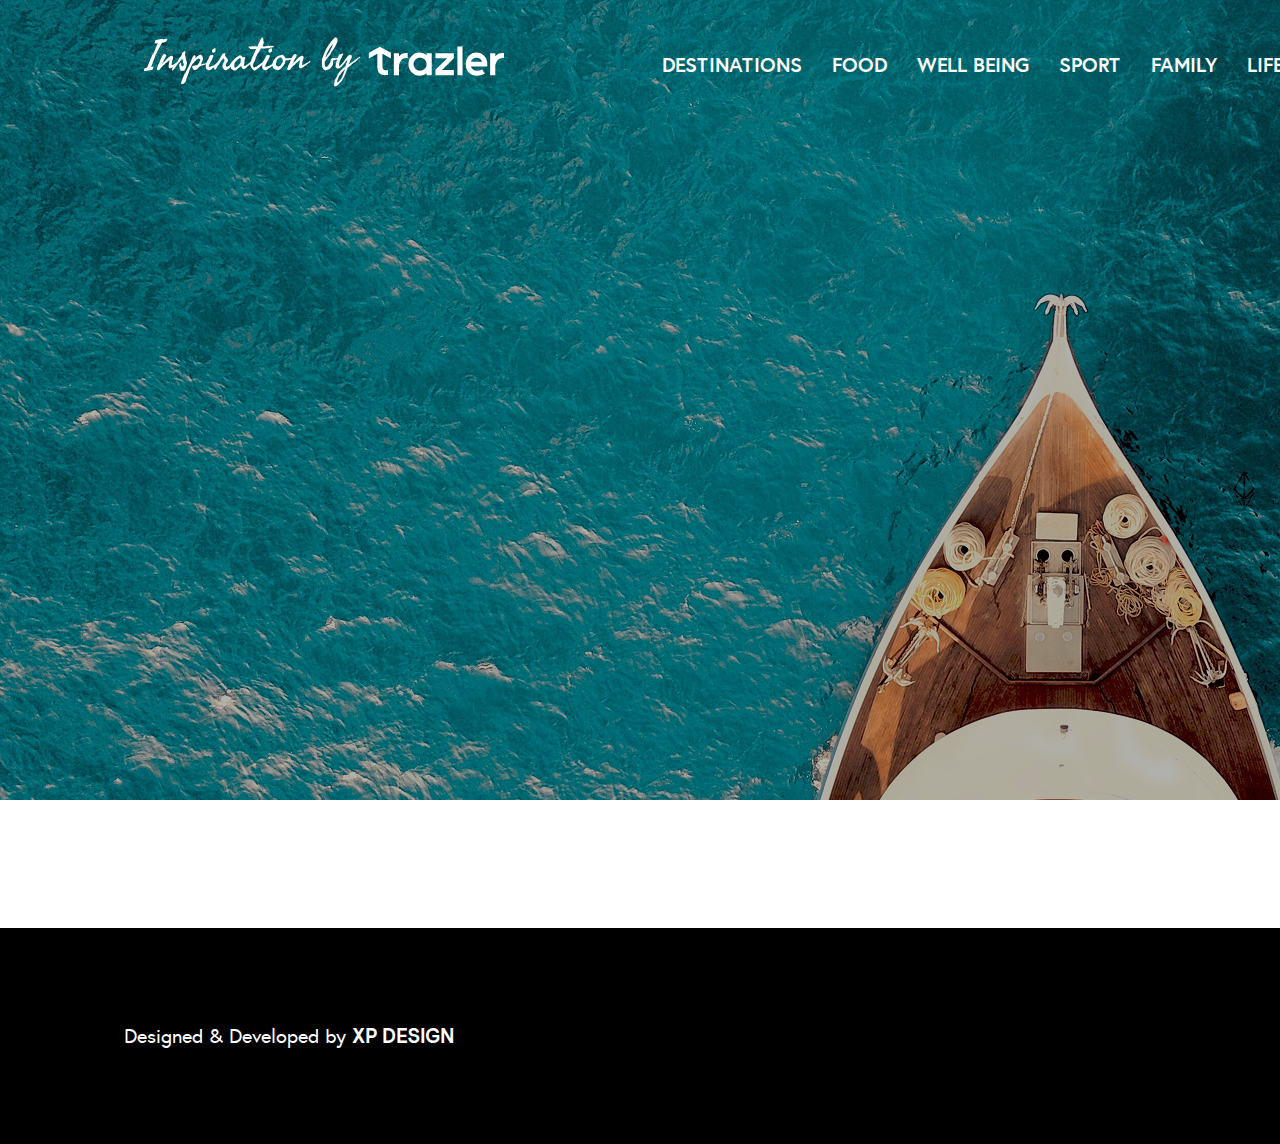
==== blog.html @ 844870b8 "brightness change" ====
<!DOCTYPE html>
<html lang="en">

<head>
    <meta charset="UTF-8">
    <meta name="viewport"
        content="width=device-width, user-scalable=no, initial-scale=1.0, maximum-scale=1.0, minimum-scale=1.0">
    <link rel="stylesheet" href="./styles/stylesblog.css">
    <title>Blog Page</title>
</head>

<body>
    <div class="contentblog">
        <header class="header">
            <img src="./images/BlogBG.jpg" alt="" class="header__bg" loading="lazy" class="header__image">
            <div class="header__menu">
                <div class="header__menu-logo">
                    <svg width="361" height="52" viewBox="0 0 361 52" fill="none" xmlns="http://www.w3.org/2000/svg">
                        <path fill-rule="evenodd" clip-rule="evenodd"
                            d="M319.526 39.1468H314.385V10.5H319.526V39.1468ZM225.953 16.7703L225.858 16.8235V22.4011L234.321 17.6955V30.6344C234.321 33.9823 235.479 36.3251 236.472 37.317C237.045 37.8827 237.719 38.3087 238.483 38.5749C239.342 38.901 239.889 39.0608 240.245 39.0807C240.621 39.1074 240.996 39.1273 241.423 39.1273C242.797 39.1273 243.962 39.0807 244.891 38.9742L245.05 38.9543V34.2553L244.859 34.2686C244.293 34.3019 243.675 34.3152 243.014 34.3152C240.621 34.3152 239.456 33.137 239.456 30.7209V17.7021L247.92 22.4078V16.8235L236.898 10.6402L225.953 16.7703ZM283.604 17.1625V19.126C281.714 17.442 279.252 16.5901 276.286 16.5901C273.353 16.5901 270.788 17.7349 268.656 19.9846C268.345 20.3107 268.065 20.6502 267.797 20.9963C266.245 23.033 265.462 25.4291 265.462 28.1313C265.462 30.8469 266.251 33.2431 267.797 35.2731C268.065 35.6259 268.357 35.972 268.676 36.3048C269.796 37.5028 271.043 38.388 272.404 38.9604C273.614 39.4663 274.905 39.7259 276.28 39.7259C277.883 39.7259 279.334 39.4663 280.639 38.9604C281.733 38.5411 282.72 37.9554 283.591 37.19V38.9604V39.1535H288.733V17.1625H284.527H283.604ZM281.72 32.7976C280.461 34.0221 278.889 34.6411 277.056 34.6411C275.243 34.6411 273.703 34.0221 272.487 32.7976C271.246 31.5928 270.616 30.0353 270.616 28.1584C270.616 26.2615 271.227 24.7372 272.487 23.4926C273.709 22.2879 275.243 21.6755 277.05 21.6755C278.876 21.6755 280.441 22.2879 281.714 23.4926C282.987 24.7306 283.61 26.2548 283.61 28.1584C283.61 30.0686 282.993 31.5861 281.72 32.7976ZM255.985 20.2375C257.645 18.0145 259.994 16.8896 262.972 16.8896C263.538 16.8896 264.047 16.903 264.531 16.9296L264.696 16.9429V22.1345L263.328 21.9614C261.037 21.9614 259.217 22.8932 257.951 24.7236C256.627 26.6271 255.985 28.5308 255.985 30.5408V39.1468H250.843V17.1625H255.985V20.2375ZM333.526 16.5901C330.395 16.5901 327.78 17.7149 325.756 19.9313C323.732 22.1477 322.708 24.9166 322.708 28.1513C322.708 31.5592 323.764 34.3679 325.858 36.5044C327.977 38.6676 330.579 39.7192 333.812 39.7192C336.593 39.7192 339.285 39.0603 341.792 37.7557L341.983 37.6559L339.081 33.3629L338.941 33.4295C337.35 34.2348 335.683 34.6342 333.857 34.6342C330.758 34.6342 328.76 33.2363 327.913 30.4808H344.324V28.6039C344.324 24.8633 343.249 21.8948 341.13 19.7783C339.005 17.6617 336.446 16.5901 333.526 16.5901ZM331.506 22.028C329.775 22.6603 328.528 24.0048 327.962 25.8219H339.066C338.646 24.5107 337.933 23.4923 336.947 22.7802C335.426 21.642 333.339 21.3558 331.506 22.028ZM359.276 16.8831C359.842 16.8831 360.351 16.903 360.835 16.9363L361 16.943V22.1345L359.632 21.9615C357.341 21.9615 355.521 22.8933 354.255 24.7237C352.931 26.6272 352.289 28.5308 352.289 30.5408V39.1402H347.141V17.1559H352.289V20.231C353.95 18.0079 356.298 16.8831 359.276 16.8831ZM292.381 22.2142H304.172L292.438 33.8686L292.381 33.9219V39.1467H310.847V34.0883H299.005L310.847 22.2542V17.1558H292.381V22.2142Z"
                            fill="white" />
                        <g filter="url(#filter0_d_0_124)">
                            <path
                                d="M24.3627 2.67291L24.5695 2.79822C24.4179 3.13239 24.3283 3.38301 24.3007 3.55009C24.2731 3.71717 24.2387 3.85641 24.1973 3.96779C24.1698 4.03741 24.1491 4.10007 24.1353 4.15576C24.1215 4.19753 24.1077 4.23234 24.0939 4.26019C24.0802 4.28803 24.0664 4.32284 24.0526 4.36461C24.0388 4.40638 24.0181 4.45512 23.9906 4.51081C23.9079 4.65004 23.8252 4.71966 23.7425 4.71966C23.6598 4.71966 23.5495 4.78928 23.4117 4.92851C23.329 5.0399 23.2601 5.12344 23.2049 5.17914L22.9982 5.38799C22.9017 5.55507 22.8466 5.68038 22.8328 5.76392C22.819 5.86138 22.7225 5.94493 22.5433 6.01454C22.4331 6.04239 22.3435 6.04935 22.2745 6.03543C22.1781 6.0215 22.1023 6.04239 22.0471 6.09808C21.7439 6.20947 21.4958 6.27909 21.3028 6.30694C21.1099 6.33478 20.9031 6.36263 20.6826 6.39048C20.3656 6.52971 20.145 6.59933 20.021 6.59933C19.9383 6.59933 19.828 6.61325 19.6902 6.6411C19.5799 6.66895 19.4628 6.70375 19.3387 6.74552C19.2147 6.78729 19.0699 6.83603 18.9045 6.89172C18.7529 7.37904 18.5599 7.78282 18.3256 8.10306C18.0775 8.43722 17.8708 8.84101 17.7054 9.3144C17.2092 10.122 16.775 10.8738 16.4029 11.57C16.0307 12.2662 15.693 12.9345 15.3898 13.575C15.2519 13.7142 15.1348 13.8813 15.0383 14.0762C14.9418 14.2712 14.8384 14.48 14.7282 14.7028C14.5628 15.0091 14.4801 15.1623 14.4801 15.1623C14.4387 15.204 14.4112 15.2458 14.3974 15.2876C14.3422 15.399 14.2871 15.5173 14.232 15.6426C14.1769 15.7679 14.1217 15.9002 14.0666 16.0394C13.9012 16.2622 13.784 16.4502 13.7151 16.6033C13.6462 16.7565 13.5842 16.9027 13.529 17.0419C13.4463 17.1812 13.3636 17.3204 13.2809 17.4596C13.1982 17.5989 13.1155 17.752 13.0328 17.9191C12.895 18.2533 12.7641 18.5665 12.64 18.8589C12.5297 19.1513 12.4195 19.4159 12.3092 19.6526C12.1162 20.0981 11.944 20.6203 11.7923 21.219C11.7372 21.386 11.6752 21.6088 11.6063 21.8873C11.5511 22.1101 11.4753 22.305 11.3788 22.4721C11.117 23.1543 10.8482 23.8435 10.5725 24.5397C10.3106 25.2359 10.0419 25.939 9.76619 26.6491C9.49052 27.3592 9.22175 28.0763 8.95987 28.8003C8.69798 29.5104 8.44299 30.2274 8.19489 30.9515C8.63596 30.9515 8.99432 30.8749 9.26999 30.7217C9.54566 30.5686 9.91781 30.492 10.3864 30.492C10.6897 30.9097 10.7172 31.3274 10.4691 31.7451C10.2486 32.0096 10.1246 32.2185 10.097 32.3717C10.0832 32.5109 10.0419 32.6362 9.97294 32.7476C9.82132 32.9286 9.71795 33.0678 9.66281 33.1653C9.62146 33.2488 9.55944 33.3324 9.47674 33.4159C9.24242 33.6387 8.81514 33.7918 8.19489 33.8754C7.85031 33.945 7.59532 34.0216 7.42992 34.1051C7.33343 34.1608 7.22317 34.2026 7.09912 34.2304C6.98885 34.2722 6.87169 34.307 6.74764 34.3349C6.58224 34.3627 6.43063 34.3906 6.29279 34.4184C6.15496 34.4463 6.03091 34.4741 5.92064 34.5019C5.78281 34.5019 5.67944 34.495 5.61052 34.4811C5.51404 34.4671 5.42444 34.488 5.34174 34.5437C4.87311 34.5437 4.48029 34.5716 4.16327 34.6273C3.84625 34.6829 3.53613 34.7526 3.2329 34.8361C2.97101 34.9057 2.75737 34.9753 2.59197 35.045C2.38522 35.1285 2.1578 35.1703 1.9097 35.1703C1.827 35.1703 1.7443 35.1494 1.6616 35.1076C1.5789 35.0658 1.48242 35.045 1.37215 35.045C1.28945 34.9614 1.20675 34.857 1.12405 34.7317C1.04135 34.6064 1 34.4741 1 34.3349C1 34.1956 1.02067 34.0634 1.06202 33.938C1.10337 33.8267 1.11027 33.6944 1.0827 33.5412C1.0827 33.221 1.19986 32.9634 1.43417 32.7685C1.68227 32.5596 1.86835 32.3577 1.9924 32.1628C2.46103 32.0932 2.82629 31.9957 3.08817 31.8704C3.23979 31.8008 3.41208 31.7451 3.60505 31.7033C3.79801 31.6476 4.00476 31.6059 4.2253 31.578C4.41826 31.0072 4.61812 30.4293 4.82487 29.8445C5.0454 29.2598 5.27283 28.668 5.50714 28.0693C5.98956 26.8719 6.44441 25.7023 6.87169 24.5606C6.96818 24.31 7.05777 24.0942 7.14047 23.9132C7.22317 23.7321 7.31276 23.5163 7.40924 23.2657C7.68491 22.5138 7.97436 21.8037 8.27759 21.1354C8.44299 20.9544 8.56704 20.7177 8.64974 20.4253C8.69109 20.3279 8.72555 20.2095 8.75312 20.0703C8.78068 19.931 8.81514 19.8127 8.85649 19.7152C8.93919 19.5342 9.06324 19.3114 9.22864 19.0469L9.64214 18.3786C9.73862 18.2393 9.83511 18.1071 9.93159 17.9818C10.0419 17.8425 10.1452 17.7033 10.2417 17.5641C10.352 17.4248 10.4554 17.2925 10.5518 17.1672C10.6483 17.028 10.7448 16.8888 10.8413 16.7495C10.9378 16.4711 11.0411 16.1996 11.1514 15.935C11.2617 15.6705 11.3719 15.4059 11.4822 15.1414L12.1645 13.575C12.2196 13.213 12.3368 12.8162 12.516 12.3845C12.6951 11.9529 12.8537 11.5839 12.9915 11.2776C13.0742 11.1245 13.15 10.9713 13.2189 10.8181C13.2878 10.6511 13.3499 10.477 13.405 10.296C13.4601 10.115 13.5221 9.94792 13.5911 9.79476C13.6738 9.62768 13.7634 9.46756 13.8598 9.3144C13.8874 9.21694 13.915 9.12644 13.9425 9.0429C13.9839 8.94543 14.0252 8.86189 14.0666 8.79227C14.1079 8.72266 14.1424 8.64608 14.17 8.56254C14.2113 8.46507 14.2458 8.36761 14.2733 8.27014C14.3974 8.06129 14.487 7.87332 14.5421 7.70624C14.5697 7.59486 14.6041 7.49043 14.6455 7.39297C14.6868 7.28158 14.7282 7.17019 14.7695 7.0588C14.7006 7.10057 14.5972 7.13538 14.4594 7.16323L14.1493 7.22588C14.0528 7.25373 13.9563 7.2955 13.8598 7.35119C13.7634 7.40689 13.6393 7.44866 13.4877 7.47651C13.0466 7.54612 12.6607 7.54612 12.3299 7.47651C11.9577 7.40689 11.7234 7.15627 11.6269 6.72464C11.6132 6.50186 11.6614 6.38351 11.7717 6.36959C11.8819 6.35567 11.9715 6.25124 12.0404 6.05631C12.0129 5.41583 12.0956 4.93547 12.2885 4.61524C12.4815 4.295 12.7296 4.10703 13.0328 4.05134C13.1569 3.99564 13.2809 3.96779 13.405 3.96779C13.5153 3.96779 13.6255 3.9121 13.7358 3.80071C13.9701 3.7311 14.2527 3.68236 14.5835 3.65452C14.7351 3.64059 14.8798 3.62667 15.0176 3.61275C15.1692 3.59882 15.3209 3.57794 15.4725 3.55009C15.7757 3.4944 16.0652 3.44566 16.3408 3.40389C16.6165 3.36212 16.8784 3.34124 17.1265 3.34124L17.9535 3.1115C18.2016 3.04188 18.5048 3.021 18.8632 3.04885C19.0561 3.04885 19.2353 3.06973 19.4007 3.1115C19.5661 3.15327 19.7453 3.17416 19.9383 3.17416C20.0348 3.17416 20.1243 3.18112 20.2071 3.19504C20.3035 3.19504 20.4 3.202 20.4965 3.21593C20.7032 3.24377 20.9031 3.22985 21.0961 3.17416C21.2615 3.16023 21.42 3.10454 21.5716 3.00708C21.7232 2.92353 21.8817 2.90961 22.0471 2.9653C22.3228 2.90961 22.6053 2.85392 22.8948 2.79822C23.1842 2.74253 23.4806 2.71468 23.7838 2.71468C24.0871 2.72861 24.2387 2.72164 24.2387 2.6938C24.2387 2.65203 24.28 2.64507 24.3627 2.67291Z"
                                fill="white" />
                            <path
                                d="M18.9872 28.1111C19.2078 27.9718 19.3869 27.7908 19.5248 27.5681C19.5937 27.4567 19.6695 27.3453 19.7522 27.2339C19.8349 27.1225 19.9245 27.0111 20.021 26.8997C20.3793 26.482 20.7653 26.1339 21.1788 25.8555C21.3717 25.5631 21.6129 25.3473 21.9024 25.208C22.1918 25.0549 22.4193 24.8251 22.5847 24.5188C22.626 24.4631 22.6743 24.3796 22.7294 24.2682C22.7845 24.1568 22.8328 24.0733 22.8741 24.0176C23.3979 23.2796 23.963 22.667 24.5695 22.1797C24.6522 22.1101 24.7349 22.0404 24.8176 21.9708C24.9003 21.9012 24.9761 21.8316 25.045 21.762C25.1553 21.6506 25.3413 21.5114 25.6032 21.3443C25.7273 21.2747 25.8513 21.1981 25.9754 21.1145C26.0994 21.0171 26.2166 20.9126 26.3268 20.8013C26.5474 20.5785 26.8024 20.4114 27.0918 20.3C27.271 20.2165 27.4502 20.1538 27.6294 20.112C27.7121 20.0842 27.7948 20.0633 27.8775 20.0494C27.9739 20.0215 28.0704 19.9937 28.1669 19.9659C28.3599 19.9102 28.5322 19.8614 28.6838 19.8197C28.8354 19.7779 29.0077 19.7848 29.2007 19.8405C29.6417 20.0215 29.9725 20.3975 30.1931 20.9683C30.2758 21.1772 30.2275 21.6158 30.0483 22.2841C29.8829 22.9524 29.6831 23.6486 29.4488 24.3726C29.2144 25.0827 29.049 25.6327 28.9526 26.0226C28.8974 26.2314 28.8836 26.3498 28.9112 26.3776C28.9388 26.4055 28.9526 26.4403 28.9526 26.482C28.8974 26.6213 28.8561 26.7466 28.8285 26.858C28.8009 26.9694 28.7734 27.0947 28.7458 27.2339C28.6907 27.4567 28.6493 27.756 28.6218 28.132C28.5942 28.5079 28.608 28.8072 28.6631 29.03C28.9388 29.0161 29.0973 28.9883 29.1386 28.9465C29.1662 28.9186 29.2007 28.9047 29.242 28.9047C29.3523 28.8769 29.4419 28.8699 29.5108 28.8838C29.5797 28.8978 29.6693 28.8908 29.7796 28.8629C30.3447 28.7098 30.8547 28.4035 31.3095 27.944C31.5576 27.8326 31.7919 27.7212 32.0125 27.6098C32.2468 27.4984 32.4673 27.3871 32.6741 27.2757C33.06 26.9972 33.3701 26.7953 33.6044 26.67C33.8388 26.5447 34.1902 26.3706 34.6589 26.1479C34.838 25.939 35.0792 25.765 35.3825 25.6257C35.6581 25.5004 35.9269 25.3264 36.1888 25.1036C36.2715 25.0201 36.3404 24.9435 36.3956 24.8739C36.4783 24.7625 36.561 24.7416 36.6437 24.8112C36.7815 24.9504 36.8711 25.0966 36.9124 25.2498C36.9538 25.403 36.9607 25.5074 36.9331 25.5631C36.7264 25.7719 36.6092 25.939 36.5816 26.0643C36.5541 26.1896 36.5196 26.2732 36.4783 26.3149C36.3404 26.4542 36.1337 26.5795 35.858 26.6909C35.6237 26.7883 35.479 26.8788 35.4238 26.9624C35.3687 27.0459 35.3205 27.1086 35.2791 27.1504C35.1964 27.2339 35.1206 27.2966 35.0517 27.3383C34.9828 27.3801 34.907 27.4427 34.8243 27.5263C34.7691 27.6098 34.6933 27.6586 34.5968 27.6725L34.3281 27.7351C34.1627 27.8744 34.0248 27.9997 33.9146 28.1111C33.8043 28.2225 33.6802 28.3478 33.5424 28.487C33.3357 28.6959 33.1978 28.856 33.1289 28.9674C33.0738 29.0648 32.9222 29.1971 32.6741 29.3642L31.8471 29.8654C31.4611 30.0604 31.0752 30.2971 30.6893 30.5755C30.3033 30.854 29.9174 31.1325 29.5315 31.4109C29.2834 31.5641 29.0008 31.7103 28.6838 31.8495C28.3943 31.9748 28.1256 32.121 27.8775 32.2881C27.7534 32.2881 27.6776 32.2812 27.65 32.2672C27.6087 32.2394 27.5329 32.2603 27.4226 32.3299C27.2848 32.2603 27.1469 32.2533 27.0091 32.309C26.8575 32.3786 26.7197 32.3856 26.5956 32.3299C26.4578 32.2185 26.3406 32.128 26.2441 32.0584C26.1614 31.9888 26.0925 31.94 26.0374 31.9122C25.9547 31.8565 25.8789 31.7869 25.81 31.7033C25.7548 31.5641 25.7342 31.4109 25.7479 31.2439C25.7617 31.0768 25.7273 30.9375 25.6446 30.8261C25.6446 30.2135 25.6652 29.6287 25.7066 29.0718C25.7479 28.5149 25.8375 27.9301 25.9754 27.3174C26.0029 27.1225 26.0719 26.7883 26.1821 26.3149C26.2924 25.8276 26.382 25.3612 26.4509 24.9156C26.5198 24.4701 26.4991 24.2125 26.3889 24.1429C26.0856 24.31 25.7755 24.5606 25.4585 24.8948C25.3069 25.0618 25.1553 25.215 25.0036 25.3542C24.852 25.4935 24.7073 25.6188 24.5695 25.7302L23.9285 26.1896C23.8321 26.2593 23.7287 26.3358 23.6184 26.4194C23.5082 26.489 23.3979 26.5656 23.2876 26.6491C23.0947 26.7883 22.9293 26.9276 22.7914 27.0668C22.6536 27.206 22.502 27.3731 22.3366 27.5681C22.2401 27.6655 22.1436 27.763 22.0471 27.8605C21.9644 27.944 21.8817 28.0345 21.799 28.132C21.6336 28.313 21.4407 28.487 21.2201 28.6541C21.0823 28.7933 20.9789 28.8838 20.91 28.9256C20.8411 28.9674 20.7515 29.0439 20.6412 29.1553L20.2484 29.5522C20.1243 29.6775 19.9658 29.7819 19.7729 29.8654C19.3318 30.4641 18.8356 31.042 18.2843 31.5989C17.7467 32.1558 17.3194 32.7197 17.0024 33.2906C16.6716 33.5691 16.3202 33.8127 15.948 34.0216C15.5759 34.2304 15.1279 34.2513 14.6041 34.0842C14.3285 33.9172 14.1493 33.7779 14.0666 33.6665C13.9839 33.5691 13.8874 33.4855 13.7771 33.4159C13.8047 33.1096 13.8323 32.8172 13.8598 32.5387C13.8874 32.2603 13.9701 31.9679 14.1079 31.6616L14.356 31.2439C14.4939 31.0072 14.5835 30.7287 14.6248 30.4084C14.6662 30.0743 14.7557 29.7819 14.8936 29.5313C15.059 29.2528 15.1624 29.0231 15.2037 28.8421C15.2451 28.675 15.3071 28.5149 15.3898 28.3617C15.4587 28.1946 15.5345 28.0623 15.6172 27.9649C15.6999 27.8674 15.7757 27.7351 15.8446 27.5681C15.9135 27.4149 16.01 27.2548 16.1341 27.0877C16.2581 26.9206 16.3546 26.7605 16.4235 26.6073C16.5889 26.0086 16.8095 25.396 17.0851 24.7694C17.1403 24.5745 17.1954 24.3865 17.2505 24.2055C17.3057 24.0245 17.3746 23.8505 17.4573 23.6834C17.5262 23.5303 17.5951 23.3771 17.664 23.2239C17.7329 23.0708 17.8019 22.9246 17.8708 22.7854C17.9397 22.6322 18.0086 22.486 18.0775 22.3468C18.1464 22.1936 18.2154 22.0404 18.2843 21.8873C18.367 21.7202 18.4428 21.574 18.5117 21.4487C18.5806 21.3234 18.6702 21.1911 18.7805 21.0519C18.8218 20.9823 18.8632 20.9126 18.9045 20.843C18.9459 20.7734 18.9803 20.7038 19.0079 20.6342C19.0355 20.5646 19.0699 20.4949 19.1113 20.4253C19.1526 20.3557 19.194 20.2861 19.2353 20.2165C19.2767 20.1469 19.318 20.0772 19.3594 20.0076C19.4007 19.9241 19.4352 19.8336 19.4628 19.7361C19.5179 19.5551 19.6213 19.3811 19.7729 19.214C19.8694 19.1026 19.9521 18.9982 20.021 18.9007C20.1037 18.7893 20.1726 18.6849 20.2277 18.5874C20.3242 18.4064 20.5034 18.2811 20.7653 18.2115C20.9996 18.3229 21.2408 18.2811 21.4889 18.0862C21.7508 17.8773 21.9644 17.8913 22.1298 18.128C22.5158 18.3786 22.7776 18.5735 22.9155 18.7127C23.0809 18.8659 23.1911 19.0191 23.2463 19.1722C23.3841 19.4228 23.3979 19.6804 23.2876 19.945C23.1774 20.2095 22.9844 20.4392 22.7087 20.6342C22.6122 21.0658 22.4193 21.5114 22.1298 21.9708C21.992 22.1797 21.861 22.3885 21.737 22.5974C21.6129 22.7923 21.4958 22.9872 21.3855 23.1822L21.0547 24.0176C20.8893 24.4074 20.717 24.7973 20.5378 25.1871C20.3587 25.577 20.1588 25.9529 19.9383 26.3149C19.7591 26.6909 19.6213 26.9345 19.5248 27.0459C19.4421 27.1573 19.3663 27.2687 19.2974 27.3801C19.2422 27.4776 19.1388 27.7212 18.9872 28.1111Z"
                                fill="white" />
                            <path
                                d="M37.8842 26.8997L38.1323 27.1086C38.2012 27.22 38.1805 27.3731 38.0702 27.5681C38.0151 27.6655 37.9669 27.756 37.9255 27.8396C37.8979 27.9231 37.8704 27.9997 37.8428 28.0693C37.8566 28.125 37.8704 28.1807 37.8842 28.2364C37.8979 28.2782 37.9117 28.313 37.9255 28.3408C37.9531 28.4244 37.9393 28.5149 37.8842 28.6123C38.0771 28.7655 38.2012 28.9256 38.2563 29.0927C38.3252 29.3155 38.4217 29.5034 38.5458 29.6566C38.7112 29.8376 38.8559 29.9768 38.9799 30.0743C39.1315 30.1717 39.2763 30.2971 39.4141 30.4502C39.5657 30.3667 39.676 30.3249 39.7449 30.3249C39.8414 30.3249 39.9516 30.2971 40.0757 30.2414C40.31 29.935 40.503 29.5452 40.6546 29.0718C40.6822 28.9604 40.7097 28.8351 40.7373 28.6959C40.7649 28.5566 40.7786 28.4313 40.7786 28.3199C40.7649 27.9579 40.6546 27.582 40.4478 27.1921C40.2411 26.7883 40.0895 26.4124 39.993 26.0643C39.8827 25.8276 39.8483 25.577 39.8896 25.3125C39.931 25.0201 39.9241 24.7694 39.8689 24.5606C39.8552 24.4214 39.8138 24.31 39.7449 24.2264C39.7173 24.1847 39.6898 24.1429 39.6622 24.1011C39.6346 24.0454 39.6071 23.9897 39.5795 23.934C39.5244 23.6973 39.5037 23.4467 39.5175 23.1822C39.545 22.9037 39.483 22.667 39.3314 22.4721C39.166 22.6392 38.9041 22.9594 38.5458 23.4328C38.1874 23.8923 37.829 24.3517 37.4707 24.8112C37.1261 25.2707 36.878 25.577 36.7264 25.7302C36.6574 25.8276 36.5816 25.9251 36.4989 26.0226C36.43 26.1061 36.3542 26.1827 36.2715 26.2523C36.1888 26.3219 36.1061 26.4055 36.0234 26.5029C35.9545 26.5865 35.8856 26.677 35.8167 26.7744C35.3756 27.3314 35.0448 27.7421 34.8243 28.0066C34.6175 28.2712 34.4108 28.5427 34.204 28.8212C33.9973 29.0996 33.6665 29.5452 33.2116 30.1578C33.06 30.3806 32.805 30.7426 32.4466 31.2439C32.0745 31.7451 31.723 32.2324 31.3922 32.7058C31.0476 33.1653 30.8409 33.4716 30.772 33.6248C30.6066 33.9032 30.3929 34.1469 30.131 34.3557C29.8692 34.5646 29.559 34.669 29.2007 34.669C29.2007 34.6551 29.1731 34.5437 29.118 34.3349C29.0628 34.1399 29.0146 33.9311 28.9732 33.7083C28.9181 33.4995 28.8836 33.3881 28.8699 33.3741C28.9526 33.2071 29.0146 33.04 29.0559 32.8729C29.0973 32.7197 29.2144 32.5666 29.4074 32.4134C29.4625 32.2324 29.6211 31.9331 29.8829 31.5154C30.1448 31.0837 30.4481 30.6243 30.7926 30.1369C31.1372 29.6357 31.4611 29.1762 31.7644 28.7585C32.0538 28.3408 32.2468 28.0554 32.3433 27.9022C32.5224 27.7212 32.7843 27.4079 33.1289 26.9624C33.4597 26.5168 33.7905 26.0713 34.1213 25.6257C34.4659 25.1663 34.714 24.8391 34.8656 24.6441C34.9897 24.2682 35.2446 23.8018 35.6306 23.2448C36.0303 22.674 36.4507 22.0961 36.8918 21.5114C37.3466 20.9126 37.7188 20.3975 38.0082 19.9659C38.146 19.7431 38.2632 19.5481 38.3597 19.3811C38.4562 19.214 38.5595 19.033 38.6698 18.8381C38.7801 18.7267 38.8766 18.6014 38.9593 18.4621C39.0144 18.2533 38.9868 18.0931 38.8766 17.9818C38.7801 17.8704 38.7387 17.7242 38.7525 17.5432C39.0006 17.0698 39.2418 16.7704 39.4761 16.6451C39.7242 16.5059 39.9654 16.2761 40.1997 15.9559C40.3652 15.8445 40.4961 15.761 40.5926 15.7053C40.7304 15.6357 40.8614 15.5382 40.9854 15.4129C41.1784 15.218 41.4609 15.1692 41.8331 15.2667C42.219 15.3502 42.4464 15.4686 42.5153 15.6217C42.5291 15.7053 42.5291 15.8167 42.5153 15.9559C42.5016 16.0255 42.4878 16.0951 42.474 16.1647C42.4602 16.2344 42.4464 16.304 42.4326 16.3736C42.4051 16.4989 42.3775 16.6173 42.3499 16.7286C42.3224 16.84 42.2948 16.9514 42.2672 17.0628C42.2397 17.1603 42.2121 17.2717 42.1845 17.397C42.157 17.5084 42.1294 17.6267 42.1018 17.752C42.0467 18.0583 41.9985 18.3507 41.9571 18.6292C41.9158 18.9077 42.0054 19.1722 42.2259 19.4228C42.1983 19.5621 42.2052 19.7292 42.2466 19.9241C42.2879 20.119 42.3362 20.3 42.3913 20.4671C42.4464 21.3582 42.6049 22.2423 42.8668 23.1195C43.1287 23.9967 43.4113 24.7973 43.7145 25.5213C43.7145 25.6605 43.7352 25.7998 43.7765 25.939C43.8179 26.0782 43.8661 26.2175 43.9212 26.3567C44.0039 27.2478 43.9212 28.132 43.6731 29.0091C43.5491 29.4408 43.425 29.8724 43.301 30.304C43.1907 30.7356 43.0805 31.1603 42.9702 31.578C42.8048 31.8565 42.667 32.1767 42.5567 32.5387C42.4602 32.859 42.3224 33.1235 42.1432 33.3324C42.0054 33.5551 41.8813 33.8058 41.771 34.0842C41.6608 34.3627 41.4402 34.5855 41.1094 34.7526C40.9303 34.8083 40.7442 34.8083 40.5512 34.7526C40.372 34.6969 40.1998 34.6969 40.0344 34.7526C39.9103 34.7665 39.7863 34.8013 39.6622 34.857C39.5657 34.8988 39.4555 34.9196 39.3314 34.9196C38.973 34.9893 38.6767 34.9545 38.4424 34.8152C38.2356 34.7038 37.9531 34.6133 37.5947 34.5437C37.5947 34.4602 37.5534 34.3975 37.4707 34.3557C37.388 34.314 37.319 34.2652 37.2639 34.2095C37.1674 33.7918 37.0572 33.4716 36.9331 33.2488C36.8366 33.0539 36.7539 32.8451 36.685 32.6223C36.6023 32.302 36.561 32.0027 36.561 31.7242C36.561 31.4179 36.492 31.1185 36.3542 30.8261C36.2439 30.5755 36.1957 30.4224 36.2095 30.3667C36.2233 30.311 36.2302 30.2274 36.2302 30.1161C36.2302 29.754 36.2095 29.3572 36.1681 28.9256C36.1268 28.48 36.2991 28.125 36.685 27.8605C36.8366 27.7491 36.94 27.6029 36.9951 27.4219C37.0503 27.2687 37.1674 27.1086 37.3466 26.9415C37.4017 26.8858 37.4913 26.858 37.6154 26.858C37.7119 26.858 37.8015 26.8719 37.8842 26.8997Z"
                                fill="white" />
                            <path
                                d="M57.8562 28.4035C58.3248 28.2642 58.7934 28.1389 59.2621 28.0275C59.7307 27.9161 60.2131 27.8326 60.7093 27.7769C61.1504 27.7491 61.6052 27.6655 62.0739 27.5263L62.6528 27.3383C62.7493 27.3105 62.8389 27.2826 62.9216 27.2548C63.018 27.213 63.1076 27.1782 63.1903 27.1504C63.3833 27.0947 63.5694 27.0459 63.7485 27.0042C63.9277 26.9624 64.0862 26.9276 64.2241 26.8997C64.4446 27.0668 64.548 27.1573 64.5342 27.1712C64.5204 27.1852 64.5411 27.22 64.5962 27.2757L64.2654 27.8605C64.1552 27.944 64.0242 27.9997 63.8726 28.0275C63.7348 28.0415 63.59 28.0832 63.4384 28.1528C63.3006 28.2364 63.2179 28.2921 63.1903 28.3199C63.1214 28.3895 63.0663 28.4313 63.0249 28.4452C62.9009 28.4731 62.8113 28.4661 62.7561 28.4244C62.6734 28.3687 62.6114 28.3339 62.5701 28.3199C61.8947 28.7655 61.1366 29.0718 60.2958 29.2389C59.4137 29.406 58.6005 29.6148 57.8562 29.8654C57.5805 30.0047 57.3048 30.1509 57.0292 30.304C56.7535 30.4572 56.4641 30.6312 56.1608 30.8261C55.9403 31.2717 55.6302 31.7033 55.2305 32.121C54.8307 32.5387 54.4241 32.9007 54.0106 33.2071C53.9004 33.2906 53.8108 33.3533 53.7419 33.395C53.6867 33.4229 53.6385 33.4507 53.5971 33.4786C53.5696 33.5064 53.542 33.5273 53.5144 33.5412C53.418 33.583 53.3146 33.6178 53.2043 33.6456C53.094 33.6874 52.9838 33.7222 52.8735 33.7501C52.7632 33.7779 52.653 33.8058 52.5427 33.8336C52.4324 33.8615 52.3291 33.8893 52.2326 33.9172C52.0672 34.0842 51.9294 34.1678 51.8191 34.1678C51.6399 34.1956 51.4745 34.1678 51.3229 34.0842C51.1437 33.9868 50.9645 33.9311 50.7853 33.9172C50.6475 33.6665 50.5648 33.4925 50.5372 33.395C50.5097 33.3254 50.4545 33.2767 50.3718 33.2488C50.3029 32.9704 50.1444 32.7058 49.8963 32.4552C49.662 32.2185 49.4759 31.9539 49.3381 31.6616C49.283 31.5502 49.2347 31.4318 49.1934 31.3065C49.152 31.1812 49.1313 31.0628 49.1313 30.9515C49.1589 30.6451 49.283 30.3806 49.5035 30.1578C49.724 29.935 49.9446 29.754 50.1651 29.6148C50.3305 29.8654 50.4752 29.9629 50.5993 29.9072C50.7233 29.8515 50.8267 29.7958 50.9094 29.7401C51.0059 29.6983 51.123 29.6635 51.2609 29.6357L51.5296 29.573C51.9431 29.4756 52.3842 29.392 52.8528 29.3224C53.1561 29.2946 53.3904 29.3015 53.5558 29.3433C53.7625 29.3851 53.9831 29.3781 54.2174 29.3224C54.3552 29.0718 54.5275 28.8351 54.7343 28.6123C54.941 28.3895 55.1409 28.1807 55.3338 27.9858C55.4717 27.6516 55.6509 27.2896 55.8714 26.8997C56.0919 26.5099 56.3125 26.1339 56.533 25.7719L56.9051 25.0201C56.9603 24.9644 57.0085 24.9087 57.0499 24.853C57.0912 24.7973 57.1394 24.7138 57.1946 24.6024C57.2497 24.3796 57.2704 24.1638 57.2566 23.9549C57.2428 23.7461 57.2221 23.5163 57.1946 23.2657C56.9327 23.1126 56.6708 22.9037 56.4089 22.6392C56.2435 22.7088 56.085 22.7088 55.9334 22.6392C55.7818 22.5695 55.6233 22.5695 55.4579 22.6392C55.3752 22.6531 55.2925 22.6948 55.2098 22.7645C55.1684 22.7923 55.1202 22.8202 55.0651 22.848C55.0237 22.8759 54.9755 22.9037 54.9203 22.9315C54.6722 23.0708 54.4035 23.1961 54.114 23.3075C53.8246 23.4049 53.5971 23.572 53.4317 23.8087C53.2801 23.9619 53.1423 24.1081 53.0182 24.2473C52.8942 24.3726 52.7839 24.491 52.6874 24.6024C52.591 24.7138 52.4876 24.8321 52.3773 24.9574C52.2808 25.0688 52.1775 25.1871 52.0672 25.3125C51.9294 25.4238 51.8122 25.5213 51.7157 25.6049C51.633 25.6745 51.5779 25.7371 51.5503 25.7928C51.509 25.8624 51.4469 25.939 51.3642 26.0226C51.2815 26.1061 51.1988 26.1896 51.1161 26.2732C51.0334 26.3428 50.9507 26.4124 50.868 26.482C50.7026 26.6213 50.551 26.7744 50.4132 26.9415C50.3305 27.0529 50.2547 27.1295 50.1858 27.1712C50.1168 27.213 50.041 27.2896 49.9583 27.401C49.7929 27.582 49.6482 27.7908 49.5242 28.0275C49.4139 28.2364 49.283 28.4592 49.1313 28.6959L48.3043 30.0325C48.1527 30.4641 47.9873 30.8958 47.8081 31.3274C47.6427 31.7451 47.4636 32.1558 47.2706 32.5596C47.0776 32.9634 46.8916 33.3811 46.7124 33.8127C46.547 34.2444 46.3885 34.6829 46.2368 35.1285C46.1817 35.4209 46.1404 35.581 46.1128 35.6089C46.0852 35.6367 46.0714 35.6715 46.0714 35.7133C46.0439 35.8247 46.0232 35.9291 46.0094 36.0266C45.9819 36.124 45.9543 36.2215 45.9267 36.319C45.8854 36.5 45.8233 36.674 45.7406 36.8411C45.6855 37.0639 45.6028 37.2936 45.4925 37.5303C45.3823 37.767 45.272 37.9967 45.1617 38.2195C44.9826 38.6651 44.8172 39.0897 44.6655 39.4935C44.5001 39.953 44.3347 40.3916 44.1693 40.8093C44.1004 40.9624 44.0384 41.1156 43.9833 41.2687C43.9281 41.4219 43.873 41.5751 43.8179 41.7282L43.5077 42.6472C43.4388 42.8003 43.3906 42.9674 43.363 43.1484C43.3492 43.232 43.3355 43.3155 43.3217 43.399C43.3079 43.4826 43.2872 43.5661 43.2596 43.6497C43.1769 43.9421 43.0736 44.2623 42.9495 44.6104C42.8117 44.9724 42.7359 45.2926 42.7221 45.5711C42.3224 45.961 42.0467 46.2951 41.8951 46.5736C41.5919 46.8799 41.2748 47.1514 40.944 47.3881C40.6133 47.6248 40.2411 47.8267 39.8276 47.9938C39.5657 47.9938 39.228 47.9659 38.8145 47.9102C38.3872 47.8685 38.1736 47.6875 38.1736 47.3672C38.146 47.1166 38.1529 46.7964 38.1943 46.4065C38.2356 46.0166 38.3252 45.6825 38.4631 45.404C38.5733 45.0977 38.6905 44.8053 38.8145 44.5268C38.9386 44.2484 39.0557 44.0117 39.166 43.8167C39.3314 43.0927 39.5382 42.4801 39.7863 41.9788C39.8552 41.8257 39.9241 41.6795 39.993 41.5403C40.0619 41.401 40.1308 41.2618 40.1997 41.1225C40.3514 40.8302 40.4754 40.5447 40.5719 40.2663C40.6408 40.0713 40.6822 39.8625 40.6959 39.6397C40.7097 39.4169 40.7924 39.222 40.944 39.0549C41.137 38.5815 41.3782 38.136 41.6677 37.7183C41.9571 37.3006 42.2535 36.8829 42.5567 36.4652C42.7083 36.2285 42.8324 35.9987 42.9288 35.7759C43.0391 35.5392 43.1632 35.3095 43.301 35.0867C43.5491 34.6551 43.7558 34.2095 43.9212 33.7501C44.0866 33.2767 44.321 32.8451 44.6242 32.4552C44.6931 32.302 44.762 32.1558 44.8309 32.0166C44.8999 31.8774 44.9688 31.7381 45.0377 31.5989L45.4512 30.7844C45.4925 30.6869 45.5408 30.5407 45.5959 30.3458C45.6511 30.1509 45.6993 30.0047 45.7406 29.9072C45.8233 29.7819 45.906 29.6566 45.9887 29.5313C46.0577 29.392 46.1266 29.2528 46.1955 29.1136C46.4436 28.5566 46.6986 28.0066 46.9605 27.4636C47.2223 26.9206 47.5187 26.3846 47.8495 25.8555C47.8633 25.5631 47.9391 25.2846 48.0769 25.0201C48.1458 24.8948 48.2079 24.7625 48.263 24.6232C48.3181 24.484 48.3733 24.3378 48.4284 24.1847C48.5111 23.948 48.5731 23.7113 48.6145 23.4746C48.6696 23.1822 48.7178 22.9455 48.7592 22.7645C48.8419 22.5138 48.9384 22.3189 49.0486 22.1797C49.2003 21.9848 49.3243 21.7759 49.4208 21.5531C49.4484 21.5114 49.4759 21.4696 49.5035 21.4278C49.5311 21.386 49.5586 21.3373 49.5862 21.2816C49.6138 21.2259 49.6413 21.1772 49.6689 21.1354C49.6965 21.0937 49.724 21.0519 49.7516 21.0101C49.8343 20.843 49.8963 20.6968 49.9377 20.5715C49.9652 20.4741 50.041 20.3418 50.1651 20.1747C50.4959 19.7848 50.7095 19.569 50.806 19.5273C50.8749 19.4994 50.9438 19.4646 51.0128 19.4228C51.0817 19.3671 51.1575 19.3114 51.2402 19.2558C51.7915 19.2279 52.1361 19.3602 52.2739 19.6526C52.4118 19.945 52.5358 20.2443 52.6461 20.5506C52.591 20.7734 52.5358 20.9962 52.4807 21.219C52.4255 21.4417 52.3704 21.7063 52.3153 22.0126C52.4256 21.9151 52.5358 21.8177 52.6461 21.7202C52.7701 21.6088 52.9011 21.4974 53.0389 21.386C53.3146 21.1493 53.5558 20.9266 53.7625 20.7177C53.9969 20.5785 54.2243 20.4323 54.4448 20.2791C54.6791 20.126 54.9066 19.9728 55.1271 19.8197C55.5681 19.4994 56.0643 19.2279 56.6157 19.0051C56.7535 18.9494 56.8982 18.8937 57.0499 18.8381C57.2015 18.7824 57.3462 18.7545 57.484 18.7545C57.6081 18.7545 57.7252 18.7893 57.8355 18.8589C57.9733 18.9425 58.1043 18.9912 58.2283 19.0051C58.3799 19.1583 58.5385 19.2906 58.7039 19.402C58.8555 19.4994 59.014 19.6456 59.1794 19.8405C59.2896 19.9798 59.3723 20.1469 59.4275 20.3418C59.455 20.4392 59.4826 20.5367 59.5102 20.6342C59.5377 20.7316 59.5653 20.8291 59.5929 20.9266C59.6204 21.024 59.648 21.1215 59.6756 21.219C59.7169 21.3164 59.7652 21.4139 59.8203 21.5114C59.9168 21.6924 59.9788 21.8734 60.0064 22.0544C60.0064 22.1379 59.9926 22.2771 59.965 22.4721C59.9375 22.667 59.9237 22.8062 59.9237 22.8898C59.9237 23.0012 59.9306 23.0847 59.9444 23.1404C59.9581 23.1961 59.965 23.3075 59.965 23.4746C59.9512 23.7391 59.841 24.0872 59.6342 24.5188L59.138 25.5631C59.0829 25.6745 59.0278 25.7859 58.9726 25.8972C58.9313 25.9947 58.8899 26.0922 58.8486 26.1896L58.5591 26.8162C58.4213 27.1225 58.2972 27.401 58.187 27.6516C58.0767 27.9022 57.9664 28.1528 57.8562 28.4035Z"
                                fill="white" />
                            <path
                                d="M72.0392 12.3219L72.4527 12.4472C72.5078 12.5168 72.5354 12.6003 72.5354 12.6978C72.5354 12.7674 72.5768 12.837 72.6595 12.9067C72.6043 13.1573 72.5561 13.4149 72.5147 13.6794C72.4734 13.944 72.4527 14.2015 72.4527 14.4522C72.4527 14.5496 72.4872 14.6471 72.5561 14.7446C72.625 14.842 72.6595 14.9256 72.6595 14.9952C72.5216 15.3154 72.4183 15.5103 72.3493 15.58C72.2804 15.6496 72.246 15.7192 72.246 15.7888C72.1081 15.8445 72.0048 15.928 71.9358 16.0394C71.8669 16.1508 71.7498 16.2065 71.5844 16.2065C71.5292 16.2901 71.4672 16.3527 71.3983 16.3945C71.3156 16.4502 71.2673 16.5268 71.2536 16.6242C70.7987 16.8191 70.3025 16.8052 69.765 16.5824C69.6133 16.3179 69.4204 16.1369 69.1861 16.0394C68.8277 15.5103 68.8139 14.8838 69.1447 14.1598C69.1998 14.0205 69.2619 13.8743 69.3308 13.7212C69.3997 13.568 69.4617 13.4636 69.5169 13.4079C69.8063 13.199 70.0268 13.0598 70.1785 12.9902C70.2336 12.9623 70.2887 12.9345 70.3439 12.9067C70.4128 12.8649 70.4748 12.8231 70.5299 12.7813C70.6264 12.7117 70.7711 12.6421 70.9641 12.5725C71.0468 12.5446 71.1226 12.5307 71.1915 12.5307C71.3018 12.5307 71.4052 12.5029 71.5017 12.4472C71.5568 12.4333 71.605 12.4193 71.6464 12.4054C71.7015 12.3915 71.7498 12.3776 71.7911 12.3636C71.9014 12.3358 71.9841 12.3219 72.0392 12.3219ZM65.8367 30.8261L66.0435 30.9097C66.2916 30.7983 66.5948 30.7565 66.9532 30.7844C67.3253 30.8122 67.6148 30.7565 67.8215 30.6173C67.9594 30.5059 68.0558 30.4224 68.111 30.3667C68.1937 30.2831 68.2901 30.2553 68.4004 30.2831C68.8415 30.1161 69.2136 29.949 69.5169 29.7819C69.8339 29.6148 70.1647 29.4895 70.5093 29.406C70.7298 29.3224 70.9228 29.1971 71.0882 29.03C71.6533 28.849 72.1288 28.5914 72.5147 28.2573C72.9145 27.9231 73.3486 27.5681 73.8173 27.1921C74.2032 26.9694 74.5271 26.7744 74.789 26.6073C75.0509 26.4403 75.3334 26.2314 75.6367 25.9808C75.7056 25.8276 75.7814 25.7232 75.8641 25.6675C75.933 25.6257 76.0088 25.5352 76.0915 25.396C76.5877 25.396 76.8634 25.5909 76.9185 25.9808C76.7807 26.2871 76.5946 26.5377 76.3603 26.7327C76.1122 26.9415 75.8985 27.1643 75.7194 27.401C75.4988 27.5402 75.3196 27.6655 75.1818 27.7769C75.044 27.8883 74.9061 28.0554 74.7683 28.2782C74.7545 28.2782 74.6718 28.3408 74.5202 28.4661C74.3824 28.5914 74.2997 28.6541 74.2721 28.6541C74.0516 28.9186 73.8862 29.0788 73.7759 29.1344C73.6656 29.1901 73.4727 29.3363 73.197 29.573C73.0178 29.8794 72.7697 30.13 72.4527 30.3249C71.86 30.8958 71.2329 31.3761 70.5713 31.766C70.2267 31.9609 69.9028 32.1628 69.5996 32.3717C69.2963 32.5666 69.0069 32.7615 68.7312 32.9564C68.5934 33.04 68.4969 33.1166 68.4418 33.1862C68.3866 33.2558 68.2902 33.3463 68.1523 33.4577C68.0145 33.5691 67.8008 33.6805 67.5114 33.7918C67.2219 33.9032 66.9669 34.0007 66.7464 34.0842C66.5672 34.1956 66.4156 34.2792 66.2916 34.3349C65.6713 34.3627 65.2027 34.2652 64.8857 34.0425C64.5273 33.8475 64.2516 33.6944 64.0587 33.583C63.8657 33.4716 63.7003 33.2906 63.5625 33.04C63.2455 32.8868 63.0594 32.6292 63.0042 32.2672C62.9767 32.0723 62.9422 31.8843 62.9009 31.7033C62.8595 31.5223 62.8182 31.3413 62.7768 31.1603C62.7493 31.0211 62.7217 30.861 62.6941 30.68C62.6666 30.4989 62.6666 30.311 62.6941 30.1161C62.763 29.7958 62.8044 29.4686 62.8182 29.1344C62.832 28.8281 62.9009 28.5288 63.0249 28.2364C63.149 27.9579 63.2248 27.6516 63.2523 27.3174C63.2799 26.9833 63.3557 26.677 63.4798 26.3985C63.659 26.12 63.7348 25.9669 63.7072 25.939C63.6934 25.9251 63.7003 25.8833 63.7279 25.8137L63.9139 25.5631C63.9553 25.5074 64.0173 25.4099 64.1 25.2707L64.3481 24.6441C64.4722 24.4074 64.5962 24.2125 64.7203 24.0593C64.8443 23.8923 64.9546 23.6556 65.0511 23.3493C65.12 23.1543 65.1958 23.0012 65.2785 22.8898C65.3336 22.8202 65.3819 22.7505 65.4232 22.6809C65.4783 22.5974 65.5335 22.5138 65.5886 22.4303C65.6575 22.2911 65.7264 22.117 65.7954 21.9082C65.8229 21.8107 65.8505 21.7202 65.8781 21.6367C65.9194 21.5392 65.9608 21.4417 66.0021 21.3443C66.0848 21.1215 66.1882 20.8987 66.3122 20.6759C66.4363 20.4532 66.5672 20.2304 66.7051 20.0076C66.8153 19.7848 66.9118 19.6178 66.9945 19.5064C67.0772 19.395 67.2426 19.3254 67.4907 19.2975C67.6148 19.2697 67.7388 19.2766 67.8629 19.3184C68.0145 19.3602 68.1523 19.3532 68.2764 19.2975C68.6347 19.1304 68.8828 19.0469 69.0207 19.0469C69.1585 19.0469 69.255 19.0051 69.3101 18.9216C69.5996 18.9355 69.8201 19.033 69.9717 19.214C70.1233 19.3811 70.2887 19.5481 70.4679 19.7152C70.3025 20.5228 70.1164 21.1424 69.9097 21.574C69.7029 22.0056 69.4755 22.4581 69.2274 22.9315C69.0896 23.1543 68.9518 23.4049 68.8139 23.6834C68.6761 23.9619 68.552 24.2125 68.4418 24.4353C68.3039 24.7416 68.1592 25.0131 68.0076 25.2498C67.8284 25.5283 67.6975 25.7998 67.6148 26.0643L67.4287 26.4611C67.346 26.6282 67.284 26.7605 67.2426 26.858C67.215 26.9554 67.1806 27.0529 67.1392 27.1504C67.1117 27.2339 67.0703 27.3105 67.0152 27.3801C66.9601 27.4497 66.9118 27.5263 66.8705 27.6098C66.8291 27.6794 66.7878 27.7491 66.7464 27.8187C66.6637 27.9858 66.581 28.1528 66.4983 28.3199C66.4156 28.487 66.3467 28.668 66.2916 28.8629C66.1537 29.1693 66.071 29.3711 66.0435 29.4686C66.0297 29.4965 66.0159 29.5313 66.0021 29.573C65.9883 29.6009 65.9746 29.6287 65.9608 29.6566C65.9056 29.9629 65.8229 30.2135 65.7127 30.4084C65.6024 30.6034 65.6438 30.7426 65.8367 30.8261Z"
                                fill="white" />
                            <path
                                d="M85.9741 29.949C86.0844 29.7958 86.1671 29.6914 86.2222 29.6357C86.2912 29.5661 86.3739 29.5034 86.4703 29.4477C86.8149 28.7098 87.2629 28.125 87.8142 27.6934C88.3793 27.2617 88.9789 26.7744 89.6129 26.2314C89.7508 26.2314 89.8679 26.1827 89.9644 26.0852C90.0609 25.9877 90.1781 25.9112 90.3159 25.8555C90.4813 25.7023 90.6398 25.577 90.7914 25.4795C90.9155 25.396 91.0188 25.2846 91.1015 25.1454C91.4185 24.9922 91.7149 24.7834 91.9906 24.5188C92.28 24.2543 92.5626 24.0176 92.8382 23.8087C93.0588 23.753 93.2931 23.7809 93.5412 23.8923C93.6515 24.115 93.6928 24.3517 93.6652 24.6024C93.6377 24.853 93.4998 24.9922 93.2517 25.0201C93.169 25.1036 93.0794 25.1871 92.983 25.2707C92.8865 25.3542 92.7693 25.4099 92.6315 25.4378C92.3558 25.4935 92.1766 25.6049 92.0939 25.7719C92.0801 26.0365 92.0457 26.1966 91.9906 26.2523C91.9354 26.308 91.901 26.3567 91.8872 26.3985C91.584 26.9137 91.2463 27.3592 90.8741 27.7351C90.502 28.0972 90.1505 28.5427 89.8197 29.0718C89.6681 29.1693 89.544 29.3224 89.4475 29.5313C88.9513 29.8097 88.5861 30.0256 88.3518 30.1787C88.1175 30.3319 87.9038 30.5198 87.7108 30.7426C87.5454 30.8401 87.4627 30.9236 87.4627 30.9932C87.4627 31.0489 87.4352 31.1046 87.38 31.1603C87.1044 31.397 86.9459 31.5711 86.9045 31.6824C86.8632 31.7938 86.8011 31.8843 86.7184 31.9539C86.5806 32.0514 86.4566 32.1489 86.3463 32.2463C86.2498 32.3299 86.1671 32.4065 86.0982 32.4761C85.9328 32.6432 85.7536 32.7615 85.5606 32.8311C85.3263 33.0261 84.9817 33.2558 84.5269 33.5203C84.072 33.7988 83.6034 34.0077 83.121 34.1469C82.6386 34.3001 82.2389 34.307 81.9218 34.1678L81.6324 33.938C81.5773 33.8963 81.4808 33.8336 81.3429 33.7501C81.1638 33.5273 80.9639 33.3393 80.7434 33.1862C80.5504 33.0469 80.3643 32.8451 80.1852 32.5805C79.9784 32.2881 79.8475 31.9888 79.7923 31.6824C79.7372 31.3622 79.6338 31.0489 79.4822 30.7426C79.4133 30.0186 79.4684 29.4199 79.6476 28.9465C79.7992 28.4731 79.9646 28.0345 80.1438 27.6307C80.323 27.213 80.5228 26.8301 80.7434 26.482C81.1707 25.8137 81.467 25.0201 81.6324 24.1011C81.3292 23.7948 81.1569 23.5094 81.1155 23.2448C81.1017 23.1056 81.0742 22.9455 81.0328 22.7645C80.9915 22.5835 80.9432 22.3746 80.8881 22.1379C80.1714 22.6113 79.5098 23.21 78.9033 23.934C78.2968 24.6581 77.7593 25.396 77.2906 26.1479L76.7945 27.0668C76.6566 27.3314 76.4912 27.582 76.2983 27.8187C76.1604 27.9579 76.0915 28.0484 76.0915 28.0902C76.0915 28.132 76.0639 28.1807 76.0088 28.2364C75.8985 28.3756 75.8089 28.494 75.74 28.5914C75.6711 28.6889 75.6229 28.7655 75.5953 28.8212C75.5677 28.8769 75.5402 28.9326 75.5126 28.9883C75.485 29.03 75.4575 29.0718 75.4299 29.1136C75.3472 29.225 75.2783 29.3085 75.2232 29.3642C75.168 29.4199 75.0991 29.5034 75.0164 29.6148C74.6305 30.1717 74.279 30.6939 73.962 31.1812L72.9903 32.664C72.8386 32.9007 72.7146 33.1374 72.6181 33.3741C72.5216 33.6248 72.3838 33.8475 72.2046 34.0425C71.9289 34.0703 71.7704 34.0285 71.7291 33.9172C71.6877 33.8058 71.6946 33.7083 71.7498 33.6248C71.419 33.402 71.2329 32.9704 71.1915 32.3299C71.1502 31.6894 71.2122 31.1742 71.3776 30.7844C71.2949 30.5338 71.2673 30.3945 71.2949 30.3667C71.3225 30.3388 71.3363 30.2971 71.3363 30.2414C71.6946 29.7401 72.0599 29.2389 72.432 28.7376C72.8042 28.2364 73.197 27.763 73.6105 27.3174C73.6794 27.22 73.7483 27.1225 73.8173 27.025C73.8862 26.9276 73.9482 26.8301 74.0033 26.7327C74.1412 26.5238 74.2859 26.3428 74.4375 26.1896C74.6718 25.7859 74.9544 25.3682 75.2852 24.9365C75.616 24.5188 75.8848 24.0872 76.0915 23.6416C76.2431 23.4885 76.3465 23.3353 76.4016 23.1822C76.4705 23.0151 76.5877 22.8759 76.7531 22.7645C76.8496 22.5974 76.9323 22.4373 77.0012 22.2841C77.0839 22.117 77.1528 21.9569 77.208 21.8037C77.2907 21.5392 77.4423 21.2747 77.6628 21.0101C77.7179 20.8152 77.7868 20.662 77.8696 20.5506C77.9523 20.4392 78.0625 20.3139 78.2004 20.1747C78.2141 20.0494 78.2899 19.931 78.4278 19.8197C78.5656 19.7083 78.669 19.5899 78.7379 19.4646C78.8068 19.2697 78.8757 19.1444 78.9446 19.0887C79.0274 19.0191 79.0687 18.9216 79.0687 18.7963C79.2065 18.657 79.3444 18.5108 79.4822 18.3577C79.62 18.2045 79.7441 18.0166 79.8544 17.7938C80.2403 17.571 80.5091 17.4596 80.6607 17.4596C80.8123 17.4596 80.9295 17.39 81.0122 17.2508C81.1224 17.2508 81.2396 17.2508 81.3636 17.2508C81.5014 17.2508 81.6462 17.2438 81.7978 17.2299C82.1148 17.202 82.2802 17.3065 82.294 17.5432C82.3078 17.5989 82.3078 17.6685 82.294 17.752C82.2802 17.7938 82.2664 17.8356 82.2526 17.8773C82.2389 17.9191 82.2251 17.9609 82.2113 18.0026C82.2251 18.2533 82.2251 18.3855 82.2113 18.3995C82.1837 18.4273 82.17 18.4482 82.17 18.4621C82.1424 18.5735 82.1355 18.671 82.1493 18.7545C82.1631 18.8241 82.17 18.9494 82.17 19.1304C82.1562 19.2418 82.1424 19.3393 82.1286 19.4228C82.1148 19.5064 82.101 19.583 82.0872 19.6526C82.0597 19.7918 82.1148 19.9519 82.2526 20.1329C82.3216 20.2304 82.4043 20.307 82.5007 20.3627C82.5972 20.4184 82.6937 20.5089 82.7902 20.6342C82.8591 20.7038 82.9074 20.7873 82.9349 20.8848C82.9625 20.9823 83.0107 21.0658 83.0796 21.1354C83.1348 21.205 83.2175 21.2747 83.3277 21.3443C83.438 21.4139 83.5207 21.5114 83.5758 21.6367C83.7275 21.7481 83.7757 21.8177 83.7206 21.8455C83.6792 21.8734 83.7412 21.9291 83.9066 22.0126C84.2237 22.4164 84.458 22.848 84.6096 23.3075C84.7888 23.6556 84.9404 23.934 85.0644 24.1429C85.2023 24.3657 85.2023 24.5884 85.0644 24.8112C84.9817 24.8948 84.8853 25.0618 84.775 25.3125C84.6509 25.4378 84.5407 25.577 84.4442 25.7302C84.3891 25.8276 84.3477 25.9321 84.3201 26.0434C84.3064 26.1409 84.265 26.2314 84.1961 26.3149C83.948 26.7187 83.693 27.0807 83.4311 27.401C83.1692 27.7212 82.9418 28.0693 82.7488 28.4452C82.7626 29.2389 82.9142 29.8237 83.2037 30.1996C83.5345 30.5895 83.7412 30.7844 83.8239 30.7844C84.0031 30.8122 84.1961 30.7565 84.4028 30.6173L84.9404 30.2831C84.9955 30.2553 85.0438 30.2274 85.0851 30.1996C85.1403 30.1717 85.1885 30.1439 85.2298 30.1161C85.3125 30.0604 85.409 30.0186 85.5193 29.9907C85.8087 29.8933 85.9466 29.8585 85.9328 29.8863C85.919 29.9281 85.9328 29.949 85.9741 29.949Z"
                                fill="white" />
                            <path
                                d="M102.225 21.6367L102.183 21.9708C102.211 22.0683 102.183 22.2354 102.101 22.4721C101.963 22.6392 101.88 22.8202 101.853 23.0151C101.797 23.1265 101.749 23.2239 101.708 23.3075C101.666 23.391 101.632 23.5024 101.604 23.6416C101.549 23.8087 101.529 24.0037 101.542 24.2264C101.556 24.3378 101.556 24.4492 101.542 24.5606C101.542 24.6581 101.536 24.7555 101.522 24.853C101.467 25.1593 101.425 25.4587 101.398 25.751C101.37 26.0434 101.343 26.3428 101.315 26.6491C101.315 26.9554 101.287 27.3035 101.232 27.6934C101.177 28.0832 101.122 28.4313 101.067 28.7376C101.191 28.9604 101.26 29.1693 101.274 29.3642C101.287 29.573 101.384 29.754 101.563 29.9072C102.114 29.8237 102.555 29.6914 102.886 29.5104C103.217 29.3294 103.534 29.0718 103.837 28.7376C104.058 28.6402 104.23 28.5427 104.354 28.4452C104.464 28.3478 104.623 28.2364 104.83 28.1111L105.161 27.7769C105.491 27.5959 105.677 27.4845 105.719 27.4427C105.746 27.4149 105.781 27.3871 105.822 27.3592C105.877 27.3314 105.932 27.3035 105.988 27.2757C106.456 26.9694 106.815 26.6491 107.063 26.3149C107.269 26.1479 107.442 25.9738 107.579 25.7928C107.69 25.6397 107.903 25.4935 108.22 25.3542C108.4 25.1315 108.599 24.9435 108.82 24.7903C109.041 24.6372 109.24 24.4492 109.42 24.2264C109.571 24.2264 109.681 24.2543 109.75 24.31C109.792 24.3378 109.833 24.3657 109.874 24.3935C109.93 24.4214 109.985 24.4492 110.04 24.4771C110.123 24.6998 110.136 24.9296 110.081 25.1663C110.026 25.403 109.93 25.6188 109.792 25.8137C109.654 25.9947 109.585 26.1061 109.585 26.1479C109.585 26.1757 109.571 26.2036 109.544 26.2314C109.461 26.3289 109.358 26.4333 109.233 26.5447C109.109 26.6421 109.006 26.7466 108.923 26.858C108.786 27.1086 108.675 27.2339 108.593 27.2339C108.51 27.2339 108.441 27.2617 108.386 27.3174C108.138 27.4706 107.965 27.582 107.869 27.6516C107.759 27.7491 107.6 27.8605 107.393 27.9858C107.104 28.1389 106.925 28.2503 106.856 28.3199C106.787 28.3895 106.732 28.4313 106.69 28.4452C106.36 28.8212 106.036 29.1344 105.719 29.3851C105.429 29.6078 105.119 29.9211 104.788 30.3249C104.678 30.4084 104.568 30.492 104.458 30.5755C104.347 30.6591 104.251 30.7705 104.168 30.9097C103.92 31.0768 103.72 31.2439 103.569 31.4109C103.417 31.578 103.245 31.7729 103.052 31.9957C102.886 32.0793 102.707 32.1976 102.514 32.3508C102.28 32.5318 102.073 32.664 101.894 32.7476C101.825 32.7894 101.708 32.852 101.542 32.9356C101.405 33.0052 101.274 33.04 101.15 33.04C100.833 33.0957 100.529 33.0678 100.24 32.9564C99.978 32.859 99.7161 32.7754 99.4542 32.7058C99.344 32.5387 99.2061 32.3995 99.0407 32.2881C98.7926 31.9818 98.6134 31.6198 98.5032 31.2021C98.3929 30.7844 98.2826 30.3388 98.1724 29.8654C97.9243 30.0325 97.7175 30.2135 97.5521 30.4084C97.3867 30.6173 97.1386 30.7983 96.8078 30.9515C96.5322 31.216 96.2496 31.4806 95.9602 31.7451C95.6707 31.9957 95.3675 32.2394 95.0505 32.4761C94.7472 32.7128 94.4371 32.9634 94.1201 33.2279C93.8031 33.4786 93.4861 33.7362 93.169 34.0007C92.9485 34.2235 92.7969 34.307 92.7142 34.2513C92.4661 34.5576 92.025 34.6551 91.391 34.5437C91.1704 34.4323 90.9223 34.3349 90.6467 34.2513C90.4537 34.1956 90.2332 34.1121 89.9851 34.0007C89.5164 33.9172 89.1236 33.7083 88.8066 33.3741C88.4896 33.04 88.2208 32.6501 88.0003 32.2046C87.9176 31.9679 87.8556 31.759 87.8142 31.578C87.8004 31.4806 87.7798 31.3761 87.7522 31.2647C87.7246 31.1534 87.6971 31.035 87.6695 30.9097C87.6557 30.673 87.6144 30.485 87.5454 30.3458C87.4903 30.1926 87.4903 30.0464 87.5454 29.9072C87.4903 29.8376 87.4765 29.7471 87.5041 29.6357C87.5317 29.4965 87.5454 29.392 87.5454 29.3224C87.5179 28.9326 87.5523 28.5149 87.6488 28.0693C87.7453 27.6238 87.8762 27.22 88.0416 26.858C88.1243 26.7187 88.2346 26.5795 88.3724 26.4403C88.4414 26.3567 88.4827 26.2732 88.4965 26.1896C88.5103 26.12 88.5516 26.0504 88.6205 25.9808C88.6895 25.8972 88.7722 25.8137 88.8686 25.7302C89.0065 25.6188 89.103 25.5352 89.1581 25.4795C89.227 25.3821 89.2959 25.2916 89.3648 25.208C89.4475 25.1106 89.5371 25.027 89.6336 24.9574C89.7301 24.8878 89.8197 24.8112 89.9024 24.7277C89.9851 24.6441 90.0678 24.5606 90.1505 24.4771C90.247 24.3796 90.3228 24.2821 90.3779 24.1847C90.4468 24.0733 90.5502 23.9897 90.688 23.934C90.7983 23.7391 90.9224 23.579 91.0602 23.4537C91.198 23.3284 91.3496 23.1961 91.515 23.0569C91.9837 22.486 92.5626 21.9987 93.2517 21.5949C93.9547 21.1911 94.5749 20.7456 95.1125 20.2582C95.3055 20.1747 95.4708 20.0772 95.6087 19.9659C95.7465 19.8545 95.8843 19.7431 96.0222 19.6317C96.3668 19.3254 96.7389 19.2279 97.1386 19.3393L98.2137 19.6317C98.4894 19.8823 98.7582 20.1329 99.0201 20.3836C99.2819 20.6342 99.5094 20.9126 99.7023 21.219C99.7988 21.205 99.9022 21.1981 100.012 21.1981C100.123 21.1842 100.24 21.1842 100.364 21.1981C100.612 21.2259 100.874 21.205 101.15 21.1354C101.232 21.1354 101.315 21.1145 101.398 21.0728C101.48 21.031 101.549 21.0101 101.604 21.0101C102.018 21.1493 102.225 21.3582 102.225 21.6367ZM96.7665 22.2632C96.0222 22.6252 95.3468 23.0499 94.7403 23.5372C94.1339 24.0245 93.555 24.5467 93.0036 25.1036C92.9347 25.1732 92.8589 25.2428 92.7762 25.3125C92.7073 25.3682 92.6384 25.4308 92.5695 25.5004C92.5005 25.5561 92.4316 25.6188 92.3627 25.6884C92.2938 25.758 92.2318 25.8276 92.1766 25.8972C92.0664 26.0365 91.963 26.2036 91.8665 26.3985C91.77 26.5934 91.6804 26.7744 91.5977 26.9415C91.5702 26.9972 91.5426 27.0529 91.515 27.1086C91.4875 27.1504 91.4599 27.1852 91.4323 27.213C91.4048 27.2409 91.3772 27.2757 91.3496 27.3174C91.3221 27.3592 91.2945 27.401 91.2669 27.4427C91.2118 27.582 91.1911 27.7212 91.2049 27.8605C91.2187 27.9579 91.2256 28.1111 91.2256 28.3199V28.7376C91.2256 28.8212 91.2394 28.9604 91.2669 29.1553C91.3496 29.4617 91.391 29.768 91.391 30.0743C91.391 30.2971 91.4117 30.5686 91.453 30.8888C91.4944 31.209 91.5977 31.4249 91.7631 31.5362C91.9423 31.6476 92.1146 31.6755 92.28 31.6198C92.473 31.5502 92.6315 31.5084 92.7555 31.4945C93.7204 30.7426 94.6301 29.9559 95.4846 29.1344C96.3392 28.313 97.0973 27.3871 97.7589 26.3567C97.7038 25.6745 97.6969 24.9713 97.7382 24.2473C97.7796 23.5651 97.7175 22.9315 97.5521 22.3468C97.4419 22.2771 97.3109 22.2563 97.1593 22.2841C97.049 22.298 96.9181 22.2911 96.7665 22.2632Z"
                                fill="white" />
                            <path
                                d="M119.344 10.1916C119.95 10.289 120.474 10.3517 120.915 10.3795C121.37 10.4074 121.866 10.3726 122.403 10.2751L124.037 10.0454C124.478 9.98969 125.008 9.92704 125.629 9.85742C125.794 9.84349 125.966 9.84349 126.146 9.85742C126.242 9.87134 126.332 9.88526 126.414 9.89919C126.497 9.89919 126.58 9.89919 126.662 9.89919C127.021 9.89919 127.372 9.88527 127.717 9.85742C128.061 9.82957 128.385 9.80172 128.689 9.77388C128.744 9.75995 128.792 9.74603 128.833 9.73211C128.888 9.71818 128.937 9.70426 128.978 9.69034C129.061 9.66249 129.143 9.66249 129.226 9.69034C129.35 9.69034 129.474 9.69034 129.598 9.69034C129.722 9.69034 129.846 9.68337 129.97 9.66945C130.219 9.65553 130.439 9.74603 130.632 9.94096C130.715 10.2194 130.742 10.3726 130.715 10.4004C130.673 10.4422 130.646 10.484 130.632 10.5257C130.605 10.8878 130.556 11.0688 130.487 11.0688C130.418 11.0688 130.384 11.0966 130.384 11.1523C130.163 11.208 129.977 11.2567 129.826 11.2985C129.674 11.3403 129.557 11.4308 129.474 11.57C129.006 11.6675 128.571 11.6884 128.172 11.6327C127.772 11.563 127.365 11.6257 126.952 11.8206C126.745 11.9181 126.545 12.0225 126.352 12.1339C126.159 12.2592 125.904 12.2662 125.587 12.1548C125.312 12.1548 124.995 12.1687 124.636 12.1966C124.278 12.2244 123.933 12.2523 123.603 12.2801C123.134 12.3219 122.603 12.3706 122.011 12.4263C121.432 12.4681 120.984 12.4959 120.667 12.5098C120.364 12.5238 119.929 12.5446 119.364 12.5725C118.799 12.6003 118.296 12.6143 117.855 12.6143C117.634 12.7953 117.49 13.032 117.421 13.3244C117.352 13.6028 117.207 13.8256 116.987 13.9927C116.739 14.5496 116.559 14.9047 116.449 15.0578C116.325 15.2249 116.229 15.4407 116.16 15.7053C115.774 16.2065 115.422 16.7286 115.105 17.2717C114.816 17.7729 114.45 18.2811 114.009 18.7963C113.954 19.1026 113.851 19.3741 113.699 19.6108C113.561 19.8336 113.458 20.1469 113.389 20.5506C113.1 20.9405 112.879 21.4 112.728 21.9291C112.659 22.1797 112.576 22.4373 112.479 22.7018C112.397 22.9664 112.3 23.2379 112.19 23.5163C112.135 23.7391 112.073 23.9549 112.004 24.1638C111.935 24.3726 111.859 24.5884 111.777 24.8112C111.68 25.0618 111.549 25.3194 111.384 25.584C111.315 25.6954 111.239 25.8207 111.156 25.9599C111.087 26.0852 111.018 26.2175 110.95 26.3567C110.894 26.4124 110.867 26.489 110.867 26.5865C110.867 26.6561 110.853 26.7327 110.825 26.8162C110.784 26.9137 110.743 27.0111 110.701 27.1086C110.66 27.1921 110.619 27.2687 110.577 27.3383C110.522 27.4358 110.453 27.582 110.371 27.7769C110.329 27.8744 110.295 28.0206 110.267 28.2155C110.24 28.4104 110.205 28.5566 110.164 28.6541C110.15 28.6959 110.136 28.7376 110.123 28.7794C110.109 28.8212 110.095 28.856 110.081 28.8838C110.067 28.9117 110.054 28.9465 110.04 28.9883C110.026 29.03 110.012 29.0718 109.998 29.1136C109.916 29.5034 109.916 29.768 109.998 29.9072C110.081 30.0464 110.15 30.1857 110.205 30.3249C110.233 30.4084 110.26 30.485 110.288 30.5546C110.315 30.6243 110.343 30.6939 110.371 30.7635C110.44 30.8888 110.481 31.0211 110.495 31.1603C110.564 31.1882 110.632 31.216 110.701 31.2439C110.77 31.2717 110.832 31.2995 110.887 31.3274C110.998 31.3831 111.129 31.4109 111.28 31.4109C111.459 31.4388 111.639 31.3622 111.818 31.1812C112.011 30.9863 112.176 30.8818 112.314 30.8679C112.479 30.8122 112.666 30.7844 112.872 30.7844C113.051 30.7844 113.21 30.7426 113.348 30.6591C113.431 30.5894 113.506 30.5198 113.575 30.4502C113.644 30.3806 113.706 30.311 113.761 30.2414C113.844 30.1161 113.996 30.0186 114.216 29.949C114.657 29.8376 114.892 29.7471 114.919 29.6775C114.933 29.6218 115.029 29.5173 115.209 29.3642C115.305 29.2946 115.395 29.225 115.477 29.1553C115.574 29.0857 115.657 29.0231 115.725 28.9674C115.836 28.8699 116.022 28.7376 116.284 28.5705C116.559 28.4313 116.718 28.3478 116.759 28.3199C116.801 28.2921 116.918 28.1946 117.111 28.0275C117.248 27.9579 117.373 27.8883 117.483 27.8187C117.607 27.7351 117.717 27.6516 117.814 27.5681C117.965 27.4288 118.186 27.2757 118.475 27.1086C118.806 26.9694 118.985 26.8858 119.013 26.858C119.054 26.8162 119.082 26.7675 119.095 26.7118C119.109 26.6561 119.261 26.5377 119.55 26.3567C119.647 26.1479 119.771 25.9669 119.922 25.8137C119.991 25.7441 120.067 25.6675 120.15 25.584C120.233 25.4865 120.322 25.3821 120.419 25.2707C120.598 25.0618 120.77 24.8948 120.936 24.7694C121.128 24.6163 121.287 24.4771 121.411 24.3517C121.466 24.31 121.535 24.2473 121.618 24.1638C121.701 24.0802 121.797 24.0315 121.907 24.0176C121.99 23.948 122.059 23.8853 122.114 23.8296C122.183 23.7739 122.245 23.7182 122.3 23.6625C122.355 23.6068 122.417 23.5442 122.486 23.4746C122.569 23.4049 122.665 23.3214 122.776 23.2239L122.982 23.0151C123.079 22.9176 123.148 22.8619 123.189 22.848C123.313 22.848 123.403 22.8898 123.458 22.9733C123.527 23.0569 123.616 23.0986 123.727 23.0986C123.713 23.2796 123.699 23.4258 123.685 23.5372C123.685 23.6486 123.685 23.7321 123.685 23.7878C123.685 23.8992 123.658 24.0037 123.603 24.1011C123.437 24.3657 123.251 24.5049 123.044 24.5188C122.838 24.5467 122.679 24.6998 122.569 24.9783C122.486 24.9226 122.383 24.9087 122.259 24.9365C122.135 24.9644 122.045 25.0061 121.99 25.0618C122.045 25.1593 122.073 25.2568 122.073 25.3542C122.073 25.4099 122.086 25.5074 122.114 25.6466C121.604 26.1618 121.273 26.5656 121.122 26.858C120.777 27.22 120.598 27.4219 120.584 27.4636L120.543 27.5263L120.212 27.8605C119.826 28.1668 119.537 28.4592 119.344 28.7376C119.164 29.0022 118.875 29.2528 118.475 29.4895C118.172 29.7123 117.965 29.8794 117.855 29.9907C117.8 30.0464 117.731 30.1161 117.648 30.1996C117.566 30.2692 117.469 30.3528 117.359 30.4502C117.29 30.5198 117.186 30.6382 117.049 30.8053C116.911 30.9723 116.794 31.0907 116.697 31.1603C116.518 31.2995 116.332 31.4249 116.139 31.5362C115.987 31.6198 115.829 31.759 115.663 31.9539C115.264 32.135 114.967 32.3577 114.774 32.6223C114.595 32.859 114.326 33.0957 113.968 33.3324C113.72 33.4995 113.382 33.7083 112.955 33.9589C112.528 34.2095 112.162 34.3906 111.859 34.5019C111.818 34.5159 111.777 34.5298 111.735 34.5437C111.694 34.5576 111.659 34.5716 111.632 34.5855C111.604 34.5994 111.57 34.6133 111.528 34.6273C111.487 34.6412 111.446 34.6551 111.404 34.669C111.184 34.5298 110.97 34.3906 110.763 34.2513C110.557 34.1121 110.384 33.9172 110.247 33.6665C109.985 33.4716 109.785 33.3324 109.647 33.2488C109.482 33.1514 109.337 33.04 109.213 32.9147C109.075 32.678 108.93 32.4413 108.779 32.2046C108.627 31.9679 108.462 31.7312 108.282 31.4945C107.924 31.0072 107.655 30.4781 107.476 29.9072C107.435 29.8376 107.4 29.7192 107.373 29.5522L107.311 29.1553C107.283 29.0439 107.256 28.9395 107.228 28.8421C107.2 28.7446 107.173 28.6541 107.145 28.5705C107.09 28.4313 107.076 28.2225 107.104 27.944C107.104 27.7491 107.132 27.5681 107.187 27.401C107.214 27.3035 107.242 27.206 107.269 27.1086C107.297 26.9972 107.325 26.8858 107.352 26.7744C107.407 26.5934 107.469 26.4194 107.538 26.2523C107.607 26.0713 107.676 25.8972 107.745 25.7302C107.91 25.3542 108.027 24.9922 108.096 24.6441C108.262 24.0593 108.441 23.5024 108.634 22.9733C108.675 22.8759 108.71 22.7436 108.737 22.5765C108.751 22.4512 108.827 22.3607 108.965 22.305C109.075 21.7481 109.254 21.212 109.502 20.6968C109.75 20.1817 109.998 19.6874 110.247 19.214C110.398 18.9216 110.543 18.6292 110.681 18.3368C110.819 18.0305 110.956 17.7242 111.094 17.4179C111.232 17.1115 111.37 16.8122 111.508 16.5198C111.646 16.2135 111.79 15.9141 111.942 15.6217C111.956 15.3154 112.066 15.0369 112.273 14.7863C112.286 14.5079 112.397 14.2085 112.604 13.8883C112.81 13.568 112.948 13.2687 113.017 12.9902C112.714 12.9067 112.376 12.8997 112.004 12.9693C111.632 13.0389 111.308 13.1016 111.032 13.1573C110.536 13.1712 110.012 13.1712 109.461 13.1573C109.364 13.1434 109.268 13.1294 109.171 13.1155C109.089 13.0877 108.999 13.0668 108.903 13.0529C108.724 13.0111 108.551 12.9902 108.386 12.9902C108.138 13.0041 107.952 12.9832 107.828 12.9275C107.69 12.8579 107.559 12.851 107.435 12.9067C107.049 12.5725 106.656 12.2801 106.256 12.0295C105.843 11.7789 105.574 11.4586 105.45 11.0688C105.45 10.9852 105.491 10.9156 105.574 10.8599C105.684 10.7764 105.753 10.7207 105.781 10.6928C106.015 10.6232 106.263 10.6023 106.525 10.6302C106.787 10.6441 107.007 10.5954 107.187 10.484C107.586 10.5397 107.993 10.5118 108.406 10.4004C108.779 10.289 109.171 10.2473 109.585 10.2751C109.64 10.2751 109.723 10.289 109.833 10.3169C109.943 10.3447 110.026 10.3587 110.081 10.3587C110.219 10.3726 110.336 10.3726 110.433 10.3587C110.488 10.3447 110.543 10.3308 110.598 10.3169C110.653 10.303 110.715 10.289 110.784 10.2751C110.95 10.2473 111.129 10.2473 111.322 10.2751C111.515 10.303 111.708 10.303 111.901 10.2751C112.3 10.2473 112.734 10.2821 113.203 10.3795C113.713 10.477 114.161 10.4561 114.547 10.3169C114.616 10.122 114.685 9.92704 114.754 9.73211C114.836 9.52326 114.926 9.32136 115.022 9.12644C115.215 8.72266 115.36 8.32584 115.457 7.93598C115.567 7.7689 115.677 7.58093 115.787 7.37208C115.898 7.16323 115.98 6.96134 116.036 6.76641L116.428 6.09808C116.484 6.01454 116.539 5.931 116.594 5.84746C116.649 5.76392 116.711 5.68038 116.78 5.59684C116.973 5.19306 117.118 4.81016 117.214 4.44815C117.269 4.25323 117.324 4.0583 117.379 3.86337C117.448 3.65452 117.524 3.4387 117.607 3.21593C117.786 3.021 117.965 2.80519 118.144 2.56849C118.324 2.33179 118.503 2.0742 118.682 1.79573C118.889 1.82358 119.047 1.76789 119.157 1.62865C119.282 1.48942 119.468 1.50334 119.716 1.67042C119.716 1.75396 119.75 1.83054 119.819 1.90016C119.888 1.96978 119.895 2.0742 119.84 2.21344C120.115 2.49191 120.295 2.74253 120.377 2.9653C120.432 3.18808 120.412 3.44566 120.315 3.73806C120.219 4.03045 120.239 4.30196 120.377 4.55258C120.432 4.67789 120.446 4.81016 120.419 4.9494C120.391 5.10256 120.405 5.22091 120.46 5.30445C120.529 5.4576 120.605 5.59684 120.687 5.72215C120.784 5.86138 120.832 6.04239 120.832 6.26516C120.832 6.34871 120.811 6.45313 120.77 6.57844C120.729 6.70375 120.681 6.83603 120.625 6.97526C120.529 7.39297 120.446 7.68536 120.377 7.85244C120.35 7.93598 120.322 8.02648 120.295 8.12395C120.267 8.20749 120.239 8.29799 120.212 8.39545C120.019 8.63215 119.922 8.77835 119.922 8.83404C119.922 8.87581 119.909 8.93847 119.881 9.02201C119.84 9.10555 119.798 9.20302 119.757 9.3144C119.716 9.41187 119.667 9.51629 119.612 9.62768C119.557 9.73907 119.509 9.84349 119.468 9.94096C119.426 10.0384 119.385 10.122 119.344 10.1916Z"
                                fill="white" />
                            <path
                                d="M128.441 12.3219L128.854 12.4472C128.909 12.5168 128.937 12.6003 128.937 12.6978C128.937 12.7674 128.978 12.837 129.061 12.9067C129.006 13.1573 128.957 13.4149 128.916 13.6794C128.875 13.944 128.854 14.2015 128.854 14.4522C128.854 14.5496 128.888 14.6471 128.957 14.7446C129.026 14.842 129.061 14.9256 129.061 14.9952C128.923 15.3154 128.82 15.5103 128.751 15.58C128.682 15.6496 128.647 15.7192 128.647 15.7888C128.509 15.8445 128.406 15.928 128.337 16.0394C128.268 16.1508 128.151 16.2065 127.986 16.2065C127.931 16.2901 127.869 16.3527 127.8 16.3945C127.717 16.4502 127.669 16.5268 127.655 16.6242C127.2 16.8191 126.704 16.8052 126.166 16.5824C126.015 16.3179 125.822 16.1369 125.587 16.0394C125.229 15.5103 125.215 14.8838 125.546 14.1598C125.601 14.0205 125.663 13.8743 125.732 13.7212C125.801 13.568 125.863 13.4636 125.918 13.4079C126.208 13.199 126.428 13.0598 126.58 12.9902C126.635 12.9623 126.69 12.9345 126.745 12.9067C126.814 12.8649 126.876 12.8231 126.931 12.7813C127.028 12.7117 127.172 12.6421 127.365 12.5725C127.448 12.5446 127.524 12.5307 127.593 12.5307C127.703 12.5307 127.807 12.5029 127.903 12.4472C127.958 12.4333 128.006 12.4193 128.048 12.4054C128.103 12.3915 128.151 12.3776 128.192 12.3636C128.303 12.3358 128.385 12.3219 128.441 12.3219ZM122.238 30.8261L122.445 30.9097C122.693 30.7983 122.996 30.7565 123.354 30.7844C123.727 30.8122 124.016 30.7565 124.223 30.6173C124.361 30.5059 124.457 30.4224 124.512 30.3667C124.595 30.2831 124.691 30.2553 124.802 30.2831C125.243 30.1161 125.615 29.949 125.918 29.7819C126.235 29.6148 126.566 29.4895 126.911 29.406C127.131 29.3224 127.324 29.1971 127.489 29.03C128.055 28.849 128.53 28.5914 128.916 28.2573C129.316 27.9231 129.75 27.5681 130.219 27.1921C130.605 26.9694 130.928 26.7744 131.19 26.6073C131.452 26.4403 131.735 26.2314 132.038 25.9808C132.107 25.8276 132.183 25.7232 132.265 25.6675C132.334 25.6257 132.41 25.5352 132.493 25.396C132.989 25.396 133.265 25.5909 133.32 25.9808C133.182 26.2871 132.996 26.5377 132.762 26.7327C132.514 26.9415 132.3 27.1643 132.121 27.401C131.9 27.5402 131.721 27.6655 131.583 27.7769C131.445 27.8883 131.307 28.0554 131.17 28.2782C131.156 28.2782 131.073 28.3408 130.922 28.4661C130.784 28.5914 130.701 28.6541 130.673 28.6541C130.453 28.9186 130.287 29.0788 130.177 29.1344C130.067 29.1901 129.874 29.3363 129.598 29.573C129.419 29.8794 129.171 30.13 128.854 30.3249C128.261 30.8958 127.634 31.3761 126.973 31.766C126.628 31.9609 126.304 32.1628 126.001 32.3717C125.698 32.5666 125.408 32.7615 125.133 32.9564C124.995 33.04 124.898 33.1166 124.843 33.1862C124.788 33.2558 124.691 33.3463 124.554 33.4577C124.416 33.5691 124.202 33.6805 123.913 33.7918C123.623 33.9032 123.368 34.0007 123.148 34.0842C122.969 34.1956 122.817 34.2792 122.693 34.3349C122.073 34.3627 121.604 34.2652 121.287 34.0425C120.929 33.8475 120.653 33.6944 120.46 33.583C120.267 33.4716 120.102 33.2906 119.964 33.04C119.647 32.8868 119.461 32.6292 119.406 32.2672C119.378 32.0723 119.344 31.8843 119.302 31.7033C119.261 31.5223 119.22 31.3413 119.178 31.1603C119.151 31.0211 119.123 30.861 119.095 30.68C119.068 30.4989 119.068 30.311 119.095 30.1161C119.164 29.7958 119.206 29.4686 119.219 29.1344C119.233 28.8281 119.302 28.5288 119.426 28.2364C119.55 27.9579 119.626 27.6516 119.654 27.3174C119.681 26.9833 119.757 26.677 119.881 26.3985C120.06 26.12 120.136 25.9669 120.109 25.939C120.095 25.9251 120.102 25.8833 120.129 25.8137L120.315 25.5631C120.357 25.5074 120.419 25.4099 120.501 25.2707L120.749 24.6441C120.873 24.4074 120.998 24.2125 121.122 24.0593C121.246 23.8923 121.356 23.6556 121.452 23.3493C121.521 23.1543 121.597 23.0012 121.68 22.8898C121.735 22.8202 121.783 22.7505 121.825 22.6809C121.88 22.5974 121.935 22.5138 121.99 22.4303C122.059 22.2911 122.128 22.117 122.197 21.9082C122.224 21.8107 122.252 21.7202 122.279 21.6367C122.321 21.5392 122.362 21.4417 122.403 21.3443C122.486 21.1215 122.59 20.8987 122.714 20.6759C122.838 20.4532 122.969 20.2304 123.106 20.0076C123.217 19.7848 123.313 19.6178 123.396 19.5064C123.479 19.395 123.644 19.3254 123.892 19.2975C124.016 19.2697 124.14 19.2766 124.264 19.3184C124.416 19.3602 124.554 19.3532 124.678 19.2975C125.036 19.1304 125.284 19.0469 125.422 19.0469C125.56 19.0469 125.656 19.0051 125.711 18.9216C126.001 18.9355 126.221 19.033 126.373 19.214C126.525 19.3811 126.69 19.5481 126.869 19.7152C126.704 20.5228 126.518 21.1424 126.311 21.574C126.104 22.0056 125.877 22.4581 125.629 22.9315C125.491 23.1543 125.353 23.4049 125.215 23.6834C125.077 23.9619 124.953 24.2125 124.843 24.4353C124.705 24.7416 124.561 25.0131 124.409 25.2498C124.23 25.5283 124.099 25.7998 124.016 26.0643L123.83 26.4611C123.747 26.6282 123.685 26.7605 123.644 26.858C123.616 26.9554 123.582 27.0529 123.541 27.1504C123.513 27.2339 123.472 27.3105 123.417 27.3801C123.361 27.4497 123.313 27.5263 123.272 27.6098C123.23 27.6794 123.189 27.7491 123.148 27.8187C123.065 27.9858 122.982 28.1528 122.9 28.3199C122.817 28.487 122.748 28.668 122.693 28.8629C122.555 29.1693 122.472 29.3711 122.445 29.4686C122.431 29.4965 122.417 29.5313 122.403 29.573C122.39 29.6009 122.376 29.6287 122.362 29.6566C122.307 29.9629 122.224 30.2135 122.114 30.4084C122.004 30.6034 122.045 30.7426 122.238 30.8261Z"
                                fill="white" />
                            <path
                                d="M150.894 21.1772C151.031 21.1911 151.121 21.2468 151.162 21.3443C151.204 21.4278 151.279 21.4696 151.39 21.4696C151.445 21.7341 151.39 21.9221 151.224 22.0335C151.059 22.1309 151.004 22.2911 151.059 22.5138C150.811 22.6809 150.508 22.7854 150.149 22.8271C149.777 22.8689 149.501 23.0151 149.322 23.2657C148.84 23.5024 148.337 23.6486 147.813 23.7043C147.551 23.7321 147.275 23.7739 146.986 23.8296C146.71 23.8714 146.428 23.9201 146.138 23.9758C145.835 24.1847 145.649 24.296 145.58 24.31C145.484 24.3239 145.38 24.3657 145.27 24.4353C144.981 24.3239 144.691 24.2682 144.402 24.2682C144.112 24.2682 143.809 24.2264 143.492 24.1429C143.34 24.1986 143.182 24.2264 143.016 24.2264C142.851 24.2264 142.692 24.2543 142.541 24.31C142.431 24.5606 142.375 24.8112 142.375 25.0618C142.375 25.3264 142.334 25.577 142.251 25.8137L142.003 26.3149L141.941 26.7118C141.914 26.8788 141.879 27.0111 141.838 27.1086C141.783 27.1921 141.721 27.2896 141.652 27.401C141.583 27.5124 141.548 27.6377 141.548 27.7769C141.356 28.0275 141.218 28.2851 141.135 28.5497C141.052 28.856 140.901 29.0996 140.68 29.2806C140.597 29.573 140.466 29.7958 140.287 29.949C140.108 30.1161 139.936 30.311 139.77 30.5338C139.467 30.9515 139.198 31.3135 138.964 31.6198C138.73 31.9261 138.42 32.1906 138.034 32.4134C137.896 32.6362 137.73 32.7894 137.538 32.8729C137.4 33.0121 137.289 33.1514 137.207 33.2906L136.38 33.7918C136.049 34.0007 135.732 34.1399 135.429 34.2095C134.96 34.3209 134.505 34.307 134.064 34.1678C133.623 34.0285 133.21 33.8336 132.824 33.583C132.562 33.6108 132.362 33.5621 132.224 33.4368C132.086 33.3254 131.9 33.2349 131.666 33.1653C131.363 32.8868 131.032 32.6362 130.673 32.4134C130.301 32.1767 130.039 31.8704 129.888 31.4945L129.702 30.5755C129.647 30.2971 129.585 30.0186 129.516 29.7401C129.461 29.5034 129.454 29.2389 129.495 28.9465C129.536 28.6959 129.543 28.4174 129.516 28.1111C129.516 27.9579 129.516 27.8187 129.516 27.6934C129.516 27.5541 129.509 27.4358 129.495 27.3383C129.481 27.1295 129.543 26.8719 129.681 26.5656C129.764 26.3846 129.833 26.2175 129.888 26.0643C129.943 25.9112 129.984 25.7789 130.012 25.6675C130.039 25.5561 130.067 25.4517 130.095 25.3542C130.122 25.2428 130.15 25.1454 130.177 25.0618C130.219 24.9922 130.26 24.9226 130.301 24.853C130.343 24.7694 130.384 24.6859 130.425 24.6024C130.467 24.5188 130.508 24.4422 130.549 24.3726C130.605 24.2891 130.66 24.2125 130.715 24.1429C130.88 23.8923 131.073 23.6416 131.294 23.391C131.514 23.1404 131.735 22.9037 131.955 22.6809C132.107 22.4721 132.259 22.2911 132.41 22.1379C132.658 21.8873 132.893 21.6784 133.113 21.5114C133.334 21.3443 133.582 21.1215 133.857 20.843C133.913 20.7595 133.981 20.6899 134.064 20.6342L134.312 20.4671C134.588 20.3 134.843 20.1608 135.077 20.0494C135.312 19.938 135.58 19.8127 135.884 19.6735C136.145 19.5481 136.359 19.4716 136.524 19.4437C136.635 19.4159 136.745 19.395 136.855 19.3811C136.979 19.3532 137.11 19.3254 137.248 19.2975H137.744C137.896 19.2975 138.034 19.2697 138.158 19.214C138.075 18.9912 138.172 18.838 138.447 18.7545C138.723 18.671 138.93 18.6431 139.067 18.671C139.343 18.671 139.564 18.7336 139.729 18.8589C139.894 18.9842 140.046 19.1304 140.184 19.2975C140.46 19.4925 140.763 19.7848 141.094 20.1747C141.163 20.2443 141.231 20.2861 141.3 20.3C141.369 20.3139 141.438 20.3557 141.507 20.4253C141.617 20.5924 141.693 20.7456 141.735 20.8848C141.776 21.0519 141.865 21.205 142.003 21.3443C142.086 21.4 142.169 21.4696 142.251 21.5531C142.334 21.6367 142.389 21.7481 142.417 21.8873C142.706 21.9987 142.968 22.0822 143.202 22.1379C143.327 22.1936 143.471 22.2075 143.637 22.1797C143.788 22.1518 143.961 22.1518 144.154 22.1797C144.278 22.1936 144.402 22.2284 144.526 22.2841C144.636 22.3259 144.76 22.3468 144.898 22.3468C145.105 22.3328 145.332 22.2771 145.58 22.1797C145.814 22.0961 146.083 22.0822 146.386 22.1379C146.8 22.2354 147.234 22.1936 147.689 22.0126C148.144 21.8177 148.606 21.6924 149.074 21.6367C149.212 21.6367 149.308 21.6297 149.364 21.6158C149.419 21.6019 149.515 21.5949 149.653 21.5949C149.791 21.4835 149.97 21.4 150.191 21.3443C150.411 21.2886 150.645 21.2329 150.894 21.1772ZM139.067 22.4303C138.792 22.1797 138.633 22.0196 138.592 21.9499C138.537 21.8664 138.489 21.8177 138.447 21.8037C138.323 21.6784 138.185 21.6088 138.034 21.5949C137.951 21.581 137.868 21.567 137.786 21.5531C137.717 21.5392 137.648 21.5253 137.579 21.5114C137.138 21.4278 136.773 21.4765 136.483 21.6576C136.345 21.755 136.201 21.8455 136.049 21.9291C135.911 22.0126 135.773 22.0961 135.635 22.1797C135.194 22.4581 134.808 22.8062 134.478 23.2239C134.395 23.3632 134.305 23.5163 134.209 23.6834C134.112 23.8505 134.037 24.0315 133.981 24.2264C133.871 24.4492 133.775 24.6511 133.692 24.8321C133.609 25.0131 133.54 25.2289 133.485 25.4795C133.347 25.7441 133.265 25.9738 133.237 26.1688C133.223 26.2662 133.21 26.3567 133.196 26.4403C133.182 26.5099 133.168 26.5795 133.154 26.6491C133.141 26.7883 133.12 26.9345 133.092 27.0877C133.065 27.2269 133.037 27.3731 133.01 27.5263C132.941 27.8744 132.906 28.1389 132.906 28.3199C132.934 28.4035 132.975 28.5149 133.03 28.6541C133.086 28.7933 133.141 28.8908 133.196 28.9465C133.251 29.0857 133.313 29.2389 133.382 29.406C133.451 29.573 133.513 29.6984 133.568 29.7819C133.72 29.9768 133.899 30.1021 134.105 30.1578C134.216 30.1857 134.333 30.2205 134.457 30.2622C134.581 30.2901 134.712 30.3249 134.85 30.3667C135.153 30.5338 135.36 30.6034 135.47 30.5755C135.608 30.5477 135.691 30.5338 135.718 30.5338C136.09 30.4641 136.407 30.311 136.669 30.0743C136.903 29.8515 137.179 29.6566 137.496 29.4895C137.606 29.3224 137.717 29.1484 137.827 28.9674C137.951 28.7864 138.082 28.6054 138.22 28.4244C138.358 28.2294 138.482 28.0415 138.592 27.8605C138.716 27.6655 138.833 27.4706 138.943 27.2757C139.012 27.1921 139.081 27.0668 139.15 26.8997C139.178 26.8301 139.205 26.7675 139.233 26.7118C139.26 26.6421 139.288 26.5795 139.316 26.5238C139.509 26.2871 139.598 26.1618 139.584 26.1479C139.571 26.1339 139.577 26.0922 139.605 26.0226C139.784 25.6049 139.867 25.2846 139.853 25.0618C139.839 24.8391 139.839 24.6163 139.853 24.3935C139.784 24.2404 139.722 24.0802 139.667 23.9132C139.612 23.7461 139.557 23.572 139.502 23.391C139.391 23.0151 139.247 22.6948 139.067 22.4303Z"
                                fill="white" />
                            <path
                                d="M149.405 28.1111C149.626 27.9718 149.805 27.7908 149.943 27.5681C150.011 27.4567 150.087 27.3453 150.17 27.2339C150.253 27.1225 150.342 27.0111 150.439 26.8997C150.797 26.482 151.183 26.1339 151.597 25.8555C151.789 25.5631 152.031 25.3473 152.32 25.208C152.61 25.0549 152.837 24.8251 153.002 24.5188C153.044 24.4631 153.092 24.3796 153.147 24.2682C153.202 24.1568 153.251 24.0733 153.292 24.0176C153.816 23.2796 154.381 22.667 154.987 22.1797C155.07 22.1101 155.153 22.0404 155.235 21.9708C155.318 21.9012 155.394 21.8316 155.463 21.762C155.573 21.6506 155.759 21.5114 156.021 21.3443C156.145 21.2747 156.269 21.1981 156.393 21.1145C156.517 21.0171 156.634 20.9126 156.745 20.8013C156.965 20.5785 157.22 20.4114 157.51 20.3C157.689 20.2165 157.868 20.1538 158.047 20.112C158.13 20.0842 158.213 20.0633 158.295 20.0494C158.392 20.0215 158.488 19.9937 158.585 19.9659C158.778 19.9102 158.95 19.8614 159.102 19.8197C159.253 19.7779 159.425 19.7848 159.618 19.8405C160.059 20.0215 160.39 20.3975 160.611 20.9683C160.694 21.1772 160.645 21.6158 160.466 22.2841C160.301 22.9524 160.101 23.6486 159.867 24.3726C159.632 25.0827 159.467 25.6327 159.37 26.0226C159.315 26.2314 159.301 26.3498 159.329 26.3776C159.357 26.4055 159.37 26.4403 159.37 26.482C159.315 26.6213 159.274 26.7466 159.246 26.858C159.219 26.9694 159.191 27.0947 159.164 27.2339C159.108 27.4567 159.067 27.756 159.04 28.132C159.012 28.5079 159.026 28.8072 159.081 29.03C159.357 29.0161 159.515 28.9883 159.556 28.9465C159.584 28.9186 159.618 28.9047 159.66 28.9047C159.77 28.8769 159.86 28.8699 159.929 28.8838C159.997 28.8978 160.087 28.8908 160.197 28.8629C160.762 28.7098 161.272 28.4035 161.727 27.944C161.975 27.8326 162.21 27.7212 162.43 27.6098C162.665 27.4984 162.885 27.3871 163.092 27.2757C163.478 26.9972 163.788 26.7953 164.022 26.67C164.256 26.5447 164.608 26.3706 165.077 26.1479C165.256 25.939 165.497 25.765 165.8 25.6257C166.076 25.5004 166.345 25.3264 166.607 25.1036C166.689 25.0201 166.758 24.9435 166.813 24.8739C166.896 24.7625 166.979 24.7416 167.061 24.8112C167.199 24.9504 167.289 25.0966 167.33 25.2498C167.372 25.403 167.378 25.5074 167.351 25.5631C167.144 25.7719 167.027 25.939 166.999 26.0643C166.972 26.1896 166.937 26.2732 166.896 26.3149C166.758 26.4542 166.551 26.5795 166.276 26.6909C166.041 26.7883 165.897 26.8788 165.842 26.9624C165.786 27.0459 165.738 27.1086 165.697 27.1504C165.614 27.2339 165.538 27.2966 165.469 27.3383C165.4 27.3801 165.325 27.4427 165.242 27.5263C165.187 27.6098 165.111 27.6586 165.015 27.6725L164.746 27.7351C164.58 27.8744 164.443 27.9997 164.332 28.1111C164.222 28.2225 164.098 28.3478 163.96 28.487C163.753 28.6959 163.616 28.856 163.547 28.9674C163.492 29.0648 163.34 29.1971 163.092 29.3642L162.265 29.8654C161.879 30.0604 161.493 30.2971 161.107 30.5755C160.721 30.854 160.335 31.1325 159.949 31.4109C159.701 31.5641 159.419 31.7103 159.102 31.8495C158.812 31.9748 158.543 32.121 158.295 32.2881C158.171 32.2881 158.095 32.2812 158.068 32.2672C158.026 32.2394 157.951 32.2603 157.84 32.3299C157.703 32.2603 157.565 32.2533 157.427 32.309C157.275 32.3786 157.137 32.3856 157.013 32.3299C156.876 32.2185 156.758 32.128 156.662 32.0584C156.579 31.9888 156.51 31.94 156.455 31.9122C156.372 31.8565 156.297 31.7869 156.228 31.7033C156.173 31.5641 156.152 31.4109 156.166 31.2439C156.179 31.0768 156.145 30.9375 156.062 30.8261C156.062 30.2135 156.083 29.6287 156.124 29.0718C156.166 28.5149 156.255 27.9301 156.393 27.3174C156.421 27.1225 156.49 26.7883 156.6 26.3149C156.71 25.8276 156.8 25.3612 156.869 24.9156C156.938 24.4701 156.917 24.2125 156.807 24.1429C156.503 24.31 156.193 24.5606 155.876 24.8948C155.725 25.0618 155.573 25.215 155.421 25.3542C155.27 25.4935 155.125 25.6188 154.987 25.7302L154.346 26.1896C154.25 26.2593 154.146 26.3358 154.036 26.4194C153.926 26.489 153.816 26.5656 153.705 26.6491C153.512 26.7883 153.347 26.9276 153.209 27.0668C153.071 27.206 152.92 27.3731 152.754 27.5681C152.658 27.6655 152.561 27.763 152.465 27.8605C152.382 27.944 152.299 28.0345 152.217 28.132C152.051 28.313 151.858 28.487 151.638 28.6541C151.5 28.7933 151.397 28.8838 151.328 28.9256C151.259 28.9674 151.169 29.0439 151.059 29.1553L150.666 29.5522C150.542 29.6775 150.384 29.7819 150.191 29.8654C149.75 30.4641 149.253 31.042 148.702 31.5989C148.164 32.1558 147.737 32.7197 147.42 33.2906C147.089 33.5691 146.738 33.8127 146.366 34.0216C145.994 34.2304 145.546 34.2513 145.022 34.0842C144.746 33.9172 144.567 33.7779 144.484 33.6665C144.402 33.5691 144.305 33.4855 144.195 33.4159C144.222 33.1096 144.25 32.8172 144.278 32.5387C144.305 32.2603 144.388 31.9679 144.526 31.6616L144.774 31.2439C144.912 31.0072 145.001 30.7287 145.043 30.4084C145.084 30.0743 145.173 29.7819 145.311 29.5313C145.477 29.2528 145.58 29.0231 145.621 28.8421C145.663 28.675 145.725 28.5149 145.808 28.3617C145.876 28.1946 145.952 28.0623 146.035 27.9649C146.118 27.8674 146.193 27.7351 146.262 27.5681C146.331 27.4149 146.428 27.2548 146.552 27.0877C146.676 26.9206 146.772 26.7605 146.841 26.6073C147.007 26.0086 147.227 25.396 147.503 24.7694C147.558 24.5745 147.613 24.3865 147.668 24.2055C147.723 24.0245 147.792 23.8505 147.875 23.6834C147.944 23.5303 148.013 23.3771 148.082 23.2239C148.151 23.0708 148.22 22.9246 148.289 22.7854C148.357 22.6322 148.426 22.486 148.495 22.3468C148.564 22.1936 148.633 22.0404 148.702 21.8873C148.785 21.7202 148.861 21.574 148.929 21.4487C148.998 21.3234 149.088 21.1911 149.198 21.0519C149.24 20.9823 149.281 20.9126 149.322 20.843C149.364 20.7734 149.398 20.7038 149.426 20.6342C149.453 20.5646 149.488 20.4949 149.529 20.4253C149.57 20.3557 149.612 20.2861 149.653 20.2165C149.694 20.1469 149.736 20.0772 149.777 20.0076C149.818 19.9241 149.853 19.8336 149.88 19.7361C149.936 19.5551 150.039 19.3811 150.191 19.214C150.287 19.1026 150.37 18.9982 150.439 18.9007C150.521 18.7893 150.59 18.6849 150.645 18.5874C150.742 18.4064 150.921 18.2811 151.183 18.2115C151.417 18.3229 151.659 18.2811 151.907 18.0862C152.169 17.8773 152.382 17.8913 152.548 18.128C152.933 18.3786 153.195 18.5735 153.333 18.7127C153.499 18.8659 153.609 19.0191 153.664 19.1722C153.802 19.4228 153.816 19.6804 153.705 19.945C153.595 20.2095 153.402 20.4392 153.126 20.6342C153.03 21.0658 152.837 21.5114 152.548 21.9708C152.41 22.1797 152.279 22.3885 152.155 22.5974C152.031 22.7923 151.914 22.9872 151.803 23.1822L151.472 24.0176C151.307 24.4074 151.135 24.7973 150.956 25.1871C150.776 25.577 150.577 25.9529 150.356 26.3149C150.177 26.6909 150.039 26.9345 149.943 27.0459C149.86 27.1573 149.784 27.2687 149.715 27.3801C149.66 27.4776 149.557 27.7212 149.405 28.1111Z"
                                fill="white" />
                            <path
                                d="M190.052 24.6859C190.162 25.7162 190.162 26.6282 190.052 27.4219C189.942 28.2155 189.721 29.0161 189.39 29.8237C189.004 30.4363 188.55 30.9932 188.026 31.4945C187.943 31.578 187.86 31.6685 187.778 31.766C187.709 31.8495 187.64 31.94 187.571 32.0375C187.433 32.2185 187.268 32.3856 187.075 32.5387C186.937 32.6501 186.73 32.7685 186.455 32.8938C186.248 32.9912 186.069 33.1374 185.917 33.3324C185.807 33.3602 185.703 33.395 185.607 33.4368C185.51 33.4786 185.407 33.5273 185.297 33.583C185.021 33.6526 184.821 33.7153 184.697 33.771L184.304 33.9589C184.18 34.0146 184.056 34.0285 183.932 34.0007C183.836 33.9729 183.712 33.9729 183.56 34.0007C183.436 34.0146 183.319 34.0703 183.209 34.1678C183.112 34.2513 182.995 34.3209 182.857 34.3766C182.581 34.4602 182.333 34.4463 182.113 34.3349C181.892 34.2235 181.699 34.0703 181.534 33.8754C181.01 33.6805 180.659 33.4438 180.479 33.1653C180.3 32.8868 180.114 32.5944 179.921 32.2881C179.646 32.0096 179.473 31.7242 179.404 31.4318C179.335 31.1394 179.273 30.8122 179.218 30.4502C179.149 30.0186 179.087 29.587 179.032 29.1553C178.977 28.7237 178.929 28.2921 178.887 27.8605C178.86 27.6098 178.86 27.3453 178.887 27.0668C178.915 26.7883 178.915 26.5099 178.887 26.2314C178.86 25.8416 178.839 25.4099 178.825 24.9365C178.812 24.4631 178.846 24.0593 178.929 23.7252C178.998 23.4328 179.067 23.1961 179.136 23.0151C179.204 22.8202 179.273 22.5974 179.342 22.3468C179.453 21.9987 179.535 21.7132 179.59 21.4905C179.646 21.2398 179.728 20.9823 179.839 20.7177C179.866 20.6481 179.894 20.5854 179.921 20.5298C179.949 20.4601 179.976 20.3975 180.004 20.3418C180.031 20.2861 180.059 20.2304 180.087 20.1747C180.114 20.119 180.142 20.0633 180.169 20.0076C180.211 19.9102 180.259 19.7779 180.314 19.6108C180.369 19.4437 180.417 19.3114 180.459 19.214C180.514 18.9912 180.604 18.7684 180.728 18.5457C180.838 18.3368 180.927 18.1001 180.996 17.8356C181.051 17.6406 181.1 17.4736 181.141 17.3343C181.182 17.1951 181.286 17.0558 181.451 16.9166L181.761 16.0812C181.816 15.942 181.872 15.8027 181.927 15.6635C181.982 15.5243 182.044 15.385 182.113 15.2458C182.182 15.1066 182.244 14.9673 182.299 14.8281C182.354 14.6889 182.409 14.5496 182.464 14.4104C182.519 14.2712 182.575 14.1319 182.63 13.9927C182.685 13.8535 182.747 13.7142 182.816 13.575C183.064 13.2269 183.209 13.0111 183.25 12.9275L183.395 12.5725C183.477 12.4611 183.546 12.3636 183.601 12.2801C183.657 12.1966 183.698 12.1269 183.725 12.0712L184.718 10.3795C184.883 10.1011 185.056 9.82261 185.235 9.54414C185.414 9.26567 185.6 8.99416 185.793 8.72962C186.041 8.38153 186.289 8.04041 186.537 7.70624C186.785 7.35816 187.027 7.01007 187.261 6.66198C187.702 6.0215 188.26 5.36014 188.936 4.67789C189.032 4.51081 189.17 4.3298 189.349 4.13488C189.514 3.93995 189.68 3.7311 189.845 3.50832C189.942 3.41086 190.031 3.31339 190.114 3.21593C190.21 3.11846 190.3 3.021 190.383 2.92353C190.534 2.75645 190.714 2.58937 190.92 2.42229C191.099 2.26913 191.251 2.13686 191.375 2.02547C191.513 1.91408 191.616 1.82358 191.685 1.75396C191.837 1.60081 192.064 1.51727 192.368 1.50334C192.919 1.47549 193.374 1.62169 193.732 1.94193C194.09 2.26217 194.352 2.65899 194.518 3.13239C194.463 3.61971 194.476 4.09311 194.559 4.55258C194.642 5.01205 194.614 5.44368 194.476 5.84746C194.228 6.32086 193.987 6.80818 193.753 7.30942C193.518 7.81067 193.291 8.31191 193.071 8.81316C192.85 9.32833 192.602 9.80172 192.326 10.2334C192.202 10.4283 192.078 10.6302 191.954 10.839C191.844 11.0479 191.734 11.2637 191.623 11.4865C191.458 11.7928 191.272 12.0852 191.065 12.3636C190.886 12.6003 190.714 12.9206 190.548 13.3244C190.41 13.4636 190.3 13.6237 190.217 13.8047C190.148 13.9579 190.011 14.118 189.804 14.2851C189.542 14.8699 189.17 15.385 188.687 15.8306L187.736 17.7102C187.585 18.0166 187.419 18.3159 187.24 18.6083C187.075 18.9007 186.896 19.1861 186.703 19.4646C186.565 19.4925 186.455 19.5621 186.372 19.6735C186.289 19.7848 186.206 19.9102 186.124 20.0494C185.903 20.3279 185.683 20.5994 185.462 20.8639C185.242 21.1285 184.993 21.386 184.718 21.6367C184.649 21.8594 184.49 22.0822 184.242 22.305C183.98 22.5556 183.808 22.7505 183.725 22.8898C183.684 22.9455 183.636 23.029 183.581 23.1404C183.526 23.2518 183.477 23.3353 183.436 23.391C183.353 23.5303 183.277 23.6277 183.209 23.6834C183.14 23.7391 183.064 23.8226 182.981 23.934C182.898 24.1568 182.829 24.2891 182.774 24.3309C182.733 24.3587 182.678 24.4074 182.609 24.4771C182.444 24.7277 182.347 24.853 182.32 24.853C182.292 24.853 182.264 24.8669 182.237 24.8948C182.071 25.215 181.961 25.3821 181.906 25.396C181.851 25.4099 181.81 25.4517 181.782 25.5213C181.796 25.9112 181.796 26.1757 181.782 26.3149C181.768 26.3846 181.754 26.4542 181.741 26.5238C181.727 26.5934 181.713 26.663 181.699 26.7327C181.768 26.9833 181.789 27.2687 181.761 27.5889C181.748 27.7421 181.741 27.9022 181.741 28.0693C181.754 28.2225 181.768 28.3756 181.782 28.5288C181.81 28.8351 181.844 29.1205 181.885 29.3851C181.927 29.6496 181.989 29.8933 182.071 30.1161C182.154 30.3667 182.306 30.5825 182.526 30.7635C182.747 30.9445 183.009 31.0211 183.312 30.9932C183.422 30.9654 183.574 30.9097 183.767 30.8261C183.96 30.7426 184.111 30.673 184.222 30.6173C184.291 30.5616 184.359 30.4989 184.428 30.4293C184.497 30.3597 184.566 30.2831 184.635 30.1996C184.704 30.1161 184.773 30.0395 184.842 29.9699C184.911 29.8863 184.98 29.8097 185.049 29.7401C185.352 29.3503 185.683 28.8769 186.041 28.3199L186.992 26.8162C187.061 26.5934 187.123 26.4055 187.178 26.2523C187.233 26.0991 187.282 25.9808 187.323 25.8972C187.392 25.758 187.461 25.5631 187.53 25.3125C187.599 24.9922 187.619 24.6998 187.592 24.4353C187.578 24.1847 187.626 23.934 187.736 23.6834C187.791 23.5163 187.922 23.3005 188.129 23.036C188.336 22.7714 188.508 22.5695 188.646 22.4303C188.894 22.2075 189.046 22.1031 189.101 22.117C189.142 22.1309 189.197 22.124 189.266 22.0961C189.721 22.0404 190.024 22.0544 190.176 22.1379C190.328 22.2215 190.548 22.2632 190.838 22.2632C190.92 22.2493 191.003 22.2354 191.086 22.2215C191.168 22.1936 191.258 22.1727 191.354 22.1588C191.52 22.117 191.706 22.1101 191.913 22.1379C192.133 22.1658 192.34 22.1866 192.533 22.2006C192.726 22.2145 192.933 22.1936 193.153 22.1379C193.512 22.0544 193.953 22.0126 194.476 22.0126C194.559 22.0126 194.649 22.0126 194.745 22.0126C194.842 22.0126 194.938 22.0196 195.035 22.0335C195.241 22.0474 195.455 22.0265 195.676 21.9708C195.924 21.943 196.172 21.8803 196.42 21.7829C196.668 21.6854 196.902 21.6645 197.123 21.7202C197.316 21.7481 197.46 21.8594 197.557 22.0544C197.653 22.2493 197.688 22.4582 197.66 22.6809C197.633 22.8202 197.564 22.9942 197.454 23.2031C197.343 23.4119 197.233 23.5303 197.123 23.5581C196.902 23.5024 196.778 23.4885 196.751 23.5163C196.723 23.5442 196.682 23.5581 196.627 23.5581C196.461 23.5442 196.289 23.4954 196.11 23.4119L195.634 23.2239C195.248 23.1682 194.869 23.1822 194.497 23.2657C194.125 23.3493 193.76 23.4467 193.401 23.5581L192.884 23.7461C192.788 23.7739 192.691 23.8087 192.595 23.8505C192.512 23.8783 192.423 23.9062 192.326 23.934C192.216 23.9619 192.126 23.9758 192.057 23.9758C191.947 23.9758 191.858 24.0037 191.789 24.0593C191.609 24.115 191.437 24.1568 191.272 24.1847C191.12 24.2125 190.962 24.2543 190.796 24.31C190.576 24.3657 190.452 24.4283 190.424 24.4979C190.41 24.5536 190.286 24.6163 190.052 24.6859ZM187.86 10.5257C187.226 11.5004 186.613 12.4959 186.02 13.5123C185.428 14.5287 184.842 15.5939 184.263 16.7078C184.18 16.8748 184.104 17.0489 184.036 17.2299C183.967 17.4109 183.891 17.6128 183.808 17.8356C183.67 18.0026 183.553 18.2324 183.457 18.5248C183.36 18.8172 183.271 19.0887 183.188 19.3393C183.119 19.5203 183.05 19.7013 182.981 19.8823C182.912 20.0494 182.843 20.2234 182.774 20.4044C182.637 20.7525 182.595 21.0797 182.65 21.386C182.967 21.1633 183.243 20.85 183.477 20.4462L184.139 19.2558C184.304 19.0887 184.428 18.9286 184.511 18.7754C184.608 18.6083 184.732 18.4343 184.883 18.2533C185.035 18.0862 185.159 17.9191 185.255 17.752C185.352 17.5989 185.476 17.4457 185.628 17.2925C186.013 16.7356 186.351 16.1369 186.641 15.4964C186.792 15.1762 186.944 14.8559 187.095 14.5357C187.261 14.2155 187.433 13.8952 187.612 13.575C187.764 13.2826 187.936 12.9763 188.129 12.656C188.281 12.3915 188.439 12.0852 188.605 11.7371L189.039 10.6928C189.108 10.5257 189.177 10.3587 189.246 10.1916C189.315 10.0106 189.377 9.82957 189.432 9.64857C189.514 9.21694 189.618 8.93151 189.742 8.79227C189.88 8.63911 189.955 8.45115 189.969 8.22837C189.57 8.54861 189.197 8.91758 188.853 9.33529L187.86 10.5257Z"
                                fill="white" />
                            <path
                                d="M196.048 29.949C196.31 30.0047 196.558 29.935 196.792 29.7401C197.04 29.5313 197.274 29.3642 197.495 29.2389C197.605 29.0996 197.736 28.9534 197.888 28.8003C198.039 28.6471 198.198 28.5149 198.363 28.4035C198.556 28.1528 198.756 27.9092 198.963 27.6725C199.183 27.4358 199.411 27.206 199.645 26.9833C199.755 26.844 199.866 26.7118 199.976 26.5865C200.086 26.4472 200.196 26.3149 200.307 26.1896C200.417 26.0643 200.527 25.939 200.638 25.8137C200.748 25.6745 200.858 25.5352 200.968 25.396C201.079 25.2428 201.189 25.0618 201.299 24.853C201.34 24.7694 201.382 24.6859 201.423 24.6024C201.478 24.5188 201.533 24.4353 201.589 24.3517C201.74 24.1011 201.899 23.8783 202.064 23.6834C202.243 23.4606 202.374 23.1961 202.457 22.8898C202.567 22.7088 202.712 22.5695 202.891 22.4721C203.07 22.3746 203.215 22.2354 203.325 22.0544C203.394 21.9708 203.463 21.8455 203.532 21.6784C203.587 21.5392 203.67 21.4278 203.78 21.3443C203.89 21.2607 203.952 21.1911 203.966 21.1354C203.994 21.0658 204.028 21.0101 204.07 20.9683C204.152 20.8152 204.256 20.6899 204.38 20.5924C204.518 20.4671 204.635 20.3418 204.731 20.2165C205.076 19.938 205.324 19.7222 205.475 19.569C205.627 19.4159 205.834 19.2558 206.096 19.0887C206.592 18.9216 207.095 18.8659 207.605 18.9216C208.115 18.9773 208.48 19.1583 208.701 19.4646C208.715 19.6456 208.735 19.8266 208.763 20.0076C208.79 20.1747 208.818 20.3348 208.846 20.488C208.914 20.8221 208.866 21.2329 208.701 21.7202C208.591 21.9987 208.453 22.2771 208.287 22.5556C208.136 22.8062 208.012 23.0847 207.915 23.391L207.75 23.6416C207.667 23.753 207.612 23.8226 207.584 23.8505C207.322 24.6024 207.033 25.3333 206.716 26.0434C206.564 26.3915 206.413 26.7466 206.261 27.1086C206.11 27.4706 205.958 27.8326 205.806 28.1946C206.537 27.8326 207.061 27.5402 207.378 27.3174C207.557 27.1921 207.743 27.0738 207.936 26.9624C208.129 26.8371 208.329 26.7187 208.535 26.6073L209.28 26.1061C209.404 26.0226 209.528 25.939 209.652 25.8555C209.79 25.7719 209.928 25.6884 210.065 25.6049C210.286 25.3264 210.534 25.0966 210.81 24.9156C211.085 24.7346 211.375 24.5467 211.678 24.3517C211.871 24.1568 212.064 23.9967 212.257 23.8714C212.45 23.7461 212.657 23.6138 212.877 23.4746C212.946 23.4189 213.015 23.3632 213.084 23.3075C213.153 23.2518 213.215 23.1961 213.27 23.1404C213.435 23.0012 213.566 22.9037 213.663 22.848L213.973 22.5138C214.111 22.3746 214.228 22.2771 214.324 22.2215C214.572 22.124 214.821 21.9987 215.069 21.8455C215.207 21.762 215.31 21.6924 215.379 21.6367C215.475 21.5531 215.592 21.4835 215.73 21.4278L216.02 21.031C216.13 20.8639 216.282 20.8152 216.475 20.8848C216.544 20.8013 216.647 20.7595 216.785 20.7595C216.95 20.7595 217.067 20.7873 217.136 20.843C217.136 20.9405 217.157 21.024 217.198 21.0937C217.24 21.1633 217.233 21.2607 217.178 21.386C217.04 21.4835 216.916 21.5879 216.805 21.6993C216.723 21.7829 216.585 21.8594 216.392 21.9291C216.047 22.305 215.737 22.5835 215.462 22.7645C215.2 22.9315 214.986 23.1682 214.821 23.4746C214.352 23.948 213.87 24.4214 213.373 24.8948C212.877 25.3682 212.381 25.8276 211.885 26.2732C211.733 26.2732 211.581 26.3289 211.43 26.4403C211.278 26.5516 211.14 26.5795 211.016 26.5238C210.851 26.4542 210.713 26.5656 210.603 26.858C209.886 27.6238 209.087 28.306 208.205 28.9047C207.667 29.4756 207.047 29.9838 206.344 30.4293C205.627 30.8888 205.007 31.3831 204.483 31.9122C204.428 32.4552 204.283 32.9912 204.049 33.5203C203.815 34.0494 203.629 34.5576 203.491 35.045C203.38 35.2817 203.284 35.5044 203.201 35.7133C203.132 35.9221 203.07 36.1171 203.015 36.2981C202.905 36.674 202.76 37.0221 202.581 37.3423C202.498 37.8157 202.36 38.2543 202.167 38.6581C201.975 39.0619 201.768 39.4587 201.547 39.8486C201.478 40.1827 201.34 40.4751 201.134 40.7257C200.941 40.9624 200.762 41.2687 200.596 41.6447C200.527 41.7978 200.458 41.9301 200.389 42.0415C200.321 42.1529 200.252 42.2852 200.183 42.4383C200.1 42.5776 200.031 42.7168 199.976 42.856C199.921 42.9953 199.852 43.1345 199.769 43.2737L199.604 43.4617C199.576 43.4895 199.549 43.5174 199.521 43.5452C199.494 43.587 199.466 43.6218 199.438 43.6497L198.942 44.5268C198.708 45.0281 198.425 45.4249 198.095 45.7173C197.915 45.8704 197.736 46.0375 197.557 46.2185C197.378 46.3995 197.192 46.5875 196.999 46.7824C196.875 46.9077 196.758 47.047 196.647 47.2001C196.551 47.3394 196.434 47.4786 196.296 47.6178C196.117 47.7988 195.979 47.9311 195.882 48.0147C195.813 48.0704 195.744 48.133 195.676 48.2026C195.607 48.2862 195.538 48.3697 195.469 48.4533C195.248 48.5368 195.069 48.6691 194.931 48.8501C194.793 49.0311 194.656 49.219 194.518 49.414C194.38 49.4975 194.29 49.5602 194.249 49.6019C194.208 49.6437 194.118 49.7064 193.98 49.7899C193.787 49.8595 193.649 49.9222 193.567 49.9779C193.47 50.0475 193.415 50.0823 193.401 50.0823C193.222 50.1798 193.015 50.2424 192.781 50.2703C192.547 50.2981 192.354 50.3747 192.202 50.5C191.926 50.5 191.727 50.4443 191.603 50.3329C191.479 50.2215 191.361 50.0962 191.251 49.957C191.058 49.595 190.996 49.219 191.065 48.8292C191.12 48.4393 191.21 48.0286 191.334 47.597C191.458 47.1653 191.499 46.7128 191.458 46.2394C191.609 45.7939 191.692 45.4179 191.706 45.1116C191.72 44.8332 191.775 44.5547 191.871 44.2762C192.078 43.9281 192.188 43.7054 192.202 43.6079C192.216 43.4826 192.299 43.3851 192.45 43.3155C192.478 43.1345 192.519 42.9953 192.574 42.8978C192.643 42.7864 192.685 42.6611 192.698 42.5219C192.781 42.4662 192.85 42.3965 192.905 42.313C192.96 42.2434 193.043 42.1738 193.153 42.1042C193.291 41.8257 193.415 41.5681 193.525 41.3314C193.636 41.0947 193.725 40.8789 193.794 40.684C193.863 40.489 193.939 40.2941 194.022 40.0992C194.118 39.9042 194.215 39.7093 194.311 39.5144C194.352 39.403 194.387 39.2916 194.414 39.1802C194.456 39.0828 194.49 38.9853 194.518 38.8878C194.545 38.7904 194.573 38.6929 194.6 38.5954C194.642 38.5119 194.683 38.4284 194.725 38.3448C194.849 38.0663 195.035 37.76 195.283 37.4259L195.965 36.5069C196.061 36.3816 196.144 36.2702 196.213 36.1728C196.282 36.0892 196.33 36.0196 196.358 35.9639C196.441 35.8247 196.503 35.7272 196.544 35.6715C196.778 35.5044 196.882 35.4 196.854 35.3582C196.84 35.3165 196.847 35.2956 196.875 35.2956C197.247 34.9196 197.605 34.5855 197.95 34.2931C198.115 34.0982 198.281 33.9172 198.446 33.7501C198.611 33.583 198.804 33.4298 199.025 33.2906C199.19 33.0957 199.356 32.9147 199.521 32.7476C199.686 32.5805 199.879 32.4273 200.1 32.2881C200.321 32.135 200.527 31.9748 200.72 31.8078C200.927 31.6267 201.12 31.4457 201.299 31.2647C201.478 31.0698 201.664 30.8888 201.857 30.7217C202.05 30.5546 202.25 30.3945 202.457 30.2414C202.526 29.8237 202.622 29.4756 202.746 29.1971C202.87 28.9326 202.967 28.5984 203.036 28.1946C203.146 27.9997 203.243 27.7769 203.325 27.5263C203.408 27.2757 203.477 27.039 203.532 26.8162C203.615 26.7327 203.677 26.6213 203.718 26.482C203.773 26.2871 203.821 26.1339 203.863 26.0226C204.001 25.758 204.07 25.5213 204.07 25.3125C204.097 25.0897 204.111 24.9435 204.111 24.8739C204.111 24.7346 204.139 24.5884 204.194 24.4353C204.221 24.2404 204.235 24.0454 204.235 23.8505C204.001 24.0593 203.828 24.2543 203.718 24.4353C203.58 24.6581 203.436 24.8669 203.284 25.0618C203.229 25.1175 203.167 25.1802 203.098 25.2498C203.029 25.3194 202.981 25.4238 202.953 25.5631C202.788 25.7441 202.691 25.8416 202.664 25.8555C202.609 25.8694 202.581 25.9112 202.581 25.9808C202.264 26.3428 201.947 26.7118 201.63 27.0877C201.327 27.4497 201.017 27.8256 200.7 28.2155C200.396 28.6054 200.086 28.9883 199.769 29.3642C199.452 29.7262 199.135 30.0882 198.818 30.4502C198.57 30.673 198.308 30.8888 198.033 31.0977C197.757 31.3065 197.467 31.5223 197.164 31.7451C197.054 31.8286 196.93 31.9261 196.792 32.0375C196.668 32.135 196.53 32.2394 196.379 32.3508C196.061 32.5875 195.689 32.6362 195.262 32.497C194.628 32.7476 194.111 32.6989 193.711 32.3508C193.312 32.0027 193.002 31.6198 192.781 31.2021C192.671 31.035 192.581 30.8888 192.512 30.7635C192.443 30.6382 192.423 30.4224 192.45 30.1161C192.478 29.9629 192.512 29.8097 192.554 29.6566C192.581 29.4895 192.616 29.3294 192.657 29.1762C192.698 29.0231 192.74 28.856 192.781 28.675C192.809 28.494 192.836 28.306 192.864 28.1111C192.891 27.9579 192.919 27.8048 192.946 27.6516C192.974 27.4984 192.995 27.3453 193.008 27.1921C193.05 26.8997 193.112 26.5795 193.195 26.2314C193.277 25.8416 193.388 25.4656 193.525 25.1036C193.663 24.7416 193.829 24.4353 194.022 24.1847C194.09 23.9758 194.159 23.7739 194.228 23.579C194.297 23.3701 194.359 23.1752 194.414 22.9942C194.483 22.7993 194.545 22.6113 194.6 22.4303C194.669 22.2354 194.738 22.0404 194.807 21.8455C194.945 21.4 195.11 20.9683 195.303 20.5506C195.496 20.1329 195.703 19.7292 195.924 19.3393C196.061 19.1444 196.192 18.9703 196.316 18.8172C196.441 18.664 196.571 18.5039 196.709 18.3368C196.985 18.309 197.206 18.2602 197.371 18.1906C197.536 18.121 197.702 18.0444 197.867 17.9609C197.964 17.933 198.06 17.9052 198.157 17.8773C198.253 17.8495 198.35 17.8286 198.446 17.8147C198.542 17.7868 198.632 17.7659 198.715 17.752C198.811 17.7242 198.901 17.6963 198.984 17.6685C199.287 17.5292 199.48 17.4666 199.562 17.4805C199.631 17.4944 199.7 17.4596 199.769 17.3761C199.824 17.5153 199.907 17.6058 200.017 17.6476C200.141 17.6894 200.21 17.7799 200.224 17.9191C200.224 18.114 200.148 18.3507 199.997 18.6292C199.859 18.8937 199.755 19.1026 199.687 19.2558C199.631 19.3532 199.576 19.4576 199.521 19.569C199.466 19.6804 199.411 19.7988 199.356 19.9241C199.245 20.1886 199.121 20.4114 198.984 20.5924C198.956 20.7177 198.922 20.843 198.88 20.9683C198.853 21.0937 198.811 21.212 198.756 21.3234C198.701 21.4348 198.653 21.5531 198.611 21.6784C198.57 21.8037 198.529 21.9291 198.487 22.0544C198.212 22.3607 197.97 22.7088 197.764 23.0986C197.557 23.4885 197.343 23.9062 197.123 24.3517C197.068 24.491 197.006 24.6163 196.937 24.7277C196.882 24.8251 196.82 24.9504 196.751 25.1036C196.723 25.2289 196.696 25.3542 196.668 25.4795C196.654 25.6049 196.633 25.7302 196.606 25.8555C196.592 25.9808 196.571 26.1061 196.544 26.2314C196.516 26.3567 196.489 26.482 196.461 26.6073C196.351 26.8997 196.268 27.22 196.213 27.5681C196.158 27.9579 196.117 28.3478 196.089 28.7376C196.061 29.1275 196.048 29.5313 196.048 29.949ZM201.961 33.5412H201.919C201.382 33.8893 200.899 34.2861 200.472 34.7317C200.265 34.9545 200.052 35.1703 199.831 35.3791C199.624 35.6019 199.411 35.8247 199.19 36.0474C199.094 36.1588 198.997 36.2633 198.901 36.3607C198.804 36.4721 198.708 36.5835 198.611 36.6949C198.405 36.9316 198.225 37.1613 198.074 37.3841C197.936 37.6347 197.791 37.8923 197.64 38.1569C197.488 38.4214 197.302 38.6651 197.081 38.8878C196.737 39.2081 196.53 39.4517 196.461 39.6188C196.42 39.7163 196.378 39.7998 196.337 39.8694C196.296 39.953 196.254 40.0296 196.213 40.0992L195.903 40.7466C195.848 40.8441 195.793 40.9415 195.738 41.039C195.682 41.1504 195.62 41.2548 195.551 41.3523C195.427 41.589 195.303 41.8675 195.179 42.1877C195.055 42.5079 194.931 42.7864 194.807 43.0231C194.614 43.5243 194.463 44.0047 194.352 44.4642C194.242 44.9237 194.201 45.3901 194.228 45.8635V46.1768C194.228 46.2603 194.27 46.3369 194.352 46.4065C194.476 46.4065 194.683 46.3508 194.973 46.2394C195.193 46.0445 195.407 45.8496 195.614 45.6546C195.82 45.4597 196.02 45.2509 196.213 45.0281C196.599 44.5825 197.013 44.137 197.454 43.6914C197.84 43.2459 198.184 42.7655 198.487 42.2503C198.791 41.7352 199.052 41.1574 199.273 40.5169C199.356 40.3637 199.432 40.2036 199.5 40.0365C199.569 39.8834 199.631 39.7163 199.687 39.5353C199.783 39.2011 199.921 38.8878 200.1 38.5954C200.252 38.1499 200.403 37.7113 200.555 37.2797C200.72 36.848 200.886 36.4303 201.051 36.0266C201.409 35.1633 201.713 34.3349 201.961 33.5412Z"
                                fill="white" />
                        </g>
                        <defs>
                            <filter id="filter0_d_0_124" x="0" y="0.5" width="218.225" height="51"
                                filterUnits="userSpaceOnUse" color-interpolation-filters="sRGB">
                                <feFlood flood-opacity="0" result="BackgroundImageFix" />
                                <feColorMatrix in="SourceAlpha" type="matrix"
                                    values="0 0 0 0 0 0 0 0 0 0 0 0 0 0 0 0 0 0 127 0" result="hardAlpha" />
                                <feOffset />
                                <feGaussianBlur stdDeviation="0.5" />
                                <feComposite in2="hardAlpha" operator="out" />
                                <feColorMatrix type="matrix" values="0 0 0 0 0 0 0 0 0 0 0 0 0 0 0 0 0 0 0.5 0" />
                                <feBlend mode="normal" in2="BackgroundImageFix" result="effect1_dropShadow_0_124" />
                                <feBlend mode="normal" in="SourceGraphic" in2="effect1_dropShadow_0_124"
                                    result="shape" />
                            </filter>
                        </defs>
                    </svg>
                </div>
                <ul class="header__menu-list">
                    <li class="header__menu-item">
                        <a href="/" class="header__menu-link">DESTINATIONS</a>
                    </li>
                    <li class="header__menu-item">
                        <a href="/" class="header__menu-link">FOOD</a>
                    </li>
                    <li class="header__menu-item">
                        <a href="/" class="header__menu-link">WELL BEING</a>
                    </li>
                    <li class="header__menu-item">
                        <a href="/" class="header__menu-link">SPORT</a>
                    </li>
                    <li class="header__menu-item">
                        <a href="/" class="header__menu-link">FAMILY</a>
                    </li>
                    <li class="header__menu-item">
                        <a href="/" class="header__menu-link">LIFESTYLE</a>
                    </li>
                </ul>
                <div class="header__menu-search">
                    <svg width="36" height="36" viewBox="0 0 36 36" fill="none" xmlns="http://www.w3.org/2000/svg">
                        <path
                            d="M29.4 31.5L19.95 22.05C19.2 22.65 18.3375 23.125 17.3625 23.475C16.3875 23.825 15.35 24 14.25 24C11.525 24 9.219 23.0565 7.332 21.1695C5.444 19.2815 4.5 16.975 4.5 14.25C4.5 11.525 5.444 9.2185 7.332 7.3305C9.219 5.4435 11.525 4.5 14.25 4.5C16.975 4.5 19.2815 5.4435 21.1695 7.3305C23.0565 9.2185 24 11.525 24 14.25C24 15.35 23.825 16.3875 23.475 17.3625C23.125 18.3375 22.65 19.2 22.05 19.95L31.5 29.4L29.4 31.5ZM14.25 21C16.125 21 17.719 20.344 19.032 19.032C20.344 17.719 21 16.125 21 14.25C21 12.375 20.344 10.781 19.032 9.468C17.719 8.156 16.125 7.5 14.25 7.5C12.375 7.5 10.781 8.156 9.468 9.468C8.156 10.781 7.5 12.375 7.5 14.25C7.5 16.125 8.156 17.719 9.468 19.032C10.781 20.344 12.375 21 14.25 21Z"
                            fill="white" />
                    </svg>
                    <button>CALL TO ACTION</button>
                </div>
            </div>
        </header>
        <main>

        </main>
        <footer class="footer">
            <div class="footer__signature">
                Designed & Developed by <span>XP DESIGN</span>
            </div>
            <a href="/" class="footer__link">LINK TO MAIN PAGE</a>
        </footer>
    </div>
</body>

</html>
---- styles/stylesblog.css ----
@charset "UTF-8";
/**
  Нормализация блочной модели
 */
*,
::before,
::after {
  box-sizing: border-box;
}

/**
    Убираем внутренние отступы слева тегам списков,
    у которых есть атрибут class
   */
:where(ul, ol):where([class]) {
  padding-left: 0;
}

/**
    Убираем внешние отступы body и двум другим тегам,
    у которых есть атрибут class
   */
body,
:where(blockquote, figure):where([class]) {
  margin: 0;
}

/**
    Убираем внешние отступы вертикали нужным тегам,
    у которых есть атрибут class
   */
:where(h1, h2, h3, h4, h5, h6, p, ul, ol, dl):where([class]) {
  margin-block: 0;
}

:where(dd[class]) {
  margin-left: 0;
}

:where(fieldset[class]) {
  margin-left: 0;
  padding: 0;
  border: none;
}

/**
    Убираем стандартный маркер маркированному списку,
    у которого есть атрибут class
   */
:where(ul[class]) {
  list-style: none;
}

:where(address[class]) {
  font-style: normal;
}

/**
    Обнуляем вертикальные внешние отступы параграфа,
    объявляем локальную переменную для внешнего отступа вниз,
    чтобы избежать взаимодействие с более сложным селектором
   */
p {
  --paragraphMarginBottom: 24px;
  margin-block: 0;
}

/**
    Внешний отступ вниз для параграфа без атрибута class,
    который расположен не последним среди своих соседних элементов
   */
p:where(:not([class]):not(:last-child)) {
  margin-bottom: var(--paragraphMarginBottom);
}

/**
    Упрощаем работу с изображениями и видео
   */
img,
video {
  display: block;
  max-width: 100%;
  height: auto;
}

/**
    Наследуем свойства шрифт для полей ввода
   */
input,
textarea,
select,
button {
  font: inherit;
}

html {
  /**
      Пригодится в большинстве ситуаций
      (когда, например, нужно будет "прижать" футер к низу сайта)
     */
  height: 100%;
  /**
      Убираем скачок интерфейса по горизонтали
      при появлении / исчезновении скроллбара
     */
  scrollbar-gutter: stable;
}

/**
    Плавный скролл
   */
html,
:has(:target) {
  scroll-behavior: smooth;
}

body {
  /**
      Пригодится в большинстве ситуаций
      (когда, например, нужно будет "прижать" футер к низу сайта)
     */
  min-height: 100%;
  /**
      Унифицированный интерлиньяж
     */
  line-height: 1.5;
}

/**
    Нормализация высоты элемента ссылки при его инспектировании в DevTools
   */
a:where([class]) {
  display: inline-flex;
}

/**
    Курсор-рука при наведении на элемент
   */
button,
label {
  cursor: pointer;
}

/**
    Приводим к единому цвету svg-элементы
    (за исключением тех, у которых уже указан
    атрибут fill со значением 'none' или начинается с 'url')
   */
:where([fill]:not([fill=none], [fill^=url])) {
  fill: currentColor;
}

/**
    Приводим к единому цвету svg-элементы
    (за исключением тех, у которых уже указан
    атрибут stroke со значением 'none')
   */
:where([stroke]:not([stroke=none], [stroke^=url])) {
  stroke: currentColor;
}

/**
    Чиним баг задержки смены цвета при взаимодействии с svg-элементами
   */
svg *[fill] {
  fill: currentColor;
}

svg *[stroke] {
  stroke: currentColor;
}

svg * {
  transition-property: fill, stroke;
}

/**
    Приведение рамок таблиц в классический 'collapse' вид
   */
:where(table) {
  border-collapse: collapse;
  border-color: currentColor;
}

/**
    Удаляем все анимации и переходы для людей,
    которые предпочитают их не использовать
   */
@media (prefers-reduced-motion: reduce) {
  *,
  ::before,
  ::after {
    animation-duration: 0.01ms !important;
    animation-iteration-count: 1 !important;
    transition-duration: 0.01ms !important;
    scroll-behavior: auto !important;
  }
}
@font-face {
  font-family: "Europa-Bold";
  src: url("../fonts/Europa-Bold.woff2") format("woff2");
  font-weight: 400;
  font-style: normal;
  font-display: swap;
}
@font-face {
  font-family: "Europa-Regular";
  src: url("../fonts/Europa-Regular.woff2") format("woff2");
  font-weight: 400;
  font-style: normal;
  font-display: swap;
}
@font-face {
  font-family: "Roboto";
  src: url("../fonts/Roboto.woff2") format("woff2");
  font-weight: 400;
  font-style: normal;
  font-display: swap;
}
@font-face {
  font-family: "Segoe UI";
  src: url("../fonts/Segoe.woff2") format("woff2");
  font-weight: 400;
  font-style: normal;
  font-display: swap;
}
@font-face {
  font-family: "EuropaNuova-Regular";
  src: url("../fonts/Europa-Regular.woff2") format("woff2");
  font-weight: 400;
  font-style: normal;
  font-display: swap;
}
@font-face {
  font-family: "Sansita";
  src: url("../fonts/Sansita-Bold.woff2") format("woff2");
  font-weight: 400;
  font-style: normal;
  font-display: swap;
}
@font-face {
  font-family: "EuropaNuova-Bold";
  src: url("../fonts/EuropaNuovaBold.woff2") format("woff2");
  font-weight: 400;
  font-style: normal;
  font-display: swap;
}
@font-face {
  font-family: "Poppins";
  src: url("../fonts/Poppins.woff2") format("woff2");
  font-weight: 400;
  font-style: normal;
  font-display: swap;
}
:root {
  --font-family: "Europa-Bold", sans-serif;
  --second-family: "Europa-Regular", sans-serif;
  --third-family: "Roboto", sans-serif;
  --font3: "Segoe UI", sans-serif;
  --font4: "EuropaNuova-Regular", sans-serif;
  --font5: "Sansita", sans-serif;
  --font6: "EuropaNuova-Bold", sans-serif;
  --font7: "Poppins", sans-serif;
  --container-width: 1997px;
  --transition-duration: 0.2s;
  --text-color-dark: #121416;
  --color-gray: #6c757d;
}

body {
  font-family: var(--font-family);
  font-weight: 400;
}

.content {
  margin-inline: auto;
  width: 1997px;
}

.contentblog {
  margin-inline: auto;
  width: 2005px;
}

a,
button,
input,
textarea,
svg * {
  transition-duration: var(--transition-duration);
}

a {
  text-decoration: none;
  color: inherit;
}

h1,
h2,
h3,
h4 {
  font-weight: 500;
}

h1 {
  font-size: 64px;
}

h2 {
  font-size: 42px;
}

.header {
  height: 800px;
  width: 2005px;
  color: #fff;
  display: flex;
  flex-direction: column;
  position: relative;
}
.header__bg {
  filter: brightness(70%);
}
.header__menu {
  position: absolute;
  margin-left: 143px;
  margin-top: 36px;
  display: flex;
  justify-content: space-between;
  align-items: center;
  width: 1620px;
}
.header__menu-list {
  display: flex;
  font-size: 20px;
  -moz-column-gap: 30px;
       column-gap: 30px;
}
.header__menu-search {
  display: flex;
  align-items: center;
}
.header__menu-search button {
  margin-left: 24px;
  background-color: black;
  color: #fff;
  font-family: var(--font5);
  font-weight: 700;
  font-size: 16px;
  letter-spacing: 0.08em;
  border-radius: 2px;
  padding: 10px 40px;
  height: 54px;
}

.footer {
  height: 216px;
  background-color: black;
  margin-top: 128px;
  display: flex;
  padding-top: 88px;
  font-family: var(--second-family);
  font-weight: 400;
  font-size: 20px;
  line-height: 200%;
  color: #fff;
}
.footer__signature {
  margin-left: 124px;
}
.footer__signature span {
  font-family: var(--font6);
}
.footer__link {
  color: #fff;
  font-weight: 700;
  margin-left: 1200px;
}/*# sourceMappingURL=stylesblog.css.map */
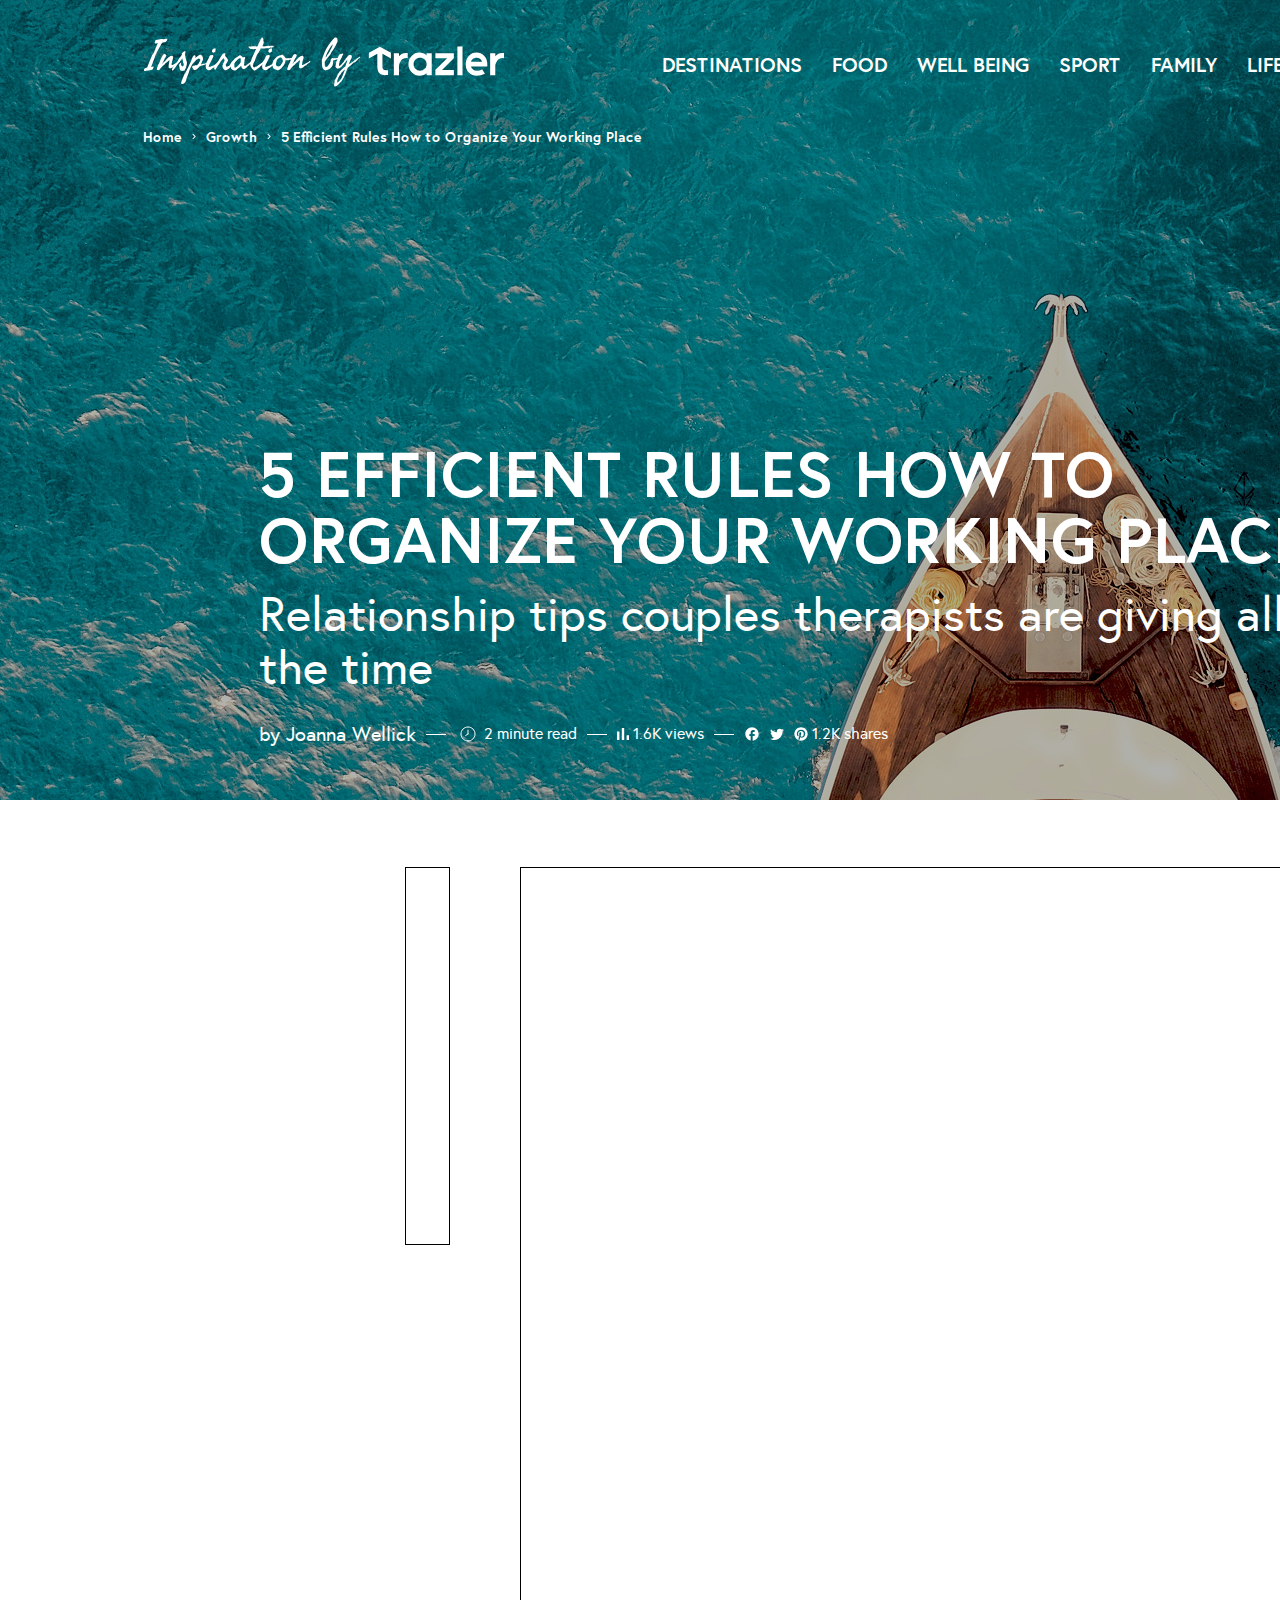
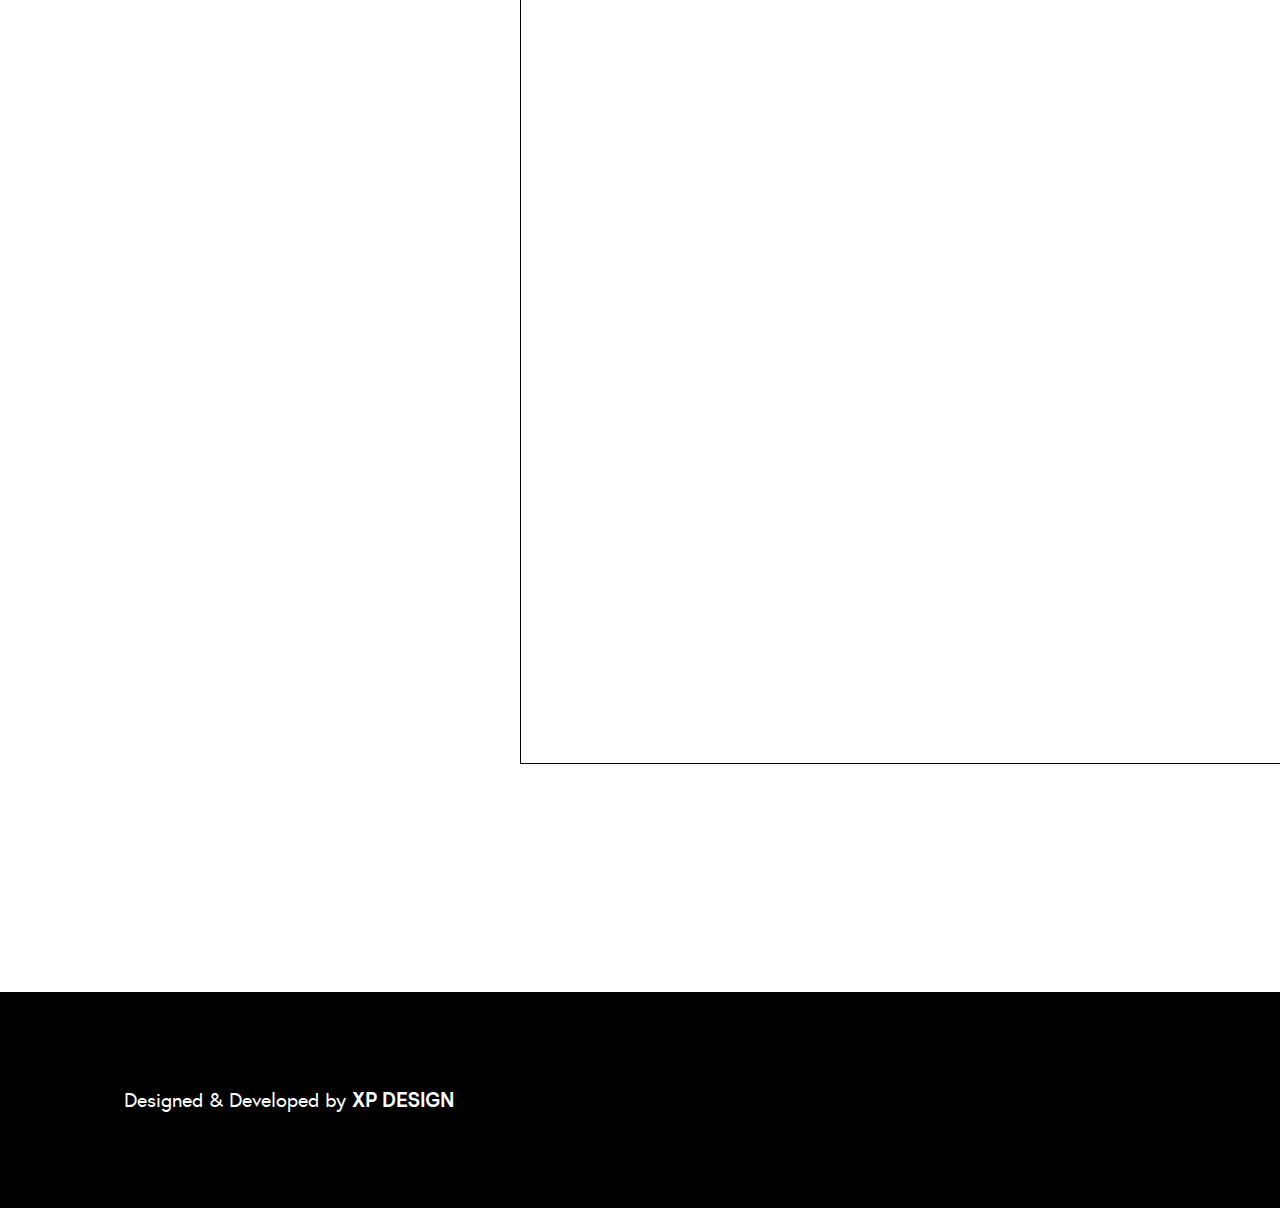
==== commit 6521b5b8: "update blogpage" ====
--- a/blog.html
+++ b/blog.html
@@ -13,102 +13,161 @@
     <div class="contentblog">
         <header class="header">
             <img src="./images/BlogBG.jpg" alt="" class="header__bg" loading="lazy" class="header__image">
-            <div class="header__menu">
-                <div class="header__menu-logo">
-                    <svg width="361" height="52" viewBox="0 0 361 52" fill="none" xmlns="http://www.w3.org/2000/svg">
-                        <path fill-rule="evenodd" clip-rule="evenodd"
-                            d="M319.526 39.1468H314.385V10.5H319.526V39.1468ZM225.953 16.7703L225.858 16.8235V22.4011L234.321 17.6955V30.6344C234.321 33.9823 235.479 36.3251 236.472 37.317C237.045 37.8827 237.719 38.3087 238.483 38.5749C239.342 38.901 239.889 39.0608 240.245 39.0807C240.621 39.1074 240.996 39.1273 241.423 39.1273C242.797 39.1273 243.962 39.0807 244.891 38.9742L245.05 38.9543V34.2553L244.859 34.2686C244.293 34.3019 243.675 34.3152 243.014 34.3152C240.621 34.3152 239.456 33.137 239.456 30.7209V17.7021L247.92 22.4078V16.8235L236.898 10.6402L225.953 16.7703ZM283.604 17.1625V19.126C281.714 17.442 279.252 16.5901 276.286 16.5901C273.353 16.5901 270.788 17.7349 268.656 19.9846C268.345 20.3107 268.065 20.6502 267.797 20.9963C266.245 23.033 265.462 25.4291 265.462 28.1313C265.462 30.8469 266.251 33.2431 267.797 35.2731C268.065 35.6259 268.357 35.972 268.676 36.3048C269.796 37.5028 271.043 38.388 272.404 38.9604C273.614 39.4663 274.905 39.7259 276.28 39.7259C277.883 39.7259 279.334 39.4663 280.639 38.9604C281.733 38.5411 282.72 37.9554 283.591 37.19V38.9604V39.1535H288.733V17.1625H284.527H283.604ZM281.72 32.7976C280.461 34.0221 278.889 34.6411 277.056 34.6411C275.243 34.6411 273.703 34.0221 272.487 32.7976C271.246 31.5928 270.616 30.0353 270.616 28.1584C270.616 26.2615 271.227 24.7372 272.487 23.4926C273.709 22.2879 275.243 21.6755 277.05 21.6755C278.876 21.6755 280.441 22.2879 281.714 23.4926C282.987 24.7306 283.61 26.2548 283.61 28.1584C283.61 30.0686 282.993 31.5861 281.72 32.7976ZM255.985 20.2375C257.645 18.0145 259.994 16.8896 262.972 16.8896C263.538 16.8896 264.047 16.903 264.531 16.9296L264.696 16.9429V22.1345L263.328 21.9614C261.037 21.9614 259.217 22.8932 257.951 24.7236C256.627 26.6271 255.985 28.5308 255.985 30.5408V39.1468H250.843V17.1625H255.985V20.2375ZM333.526 16.5901C330.395 16.5901 327.78 17.7149 325.756 19.9313C323.732 22.1477 322.708 24.9166 322.708 28.1513C322.708 31.5592 323.764 34.3679 325.858 36.5044C327.977 38.6676 330.579 39.7192 333.812 39.7192C336.593 39.7192 339.285 39.0603 341.792 37.7557L341.983 37.6559L339.081 33.3629L338.941 33.4295C337.35 34.2348 335.683 34.6342 333.857 34.6342C330.758 34.6342 328.76 33.2363 327.913 30.4808H344.324V28.6039C344.324 24.8633 343.249 21.8948 341.13 19.7783C339.005 17.6617 336.446 16.5901 333.526 16.5901ZM331.506 22.028C329.775 22.6603 328.528 24.0048 327.962 25.8219H339.066C338.646 24.5107 337.933 23.4923 336.947 22.7802C335.426 21.642 333.339 21.3558 331.506 22.028ZM359.276 16.8831C359.842 16.8831 360.351 16.903 360.835 16.9363L361 16.943V22.1345L359.632 21.9615C357.341 21.9615 355.521 22.8933 354.255 24.7237C352.931 26.6272 352.289 28.5308 352.289 30.5408V39.1402H347.141V17.1559H352.289V20.231C353.95 18.0079 356.298 16.8831 359.276 16.8831ZM292.381 22.2142H304.172L292.438 33.8686L292.381 33.9219V39.1467H310.847V34.0883H299.005L310.847 22.2542V17.1558H292.381V22.2142Z"
-                            fill="white" />
-                        <g filter="url(#filter0_d_0_124)">
+            <div class="header__block">
+                <div class="header__menu">
+                    <div class="header__menu-logo">
+                        <svg width="361" height="52" viewBox="0 0 361 52" fill="none"
+                            xmlns="http://www.w3.org/2000/svg">
+                            <path fill-rule="evenodd" clip-rule="evenodd"
+                                d="M319.526 39.1468H314.385V10.5H319.526V39.1468ZM225.953 16.7703L225.858 16.8235V22.4011L234.321 17.6955V30.6344C234.321 33.9823 235.479 36.3251 236.472 37.317C237.045 37.8827 237.719 38.3087 238.483 38.5749C239.342 38.901 239.889 39.0608 240.245 39.0807C240.621 39.1074 240.996 39.1273 241.423 39.1273C242.797 39.1273 243.962 39.0807 244.891 38.9742L245.05 38.9543V34.2553L244.859 34.2686C244.293 34.3019 243.675 34.3152 243.014 34.3152C240.621 34.3152 239.456 33.137 239.456 30.7209V17.7021L247.92 22.4078V16.8235L236.898 10.6402L225.953 16.7703ZM283.604 17.1625V19.126C281.714 17.442 279.252 16.5901 276.286 16.5901C273.353 16.5901 270.788 17.7349 268.656 19.9846C268.345 20.3107 268.065 20.6502 267.797 20.9963C266.245 23.033 265.462 25.4291 265.462 28.1313C265.462 30.8469 266.251 33.2431 267.797 35.2731C268.065 35.6259 268.357 35.972 268.676 36.3048C269.796 37.5028 271.043 38.388 272.404 38.9604C273.614 39.4663 274.905 39.7259 276.28 39.7259C277.883 39.7259 279.334 39.4663 280.639 38.9604C281.733 38.5411 282.72 37.9554 283.591 37.19V38.9604V39.1535H288.733V17.1625H284.527H283.604ZM281.72 32.7976C280.461 34.0221 278.889 34.6411 277.056 34.6411C275.243 34.6411 273.703 34.0221 272.487 32.7976C271.246 31.5928 270.616 30.0353 270.616 28.1584C270.616 26.2615 271.227 24.7372 272.487 23.4926C273.709 22.2879 275.243 21.6755 277.05 21.6755C278.876 21.6755 280.441 22.2879 281.714 23.4926C282.987 24.7306 283.61 26.2548 283.61 28.1584C283.61 30.0686 282.993 31.5861 281.72 32.7976ZM255.985 20.2375C257.645 18.0145 259.994 16.8896 262.972 16.8896C263.538 16.8896 264.047 16.903 264.531 16.9296L264.696 16.9429V22.1345L263.328 21.9614C261.037 21.9614 259.217 22.8932 257.951 24.7236C256.627 26.6271 255.985 28.5308 255.985 30.5408V39.1468H250.843V17.1625H255.985V20.2375ZM333.526 16.5901C330.395 16.5901 327.78 17.7149 325.756 19.9313C323.732 22.1477 322.708 24.9166 322.708 28.1513C322.708 31.5592 323.764 34.3679 325.858 36.5044C327.977 38.6676 330.579 39.7192 333.812 39.7192C336.593 39.7192 339.285 39.0603 341.792 37.7557L341.983 37.6559L339.081 33.3629L338.941 33.4295C337.35 34.2348 335.683 34.6342 333.857 34.6342C330.758 34.6342 328.76 33.2363 327.913 30.4808H344.324V28.6039C344.324 24.8633 343.249 21.8948 341.13 19.7783C339.005 17.6617 336.446 16.5901 333.526 16.5901ZM331.506 22.028C329.775 22.6603 328.528 24.0048 327.962 25.8219H339.066C338.646 24.5107 337.933 23.4923 336.947 22.7802C335.426 21.642 333.339 21.3558 331.506 22.028ZM359.276 16.8831C359.842 16.8831 360.351 16.903 360.835 16.9363L361 16.943V22.1345L359.632 21.9615C357.341 21.9615 355.521 22.8933 354.255 24.7237C352.931 26.6272 352.289 28.5308 352.289 30.5408V39.1402H347.141V17.1559H352.289V20.231C353.95 18.0079 356.298 16.8831 359.276 16.8831ZM292.381 22.2142H304.172L292.438 33.8686L292.381 33.9219V39.1467H310.847V34.0883H299.005L310.847 22.2542V17.1558H292.381V22.2142Z"
+                                fill="white" />
+                            <g filter="url(#filter0_d_0_124)">
+                                <path
+                                    d="M24.3627 2.67291L24.5695 2.79822C24.4179 3.13239 24.3283 3.38301 24.3007 3.55009C24.2731 3.71717 24.2387 3.85641 24.1973 3.96779C24.1698 4.03741 24.1491 4.10007 24.1353 4.15576C24.1215 4.19753 24.1077 4.23234 24.0939 4.26019C24.0802 4.28803 24.0664 4.32284 24.0526 4.36461C24.0388 4.40638 24.0181 4.45512 23.9906 4.51081C23.9079 4.65004 23.8252 4.71966 23.7425 4.71966C23.6598 4.71966 23.5495 4.78928 23.4117 4.92851C23.329 5.0399 23.2601 5.12344 23.2049 5.17914L22.9982 5.38799C22.9017 5.55507 22.8466 5.68038 22.8328 5.76392C22.819 5.86138 22.7225 5.94493 22.5433 6.01454C22.4331 6.04239 22.3435 6.04935 22.2745 6.03543C22.1781 6.0215 22.1023 6.04239 22.0471 6.09808C21.7439 6.20947 21.4958 6.27909 21.3028 6.30694C21.1099 6.33478 20.9031 6.36263 20.6826 6.39048C20.3656 6.52971 20.145 6.59933 20.021 6.59933C19.9383 6.59933 19.828 6.61325 19.6902 6.6411C19.5799 6.66895 19.4628 6.70375 19.3387 6.74552C19.2147 6.78729 19.0699 6.83603 18.9045 6.89172C18.7529 7.37904 18.5599 7.78282 18.3256 8.10306C18.0775 8.43722 17.8708 8.84101 17.7054 9.3144C17.2092 10.122 16.775 10.8738 16.4029 11.57C16.0307 12.2662 15.693 12.9345 15.3898 13.575C15.2519 13.7142 15.1348 13.8813 15.0383 14.0762C14.9418 14.2712 14.8384 14.48 14.7282 14.7028C14.5628 15.0091 14.4801 15.1623 14.4801 15.1623C14.4387 15.204 14.4112 15.2458 14.3974 15.2876C14.3422 15.399 14.2871 15.5173 14.232 15.6426C14.1769 15.7679 14.1217 15.9002 14.0666 16.0394C13.9012 16.2622 13.784 16.4502 13.7151 16.6033C13.6462 16.7565 13.5842 16.9027 13.529 17.0419C13.4463 17.1812 13.3636 17.3204 13.2809 17.4596C13.1982 17.5989 13.1155 17.752 13.0328 17.9191C12.895 18.2533 12.7641 18.5665 12.64 18.8589C12.5297 19.1513 12.4195 19.4159 12.3092 19.6526C12.1162 20.0981 11.944 20.6203 11.7923 21.219C11.7372 21.386 11.6752 21.6088 11.6063 21.8873C11.5511 22.1101 11.4753 22.305 11.3788 22.4721C11.117 23.1543 10.8482 23.8435 10.5725 24.5397C10.3106 25.2359 10.0419 25.939 9.76619 26.6491C9.49052 27.3592 9.22175 28.0763 8.95987 28.8003C8.69798 29.5104 8.44299 30.2274 8.19489 30.9515C8.63596 30.9515 8.99432 30.8749 9.26999 30.7217C9.54566 30.5686 9.91781 30.492 10.3864 30.492C10.6897 30.9097 10.7172 31.3274 10.4691 31.7451C10.2486 32.0096 10.1246 32.2185 10.097 32.3717C10.0832 32.5109 10.0419 32.6362 9.97294 32.7476C9.82132 32.9286 9.71795 33.0678 9.66281 33.1653C9.62146 33.2488 9.55944 33.3324 9.47674 33.4159C9.24242 33.6387 8.81514 33.7918 8.19489 33.8754C7.85031 33.945 7.59532 34.0216 7.42992 34.1051C7.33343 34.1608 7.22317 34.2026 7.09912 34.2304C6.98885 34.2722 6.87169 34.307 6.74764 34.3349C6.58224 34.3627 6.43063 34.3906 6.29279 34.4184C6.15496 34.4463 6.03091 34.4741 5.92064 34.5019C5.78281 34.5019 5.67944 34.495 5.61052 34.4811C5.51404 34.4671 5.42444 34.488 5.34174 34.5437C4.87311 34.5437 4.48029 34.5716 4.16327 34.6273C3.84625 34.6829 3.53613 34.7526 3.2329 34.8361C2.97101 34.9057 2.75737 34.9753 2.59197 35.045C2.38522 35.1285 2.1578 35.1703 1.9097 35.1703C1.827 35.1703 1.7443 35.1494 1.6616 35.1076C1.5789 35.0658 1.48242 35.045 1.37215 35.045C1.28945 34.9614 1.20675 34.857 1.12405 34.7317C1.04135 34.6064 1 34.4741 1 34.3349C1 34.1956 1.02067 34.0634 1.06202 33.938C1.10337 33.8267 1.11027 33.6944 1.0827 33.5412C1.0827 33.221 1.19986 32.9634 1.43417 32.7685C1.68227 32.5596 1.86835 32.3577 1.9924 32.1628C2.46103 32.0932 2.82629 31.9957 3.08817 31.8704C3.23979 31.8008 3.41208 31.7451 3.60505 31.7033C3.79801 31.6476 4.00476 31.6059 4.2253 31.578C4.41826 31.0072 4.61812 30.4293 4.82487 29.8445C5.0454 29.2598 5.27283 28.668 5.50714 28.0693C5.98956 26.8719 6.44441 25.7023 6.87169 24.5606C6.96818 24.31 7.05777 24.0942 7.14047 23.9132C7.22317 23.7321 7.31276 23.5163 7.40924 23.2657C7.68491 22.5138 7.97436 21.8037 8.27759 21.1354C8.44299 20.9544 8.56704 20.7177 8.64974 20.4253C8.69109 20.3279 8.72555 20.2095 8.75312 20.0703C8.78068 19.931 8.81514 19.8127 8.85649 19.7152C8.93919 19.5342 9.06324 19.3114 9.22864 19.0469L9.64214 18.3786C9.73862 18.2393 9.83511 18.1071 9.93159 17.9818C10.0419 17.8425 10.1452 17.7033 10.2417 17.5641C10.352 17.4248 10.4554 17.2925 10.5518 17.1672C10.6483 17.028 10.7448 16.8888 10.8413 16.7495C10.9378 16.4711 11.0411 16.1996 11.1514 15.935C11.2617 15.6705 11.3719 15.4059 11.4822 15.1414L12.1645 13.575C12.2196 13.213 12.3368 12.8162 12.516 12.3845C12.6951 11.9529 12.8537 11.5839 12.9915 11.2776C13.0742 11.1245 13.15 10.9713 13.2189 10.8181C13.2878 10.6511 13.3499 10.477 13.405 10.296C13.4601 10.115 13.5221 9.94792 13.5911 9.79476C13.6738 9.62768 13.7634 9.46756 13.8598 9.3144C13.8874 9.21694 13.915 9.12644 13.9425 9.0429C13.9839 8.94543 14.0252 8.86189 14.0666 8.79227C14.1079 8.72266 14.1424 8.64608 14.17 8.56254C14.2113 8.46507 14.2458 8.36761 14.2733 8.27014C14.3974 8.06129 14.487 7.87332 14.5421 7.70624C14.5697 7.59486 14.6041 7.49043 14.6455 7.39297C14.6868 7.28158 14.7282 7.17019 14.7695 7.0588C14.7006 7.10057 14.5972 7.13538 14.4594 7.16323L14.1493 7.22588C14.0528 7.25373 13.9563 7.2955 13.8598 7.35119C13.7634 7.40689 13.6393 7.44866 13.4877 7.47651C13.0466 7.54612 12.6607 7.54612 12.3299 7.47651C11.9577 7.40689 11.7234 7.15627 11.6269 6.72464C11.6132 6.50186 11.6614 6.38351 11.7717 6.36959C11.8819 6.35567 11.9715 6.25124 12.0404 6.05631C12.0129 5.41583 12.0956 4.93547 12.2885 4.61524C12.4815 4.295 12.7296 4.10703 13.0328 4.05134C13.1569 3.99564 13.2809 3.96779 13.405 3.96779C13.5153 3.96779 13.6255 3.9121 13.7358 3.80071C13.9701 3.7311 14.2527 3.68236 14.5835 3.65452C14.7351 3.64059 14.8798 3.62667 15.0176 3.61275C15.1692 3.59882 15.3209 3.57794 15.4725 3.55009C15.7757 3.4944 16.0652 3.44566 16.3408 3.40389C16.6165 3.36212 16.8784 3.34124 17.1265 3.34124L17.9535 3.1115C18.2016 3.04188 18.5048 3.021 18.8632 3.04885C19.0561 3.04885 19.2353 3.06973 19.4007 3.1115C19.5661 3.15327 19.7453 3.17416 19.9383 3.17416C20.0348 3.17416 20.1243 3.18112 20.2071 3.19504C20.3035 3.19504 20.4 3.202 20.4965 3.21593C20.7032 3.24377 20.9031 3.22985 21.0961 3.17416C21.2615 3.16023 21.42 3.10454 21.5716 3.00708C21.7232 2.92353 21.8817 2.90961 22.0471 2.9653C22.3228 2.90961 22.6053 2.85392 22.8948 2.79822C23.1842 2.74253 23.4806 2.71468 23.7838 2.71468C24.0871 2.72861 24.2387 2.72164 24.2387 2.6938C24.2387 2.65203 24.28 2.64507 24.3627 2.67291Z"
+                                    fill="white" />
+                                <path
+                                    d="M18.9872 28.1111C19.2078 27.9718 19.3869 27.7908 19.5248 27.5681C19.5937 27.4567 19.6695 27.3453 19.7522 27.2339C19.8349 27.1225 19.9245 27.0111 20.021 26.8997C20.3793 26.482 20.7653 26.1339 21.1788 25.8555C21.3717 25.5631 21.6129 25.3473 21.9024 25.208C22.1918 25.0549 22.4193 24.8251 22.5847 24.5188C22.626 24.4631 22.6743 24.3796 22.7294 24.2682C22.7845 24.1568 22.8328 24.0733 22.8741 24.0176C23.3979 23.2796 23.963 22.667 24.5695 22.1797C24.6522 22.1101 24.7349 22.0404 24.8176 21.9708C24.9003 21.9012 24.9761 21.8316 25.045 21.762C25.1553 21.6506 25.3413 21.5114 25.6032 21.3443C25.7273 21.2747 25.8513 21.1981 25.9754 21.1145C26.0994 21.0171 26.2166 20.9126 26.3268 20.8013C26.5474 20.5785 26.8024 20.4114 27.0918 20.3C27.271 20.2165 27.4502 20.1538 27.6294 20.112C27.7121 20.0842 27.7948 20.0633 27.8775 20.0494C27.9739 20.0215 28.0704 19.9937 28.1669 19.9659C28.3599 19.9102 28.5322 19.8614 28.6838 19.8197C28.8354 19.7779 29.0077 19.7848 29.2007 19.8405C29.6417 20.0215 29.9725 20.3975 30.1931 20.9683C30.2758 21.1772 30.2275 21.6158 30.0483 22.2841C29.8829 22.9524 29.6831 23.6486 29.4488 24.3726C29.2144 25.0827 29.049 25.6327 28.9526 26.0226C28.8974 26.2314 28.8836 26.3498 28.9112 26.3776C28.9388 26.4055 28.9526 26.4403 28.9526 26.482C28.8974 26.6213 28.8561 26.7466 28.8285 26.858C28.8009 26.9694 28.7734 27.0947 28.7458 27.2339C28.6907 27.4567 28.6493 27.756 28.6218 28.132C28.5942 28.5079 28.608 28.8072 28.6631 29.03C28.9388 29.0161 29.0973 28.9883 29.1386 28.9465C29.1662 28.9186 29.2007 28.9047 29.242 28.9047C29.3523 28.8769 29.4419 28.8699 29.5108 28.8838C29.5797 28.8978 29.6693 28.8908 29.7796 28.8629C30.3447 28.7098 30.8547 28.4035 31.3095 27.944C31.5576 27.8326 31.7919 27.7212 32.0125 27.6098C32.2468 27.4984 32.4673 27.3871 32.6741 27.2757C33.06 26.9972 33.3701 26.7953 33.6044 26.67C33.8388 26.5447 34.1902 26.3706 34.6589 26.1479C34.838 25.939 35.0792 25.765 35.3825 25.6257C35.6581 25.5004 35.9269 25.3264 36.1888 25.1036C36.2715 25.0201 36.3404 24.9435 36.3956 24.8739C36.4783 24.7625 36.561 24.7416 36.6437 24.8112C36.7815 24.9504 36.8711 25.0966 36.9124 25.2498C36.9538 25.403 36.9607 25.5074 36.9331 25.5631C36.7264 25.7719 36.6092 25.939 36.5816 26.0643C36.5541 26.1896 36.5196 26.2732 36.4783 26.3149C36.3404 26.4542 36.1337 26.5795 35.858 26.6909C35.6237 26.7883 35.479 26.8788 35.4238 26.9624C35.3687 27.0459 35.3205 27.1086 35.2791 27.1504C35.1964 27.2339 35.1206 27.2966 35.0517 27.3383C34.9828 27.3801 34.907 27.4427 34.8243 27.5263C34.7691 27.6098 34.6933 27.6586 34.5968 27.6725L34.3281 27.7351C34.1627 27.8744 34.0248 27.9997 33.9146 28.1111C33.8043 28.2225 33.6802 28.3478 33.5424 28.487C33.3357 28.6959 33.1978 28.856 33.1289 28.9674C33.0738 29.0648 32.9222 29.1971 32.6741 29.3642L31.8471 29.8654C31.4611 30.0604 31.0752 30.2971 30.6893 30.5755C30.3033 30.854 29.9174 31.1325 29.5315 31.4109C29.2834 31.5641 29.0008 31.7103 28.6838 31.8495C28.3943 31.9748 28.1256 32.121 27.8775 32.2881C27.7534 32.2881 27.6776 32.2812 27.65 32.2672C27.6087 32.2394 27.5329 32.2603 27.4226 32.3299C27.2848 32.2603 27.1469 32.2533 27.0091 32.309C26.8575 32.3786 26.7197 32.3856 26.5956 32.3299C26.4578 32.2185 26.3406 32.128 26.2441 32.0584C26.1614 31.9888 26.0925 31.94 26.0374 31.9122C25.9547 31.8565 25.8789 31.7869 25.81 31.7033C25.7548 31.5641 25.7342 31.4109 25.7479 31.2439C25.7617 31.0768 25.7273 30.9375 25.6446 30.8261C25.6446 30.2135 25.6652 29.6287 25.7066 29.0718C25.7479 28.5149 25.8375 27.9301 25.9754 27.3174C26.0029 27.1225 26.0719 26.7883 26.1821 26.3149C26.2924 25.8276 26.382 25.3612 26.4509 24.9156C26.5198 24.4701 26.4991 24.2125 26.3889 24.1429C26.0856 24.31 25.7755 24.5606 25.4585 24.8948C25.3069 25.0618 25.1553 25.215 25.0036 25.3542C24.852 25.4935 24.7073 25.6188 24.5695 25.7302L23.9285 26.1896C23.8321 26.2593 23.7287 26.3358 23.6184 26.4194C23.5082 26.489 23.3979 26.5656 23.2876 26.6491C23.0947 26.7883 22.9293 26.9276 22.7914 27.0668C22.6536 27.206 22.502 27.3731 22.3366 27.5681C22.2401 27.6655 22.1436 27.763 22.0471 27.8605C21.9644 27.944 21.8817 28.0345 21.799 28.132C21.6336 28.313 21.4407 28.487 21.2201 28.6541C21.0823 28.7933 20.9789 28.8838 20.91 28.9256C20.8411 28.9674 20.7515 29.0439 20.6412 29.1553L20.2484 29.5522C20.1243 29.6775 19.9658 29.7819 19.7729 29.8654C19.3318 30.4641 18.8356 31.042 18.2843 31.5989C17.7467 32.1558 17.3194 32.7197 17.0024 33.2906C16.6716 33.5691 16.3202 33.8127 15.948 34.0216C15.5759 34.2304 15.1279 34.2513 14.6041 34.0842C14.3285 33.9172 14.1493 33.7779 14.0666 33.6665C13.9839 33.5691 13.8874 33.4855 13.7771 33.4159C13.8047 33.1096 13.8323 32.8172 13.8598 32.5387C13.8874 32.2603 13.9701 31.9679 14.1079 31.6616L14.356 31.2439C14.4939 31.0072 14.5835 30.7287 14.6248 30.4084C14.6662 30.0743 14.7557 29.7819 14.8936 29.5313C15.059 29.2528 15.1624 29.0231 15.2037 28.8421C15.2451 28.675 15.3071 28.5149 15.3898 28.3617C15.4587 28.1946 15.5345 28.0623 15.6172 27.9649C15.6999 27.8674 15.7757 27.7351 15.8446 27.5681C15.9135 27.4149 16.01 27.2548 16.1341 27.0877C16.2581 26.9206 16.3546 26.7605 16.4235 26.6073C16.5889 26.0086 16.8095 25.396 17.0851 24.7694C17.1403 24.5745 17.1954 24.3865 17.2505 24.2055C17.3057 24.0245 17.3746 23.8505 17.4573 23.6834C17.5262 23.5303 17.5951 23.3771 17.664 23.2239C17.7329 23.0708 17.8019 22.9246 17.8708 22.7854C17.9397 22.6322 18.0086 22.486 18.0775 22.3468C18.1464 22.1936 18.2154 22.0404 18.2843 21.8873C18.367 21.7202 18.4428 21.574 18.5117 21.4487C18.5806 21.3234 18.6702 21.1911 18.7805 21.0519C18.8218 20.9823 18.8632 20.9126 18.9045 20.843C18.9459 20.7734 18.9803 20.7038 19.0079 20.6342C19.0355 20.5646 19.0699 20.4949 19.1113 20.4253C19.1526 20.3557 19.194 20.2861 19.2353 20.2165C19.2767 20.1469 19.318 20.0772 19.3594 20.0076C19.4007 19.9241 19.4352 19.8336 19.4628 19.7361C19.5179 19.5551 19.6213 19.3811 19.7729 19.214C19.8694 19.1026 19.9521 18.9982 20.021 18.9007C20.1037 18.7893 20.1726 18.6849 20.2277 18.5874C20.3242 18.4064 20.5034 18.2811 20.7653 18.2115C20.9996 18.3229 21.2408 18.2811 21.4889 18.0862C21.7508 17.8773 21.9644 17.8913 22.1298 18.128C22.5158 18.3786 22.7776 18.5735 22.9155 18.7127C23.0809 18.8659 23.1911 19.0191 23.2463 19.1722C23.3841 19.4228 23.3979 19.6804 23.2876 19.945C23.1774 20.2095 22.9844 20.4392 22.7087 20.6342C22.6122 21.0658 22.4193 21.5114 22.1298 21.9708C21.992 22.1797 21.861 22.3885 21.737 22.5974C21.6129 22.7923 21.4958 22.9872 21.3855 23.1822L21.0547 24.0176C20.8893 24.4074 20.717 24.7973 20.5378 25.1871C20.3587 25.577 20.1588 25.9529 19.9383 26.3149C19.7591 26.6909 19.6213 26.9345 19.5248 27.0459C19.4421 27.1573 19.3663 27.2687 19.2974 27.3801C19.2422 27.4776 19.1388 27.7212 18.9872 28.1111Z"
+                                    fill="white" />
+                                <path
+                                    d="M37.8842 26.8997L38.1323 27.1086C38.2012 27.22 38.1805 27.3731 38.0702 27.5681C38.0151 27.6655 37.9669 27.756 37.9255 27.8396C37.8979 27.9231 37.8704 27.9997 37.8428 28.0693C37.8566 28.125 37.8704 28.1807 37.8842 28.2364C37.8979 28.2782 37.9117 28.313 37.9255 28.3408C37.9531 28.4244 37.9393 28.5149 37.8842 28.6123C38.0771 28.7655 38.2012 28.9256 38.2563 29.0927C38.3252 29.3155 38.4217 29.5034 38.5458 29.6566C38.7112 29.8376 38.8559 29.9768 38.9799 30.0743C39.1315 30.1717 39.2763 30.2971 39.4141 30.4502C39.5657 30.3667 39.676 30.3249 39.7449 30.3249C39.8414 30.3249 39.9516 30.2971 40.0757 30.2414C40.31 29.935 40.503 29.5452 40.6546 29.0718C40.6822 28.9604 40.7097 28.8351 40.7373 28.6959C40.7649 28.5566 40.7786 28.4313 40.7786 28.3199C40.7649 27.9579 40.6546 27.582 40.4478 27.1921C40.2411 26.7883 40.0895 26.4124 39.993 26.0643C39.8827 25.8276 39.8483 25.577 39.8896 25.3125C39.931 25.0201 39.9241 24.7694 39.8689 24.5606C39.8552 24.4214 39.8138 24.31 39.7449 24.2264C39.7173 24.1847 39.6898 24.1429 39.6622 24.1011C39.6346 24.0454 39.6071 23.9897 39.5795 23.934C39.5244 23.6973 39.5037 23.4467 39.5175 23.1822C39.545 22.9037 39.483 22.667 39.3314 22.4721C39.166 22.6392 38.9041 22.9594 38.5458 23.4328C38.1874 23.8923 37.829 24.3517 37.4707 24.8112C37.1261 25.2707 36.878 25.577 36.7264 25.7302C36.6574 25.8276 36.5816 25.9251 36.4989 26.0226C36.43 26.1061 36.3542 26.1827 36.2715 26.2523C36.1888 26.3219 36.1061 26.4055 36.0234 26.5029C35.9545 26.5865 35.8856 26.677 35.8167 26.7744C35.3756 27.3314 35.0448 27.7421 34.8243 28.0066C34.6175 28.2712 34.4108 28.5427 34.204 28.8212C33.9973 29.0996 33.6665 29.5452 33.2116 30.1578C33.06 30.3806 32.805 30.7426 32.4466 31.2439C32.0745 31.7451 31.723 32.2324 31.3922 32.7058C31.0476 33.1653 30.8409 33.4716 30.772 33.6248C30.6066 33.9032 30.3929 34.1469 30.131 34.3557C29.8692 34.5646 29.559 34.669 29.2007 34.669C29.2007 34.6551 29.1731 34.5437 29.118 34.3349C29.0628 34.1399 29.0146 33.9311 28.9732 33.7083C28.9181 33.4995 28.8836 33.3881 28.8699 33.3741C28.9526 33.2071 29.0146 33.04 29.0559 32.8729C29.0973 32.7197 29.2144 32.5666 29.4074 32.4134C29.4625 32.2324 29.6211 31.9331 29.8829 31.5154C30.1448 31.0837 30.4481 30.6243 30.7926 30.1369C31.1372 29.6357 31.4611 29.1762 31.7644 28.7585C32.0538 28.3408 32.2468 28.0554 32.3433 27.9022C32.5224 27.7212 32.7843 27.4079 33.1289 26.9624C33.4597 26.5168 33.7905 26.0713 34.1213 25.6257C34.4659 25.1663 34.714 24.8391 34.8656 24.6441C34.9897 24.2682 35.2446 23.8018 35.6306 23.2448C36.0303 22.674 36.4507 22.0961 36.8918 21.5114C37.3466 20.9126 37.7188 20.3975 38.0082 19.9659C38.146 19.7431 38.2632 19.5481 38.3597 19.3811C38.4562 19.214 38.5595 19.033 38.6698 18.8381C38.7801 18.7267 38.8766 18.6014 38.9593 18.4621C39.0144 18.2533 38.9868 18.0931 38.8766 17.9818C38.7801 17.8704 38.7387 17.7242 38.7525 17.5432C39.0006 17.0698 39.2418 16.7704 39.4761 16.6451C39.7242 16.5059 39.9654 16.2761 40.1997 15.9559C40.3652 15.8445 40.4961 15.761 40.5926 15.7053C40.7304 15.6357 40.8614 15.5382 40.9854 15.4129C41.1784 15.218 41.4609 15.1692 41.8331 15.2667C42.219 15.3502 42.4464 15.4686 42.5153 15.6217C42.5291 15.7053 42.5291 15.8167 42.5153 15.9559C42.5016 16.0255 42.4878 16.0951 42.474 16.1647C42.4602 16.2344 42.4464 16.304 42.4326 16.3736C42.4051 16.4989 42.3775 16.6173 42.3499 16.7286C42.3224 16.84 42.2948 16.9514 42.2672 17.0628C42.2397 17.1603 42.2121 17.2717 42.1845 17.397C42.157 17.5084 42.1294 17.6267 42.1018 17.752C42.0467 18.0583 41.9985 18.3507 41.9571 18.6292C41.9158 18.9077 42.0054 19.1722 42.2259 19.4228C42.1983 19.5621 42.2052 19.7292 42.2466 19.9241C42.2879 20.119 42.3362 20.3 42.3913 20.4671C42.4464 21.3582 42.6049 22.2423 42.8668 23.1195C43.1287 23.9967 43.4113 24.7973 43.7145 25.5213C43.7145 25.6605 43.7352 25.7998 43.7765 25.939C43.8179 26.0782 43.8661 26.2175 43.9212 26.3567C44.0039 27.2478 43.9212 28.132 43.6731 29.0091C43.5491 29.4408 43.425 29.8724 43.301 30.304C43.1907 30.7356 43.0805 31.1603 42.9702 31.578C42.8048 31.8565 42.667 32.1767 42.5567 32.5387C42.4602 32.859 42.3224 33.1235 42.1432 33.3324C42.0054 33.5551 41.8813 33.8058 41.771 34.0842C41.6608 34.3627 41.4402 34.5855 41.1094 34.7526C40.9303 34.8083 40.7442 34.8083 40.5512 34.7526C40.372 34.6969 40.1998 34.6969 40.0344 34.7526C39.9103 34.7665 39.7863 34.8013 39.6622 34.857C39.5657 34.8988 39.4555 34.9196 39.3314 34.9196C38.973 34.9893 38.6767 34.9545 38.4424 34.8152C38.2356 34.7038 37.9531 34.6133 37.5947 34.5437C37.5947 34.4602 37.5534 34.3975 37.4707 34.3557C37.388 34.314 37.319 34.2652 37.2639 34.2095C37.1674 33.7918 37.0572 33.4716 36.9331 33.2488C36.8366 33.0539 36.7539 32.8451 36.685 32.6223C36.6023 32.302 36.561 32.0027 36.561 31.7242C36.561 31.4179 36.492 31.1185 36.3542 30.8261C36.2439 30.5755 36.1957 30.4224 36.2095 30.3667C36.2233 30.311 36.2302 30.2274 36.2302 30.1161C36.2302 29.754 36.2095 29.3572 36.1681 28.9256C36.1268 28.48 36.2991 28.125 36.685 27.8605C36.8366 27.7491 36.94 27.6029 36.9951 27.4219C37.0503 27.2687 37.1674 27.1086 37.3466 26.9415C37.4017 26.8858 37.4913 26.858 37.6154 26.858C37.7119 26.858 37.8015 26.8719 37.8842 26.8997Z"
+                                    fill="white" />
+                                <path
+                                    d="M57.8562 28.4035C58.3248 28.2642 58.7934 28.1389 59.2621 28.0275C59.7307 27.9161 60.2131 27.8326 60.7093 27.7769C61.1504 27.7491 61.6052 27.6655 62.0739 27.5263L62.6528 27.3383C62.7493 27.3105 62.8389 27.2826 62.9216 27.2548C63.018 27.213 63.1076 27.1782 63.1903 27.1504C63.3833 27.0947 63.5694 27.0459 63.7485 27.0042C63.9277 26.9624 64.0862 26.9276 64.2241 26.8997C64.4446 27.0668 64.548 27.1573 64.5342 27.1712C64.5204 27.1852 64.5411 27.22 64.5962 27.2757L64.2654 27.8605C64.1552 27.944 64.0242 27.9997 63.8726 28.0275C63.7348 28.0415 63.59 28.0832 63.4384 28.1528C63.3006 28.2364 63.2179 28.2921 63.1903 28.3199C63.1214 28.3895 63.0663 28.4313 63.0249 28.4452C62.9009 28.4731 62.8113 28.4661 62.7561 28.4244C62.6734 28.3687 62.6114 28.3339 62.5701 28.3199C61.8947 28.7655 61.1366 29.0718 60.2958 29.2389C59.4137 29.406 58.6005 29.6148 57.8562 29.8654C57.5805 30.0047 57.3048 30.1509 57.0292 30.304C56.7535 30.4572 56.4641 30.6312 56.1608 30.8261C55.9403 31.2717 55.6302 31.7033 55.2305 32.121C54.8307 32.5387 54.4241 32.9007 54.0106 33.2071C53.9004 33.2906 53.8108 33.3533 53.7419 33.395C53.6867 33.4229 53.6385 33.4507 53.5971 33.4786C53.5696 33.5064 53.542 33.5273 53.5144 33.5412C53.418 33.583 53.3146 33.6178 53.2043 33.6456C53.094 33.6874 52.9838 33.7222 52.8735 33.7501C52.7632 33.7779 52.653 33.8058 52.5427 33.8336C52.4324 33.8615 52.3291 33.8893 52.2326 33.9172C52.0672 34.0842 51.9294 34.1678 51.8191 34.1678C51.6399 34.1956 51.4745 34.1678 51.3229 34.0842C51.1437 33.9868 50.9645 33.9311 50.7853 33.9172C50.6475 33.6665 50.5648 33.4925 50.5372 33.395C50.5097 33.3254 50.4545 33.2767 50.3718 33.2488C50.3029 32.9704 50.1444 32.7058 49.8963 32.4552C49.662 32.2185 49.4759 31.9539 49.3381 31.6616C49.283 31.5502 49.2347 31.4318 49.1934 31.3065C49.152 31.1812 49.1313 31.0628 49.1313 30.9515C49.1589 30.6451 49.283 30.3806 49.5035 30.1578C49.724 29.935 49.9446 29.754 50.1651 29.6148C50.3305 29.8654 50.4752 29.9629 50.5993 29.9072C50.7233 29.8515 50.8267 29.7958 50.9094 29.7401C51.0059 29.6983 51.123 29.6635 51.2609 29.6357L51.5296 29.573C51.9431 29.4756 52.3842 29.392 52.8528 29.3224C53.1561 29.2946 53.3904 29.3015 53.5558 29.3433C53.7625 29.3851 53.9831 29.3781 54.2174 29.3224C54.3552 29.0718 54.5275 28.8351 54.7343 28.6123C54.941 28.3895 55.1409 28.1807 55.3338 27.9858C55.4717 27.6516 55.6509 27.2896 55.8714 26.8997C56.0919 26.5099 56.3125 26.1339 56.533 25.7719L56.9051 25.0201C56.9603 24.9644 57.0085 24.9087 57.0499 24.853C57.0912 24.7973 57.1394 24.7138 57.1946 24.6024C57.2497 24.3796 57.2704 24.1638 57.2566 23.9549C57.2428 23.7461 57.2221 23.5163 57.1946 23.2657C56.9327 23.1126 56.6708 22.9037 56.4089 22.6392C56.2435 22.7088 56.085 22.7088 55.9334 22.6392C55.7818 22.5695 55.6233 22.5695 55.4579 22.6392C55.3752 22.6531 55.2925 22.6948 55.2098 22.7645C55.1684 22.7923 55.1202 22.8202 55.0651 22.848C55.0237 22.8759 54.9755 22.9037 54.9203 22.9315C54.6722 23.0708 54.4035 23.1961 54.114 23.3075C53.8246 23.4049 53.5971 23.572 53.4317 23.8087C53.2801 23.9619 53.1423 24.1081 53.0182 24.2473C52.8942 24.3726 52.7839 24.491 52.6874 24.6024C52.591 24.7138 52.4876 24.8321 52.3773 24.9574C52.2808 25.0688 52.1775 25.1871 52.0672 25.3125C51.9294 25.4238 51.8122 25.5213 51.7157 25.6049C51.633 25.6745 51.5779 25.7371 51.5503 25.7928C51.509 25.8624 51.4469 25.939 51.3642 26.0226C51.2815 26.1061 51.1988 26.1896 51.1161 26.2732C51.0334 26.3428 50.9507 26.4124 50.868 26.482C50.7026 26.6213 50.551 26.7744 50.4132 26.9415C50.3305 27.0529 50.2547 27.1295 50.1858 27.1712C50.1168 27.213 50.041 27.2896 49.9583 27.401C49.7929 27.582 49.6482 27.7908 49.5242 28.0275C49.4139 28.2364 49.283 28.4592 49.1313 28.6959L48.3043 30.0325C48.1527 30.4641 47.9873 30.8958 47.8081 31.3274C47.6427 31.7451 47.4636 32.1558 47.2706 32.5596C47.0776 32.9634 46.8916 33.3811 46.7124 33.8127C46.547 34.2444 46.3885 34.6829 46.2368 35.1285C46.1817 35.4209 46.1404 35.581 46.1128 35.6089C46.0852 35.6367 46.0714 35.6715 46.0714 35.7133C46.0439 35.8247 46.0232 35.9291 46.0094 36.0266C45.9819 36.124 45.9543 36.2215 45.9267 36.319C45.8854 36.5 45.8233 36.674 45.7406 36.8411C45.6855 37.0639 45.6028 37.2936 45.4925 37.5303C45.3823 37.767 45.272 37.9967 45.1617 38.2195C44.9826 38.6651 44.8172 39.0897 44.6655 39.4935C44.5001 39.953 44.3347 40.3916 44.1693 40.8093C44.1004 40.9624 44.0384 41.1156 43.9833 41.2687C43.9281 41.4219 43.873 41.5751 43.8179 41.7282L43.5077 42.6472C43.4388 42.8003 43.3906 42.9674 43.363 43.1484C43.3492 43.232 43.3355 43.3155 43.3217 43.399C43.3079 43.4826 43.2872 43.5661 43.2596 43.6497C43.1769 43.9421 43.0736 44.2623 42.9495 44.6104C42.8117 44.9724 42.7359 45.2926 42.7221 45.5711C42.3224 45.961 42.0467 46.2951 41.8951 46.5736C41.5919 46.8799 41.2748 47.1514 40.944 47.3881C40.6133 47.6248 40.2411 47.8267 39.8276 47.9938C39.5657 47.9938 39.228 47.9659 38.8145 47.9102C38.3872 47.8685 38.1736 47.6875 38.1736 47.3672C38.146 47.1166 38.1529 46.7964 38.1943 46.4065C38.2356 46.0166 38.3252 45.6825 38.4631 45.404C38.5733 45.0977 38.6905 44.8053 38.8145 44.5268C38.9386 44.2484 39.0557 44.0117 39.166 43.8167C39.3314 43.0927 39.5382 42.4801 39.7863 41.9788C39.8552 41.8257 39.9241 41.6795 39.993 41.5403C40.0619 41.401 40.1308 41.2618 40.1997 41.1225C40.3514 40.8302 40.4754 40.5447 40.5719 40.2663C40.6408 40.0713 40.6822 39.8625 40.6959 39.6397C40.7097 39.4169 40.7924 39.222 40.944 39.0549C41.137 38.5815 41.3782 38.136 41.6677 37.7183C41.9571 37.3006 42.2535 36.8829 42.5567 36.4652C42.7083 36.2285 42.8324 35.9987 42.9288 35.7759C43.0391 35.5392 43.1632 35.3095 43.301 35.0867C43.5491 34.6551 43.7558 34.2095 43.9212 33.7501C44.0866 33.2767 44.321 32.8451 44.6242 32.4552C44.6931 32.302 44.762 32.1558 44.8309 32.0166C44.8999 31.8774 44.9688 31.7381 45.0377 31.5989L45.4512 30.7844C45.4925 30.6869 45.5408 30.5407 45.5959 30.3458C45.6511 30.1509 45.6993 30.0047 45.7406 29.9072C45.8233 29.7819 45.906 29.6566 45.9887 29.5313C46.0577 29.392 46.1266 29.2528 46.1955 29.1136C46.4436 28.5566 46.6986 28.0066 46.9605 27.4636C47.2223 26.9206 47.5187 26.3846 47.8495 25.8555C47.8633 25.5631 47.9391 25.2846 48.0769 25.0201C48.1458 24.8948 48.2079 24.7625 48.263 24.6232C48.3181 24.484 48.3733 24.3378 48.4284 24.1847C48.5111 23.948 48.5731 23.7113 48.6145 23.4746C48.6696 23.1822 48.7178 22.9455 48.7592 22.7645C48.8419 22.5138 48.9384 22.3189 49.0486 22.1797C49.2003 21.9848 49.3243 21.7759 49.4208 21.5531C49.4484 21.5114 49.4759 21.4696 49.5035 21.4278C49.5311 21.386 49.5586 21.3373 49.5862 21.2816C49.6138 21.2259 49.6413 21.1772 49.6689 21.1354C49.6965 21.0937 49.724 21.0519 49.7516 21.0101C49.8343 20.843 49.8963 20.6968 49.9377 20.5715C49.9652 20.4741 50.041 20.3418 50.1651 20.1747C50.4959 19.7848 50.7095 19.569 50.806 19.5273C50.8749 19.4994 50.9438 19.4646 51.0128 19.4228C51.0817 19.3671 51.1575 19.3114 51.2402 19.2558C51.7915 19.2279 52.1361 19.3602 52.2739 19.6526C52.4118 19.945 52.5358 20.2443 52.6461 20.5506C52.591 20.7734 52.5358 20.9962 52.4807 21.219C52.4255 21.4417 52.3704 21.7063 52.3153 22.0126C52.4256 21.9151 52.5358 21.8177 52.6461 21.7202C52.7701 21.6088 52.9011 21.4974 53.0389 21.386C53.3146 21.1493 53.5558 20.9266 53.7625 20.7177C53.9969 20.5785 54.2243 20.4323 54.4448 20.2791C54.6791 20.126 54.9066 19.9728 55.1271 19.8197C55.5681 19.4994 56.0643 19.2279 56.6157 19.0051C56.7535 18.9494 56.8982 18.8937 57.0499 18.8381C57.2015 18.7824 57.3462 18.7545 57.484 18.7545C57.6081 18.7545 57.7252 18.7893 57.8355 18.8589C57.9733 18.9425 58.1043 18.9912 58.2283 19.0051C58.3799 19.1583 58.5385 19.2906 58.7039 19.402C58.8555 19.4994 59.014 19.6456 59.1794 19.8405C59.2896 19.9798 59.3723 20.1469 59.4275 20.3418C59.455 20.4392 59.4826 20.5367 59.5102 20.6342C59.5377 20.7316 59.5653 20.8291 59.5929 20.9266C59.6204 21.024 59.648 21.1215 59.6756 21.219C59.7169 21.3164 59.7652 21.4139 59.8203 21.5114C59.9168 21.6924 59.9788 21.8734 60.0064 22.0544C60.0064 22.1379 59.9926 22.2771 59.965 22.4721C59.9375 22.667 59.9237 22.8062 59.9237 22.8898C59.9237 23.0012 59.9306 23.0847 59.9444 23.1404C59.9581 23.1961 59.965 23.3075 59.965 23.4746C59.9512 23.7391 59.841 24.0872 59.6342 24.5188L59.138 25.5631C59.0829 25.6745 59.0278 25.7859 58.9726 25.8972C58.9313 25.9947 58.8899 26.0922 58.8486 26.1896L58.5591 26.8162C58.4213 27.1225 58.2972 27.401 58.187 27.6516C58.0767 27.9022 57.9664 28.1528 57.8562 28.4035Z"
+                                    fill="white" />
+                                <path
+                                    d="M72.0392 12.3219L72.4527 12.4472C72.5078 12.5168 72.5354 12.6003 72.5354 12.6978C72.5354 12.7674 72.5768 12.837 72.6595 12.9067C72.6043 13.1573 72.5561 13.4149 72.5147 13.6794C72.4734 13.944 72.4527 14.2015 72.4527 14.4522C72.4527 14.5496 72.4872 14.6471 72.5561 14.7446C72.625 14.842 72.6595 14.9256 72.6595 14.9952C72.5216 15.3154 72.4183 15.5103 72.3493 15.58C72.2804 15.6496 72.246 15.7192 72.246 15.7888C72.1081 15.8445 72.0048 15.928 71.9358 16.0394C71.8669 16.1508 71.7498 16.2065 71.5844 16.2065C71.5292 16.2901 71.4672 16.3527 71.3983 16.3945C71.3156 16.4502 71.2673 16.5268 71.2536 16.6242C70.7987 16.8191 70.3025 16.8052 69.765 16.5824C69.6133 16.3179 69.4204 16.1369 69.1861 16.0394C68.8277 15.5103 68.8139 14.8838 69.1447 14.1598C69.1998 14.0205 69.2619 13.8743 69.3308 13.7212C69.3997 13.568 69.4617 13.4636 69.5169 13.4079C69.8063 13.199 70.0268 13.0598 70.1785 12.9902C70.2336 12.9623 70.2887 12.9345 70.3439 12.9067C70.4128 12.8649 70.4748 12.8231 70.5299 12.7813C70.6264 12.7117 70.7711 12.6421 70.9641 12.5725C71.0468 12.5446 71.1226 12.5307 71.1915 12.5307C71.3018 12.5307 71.4052 12.5029 71.5017 12.4472C71.5568 12.4333 71.605 12.4193 71.6464 12.4054C71.7015 12.3915 71.7498 12.3776 71.7911 12.3636C71.9014 12.3358 71.9841 12.3219 72.0392 12.3219ZM65.8367 30.8261L66.0435 30.9097C66.2916 30.7983 66.5948 30.7565 66.9532 30.7844C67.3253 30.8122 67.6148 30.7565 67.8215 30.6173C67.9594 30.5059 68.0558 30.4224 68.111 30.3667C68.1937 30.2831 68.2901 30.2553 68.4004 30.2831C68.8415 30.1161 69.2136 29.949 69.5169 29.7819C69.8339 29.6148 70.1647 29.4895 70.5093 29.406C70.7298 29.3224 70.9228 29.1971 71.0882 29.03C71.6533 28.849 72.1288 28.5914 72.5147 28.2573C72.9145 27.9231 73.3486 27.5681 73.8173 27.1921C74.2032 26.9694 74.5271 26.7744 74.789 26.6073C75.0509 26.4403 75.3334 26.2314 75.6367 25.9808C75.7056 25.8276 75.7814 25.7232 75.8641 25.6675C75.933 25.6257 76.0088 25.5352 76.0915 25.396C76.5877 25.396 76.8634 25.5909 76.9185 25.9808C76.7807 26.2871 76.5946 26.5377 76.3603 26.7327C76.1122 26.9415 75.8985 27.1643 75.7194 27.401C75.4988 27.5402 75.3196 27.6655 75.1818 27.7769C75.044 27.8883 74.9061 28.0554 74.7683 28.2782C74.7545 28.2782 74.6718 28.3408 74.5202 28.4661C74.3824 28.5914 74.2997 28.6541 74.2721 28.6541C74.0516 28.9186 73.8862 29.0788 73.7759 29.1344C73.6656 29.1901 73.4727 29.3363 73.197 29.573C73.0178 29.8794 72.7697 30.13 72.4527 30.3249C71.86 30.8958 71.2329 31.3761 70.5713 31.766C70.2267 31.9609 69.9028 32.1628 69.5996 32.3717C69.2963 32.5666 69.0069 32.7615 68.7312 32.9564C68.5934 33.04 68.4969 33.1166 68.4418 33.1862C68.3866 33.2558 68.2902 33.3463 68.1523 33.4577C68.0145 33.5691 67.8008 33.6805 67.5114 33.7918C67.2219 33.9032 66.9669 34.0007 66.7464 34.0842C66.5672 34.1956 66.4156 34.2792 66.2916 34.3349C65.6713 34.3627 65.2027 34.2652 64.8857 34.0425C64.5273 33.8475 64.2516 33.6944 64.0587 33.583C63.8657 33.4716 63.7003 33.2906 63.5625 33.04C63.2455 32.8868 63.0594 32.6292 63.0042 32.2672C62.9767 32.0723 62.9422 31.8843 62.9009 31.7033C62.8595 31.5223 62.8182 31.3413 62.7768 31.1603C62.7493 31.0211 62.7217 30.861 62.6941 30.68C62.6666 30.4989 62.6666 30.311 62.6941 30.1161C62.763 29.7958 62.8044 29.4686 62.8182 29.1344C62.832 28.8281 62.9009 28.5288 63.0249 28.2364C63.149 27.9579 63.2248 27.6516 63.2523 27.3174C63.2799 26.9833 63.3557 26.677 63.4798 26.3985C63.659 26.12 63.7348 25.9669 63.7072 25.939C63.6934 25.9251 63.7003 25.8833 63.7279 25.8137L63.9139 25.5631C63.9553 25.5074 64.0173 25.4099 64.1 25.2707L64.3481 24.6441C64.4722 24.4074 64.5962 24.2125 64.7203 24.0593C64.8443 23.8923 64.9546 23.6556 65.0511 23.3493C65.12 23.1543 65.1958 23.0012 65.2785 22.8898C65.3336 22.8202 65.3819 22.7505 65.4232 22.6809C65.4783 22.5974 65.5335 22.5138 65.5886 22.4303C65.6575 22.2911 65.7264 22.117 65.7954 21.9082C65.8229 21.8107 65.8505 21.7202 65.8781 21.6367C65.9194 21.5392 65.9608 21.4417 66.0021 21.3443C66.0848 21.1215 66.1882 20.8987 66.3122 20.6759C66.4363 20.4532 66.5672 20.2304 66.7051 20.0076C66.8153 19.7848 66.9118 19.6178 66.9945 19.5064C67.0772 19.395 67.2426 19.3254 67.4907 19.2975C67.6148 19.2697 67.7388 19.2766 67.8629 19.3184C68.0145 19.3602 68.1523 19.3532 68.2764 19.2975C68.6347 19.1304 68.8828 19.0469 69.0207 19.0469C69.1585 19.0469 69.255 19.0051 69.3101 18.9216C69.5996 18.9355 69.8201 19.033 69.9717 19.214C70.1233 19.3811 70.2887 19.5481 70.4679 19.7152C70.3025 20.5228 70.1164 21.1424 69.9097 21.574C69.7029 22.0056 69.4755 22.4581 69.2274 22.9315C69.0896 23.1543 68.9518 23.4049 68.8139 23.6834C68.6761 23.9619 68.552 24.2125 68.4418 24.4353C68.3039 24.7416 68.1592 25.0131 68.0076 25.2498C67.8284 25.5283 67.6975 25.7998 67.6148 26.0643L67.4287 26.4611C67.346 26.6282 67.284 26.7605 67.2426 26.858C67.215 26.9554 67.1806 27.0529 67.1392 27.1504C67.1117 27.2339 67.0703 27.3105 67.0152 27.3801C66.9601 27.4497 66.9118 27.5263 66.8705 27.6098C66.8291 27.6794 66.7878 27.7491 66.7464 27.8187C66.6637 27.9858 66.581 28.1528 66.4983 28.3199C66.4156 28.487 66.3467 28.668 66.2916 28.8629C66.1537 29.1693 66.071 29.3711 66.0435 29.4686C66.0297 29.4965 66.0159 29.5313 66.0021 29.573C65.9883 29.6009 65.9746 29.6287 65.9608 29.6566C65.9056 29.9629 65.8229 30.2135 65.7127 30.4084C65.6024 30.6034 65.6438 30.7426 65.8367 30.8261Z"
+                                    fill="white" />
+                                <path
+                                    d="M85.9741 29.949C86.0844 29.7958 86.1671 29.6914 86.2222 29.6357C86.2912 29.5661 86.3739 29.5034 86.4703 29.4477C86.8149 28.7098 87.2629 28.125 87.8142 27.6934C88.3793 27.2617 88.9789 26.7744 89.6129 26.2314C89.7508 26.2314 89.8679 26.1827 89.9644 26.0852C90.0609 25.9877 90.1781 25.9112 90.3159 25.8555C90.4813 25.7023 90.6398 25.577 90.7914 25.4795C90.9155 25.396 91.0188 25.2846 91.1015 25.1454C91.4185 24.9922 91.7149 24.7834 91.9906 24.5188C92.28 24.2543 92.5626 24.0176 92.8382 23.8087C93.0588 23.753 93.2931 23.7809 93.5412 23.8923C93.6515 24.115 93.6928 24.3517 93.6652 24.6024C93.6377 24.853 93.4998 24.9922 93.2517 25.0201C93.169 25.1036 93.0794 25.1871 92.983 25.2707C92.8865 25.3542 92.7693 25.4099 92.6315 25.4378C92.3558 25.4935 92.1766 25.6049 92.0939 25.7719C92.0801 26.0365 92.0457 26.1966 91.9906 26.2523C91.9354 26.308 91.901 26.3567 91.8872 26.3985C91.584 26.9137 91.2463 27.3592 90.8741 27.7351C90.502 28.0972 90.1505 28.5427 89.8197 29.0718C89.6681 29.1693 89.544 29.3224 89.4475 29.5313C88.9513 29.8097 88.5861 30.0256 88.3518 30.1787C88.1175 30.3319 87.9038 30.5198 87.7108 30.7426C87.5454 30.8401 87.4627 30.9236 87.4627 30.9932C87.4627 31.0489 87.4352 31.1046 87.38 31.1603C87.1044 31.397 86.9459 31.5711 86.9045 31.6824C86.8632 31.7938 86.8011 31.8843 86.7184 31.9539C86.5806 32.0514 86.4566 32.1489 86.3463 32.2463C86.2498 32.3299 86.1671 32.4065 86.0982 32.4761C85.9328 32.6432 85.7536 32.7615 85.5606 32.8311C85.3263 33.0261 84.9817 33.2558 84.5269 33.5203C84.072 33.7988 83.6034 34.0077 83.121 34.1469C82.6386 34.3001 82.2389 34.307 81.9218 34.1678L81.6324 33.938C81.5773 33.8963 81.4808 33.8336 81.3429 33.7501C81.1638 33.5273 80.9639 33.3393 80.7434 33.1862C80.5504 33.0469 80.3643 32.8451 80.1852 32.5805C79.9784 32.2881 79.8475 31.9888 79.7923 31.6824C79.7372 31.3622 79.6338 31.0489 79.4822 30.7426C79.4133 30.0186 79.4684 29.4199 79.6476 28.9465C79.7992 28.4731 79.9646 28.0345 80.1438 27.6307C80.323 27.213 80.5228 26.8301 80.7434 26.482C81.1707 25.8137 81.467 25.0201 81.6324 24.1011C81.3292 23.7948 81.1569 23.5094 81.1155 23.2448C81.1017 23.1056 81.0742 22.9455 81.0328 22.7645C80.9915 22.5835 80.9432 22.3746 80.8881 22.1379C80.1714 22.6113 79.5098 23.21 78.9033 23.934C78.2968 24.6581 77.7593 25.396 77.2906 26.1479L76.7945 27.0668C76.6566 27.3314 76.4912 27.582 76.2983 27.8187C76.1604 27.9579 76.0915 28.0484 76.0915 28.0902C76.0915 28.132 76.0639 28.1807 76.0088 28.2364C75.8985 28.3756 75.8089 28.494 75.74 28.5914C75.6711 28.6889 75.6229 28.7655 75.5953 28.8212C75.5677 28.8769 75.5402 28.9326 75.5126 28.9883C75.485 29.03 75.4575 29.0718 75.4299 29.1136C75.3472 29.225 75.2783 29.3085 75.2232 29.3642C75.168 29.4199 75.0991 29.5034 75.0164 29.6148C74.6305 30.1717 74.279 30.6939 73.962 31.1812L72.9903 32.664C72.8386 32.9007 72.7146 33.1374 72.6181 33.3741C72.5216 33.6248 72.3838 33.8475 72.2046 34.0425C71.9289 34.0703 71.7704 34.0285 71.7291 33.9172C71.6877 33.8058 71.6946 33.7083 71.7498 33.6248C71.419 33.402 71.2329 32.9704 71.1915 32.3299C71.1502 31.6894 71.2122 31.1742 71.3776 30.7844C71.2949 30.5338 71.2673 30.3945 71.2949 30.3667C71.3225 30.3388 71.3363 30.2971 71.3363 30.2414C71.6946 29.7401 72.0599 29.2389 72.432 28.7376C72.8042 28.2364 73.197 27.763 73.6105 27.3174C73.6794 27.22 73.7483 27.1225 73.8173 27.025C73.8862 26.9276 73.9482 26.8301 74.0033 26.7327C74.1412 26.5238 74.2859 26.3428 74.4375 26.1896C74.6718 25.7859 74.9544 25.3682 75.2852 24.9365C75.616 24.5188 75.8848 24.0872 76.0915 23.6416C76.2431 23.4885 76.3465 23.3353 76.4016 23.1822C76.4705 23.0151 76.5877 22.8759 76.7531 22.7645C76.8496 22.5974 76.9323 22.4373 77.0012 22.2841C77.0839 22.117 77.1528 21.9569 77.208 21.8037C77.2907 21.5392 77.4423 21.2747 77.6628 21.0101C77.7179 20.8152 77.7868 20.662 77.8696 20.5506C77.9523 20.4392 78.0625 20.3139 78.2004 20.1747C78.2141 20.0494 78.2899 19.931 78.4278 19.8197C78.5656 19.7083 78.669 19.5899 78.7379 19.4646C78.8068 19.2697 78.8757 19.1444 78.9446 19.0887C79.0274 19.0191 79.0687 18.9216 79.0687 18.7963C79.2065 18.657 79.3444 18.5108 79.4822 18.3577C79.62 18.2045 79.7441 18.0166 79.8544 17.7938C80.2403 17.571 80.5091 17.4596 80.6607 17.4596C80.8123 17.4596 80.9295 17.39 81.0122 17.2508C81.1224 17.2508 81.2396 17.2508 81.3636 17.2508C81.5014 17.2508 81.6462 17.2438 81.7978 17.2299C82.1148 17.202 82.2802 17.3065 82.294 17.5432C82.3078 17.5989 82.3078 17.6685 82.294 17.752C82.2802 17.7938 82.2664 17.8356 82.2526 17.8773C82.2389 17.9191 82.2251 17.9609 82.2113 18.0026C82.2251 18.2533 82.2251 18.3855 82.2113 18.3995C82.1837 18.4273 82.17 18.4482 82.17 18.4621C82.1424 18.5735 82.1355 18.671 82.1493 18.7545C82.1631 18.8241 82.17 18.9494 82.17 19.1304C82.1562 19.2418 82.1424 19.3393 82.1286 19.4228C82.1148 19.5064 82.101 19.583 82.0872 19.6526C82.0597 19.7918 82.1148 19.9519 82.2526 20.1329C82.3216 20.2304 82.4043 20.307 82.5007 20.3627C82.5972 20.4184 82.6937 20.5089 82.7902 20.6342C82.8591 20.7038 82.9074 20.7873 82.9349 20.8848C82.9625 20.9823 83.0107 21.0658 83.0796 21.1354C83.1348 21.205 83.2175 21.2747 83.3277 21.3443C83.438 21.4139 83.5207 21.5114 83.5758 21.6367C83.7275 21.7481 83.7757 21.8177 83.7206 21.8455C83.6792 21.8734 83.7412 21.9291 83.9066 22.0126C84.2237 22.4164 84.458 22.848 84.6096 23.3075C84.7888 23.6556 84.9404 23.934 85.0644 24.1429C85.2023 24.3657 85.2023 24.5884 85.0644 24.8112C84.9817 24.8948 84.8853 25.0618 84.775 25.3125C84.6509 25.4378 84.5407 25.577 84.4442 25.7302C84.3891 25.8276 84.3477 25.9321 84.3201 26.0434C84.3064 26.1409 84.265 26.2314 84.1961 26.3149C83.948 26.7187 83.693 27.0807 83.4311 27.401C83.1692 27.7212 82.9418 28.0693 82.7488 28.4452C82.7626 29.2389 82.9142 29.8237 83.2037 30.1996C83.5345 30.5895 83.7412 30.7844 83.8239 30.7844C84.0031 30.8122 84.1961 30.7565 84.4028 30.6173L84.9404 30.2831C84.9955 30.2553 85.0438 30.2274 85.0851 30.1996C85.1403 30.1717 85.1885 30.1439 85.2298 30.1161C85.3125 30.0604 85.409 30.0186 85.5193 29.9907C85.8087 29.8933 85.9466 29.8585 85.9328 29.8863C85.919 29.9281 85.9328 29.949 85.9741 29.949Z"
+                                    fill="white" />
+                                <path
+                                    d="M102.225 21.6367L102.183 21.9708C102.211 22.0683 102.183 22.2354 102.101 22.4721C101.963 22.6392 101.88 22.8202 101.853 23.0151C101.797 23.1265 101.749 23.2239 101.708 23.3075C101.666 23.391 101.632 23.5024 101.604 23.6416C101.549 23.8087 101.529 24.0037 101.542 24.2264C101.556 24.3378 101.556 24.4492 101.542 24.5606C101.542 24.6581 101.536 24.7555 101.522 24.853C101.467 25.1593 101.425 25.4587 101.398 25.751C101.37 26.0434 101.343 26.3428 101.315 26.6491C101.315 26.9554 101.287 27.3035 101.232 27.6934C101.177 28.0832 101.122 28.4313 101.067 28.7376C101.191 28.9604 101.26 29.1693 101.274 29.3642C101.287 29.573 101.384 29.754 101.563 29.9072C102.114 29.8237 102.555 29.6914 102.886 29.5104C103.217 29.3294 103.534 29.0718 103.837 28.7376C104.058 28.6402 104.23 28.5427 104.354 28.4452C104.464 28.3478 104.623 28.2364 104.83 28.1111L105.161 27.7769C105.491 27.5959 105.677 27.4845 105.719 27.4427C105.746 27.4149 105.781 27.3871 105.822 27.3592C105.877 27.3314 105.932 27.3035 105.988 27.2757C106.456 26.9694 106.815 26.6491 107.063 26.3149C107.269 26.1479 107.442 25.9738 107.579 25.7928C107.69 25.6397 107.903 25.4935 108.22 25.3542C108.4 25.1315 108.599 24.9435 108.82 24.7903C109.041 24.6372 109.24 24.4492 109.42 24.2264C109.571 24.2264 109.681 24.2543 109.75 24.31C109.792 24.3378 109.833 24.3657 109.874 24.3935C109.93 24.4214 109.985 24.4492 110.04 24.4771C110.123 24.6998 110.136 24.9296 110.081 25.1663C110.026 25.403 109.93 25.6188 109.792 25.8137C109.654 25.9947 109.585 26.1061 109.585 26.1479C109.585 26.1757 109.571 26.2036 109.544 26.2314C109.461 26.3289 109.358 26.4333 109.233 26.5447C109.109 26.6421 109.006 26.7466 108.923 26.858C108.786 27.1086 108.675 27.2339 108.593 27.2339C108.51 27.2339 108.441 27.2617 108.386 27.3174C108.138 27.4706 107.965 27.582 107.869 27.6516C107.759 27.7491 107.6 27.8605 107.393 27.9858C107.104 28.1389 106.925 28.2503 106.856 28.3199C106.787 28.3895 106.732 28.4313 106.69 28.4452C106.36 28.8212 106.036 29.1344 105.719 29.3851C105.429 29.6078 105.119 29.9211 104.788 30.3249C104.678 30.4084 104.568 30.492 104.458 30.5755C104.347 30.6591 104.251 30.7705 104.168 30.9097C103.92 31.0768 103.72 31.2439 103.569 31.4109C103.417 31.578 103.245 31.7729 103.052 31.9957C102.886 32.0793 102.707 32.1976 102.514 32.3508C102.28 32.5318 102.073 32.664 101.894 32.7476C101.825 32.7894 101.708 32.852 101.542 32.9356C101.405 33.0052 101.274 33.04 101.15 33.04C100.833 33.0957 100.529 33.0678 100.24 32.9564C99.978 32.859 99.7161 32.7754 99.4542 32.7058C99.344 32.5387 99.2061 32.3995 99.0407 32.2881C98.7926 31.9818 98.6134 31.6198 98.5032 31.2021C98.3929 30.7844 98.2826 30.3388 98.1724 29.8654C97.9243 30.0325 97.7175 30.2135 97.5521 30.4084C97.3867 30.6173 97.1386 30.7983 96.8078 30.9515C96.5322 31.216 96.2496 31.4806 95.9602 31.7451C95.6707 31.9957 95.3675 32.2394 95.0505 32.4761C94.7472 32.7128 94.4371 32.9634 94.1201 33.2279C93.8031 33.4786 93.4861 33.7362 93.169 34.0007C92.9485 34.2235 92.7969 34.307 92.7142 34.2513C92.4661 34.5576 92.025 34.6551 91.391 34.5437C91.1704 34.4323 90.9223 34.3349 90.6467 34.2513C90.4537 34.1956 90.2332 34.1121 89.9851 34.0007C89.5164 33.9172 89.1236 33.7083 88.8066 33.3741C88.4896 33.04 88.2208 32.6501 88.0003 32.2046C87.9176 31.9679 87.8556 31.759 87.8142 31.578C87.8004 31.4806 87.7798 31.3761 87.7522 31.2647C87.7246 31.1534 87.6971 31.035 87.6695 30.9097C87.6557 30.673 87.6144 30.485 87.5454 30.3458C87.4903 30.1926 87.4903 30.0464 87.5454 29.9072C87.4903 29.8376 87.4765 29.7471 87.5041 29.6357C87.5317 29.4965 87.5454 29.392 87.5454 29.3224C87.5179 28.9326 87.5523 28.5149 87.6488 28.0693C87.7453 27.6238 87.8762 27.22 88.0416 26.858C88.1243 26.7187 88.2346 26.5795 88.3724 26.4403C88.4414 26.3567 88.4827 26.2732 88.4965 26.1896C88.5103 26.12 88.5516 26.0504 88.6205 25.9808C88.6895 25.8972 88.7722 25.8137 88.8686 25.7302C89.0065 25.6188 89.103 25.5352 89.1581 25.4795C89.227 25.3821 89.2959 25.2916 89.3648 25.208C89.4475 25.1106 89.5371 25.027 89.6336 24.9574C89.7301 24.8878 89.8197 24.8112 89.9024 24.7277C89.9851 24.6441 90.0678 24.5606 90.1505 24.4771C90.247 24.3796 90.3228 24.2821 90.3779 24.1847C90.4468 24.0733 90.5502 23.9897 90.688 23.934C90.7983 23.7391 90.9224 23.579 91.0602 23.4537C91.198 23.3284 91.3496 23.1961 91.515 23.0569C91.9837 22.486 92.5626 21.9987 93.2517 21.5949C93.9547 21.1911 94.5749 20.7456 95.1125 20.2582C95.3055 20.1747 95.4708 20.0772 95.6087 19.9659C95.7465 19.8545 95.8843 19.7431 96.0222 19.6317C96.3668 19.3254 96.7389 19.2279 97.1386 19.3393L98.2137 19.6317C98.4894 19.8823 98.7582 20.1329 99.0201 20.3836C99.2819 20.6342 99.5094 20.9126 99.7023 21.219C99.7988 21.205 99.9022 21.1981 100.012 21.1981C100.123 21.1842 100.24 21.1842 100.364 21.1981C100.612 21.2259 100.874 21.205 101.15 21.1354C101.232 21.1354 101.315 21.1145 101.398 21.0728C101.48 21.031 101.549 21.0101 101.604 21.0101C102.018 21.1493 102.225 21.3582 102.225 21.6367ZM96.7665 22.2632C96.0222 22.6252 95.3468 23.0499 94.7403 23.5372C94.1339 24.0245 93.555 24.5467 93.0036 25.1036C92.9347 25.1732 92.8589 25.2428 92.7762 25.3125C92.7073 25.3682 92.6384 25.4308 92.5695 25.5004C92.5005 25.5561 92.4316 25.6188 92.3627 25.6884C92.2938 25.758 92.2318 25.8276 92.1766 25.8972C92.0664 26.0365 91.963 26.2036 91.8665 26.3985C91.77 26.5934 91.6804 26.7744 91.5977 26.9415C91.5702 26.9972 91.5426 27.0529 91.515 27.1086C91.4875 27.1504 91.4599 27.1852 91.4323 27.213C91.4048 27.2409 91.3772 27.2757 91.3496 27.3174C91.3221 27.3592 91.2945 27.401 91.2669 27.4427C91.2118 27.582 91.1911 27.7212 91.2049 27.8605C91.2187 27.9579 91.2256 28.1111 91.2256 28.3199V28.7376C91.2256 28.8212 91.2394 28.9604 91.2669 29.1553C91.3496 29.4617 91.391 29.768 91.391 30.0743C91.391 30.2971 91.4117 30.5686 91.453 30.8888C91.4944 31.209 91.5977 31.4249 91.7631 31.5362C91.9423 31.6476 92.1146 31.6755 92.28 31.6198C92.473 31.5502 92.6315 31.5084 92.7555 31.4945C93.7204 30.7426 94.6301 29.9559 95.4846 29.1344C96.3392 28.313 97.0973 27.3871 97.7589 26.3567C97.7038 25.6745 97.6969 24.9713 97.7382 24.2473C97.7796 23.5651 97.7175 22.9315 97.5521 22.3468C97.4419 22.2771 97.3109 22.2563 97.1593 22.2841C97.049 22.298 96.9181 22.2911 96.7665 22.2632Z"
+                                    fill="white" />
+                                <path
+                                    d="M119.344 10.1916C119.95 10.289 120.474 10.3517 120.915 10.3795C121.37 10.4074 121.866 10.3726 122.403 10.2751L124.037 10.0454C124.478 9.98969 125.008 9.92704 125.629 9.85742C125.794 9.84349 125.966 9.84349 126.146 9.85742C126.242 9.87134 126.332 9.88526 126.414 9.89919C126.497 9.89919 126.58 9.89919 126.662 9.89919C127.021 9.89919 127.372 9.88527 127.717 9.85742C128.061 9.82957 128.385 9.80172 128.689 9.77388C128.744 9.75995 128.792 9.74603 128.833 9.73211C128.888 9.71818 128.937 9.70426 128.978 9.69034C129.061 9.66249 129.143 9.66249 129.226 9.69034C129.35 9.69034 129.474 9.69034 129.598 9.69034C129.722 9.69034 129.846 9.68337 129.97 9.66945C130.219 9.65553 130.439 9.74603 130.632 9.94096C130.715 10.2194 130.742 10.3726 130.715 10.4004C130.673 10.4422 130.646 10.484 130.632 10.5257C130.605 10.8878 130.556 11.0688 130.487 11.0688C130.418 11.0688 130.384 11.0966 130.384 11.1523C130.163 11.208 129.977 11.2567 129.826 11.2985C129.674 11.3403 129.557 11.4308 129.474 11.57C129.006 11.6675 128.571 11.6884 128.172 11.6327C127.772 11.563 127.365 11.6257 126.952 11.8206C126.745 11.9181 126.545 12.0225 126.352 12.1339C126.159 12.2592 125.904 12.2662 125.587 12.1548C125.312 12.1548 124.995 12.1687 124.636 12.1966C124.278 12.2244 123.933 12.2523 123.603 12.2801C123.134 12.3219 122.603 12.3706 122.011 12.4263C121.432 12.4681 120.984 12.4959 120.667 12.5098C120.364 12.5238 119.929 12.5446 119.364 12.5725C118.799 12.6003 118.296 12.6143 117.855 12.6143C117.634 12.7953 117.49 13.032 117.421 13.3244C117.352 13.6028 117.207 13.8256 116.987 13.9927C116.739 14.5496 116.559 14.9047 116.449 15.0578C116.325 15.2249 116.229 15.4407 116.16 15.7053C115.774 16.2065 115.422 16.7286 115.105 17.2717C114.816 17.7729 114.45 18.2811 114.009 18.7963C113.954 19.1026 113.851 19.3741 113.699 19.6108C113.561 19.8336 113.458 20.1469 113.389 20.5506C113.1 20.9405 112.879 21.4 112.728 21.9291C112.659 22.1797 112.576 22.4373 112.479 22.7018C112.397 22.9664 112.3 23.2379 112.19 23.5163C112.135 23.7391 112.073 23.9549 112.004 24.1638C111.935 24.3726 111.859 24.5884 111.777 24.8112C111.68 25.0618 111.549 25.3194 111.384 25.584C111.315 25.6954 111.239 25.8207 111.156 25.9599C111.087 26.0852 111.018 26.2175 110.95 26.3567C110.894 26.4124 110.867 26.489 110.867 26.5865C110.867 26.6561 110.853 26.7327 110.825 26.8162C110.784 26.9137 110.743 27.0111 110.701 27.1086C110.66 27.1921 110.619 27.2687 110.577 27.3383C110.522 27.4358 110.453 27.582 110.371 27.7769C110.329 27.8744 110.295 28.0206 110.267 28.2155C110.24 28.4104 110.205 28.5566 110.164 28.6541C110.15 28.6959 110.136 28.7376 110.123 28.7794C110.109 28.8212 110.095 28.856 110.081 28.8838C110.067 28.9117 110.054 28.9465 110.04 28.9883C110.026 29.03 110.012 29.0718 109.998 29.1136C109.916 29.5034 109.916 29.768 109.998 29.9072C110.081 30.0464 110.15 30.1857 110.205 30.3249C110.233 30.4084 110.26 30.485 110.288 30.5546C110.315 30.6243 110.343 30.6939 110.371 30.7635C110.44 30.8888 110.481 31.0211 110.495 31.1603C110.564 31.1882 110.632 31.216 110.701 31.2439C110.77 31.2717 110.832 31.2995 110.887 31.3274C110.998 31.3831 111.129 31.4109 111.28 31.4109C111.459 31.4388 111.639 31.3622 111.818 31.1812C112.011 30.9863 112.176 30.8818 112.314 30.8679C112.479 30.8122 112.666 30.7844 112.872 30.7844C113.051 30.7844 113.21 30.7426 113.348 30.6591C113.431 30.5894 113.506 30.5198 113.575 30.4502C113.644 30.3806 113.706 30.311 113.761 30.2414C113.844 30.1161 113.996 30.0186 114.216 29.949C114.657 29.8376 114.892 29.7471 114.919 29.6775C114.933 29.6218 115.029 29.5173 115.209 29.3642C115.305 29.2946 115.395 29.225 115.477 29.1553C115.574 29.0857 115.657 29.0231 115.725 28.9674C115.836 28.8699 116.022 28.7376 116.284 28.5705C116.559 28.4313 116.718 28.3478 116.759 28.3199C116.801 28.2921 116.918 28.1946 117.111 28.0275C117.248 27.9579 117.373 27.8883 117.483 27.8187C117.607 27.7351 117.717 27.6516 117.814 27.5681C117.965 27.4288 118.186 27.2757 118.475 27.1086C118.806 26.9694 118.985 26.8858 119.013 26.858C119.054 26.8162 119.082 26.7675 119.095 26.7118C119.109 26.6561 119.261 26.5377 119.55 26.3567C119.647 26.1479 119.771 25.9669 119.922 25.8137C119.991 25.7441 120.067 25.6675 120.15 25.584C120.233 25.4865 120.322 25.3821 120.419 25.2707C120.598 25.0618 120.77 24.8948 120.936 24.7694C121.128 24.6163 121.287 24.4771 121.411 24.3517C121.466 24.31 121.535 24.2473 121.618 24.1638C121.701 24.0802 121.797 24.0315 121.907 24.0176C121.99 23.948 122.059 23.8853 122.114 23.8296C122.183 23.7739 122.245 23.7182 122.3 23.6625C122.355 23.6068 122.417 23.5442 122.486 23.4746C122.569 23.4049 122.665 23.3214 122.776 23.2239L122.982 23.0151C123.079 22.9176 123.148 22.8619 123.189 22.848C123.313 22.848 123.403 22.8898 123.458 22.9733C123.527 23.0569 123.616 23.0986 123.727 23.0986C123.713 23.2796 123.699 23.4258 123.685 23.5372C123.685 23.6486 123.685 23.7321 123.685 23.7878C123.685 23.8992 123.658 24.0037 123.603 24.1011C123.437 24.3657 123.251 24.5049 123.044 24.5188C122.838 24.5467 122.679 24.6998 122.569 24.9783C122.486 24.9226 122.383 24.9087 122.259 24.9365C122.135 24.9644 122.045 25.0061 121.99 25.0618C122.045 25.1593 122.073 25.2568 122.073 25.3542C122.073 25.4099 122.086 25.5074 122.114 25.6466C121.604 26.1618 121.273 26.5656 121.122 26.858C120.777 27.22 120.598 27.4219 120.584 27.4636L120.543 27.5263L120.212 27.8605C119.826 28.1668 119.537 28.4592 119.344 28.7376C119.164 29.0022 118.875 29.2528 118.475 29.4895C118.172 29.7123 117.965 29.8794 117.855 29.9907C117.8 30.0464 117.731 30.1161 117.648 30.1996C117.566 30.2692 117.469 30.3528 117.359 30.4502C117.29 30.5198 117.186 30.6382 117.049 30.8053C116.911 30.9723 116.794 31.0907 116.697 31.1603C116.518 31.2995 116.332 31.4249 116.139 31.5362C115.987 31.6198 115.829 31.759 115.663 31.9539C115.264 32.135 114.967 32.3577 114.774 32.6223C114.595 32.859 114.326 33.0957 113.968 33.3324C113.72 33.4995 113.382 33.7083 112.955 33.9589C112.528 34.2095 112.162 34.3906 111.859 34.5019C111.818 34.5159 111.777 34.5298 111.735 34.5437C111.694 34.5576 111.659 34.5716 111.632 34.5855C111.604 34.5994 111.57 34.6133 111.528 34.6273C111.487 34.6412 111.446 34.6551 111.404 34.669C111.184 34.5298 110.97 34.3906 110.763 34.2513C110.557 34.1121 110.384 33.9172 110.247 33.6665C109.985 33.4716 109.785 33.3324 109.647 33.2488C109.482 33.1514 109.337 33.04 109.213 32.9147C109.075 32.678 108.93 32.4413 108.779 32.2046C108.627 31.9679 108.462 31.7312 108.282 31.4945C107.924 31.0072 107.655 30.4781 107.476 29.9072C107.435 29.8376 107.4 29.7192 107.373 29.5522L107.311 29.1553C107.283 29.0439 107.256 28.9395 107.228 28.8421C107.2 28.7446 107.173 28.6541 107.145 28.5705C107.09 28.4313 107.076 28.2225 107.104 27.944C107.104 27.7491 107.132 27.5681 107.187 27.401C107.214 27.3035 107.242 27.206 107.269 27.1086C107.297 26.9972 107.325 26.8858 107.352 26.7744C107.407 26.5934 107.469 26.4194 107.538 26.2523C107.607 26.0713 107.676 25.8972 107.745 25.7302C107.91 25.3542 108.027 24.9922 108.096 24.6441C108.262 24.0593 108.441 23.5024 108.634 22.9733C108.675 22.8759 108.71 22.7436 108.737 22.5765C108.751 22.4512 108.827 22.3607 108.965 22.305C109.075 21.7481 109.254 21.212 109.502 20.6968C109.75 20.1817 109.998 19.6874 110.247 19.214C110.398 18.9216 110.543 18.6292 110.681 18.3368C110.819 18.0305 110.956 17.7242 111.094 17.4179C111.232 17.1115 111.37 16.8122 111.508 16.5198C111.646 16.2135 111.79 15.9141 111.942 15.6217C111.956 15.3154 112.066 15.0369 112.273 14.7863C112.286 14.5079 112.397 14.2085 112.604 13.8883C112.81 13.568 112.948 13.2687 113.017 12.9902C112.714 12.9067 112.376 12.8997 112.004 12.9693C111.632 13.0389 111.308 13.1016 111.032 13.1573C110.536 13.1712 110.012 13.1712 109.461 13.1573C109.364 13.1434 109.268 13.1294 109.171 13.1155C109.089 13.0877 108.999 13.0668 108.903 13.0529C108.724 13.0111 108.551 12.9902 108.386 12.9902C108.138 13.0041 107.952 12.9832 107.828 12.9275C107.69 12.8579 107.559 12.851 107.435 12.9067C107.049 12.5725 106.656 12.2801 106.256 12.0295C105.843 11.7789 105.574 11.4586 105.45 11.0688C105.45 10.9852 105.491 10.9156 105.574 10.8599C105.684 10.7764 105.753 10.7207 105.781 10.6928C106.015 10.6232 106.263 10.6023 106.525 10.6302C106.787 10.6441 107.007 10.5954 107.187 10.484C107.586 10.5397 107.993 10.5118 108.406 10.4004C108.779 10.289 109.171 10.2473 109.585 10.2751C109.64 10.2751 109.723 10.289 109.833 10.3169C109.943 10.3447 110.026 10.3587 110.081 10.3587C110.219 10.3726 110.336 10.3726 110.433 10.3587C110.488 10.3447 110.543 10.3308 110.598 10.3169C110.653 10.303 110.715 10.289 110.784 10.2751C110.95 10.2473 111.129 10.2473 111.322 10.2751C111.515 10.303 111.708 10.303 111.901 10.2751C112.3 10.2473 112.734 10.2821 113.203 10.3795C113.713 10.477 114.161 10.4561 114.547 10.3169C114.616 10.122 114.685 9.92704 114.754 9.73211C114.836 9.52326 114.926 9.32136 115.022 9.12644C115.215 8.72266 115.36 8.32584 115.457 7.93598C115.567 7.7689 115.677 7.58093 115.787 7.37208C115.898 7.16323 115.98 6.96134 116.036 6.76641L116.428 6.09808C116.484 6.01454 116.539 5.931 116.594 5.84746C116.649 5.76392 116.711 5.68038 116.78 5.59684C116.973 5.19306 117.118 4.81016 117.214 4.44815C117.269 4.25323 117.324 4.0583 117.379 3.86337C117.448 3.65452 117.524 3.4387 117.607 3.21593C117.786 3.021 117.965 2.80519 118.144 2.56849C118.324 2.33179 118.503 2.0742 118.682 1.79573C118.889 1.82358 119.047 1.76789 119.157 1.62865C119.282 1.48942 119.468 1.50334 119.716 1.67042C119.716 1.75396 119.75 1.83054 119.819 1.90016C119.888 1.96978 119.895 2.0742 119.84 2.21344C120.115 2.49191 120.295 2.74253 120.377 2.9653C120.432 3.18808 120.412 3.44566 120.315 3.73806C120.219 4.03045 120.239 4.30196 120.377 4.55258C120.432 4.67789 120.446 4.81016 120.419 4.9494C120.391 5.10256 120.405 5.22091 120.46 5.30445C120.529 5.4576 120.605 5.59684 120.687 5.72215C120.784 5.86138 120.832 6.04239 120.832 6.26516C120.832 6.34871 120.811 6.45313 120.77 6.57844C120.729 6.70375 120.681 6.83603 120.625 6.97526C120.529 7.39297 120.446 7.68536 120.377 7.85244C120.35 7.93598 120.322 8.02648 120.295 8.12395C120.267 8.20749 120.239 8.29799 120.212 8.39545C120.019 8.63215 119.922 8.77835 119.922 8.83404C119.922 8.87581 119.909 8.93847 119.881 9.02201C119.84 9.10555 119.798 9.20302 119.757 9.3144C119.716 9.41187 119.667 9.51629 119.612 9.62768C119.557 9.73907 119.509 9.84349 119.468 9.94096C119.426 10.0384 119.385 10.122 119.344 10.1916Z"
+                                    fill="white" />
+                                <path
+                                    d="M128.441 12.3219L128.854 12.4472C128.909 12.5168 128.937 12.6003 128.937 12.6978C128.937 12.7674 128.978 12.837 129.061 12.9067C129.006 13.1573 128.957 13.4149 128.916 13.6794C128.875 13.944 128.854 14.2015 128.854 14.4522C128.854 14.5496 128.888 14.6471 128.957 14.7446C129.026 14.842 129.061 14.9256 129.061 14.9952C128.923 15.3154 128.82 15.5103 128.751 15.58C128.682 15.6496 128.647 15.7192 128.647 15.7888C128.509 15.8445 128.406 15.928 128.337 16.0394C128.268 16.1508 128.151 16.2065 127.986 16.2065C127.931 16.2901 127.869 16.3527 127.8 16.3945C127.717 16.4502 127.669 16.5268 127.655 16.6242C127.2 16.8191 126.704 16.8052 126.166 16.5824C126.015 16.3179 125.822 16.1369 125.587 16.0394C125.229 15.5103 125.215 14.8838 125.546 14.1598C125.601 14.0205 125.663 13.8743 125.732 13.7212C125.801 13.568 125.863 13.4636 125.918 13.4079C126.208 13.199 126.428 13.0598 126.58 12.9902C126.635 12.9623 126.69 12.9345 126.745 12.9067C126.814 12.8649 126.876 12.8231 126.931 12.7813C127.028 12.7117 127.172 12.6421 127.365 12.5725C127.448 12.5446 127.524 12.5307 127.593 12.5307C127.703 12.5307 127.807 12.5029 127.903 12.4472C127.958 12.4333 128.006 12.4193 128.048 12.4054C128.103 12.3915 128.151 12.3776 128.192 12.3636C128.303 12.3358 128.385 12.3219 128.441 12.3219ZM122.238 30.8261L122.445 30.9097C122.693 30.7983 122.996 30.7565 123.354 30.7844C123.727 30.8122 124.016 30.7565 124.223 30.6173C124.361 30.5059 124.457 30.4224 124.512 30.3667C124.595 30.2831 124.691 30.2553 124.802 30.2831C125.243 30.1161 125.615 29.949 125.918 29.7819C126.235 29.6148 126.566 29.4895 126.911 29.406C127.131 29.3224 127.324 29.1971 127.489 29.03C128.055 28.849 128.53 28.5914 128.916 28.2573C129.316 27.9231 129.75 27.5681 130.219 27.1921C130.605 26.9694 130.928 26.7744 131.19 26.6073C131.452 26.4403 131.735 26.2314 132.038 25.9808C132.107 25.8276 132.183 25.7232 132.265 25.6675C132.334 25.6257 132.41 25.5352 132.493 25.396C132.989 25.396 133.265 25.5909 133.32 25.9808C133.182 26.2871 132.996 26.5377 132.762 26.7327C132.514 26.9415 132.3 27.1643 132.121 27.401C131.9 27.5402 131.721 27.6655 131.583 27.7769C131.445 27.8883 131.307 28.0554 131.17 28.2782C131.156 28.2782 131.073 28.3408 130.922 28.4661C130.784 28.5914 130.701 28.6541 130.673 28.6541C130.453 28.9186 130.287 29.0788 130.177 29.1344C130.067 29.1901 129.874 29.3363 129.598 29.573C129.419 29.8794 129.171 30.13 128.854 30.3249C128.261 30.8958 127.634 31.3761 126.973 31.766C126.628 31.9609 126.304 32.1628 126.001 32.3717C125.698 32.5666 125.408 32.7615 125.133 32.9564C124.995 33.04 124.898 33.1166 124.843 33.1862C124.788 33.2558 124.691 33.3463 124.554 33.4577C124.416 33.5691 124.202 33.6805 123.913 33.7918C123.623 33.9032 123.368 34.0007 123.148 34.0842C122.969 34.1956 122.817 34.2792 122.693 34.3349C122.073 34.3627 121.604 34.2652 121.287 34.0425C120.929 33.8475 120.653 33.6944 120.46 33.583C120.267 33.4716 120.102 33.2906 119.964 33.04C119.647 32.8868 119.461 32.6292 119.406 32.2672C119.378 32.0723 119.344 31.8843 119.302 31.7033C119.261 31.5223 119.22 31.3413 119.178 31.1603C119.151 31.0211 119.123 30.861 119.095 30.68C119.068 30.4989 119.068 30.311 119.095 30.1161C119.164 29.7958 119.206 29.4686 119.219 29.1344C119.233 28.8281 119.302 28.5288 119.426 28.2364C119.55 27.9579 119.626 27.6516 119.654 27.3174C119.681 26.9833 119.757 26.677 119.881 26.3985C120.06 26.12 120.136 25.9669 120.109 25.939C120.095 25.9251 120.102 25.8833 120.129 25.8137L120.315 25.5631C120.357 25.5074 120.419 25.4099 120.501 25.2707L120.749 24.6441C120.873 24.4074 120.998 24.2125 121.122 24.0593C121.246 23.8923 121.356 23.6556 121.452 23.3493C121.521 23.1543 121.597 23.0012 121.68 22.8898C121.735 22.8202 121.783 22.7505 121.825 22.6809C121.88 22.5974 121.935 22.5138 121.99 22.4303C122.059 22.2911 122.128 22.117 122.197 21.9082C122.224 21.8107 122.252 21.7202 122.279 21.6367C122.321 21.5392 122.362 21.4417 122.403 21.3443C122.486 21.1215 122.59 20.8987 122.714 20.6759C122.838 20.4532 122.969 20.2304 123.106 20.0076C123.217 19.7848 123.313 19.6178 123.396 19.5064C123.479 19.395 123.644 19.3254 123.892 19.2975C124.016 19.2697 124.14 19.2766 124.264 19.3184C124.416 19.3602 124.554 19.3532 124.678 19.2975C125.036 19.1304 125.284 19.0469 125.422 19.0469C125.56 19.0469 125.656 19.0051 125.711 18.9216C126.001 18.9355 126.221 19.033 126.373 19.214C126.525 19.3811 126.69 19.5481 126.869 19.7152C126.704 20.5228 126.518 21.1424 126.311 21.574C126.104 22.0056 125.877 22.4581 125.629 22.9315C125.491 23.1543 125.353 23.4049 125.215 23.6834C125.077 23.9619 124.953 24.2125 124.843 24.4353C124.705 24.7416 124.561 25.0131 124.409 25.2498C124.23 25.5283 124.099 25.7998 124.016 26.0643L123.83 26.4611C123.747 26.6282 123.685 26.7605 123.644 26.858C123.616 26.9554 123.582 27.0529 123.541 27.1504C123.513 27.2339 123.472 27.3105 123.417 27.3801C123.361 27.4497 123.313 27.5263 123.272 27.6098C123.23 27.6794 123.189 27.7491 123.148 27.8187C123.065 27.9858 122.982 28.1528 122.9 28.3199C122.817 28.487 122.748 28.668 122.693 28.8629C122.555 29.1693 122.472 29.3711 122.445 29.4686C122.431 29.4965 122.417 29.5313 122.403 29.573C122.39 29.6009 122.376 29.6287 122.362 29.6566C122.307 29.9629 122.224 30.2135 122.114 30.4084C122.004 30.6034 122.045 30.7426 122.238 30.8261Z"
+                                    fill="white" />
+                                <path
+                                    d="M150.894 21.1772C151.031 21.1911 151.121 21.2468 151.162 21.3443C151.204 21.4278 151.279 21.4696 151.39 21.4696C151.445 21.7341 151.39 21.9221 151.224 22.0335C151.059 22.1309 151.004 22.2911 151.059 22.5138C150.811 22.6809 150.508 22.7854 150.149 22.8271C149.777 22.8689 149.501 23.0151 149.322 23.2657C148.84 23.5024 148.337 23.6486 147.813 23.7043C147.551 23.7321 147.275 23.7739 146.986 23.8296C146.71 23.8714 146.428 23.9201 146.138 23.9758C145.835 24.1847 145.649 24.296 145.58 24.31C145.484 24.3239 145.38 24.3657 145.27 24.4353C144.981 24.3239 144.691 24.2682 144.402 24.2682C144.112 24.2682 143.809 24.2264 143.492 24.1429C143.34 24.1986 143.182 24.2264 143.016 24.2264C142.851 24.2264 142.692 24.2543 142.541 24.31C142.431 24.5606 142.375 24.8112 142.375 25.0618C142.375 25.3264 142.334 25.577 142.251 25.8137L142.003 26.3149L141.941 26.7118C141.914 26.8788 141.879 27.0111 141.838 27.1086C141.783 27.1921 141.721 27.2896 141.652 27.401C141.583 27.5124 141.548 27.6377 141.548 27.7769C141.356 28.0275 141.218 28.2851 141.135 28.5497C141.052 28.856 140.901 29.0996 140.68 29.2806C140.597 29.573 140.466 29.7958 140.287 29.949C140.108 30.1161 139.936 30.311 139.77 30.5338C139.467 30.9515 139.198 31.3135 138.964 31.6198C138.73 31.9261 138.42 32.1906 138.034 32.4134C137.896 32.6362 137.73 32.7894 137.538 32.8729C137.4 33.0121 137.289 33.1514 137.207 33.2906L136.38 33.7918C136.049 34.0007 135.732 34.1399 135.429 34.2095C134.96 34.3209 134.505 34.307 134.064 34.1678C133.623 34.0285 133.21 33.8336 132.824 33.583C132.562 33.6108 132.362 33.5621 132.224 33.4368C132.086 33.3254 131.9 33.2349 131.666 33.1653C131.363 32.8868 131.032 32.6362 130.673 32.4134C130.301 32.1767 130.039 31.8704 129.888 31.4945L129.702 30.5755C129.647 30.2971 129.585 30.0186 129.516 29.7401C129.461 29.5034 129.454 29.2389 129.495 28.9465C129.536 28.6959 129.543 28.4174 129.516 28.1111C129.516 27.9579 129.516 27.8187 129.516 27.6934C129.516 27.5541 129.509 27.4358 129.495 27.3383C129.481 27.1295 129.543 26.8719 129.681 26.5656C129.764 26.3846 129.833 26.2175 129.888 26.0643C129.943 25.9112 129.984 25.7789 130.012 25.6675C130.039 25.5561 130.067 25.4517 130.095 25.3542C130.122 25.2428 130.15 25.1454 130.177 25.0618C130.219 24.9922 130.26 24.9226 130.301 24.853C130.343 24.7694 130.384 24.6859 130.425 24.6024C130.467 24.5188 130.508 24.4422 130.549 24.3726C130.605 24.2891 130.66 24.2125 130.715 24.1429C130.88 23.8923 131.073 23.6416 131.294 23.391C131.514 23.1404 131.735 22.9037 131.955 22.6809C132.107 22.4721 132.259 22.2911 132.41 22.1379C132.658 21.8873 132.893 21.6784 133.113 21.5114C133.334 21.3443 133.582 21.1215 133.857 20.843C133.913 20.7595 133.981 20.6899 134.064 20.6342L134.312 20.4671C134.588 20.3 134.843 20.1608 135.077 20.0494C135.312 19.938 135.58 19.8127 135.884 19.6735C136.145 19.5481 136.359 19.4716 136.524 19.4437C136.635 19.4159 136.745 19.395 136.855 19.3811C136.979 19.3532 137.11 19.3254 137.248 19.2975H137.744C137.896 19.2975 138.034 19.2697 138.158 19.214C138.075 18.9912 138.172 18.838 138.447 18.7545C138.723 18.671 138.93 18.6431 139.067 18.671C139.343 18.671 139.564 18.7336 139.729 18.8589C139.894 18.9842 140.046 19.1304 140.184 19.2975C140.46 19.4925 140.763 19.7848 141.094 20.1747C141.163 20.2443 141.231 20.2861 141.3 20.3C141.369 20.3139 141.438 20.3557 141.507 20.4253C141.617 20.5924 141.693 20.7456 141.735 20.8848C141.776 21.0519 141.865 21.205 142.003 21.3443C142.086 21.4 142.169 21.4696 142.251 21.5531C142.334 21.6367 142.389 21.7481 142.417 21.8873C142.706 21.9987 142.968 22.0822 143.202 22.1379C143.327 22.1936 143.471 22.2075 143.637 22.1797C143.788 22.1518 143.961 22.1518 144.154 22.1797C144.278 22.1936 144.402 22.2284 144.526 22.2841C144.636 22.3259 144.76 22.3468 144.898 22.3468C145.105 22.3328 145.332 22.2771 145.58 22.1797C145.814 22.0961 146.083 22.0822 146.386 22.1379C146.8 22.2354 147.234 22.1936 147.689 22.0126C148.144 21.8177 148.606 21.6924 149.074 21.6367C149.212 21.6367 149.308 21.6297 149.364 21.6158C149.419 21.6019 149.515 21.5949 149.653 21.5949C149.791 21.4835 149.97 21.4 150.191 21.3443C150.411 21.2886 150.645 21.2329 150.894 21.1772ZM139.067 22.4303C138.792 22.1797 138.633 22.0196 138.592 21.9499C138.537 21.8664 138.489 21.8177 138.447 21.8037C138.323 21.6784 138.185 21.6088 138.034 21.5949C137.951 21.581 137.868 21.567 137.786 21.5531C137.717 21.5392 137.648 21.5253 137.579 21.5114C137.138 21.4278 136.773 21.4765 136.483 21.6576C136.345 21.755 136.201 21.8455 136.049 21.9291C135.911 22.0126 135.773 22.0961 135.635 22.1797C135.194 22.4581 134.808 22.8062 134.478 23.2239C134.395 23.3632 134.305 23.5163 134.209 23.6834C134.112 23.8505 134.037 24.0315 133.981 24.2264C133.871 24.4492 133.775 24.6511 133.692 24.8321C133.609 25.0131 133.54 25.2289 133.485 25.4795C133.347 25.7441 133.265 25.9738 133.237 26.1688C133.223 26.2662 133.21 26.3567 133.196 26.4403C133.182 26.5099 133.168 26.5795 133.154 26.6491C133.141 26.7883 133.12 26.9345 133.092 27.0877C133.065 27.2269 133.037 27.3731 133.01 27.5263C132.941 27.8744 132.906 28.1389 132.906 28.3199C132.934 28.4035 132.975 28.5149 133.03 28.6541C133.086 28.7933 133.141 28.8908 133.196 28.9465C133.251 29.0857 133.313 29.2389 133.382 29.406C133.451 29.573 133.513 29.6984 133.568 29.7819C133.72 29.9768 133.899 30.1021 134.105 30.1578C134.216 30.1857 134.333 30.2205 134.457 30.2622C134.581 30.2901 134.712 30.3249 134.85 30.3667C135.153 30.5338 135.36 30.6034 135.47 30.5755C135.608 30.5477 135.691 30.5338 135.718 30.5338C136.09 30.4641 136.407 30.311 136.669 30.0743C136.903 29.8515 137.179 29.6566 137.496 29.4895C137.606 29.3224 137.717 29.1484 137.827 28.9674C137.951 28.7864 138.082 28.6054 138.22 28.4244C138.358 28.2294 138.482 28.0415 138.592 27.8605C138.716 27.6655 138.833 27.4706 138.943 27.2757C139.012 27.1921 139.081 27.0668 139.15 26.8997C139.178 26.8301 139.205 26.7675 139.233 26.7118C139.26 26.6421 139.288 26.5795 139.316 26.5238C139.509 26.2871 139.598 26.1618 139.584 26.1479C139.571 26.1339 139.577 26.0922 139.605 26.0226C139.784 25.6049 139.867 25.2846 139.853 25.0618C139.839 24.8391 139.839 24.6163 139.853 24.3935C139.784 24.2404 139.722 24.0802 139.667 23.9132C139.612 23.7461 139.557 23.572 139.502 23.391C139.391 23.0151 139.247 22.6948 139.067 22.4303Z"
+                                    fill="white" />
+                                <path
+                                    d="M149.405 28.1111C149.626 27.9718 149.805 27.7908 149.943 27.5681C150.011 27.4567 150.087 27.3453 150.17 27.2339C150.253 27.1225 150.342 27.0111 150.439 26.8997C150.797 26.482 151.183 26.1339 151.597 25.8555C151.789 25.5631 152.031 25.3473 152.32 25.208C152.61 25.0549 152.837 24.8251 153.002 24.5188C153.044 24.4631 153.092 24.3796 153.147 24.2682C153.202 24.1568 153.251 24.0733 153.292 24.0176C153.816 23.2796 154.381 22.667 154.987 22.1797C155.07 22.1101 155.153 22.0404 155.235 21.9708C155.318 21.9012 155.394 21.8316 155.463 21.762C155.573 21.6506 155.759 21.5114 156.021 21.3443C156.145 21.2747 156.269 21.1981 156.393 21.1145C156.517 21.0171 156.634 20.9126 156.745 20.8013C156.965 20.5785 157.22 20.4114 157.51 20.3C157.689 20.2165 157.868 20.1538 158.047 20.112C158.13 20.0842 158.213 20.0633 158.295 20.0494C158.392 20.0215 158.488 19.9937 158.585 19.9659C158.778 19.9102 158.95 19.8614 159.102 19.8197C159.253 19.7779 159.425 19.7848 159.618 19.8405C160.059 20.0215 160.39 20.3975 160.611 20.9683C160.694 21.1772 160.645 21.6158 160.466 22.2841C160.301 22.9524 160.101 23.6486 159.867 24.3726C159.632 25.0827 159.467 25.6327 159.37 26.0226C159.315 26.2314 159.301 26.3498 159.329 26.3776C159.357 26.4055 159.37 26.4403 159.37 26.482C159.315 26.6213 159.274 26.7466 159.246 26.858C159.219 26.9694 159.191 27.0947 159.164 27.2339C159.108 27.4567 159.067 27.756 159.04 28.132C159.012 28.5079 159.026 28.8072 159.081 29.03C159.357 29.0161 159.515 28.9883 159.556 28.9465C159.584 28.9186 159.618 28.9047 159.66 28.9047C159.77 28.8769 159.86 28.8699 159.929 28.8838C159.997 28.8978 160.087 28.8908 160.197 28.8629C160.762 28.7098 161.272 28.4035 161.727 27.944C161.975 27.8326 162.21 27.7212 162.43 27.6098C162.665 27.4984 162.885 27.3871 163.092 27.2757C163.478 26.9972 163.788 26.7953 164.022 26.67C164.256 26.5447 164.608 26.3706 165.077 26.1479C165.256 25.939 165.497 25.765 165.8 25.6257C166.076 25.5004 166.345 25.3264 166.607 25.1036C166.689 25.0201 166.758 24.9435 166.813 24.8739C166.896 24.7625 166.979 24.7416 167.061 24.8112C167.199 24.9504 167.289 25.0966 167.33 25.2498C167.372 25.403 167.378 25.5074 167.351 25.5631C167.144 25.7719 167.027 25.939 166.999 26.0643C166.972 26.1896 166.937 26.2732 166.896 26.3149C166.758 26.4542 166.551 26.5795 166.276 26.6909C166.041 26.7883 165.897 26.8788 165.842 26.9624C165.786 27.0459 165.738 27.1086 165.697 27.1504C165.614 27.2339 165.538 27.2966 165.469 27.3383C165.4 27.3801 165.325 27.4427 165.242 27.5263C165.187 27.6098 165.111 27.6586 165.015 27.6725L164.746 27.7351C164.58 27.8744 164.443 27.9997 164.332 28.1111C164.222 28.2225 164.098 28.3478 163.96 28.487C163.753 28.6959 163.616 28.856 163.547 28.9674C163.492 29.0648 163.34 29.1971 163.092 29.3642L162.265 29.8654C161.879 30.0604 161.493 30.2971 161.107 30.5755C160.721 30.854 160.335 31.1325 159.949 31.4109C159.701 31.5641 159.419 31.7103 159.102 31.8495C158.812 31.9748 158.543 32.121 158.295 32.2881C158.171 32.2881 158.095 32.2812 158.068 32.2672C158.026 32.2394 157.951 32.2603 157.84 32.3299C157.703 32.2603 157.565 32.2533 157.427 32.309C157.275 32.3786 157.137 32.3856 157.013 32.3299C156.876 32.2185 156.758 32.128 156.662 32.0584C156.579 31.9888 156.51 31.94 156.455 31.9122C156.372 31.8565 156.297 31.7869 156.228 31.7033C156.173 31.5641 156.152 31.4109 156.166 31.2439C156.179 31.0768 156.145 30.9375 156.062 30.8261C156.062 30.2135 156.083 29.6287 156.124 29.0718C156.166 28.5149 156.255 27.9301 156.393 27.3174C156.421 27.1225 156.49 26.7883 156.6 26.3149C156.71 25.8276 156.8 25.3612 156.869 24.9156C156.938 24.4701 156.917 24.2125 156.807 24.1429C156.503 24.31 156.193 24.5606 155.876 24.8948C155.725 25.0618 155.573 25.215 155.421 25.3542C155.27 25.4935 155.125 25.6188 154.987 25.7302L154.346 26.1896C154.25 26.2593 154.146 26.3358 154.036 26.4194C153.926 26.489 153.816 26.5656 153.705 26.6491C153.512 26.7883 153.347 26.9276 153.209 27.0668C153.071 27.206 152.92 27.3731 152.754 27.5681C152.658 27.6655 152.561 27.763 152.465 27.8605C152.382 27.944 152.299 28.0345 152.217 28.132C152.051 28.313 151.858 28.487 151.638 28.6541C151.5 28.7933 151.397 28.8838 151.328 28.9256C151.259 28.9674 151.169 29.0439 151.059 29.1553L150.666 29.5522C150.542 29.6775 150.384 29.7819 150.191 29.8654C149.75 30.4641 149.253 31.042 148.702 31.5989C148.164 32.1558 147.737 32.7197 147.42 33.2906C147.089 33.5691 146.738 33.8127 146.366 34.0216C145.994 34.2304 145.546 34.2513 145.022 34.0842C144.746 33.9172 144.567 33.7779 144.484 33.6665C144.402 33.5691 144.305 33.4855 144.195 33.4159C144.222 33.1096 144.25 32.8172 144.278 32.5387C144.305 32.2603 144.388 31.9679 144.526 31.6616L144.774 31.2439C144.912 31.0072 145.001 30.7287 145.043 30.4084C145.084 30.0743 145.173 29.7819 145.311 29.5313C145.477 29.2528 145.58 29.0231 145.621 28.8421C145.663 28.675 145.725 28.5149 145.808 28.3617C145.876 28.1946 145.952 28.0623 146.035 27.9649C146.118 27.8674 146.193 27.7351 146.262 27.5681C146.331 27.4149 146.428 27.2548 146.552 27.0877C146.676 26.9206 146.772 26.7605 146.841 26.6073C147.007 26.0086 147.227 25.396 147.503 24.7694C147.558 24.5745 147.613 24.3865 147.668 24.2055C147.723 24.0245 147.792 23.8505 147.875 23.6834C147.944 23.5303 148.013 23.3771 148.082 23.2239C148.151 23.0708 148.22 22.9246 148.289 22.7854C148.357 22.6322 148.426 22.486 148.495 22.3468C148.564 22.1936 148.633 22.0404 148.702 21.8873C148.785 21.7202 148.861 21.574 148.929 21.4487C148.998 21.3234 149.088 21.1911 149.198 21.0519C149.24 20.9823 149.281 20.9126 149.322 20.843C149.364 20.7734 149.398 20.7038 149.426 20.6342C149.453 20.5646 149.488 20.4949 149.529 20.4253C149.57 20.3557 149.612 20.2861 149.653 20.2165C149.694 20.1469 149.736 20.0772 149.777 20.0076C149.818 19.9241 149.853 19.8336 149.88 19.7361C149.936 19.5551 150.039 19.3811 150.191 19.214C150.287 19.1026 150.37 18.9982 150.439 18.9007C150.521 18.7893 150.59 18.6849 150.645 18.5874C150.742 18.4064 150.921 18.2811 151.183 18.2115C151.417 18.3229 151.659 18.2811 151.907 18.0862C152.169 17.8773 152.382 17.8913 152.548 18.128C152.933 18.3786 153.195 18.5735 153.333 18.7127C153.499 18.8659 153.609 19.0191 153.664 19.1722C153.802 19.4228 153.816 19.6804 153.705 19.945C153.595 20.2095 153.402 20.4392 153.126 20.6342C153.03 21.0658 152.837 21.5114 152.548 21.9708C152.41 22.1797 152.279 22.3885 152.155 22.5974C152.031 22.7923 151.914 22.9872 151.803 23.1822L151.472 24.0176C151.307 24.4074 151.135 24.7973 150.956 25.1871C150.776 25.577 150.577 25.9529 150.356 26.3149C150.177 26.6909 150.039 26.9345 149.943 27.0459C149.86 27.1573 149.784 27.2687 149.715 27.3801C149.66 27.4776 149.557 27.7212 149.405 28.1111Z"
+                                    fill="white" />
+                                <path
+                                    d="M190.052 24.6859C190.162 25.7162 190.162 26.6282 190.052 27.4219C189.942 28.2155 189.721 29.0161 189.39 29.8237C189.004 30.4363 188.55 30.9932 188.026 31.4945C187.943 31.578 187.86 31.6685 187.778 31.766C187.709 31.8495 187.64 31.94 187.571 32.0375C187.433 32.2185 187.268 32.3856 187.075 32.5387C186.937 32.6501 186.73 32.7685 186.455 32.8938C186.248 32.9912 186.069 33.1374 185.917 33.3324C185.807 33.3602 185.703 33.395 185.607 33.4368C185.51 33.4786 185.407 33.5273 185.297 33.583C185.021 33.6526 184.821 33.7153 184.697 33.771L184.304 33.9589C184.18 34.0146 184.056 34.0285 183.932 34.0007C183.836 33.9729 183.712 33.9729 183.56 34.0007C183.436 34.0146 183.319 34.0703 183.209 34.1678C183.112 34.2513 182.995 34.3209 182.857 34.3766C182.581 34.4602 182.333 34.4463 182.113 34.3349C181.892 34.2235 181.699 34.0703 181.534 33.8754C181.01 33.6805 180.659 33.4438 180.479 33.1653C180.3 32.8868 180.114 32.5944 179.921 32.2881C179.646 32.0096 179.473 31.7242 179.404 31.4318C179.335 31.1394 179.273 30.8122 179.218 30.4502C179.149 30.0186 179.087 29.587 179.032 29.1553C178.977 28.7237 178.929 28.2921 178.887 27.8605C178.86 27.6098 178.86 27.3453 178.887 27.0668C178.915 26.7883 178.915 26.5099 178.887 26.2314C178.86 25.8416 178.839 25.4099 178.825 24.9365C178.812 24.4631 178.846 24.0593 178.929 23.7252C178.998 23.4328 179.067 23.1961 179.136 23.0151C179.204 22.8202 179.273 22.5974 179.342 22.3468C179.453 21.9987 179.535 21.7132 179.59 21.4905C179.646 21.2398 179.728 20.9823 179.839 20.7177C179.866 20.6481 179.894 20.5854 179.921 20.5298C179.949 20.4601 179.976 20.3975 180.004 20.3418C180.031 20.2861 180.059 20.2304 180.087 20.1747C180.114 20.119 180.142 20.0633 180.169 20.0076C180.211 19.9102 180.259 19.7779 180.314 19.6108C180.369 19.4437 180.417 19.3114 180.459 19.214C180.514 18.9912 180.604 18.7684 180.728 18.5457C180.838 18.3368 180.927 18.1001 180.996 17.8356C181.051 17.6406 181.1 17.4736 181.141 17.3343C181.182 17.1951 181.286 17.0558 181.451 16.9166L181.761 16.0812C181.816 15.942 181.872 15.8027 181.927 15.6635C181.982 15.5243 182.044 15.385 182.113 15.2458C182.182 15.1066 182.244 14.9673 182.299 14.8281C182.354 14.6889 182.409 14.5496 182.464 14.4104C182.519 14.2712 182.575 14.1319 182.63 13.9927C182.685 13.8535 182.747 13.7142 182.816 13.575C183.064 13.2269 183.209 13.0111 183.25 12.9275L183.395 12.5725C183.477 12.4611 183.546 12.3636 183.601 12.2801C183.657 12.1966 183.698 12.1269 183.725 12.0712L184.718 10.3795C184.883 10.1011 185.056 9.82261 185.235 9.54414C185.414 9.26567 185.6 8.99416 185.793 8.72962C186.041 8.38153 186.289 8.04041 186.537 7.70624C186.785 7.35816 187.027 7.01007 187.261 6.66198C187.702 6.0215 188.26 5.36014 188.936 4.67789C189.032 4.51081 189.17 4.3298 189.349 4.13488C189.514 3.93995 189.68 3.7311 189.845 3.50832C189.942 3.41086 190.031 3.31339 190.114 3.21593C190.21 3.11846 190.3 3.021 190.383 2.92353C190.534 2.75645 190.714 2.58937 190.92 2.42229C191.099 2.26913 191.251 2.13686 191.375 2.02547C191.513 1.91408 191.616 1.82358 191.685 1.75396C191.837 1.60081 192.064 1.51727 192.368 1.50334C192.919 1.47549 193.374 1.62169 193.732 1.94193C194.09 2.26217 194.352 2.65899 194.518 3.13239C194.463 3.61971 194.476 4.09311 194.559 4.55258C194.642 5.01205 194.614 5.44368 194.476 5.84746C194.228 6.32086 193.987 6.80818 193.753 7.30942C193.518 7.81067 193.291 8.31191 193.071 8.81316C192.85 9.32833 192.602 9.80172 192.326 10.2334C192.202 10.4283 192.078 10.6302 191.954 10.839C191.844 11.0479 191.734 11.2637 191.623 11.4865C191.458 11.7928 191.272 12.0852 191.065 12.3636C190.886 12.6003 190.714 12.9206 190.548 13.3244C190.41 13.4636 190.3 13.6237 190.217 13.8047C190.148 13.9579 190.011 14.118 189.804 14.2851C189.542 14.8699 189.17 15.385 188.687 15.8306L187.736 17.7102C187.585 18.0166 187.419 18.3159 187.24 18.6083C187.075 18.9007 186.896 19.1861 186.703 19.4646C186.565 19.4925 186.455 19.5621 186.372 19.6735C186.289 19.7848 186.206 19.9102 186.124 20.0494C185.903 20.3279 185.683 20.5994 185.462 20.8639C185.242 21.1285 184.993 21.386 184.718 21.6367C184.649 21.8594 184.49 22.0822 184.242 22.305C183.98 22.5556 183.808 22.7505 183.725 22.8898C183.684 22.9455 183.636 23.029 183.581 23.1404C183.526 23.2518 183.477 23.3353 183.436 23.391C183.353 23.5303 183.277 23.6277 183.209 23.6834C183.14 23.7391 183.064 23.8226 182.981 23.934C182.898 24.1568 182.829 24.2891 182.774 24.3309C182.733 24.3587 182.678 24.4074 182.609 24.4771C182.444 24.7277 182.347 24.853 182.32 24.853C182.292 24.853 182.264 24.8669 182.237 24.8948C182.071 25.215 181.961 25.3821 181.906 25.396C181.851 25.4099 181.81 25.4517 181.782 25.5213C181.796 25.9112 181.796 26.1757 181.782 26.3149C181.768 26.3846 181.754 26.4542 181.741 26.5238C181.727 26.5934 181.713 26.663 181.699 26.7327C181.768 26.9833 181.789 27.2687 181.761 27.5889C181.748 27.7421 181.741 27.9022 181.741 28.0693C181.754 28.2225 181.768 28.3756 181.782 28.5288C181.81 28.8351 181.844 29.1205 181.885 29.3851C181.927 29.6496 181.989 29.8933 182.071 30.1161C182.154 30.3667 182.306 30.5825 182.526 30.7635C182.747 30.9445 183.009 31.0211 183.312 30.9932C183.422 30.9654 183.574 30.9097 183.767 30.8261C183.96 30.7426 184.111 30.673 184.222 30.6173C184.291 30.5616 184.359 30.4989 184.428 30.4293C184.497 30.3597 184.566 30.2831 184.635 30.1996C184.704 30.1161 184.773 30.0395 184.842 29.9699C184.911 29.8863 184.98 29.8097 185.049 29.7401C185.352 29.3503 185.683 28.8769 186.041 28.3199L186.992 26.8162C187.061 26.5934 187.123 26.4055 187.178 26.2523C187.233 26.0991 187.282 25.9808 187.323 25.8972C187.392 25.758 187.461 25.5631 187.53 25.3125C187.599 24.9922 187.619 24.6998 187.592 24.4353C187.578 24.1847 187.626 23.934 187.736 23.6834C187.791 23.5163 187.922 23.3005 188.129 23.036C188.336 22.7714 188.508 22.5695 188.646 22.4303C188.894 22.2075 189.046 22.1031 189.101 22.117C189.142 22.1309 189.197 22.124 189.266 22.0961C189.721 22.0404 190.024 22.0544 190.176 22.1379C190.328 22.2215 190.548 22.2632 190.838 22.2632C190.92 22.2493 191.003 22.2354 191.086 22.2215C191.168 22.1936 191.258 22.1727 191.354 22.1588C191.52 22.117 191.706 22.1101 191.913 22.1379C192.133 22.1658 192.34 22.1866 192.533 22.2006C192.726 22.2145 192.933 22.1936 193.153 22.1379C193.512 22.0544 193.953 22.0126 194.476 22.0126C194.559 22.0126 194.649 22.0126 194.745 22.0126C194.842 22.0126 194.938 22.0196 195.035 22.0335C195.241 22.0474 195.455 22.0265 195.676 21.9708C195.924 21.943 196.172 21.8803 196.42 21.7829C196.668 21.6854 196.902 21.6645 197.123 21.7202C197.316 21.7481 197.46 21.8594 197.557 22.0544C197.653 22.2493 197.688 22.4582 197.66 22.6809C197.633 22.8202 197.564 22.9942 197.454 23.2031C197.343 23.4119 197.233 23.5303 197.123 23.5581C196.902 23.5024 196.778 23.4885 196.751 23.5163C196.723 23.5442 196.682 23.5581 196.627 23.5581C196.461 23.5442 196.289 23.4954 196.11 23.4119L195.634 23.2239C195.248 23.1682 194.869 23.1822 194.497 23.2657C194.125 23.3493 193.76 23.4467 193.401 23.5581L192.884 23.7461C192.788 23.7739 192.691 23.8087 192.595 23.8505C192.512 23.8783 192.423 23.9062 192.326 23.934C192.216 23.9619 192.126 23.9758 192.057 23.9758C191.947 23.9758 191.858 24.0037 191.789 24.0593C191.609 24.115 191.437 24.1568 191.272 24.1847C191.12 24.2125 190.962 24.2543 190.796 24.31C190.576 24.3657 190.452 24.4283 190.424 24.4979C190.41 24.5536 190.286 24.6163 190.052 24.6859ZM187.86 10.5257C187.226 11.5004 186.613 12.4959 186.02 13.5123C185.428 14.5287 184.842 15.5939 184.263 16.7078C184.18 16.8748 184.104 17.0489 184.036 17.2299C183.967 17.4109 183.891 17.6128 183.808 17.8356C183.67 18.0026 183.553 18.2324 183.457 18.5248C183.36 18.8172 183.271 19.0887 183.188 19.3393C183.119 19.5203 183.05 19.7013 182.981 19.8823C182.912 20.0494 182.843 20.2234 182.774 20.4044C182.637 20.7525 182.595 21.0797 182.65 21.386C182.967 21.1633 183.243 20.85 183.477 20.4462L184.139 19.2558C184.304 19.0887 184.428 18.9286 184.511 18.7754C184.608 18.6083 184.732 18.4343 184.883 18.2533C185.035 18.0862 185.159 17.9191 185.255 17.752C185.352 17.5989 185.476 17.4457 185.628 17.2925C186.013 16.7356 186.351 16.1369 186.641 15.4964C186.792 15.1762 186.944 14.8559 187.095 14.5357C187.261 14.2155 187.433 13.8952 187.612 13.575C187.764 13.2826 187.936 12.9763 188.129 12.656C188.281 12.3915 188.439 12.0852 188.605 11.7371L189.039 10.6928C189.108 10.5257 189.177 10.3587 189.246 10.1916C189.315 10.0106 189.377 9.82957 189.432 9.64857C189.514 9.21694 189.618 8.93151 189.742 8.79227C189.88 8.63911 189.955 8.45115 189.969 8.22837C189.57 8.54861 189.197 8.91758 188.853 9.33529L187.86 10.5257Z"
+                                    fill="white" />
+                                <path
+                                    d="M196.048 29.949C196.31 30.0047 196.558 29.935 196.792 29.7401C197.04 29.5313 197.274 29.3642 197.495 29.2389C197.605 29.0996 197.736 28.9534 197.888 28.8003C198.039 28.6471 198.198 28.5149 198.363 28.4035C198.556 28.1528 198.756 27.9092 198.963 27.6725C199.183 27.4358 199.411 27.206 199.645 26.9833C199.755 26.844 199.866 26.7118 199.976 26.5865C200.086 26.4472 200.196 26.3149 200.307 26.1896C200.417 26.0643 200.527 25.939 200.638 25.8137C200.748 25.6745 200.858 25.5352 200.968 25.396C201.079 25.2428 201.189 25.0618 201.299 24.853C201.34 24.7694 201.382 24.6859 201.423 24.6024C201.478 24.5188 201.533 24.4353 201.589 24.3517C201.74 24.1011 201.899 23.8783 202.064 23.6834C202.243 23.4606 202.374 23.1961 202.457 22.8898C202.567 22.7088 202.712 22.5695 202.891 22.4721C203.07 22.3746 203.215 22.2354 203.325 22.0544C203.394 21.9708 203.463 21.8455 203.532 21.6784C203.587 21.5392 203.67 21.4278 203.78 21.3443C203.89 21.2607 203.952 21.1911 203.966 21.1354C203.994 21.0658 204.028 21.0101 204.07 20.9683C204.152 20.8152 204.256 20.6899 204.38 20.5924C204.518 20.4671 204.635 20.3418 204.731 20.2165C205.076 19.938 205.324 19.7222 205.475 19.569C205.627 19.4159 205.834 19.2558 206.096 19.0887C206.592 18.9216 207.095 18.8659 207.605 18.9216C208.115 18.9773 208.48 19.1583 208.701 19.4646C208.715 19.6456 208.735 19.8266 208.763 20.0076C208.79 20.1747 208.818 20.3348 208.846 20.488C208.914 20.8221 208.866 21.2329 208.701 21.7202C208.591 21.9987 208.453 22.2771 208.287 22.5556C208.136 22.8062 208.012 23.0847 207.915 23.391L207.75 23.6416C207.667 23.753 207.612 23.8226 207.584 23.8505C207.322 24.6024 207.033 25.3333 206.716 26.0434C206.564 26.3915 206.413 26.7466 206.261 27.1086C206.11 27.4706 205.958 27.8326 205.806 28.1946C206.537 27.8326 207.061 27.5402 207.378 27.3174C207.557 27.1921 207.743 27.0738 207.936 26.9624C208.129 26.8371 208.329 26.7187 208.535 26.6073L209.28 26.1061C209.404 26.0226 209.528 25.939 209.652 25.8555C209.79 25.7719 209.928 25.6884 210.065 25.6049C210.286 25.3264 210.534 25.0966 210.81 24.9156C211.085 24.7346 211.375 24.5467 211.678 24.3517C211.871 24.1568 212.064 23.9967 212.257 23.8714C212.45 23.7461 212.657 23.6138 212.877 23.4746C212.946 23.4189 213.015 23.3632 213.084 23.3075C213.153 23.2518 213.215 23.1961 213.27 23.1404C213.435 23.0012 213.566 22.9037 213.663 22.848L213.973 22.5138C214.111 22.3746 214.228 22.2771 214.324 22.2215C214.572 22.124 214.821 21.9987 215.069 21.8455C215.207 21.762 215.31 21.6924 215.379 21.6367C215.475 21.5531 215.592 21.4835 215.73 21.4278L216.02 21.031C216.13 20.8639 216.282 20.8152 216.475 20.8848C216.544 20.8013 216.647 20.7595 216.785 20.7595C216.95 20.7595 217.067 20.7873 217.136 20.843C217.136 20.9405 217.157 21.024 217.198 21.0937C217.24 21.1633 217.233 21.2607 217.178 21.386C217.04 21.4835 216.916 21.5879 216.805 21.6993C216.723 21.7829 216.585 21.8594 216.392 21.9291C216.047 22.305 215.737 22.5835 215.462 22.7645C215.2 22.9315 214.986 23.1682 214.821 23.4746C214.352 23.948 213.87 24.4214 213.373 24.8948C212.877 25.3682 212.381 25.8276 211.885 26.2732C211.733 26.2732 211.581 26.3289 211.43 26.4403C211.278 26.5516 211.14 26.5795 211.016 26.5238C210.851 26.4542 210.713 26.5656 210.603 26.858C209.886 27.6238 209.087 28.306 208.205 28.9047C207.667 29.4756 207.047 29.9838 206.344 30.4293C205.627 30.8888 205.007 31.3831 204.483 31.9122C204.428 32.4552 204.283 32.9912 204.049 33.5203C203.815 34.0494 203.629 34.5576 203.491 35.045C203.38 35.2817 203.284 35.5044 203.201 35.7133C203.132 35.9221 203.07 36.1171 203.015 36.2981C202.905 36.674 202.76 37.0221 202.581 37.3423C202.498 37.8157 202.36 38.2543 202.167 38.6581C201.975 39.0619 201.768 39.4587 201.547 39.8486C201.478 40.1827 201.34 40.4751 201.134 40.7257C200.941 40.9624 200.762 41.2687 200.596 41.6447C200.527 41.7978 200.458 41.9301 200.389 42.0415C200.321 42.1529 200.252 42.2852 200.183 42.4383C200.1 42.5776 200.031 42.7168 199.976 42.856C199.921 42.9953 199.852 43.1345 199.769 43.2737L199.604 43.4617C199.576 43.4895 199.549 43.5174 199.521 43.5452C199.494 43.587 199.466 43.6218 199.438 43.6497L198.942 44.5268C198.708 45.0281 198.425 45.4249 198.095 45.7173C197.915 45.8704 197.736 46.0375 197.557 46.2185C197.378 46.3995 197.192 46.5875 196.999 46.7824C196.875 46.9077 196.758 47.047 196.647 47.2001C196.551 47.3394 196.434 47.4786 196.296 47.6178C196.117 47.7988 195.979 47.9311 195.882 48.0147C195.813 48.0704 195.744 48.133 195.676 48.2026C195.607 48.2862 195.538 48.3697 195.469 48.4533C195.248 48.5368 195.069 48.6691 194.931 48.8501C194.793 49.0311 194.656 49.219 194.518 49.414C194.38 49.4975 194.29 49.5602 194.249 49.6019C194.208 49.6437 194.118 49.7064 193.98 49.7899C193.787 49.8595 193.649 49.9222 193.567 49.9779C193.47 50.0475 193.415 50.0823 193.401 50.0823C193.222 50.1798 193.015 50.2424 192.781 50.2703C192.547 50.2981 192.354 50.3747 192.202 50.5C191.926 50.5 191.727 50.4443 191.603 50.3329C191.479 50.2215 191.361 50.0962 191.251 49.957C191.058 49.595 190.996 49.219 191.065 48.8292C191.12 48.4393 191.21 48.0286 191.334 47.597C191.458 47.1653 191.499 46.7128 191.458 46.2394C191.609 45.7939 191.692 45.4179 191.706 45.1116C191.72 44.8332 191.775 44.5547 191.871 44.2762C192.078 43.9281 192.188 43.7054 192.202 43.6079C192.216 43.4826 192.299 43.3851 192.45 43.3155C192.478 43.1345 192.519 42.9953 192.574 42.8978C192.643 42.7864 192.685 42.6611 192.698 42.5219C192.781 42.4662 192.85 42.3965 192.905 42.313C192.96 42.2434 193.043 42.1738 193.153 42.1042C193.291 41.8257 193.415 41.5681 193.525 41.3314C193.636 41.0947 193.725 40.8789 193.794 40.684C193.863 40.489 193.939 40.2941 194.022 40.0992C194.118 39.9042 194.215 39.7093 194.311 39.5144C194.352 39.403 194.387 39.2916 194.414 39.1802C194.456 39.0828 194.49 38.9853 194.518 38.8878C194.545 38.7904 194.573 38.6929 194.6 38.5954C194.642 38.5119 194.683 38.4284 194.725 38.3448C194.849 38.0663 195.035 37.76 195.283 37.4259L195.965 36.5069C196.061 36.3816 196.144 36.2702 196.213 36.1728C196.282 36.0892 196.33 36.0196 196.358 35.9639C196.441 35.8247 196.503 35.7272 196.544 35.6715C196.778 35.5044 196.882 35.4 196.854 35.3582C196.84 35.3165 196.847 35.2956 196.875 35.2956C197.247 34.9196 197.605 34.5855 197.95 34.2931C198.115 34.0982 198.281 33.9172 198.446 33.7501C198.611 33.583 198.804 33.4298 199.025 33.2906C199.19 33.0957 199.356 32.9147 199.521 32.7476C199.686 32.5805 199.879 32.4273 200.1 32.2881C200.321 32.135 200.527 31.9748 200.72 31.8078C200.927 31.6267 201.12 31.4457 201.299 31.2647C201.478 31.0698 201.664 30.8888 201.857 30.7217C202.05 30.5546 202.25 30.3945 202.457 30.2414C202.526 29.8237 202.622 29.4756 202.746 29.1971C202.87 28.9326 202.967 28.5984 203.036 28.1946C203.146 27.9997 203.243 27.7769 203.325 27.5263C203.408 27.2757 203.477 27.039 203.532 26.8162C203.615 26.7327 203.677 26.6213 203.718 26.482C203.773 26.2871 203.821 26.1339 203.863 26.0226C204.001 25.758 204.07 25.5213 204.07 25.3125C204.097 25.0897 204.111 24.9435 204.111 24.8739C204.111 24.7346 204.139 24.5884 204.194 24.4353C204.221 24.2404 204.235 24.0454 204.235 23.8505C204.001 24.0593 203.828 24.2543 203.718 24.4353C203.58 24.6581 203.436 24.8669 203.284 25.0618C203.229 25.1175 203.167 25.1802 203.098 25.2498C203.029 25.3194 202.981 25.4238 202.953 25.5631C202.788 25.7441 202.691 25.8416 202.664 25.8555C202.609 25.8694 202.581 25.9112 202.581 25.9808C202.264 26.3428 201.947 26.7118 201.63 27.0877C201.327 27.4497 201.017 27.8256 200.7 28.2155C200.396 28.6054 200.086 28.9883 199.769 29.3642C199.452 29.7262 199.135 30.0882 198.818 30.4502C198.57 30.673 198.308 30.8888 198.033 31.0977C197.757 31.3065 197.467 31.5223 197.164 31.7451C197.054 31.8286 196.93 31.9261 196.792 32.0375C196.668 32.135 196.53 32.2394 196.379 32.3508C196.061 32.5875 195.689 32.6362 195.262 32.497C194.628 32.7476 194.111 32.6989 193.711 32.3508C193.312 32.0027 193.002 31.6198 192.781 31.2021C192.671 31.035 192.581 30.8888 192.512 30.7635C192.443 30.6382 192.423 30.4224 192.45 30.1161C192.478 29.9629 192.512 29.8097 192.554 29.6566C192.581 29.4895 192.616 29.3294 192.657 29.1762C192.698 29.0231 192.74 28.856 192.781 28.675C192.809 28.494 192.836 28.306 192.864 28.1111C192.891 27.9579 192.919 27.8048 192.946 27.6516C192.974 27.4984 192.995 27.3453 193.008 27.1921C193.05 26.8997 193.112 26.5795 193.195 26.2314C193.277 25.8416 193.388 25.4656 193.525 25.1036C193.663 24.7416 193.829 24.4353 194.022 24.1847C194.09 23.9758 194.159 23.7739 194.228 23.579C194.297 23.3701 194.359 23.1752 194.414 22.9942C194.483 22.7993 194.545 22.6113 194.6 22.4303C194.669 22.2354 194.738 22.0404 194.807 21.8455C194.945 21.4 195.11 20.9683 195.303 20.5506C195.496 20.1329 195.703 19.7292 195.924 19.3393C196.061 19.1444 196.192 18.9703 196.316 18.8172C196.441 18.664 196.571 18.5039 196.709 18.3368C196.985 18.309 197.206 18.2602 197.371 18.1906C197.536 18.121 197.702 18.0444 197.867 17.9609C197.964 17.933 198.06 17.9052 198.157 17.8773C198.253 17.8495 198.35 17.8286 198.446 17.8147C198.542 17.7868 198.632 17.7659 198.715 17.752C198.811 17.7242 198.901 17.6963 198.984 17.6685C199.287 17.5292 199.48 17.4666 199.562 17.4805C199.631 17.4944 199.7 17.4596 199.769 17.3761C199.824 17.5153 199.907 17.6058 200.017 17.6476C200.141 17.6894 200.21 17.7799 200.224 17.9191C200.224 18.114 200.148 18.3507 199.997 18.6292C199.859 18.8937 199.755 19.1026 199.687 19.2558C199.631 19.3532 199.576 19.4576 199.521 19.569C199.466 19.6804 199.411 19.7988 199.356 19.9241C199.245 20.1886 199.121 20.4114 198.984 20.5924C198.956 20.7177 198.922 20.843 198.88 20.9683C198.853 21.0937 198.811 21.212 198.756 21.3234C198.701 21.4348 198.653 21.5531 198.611 21.6784C198.57 21.8037 198.529 21.9291 198.487 22.0544C198.212 22.3607 197.97 22.7088 197.764 23.0986C197.557 23.4885 197.343 23.9062 197.123 24.3517C197.068 24.491 197.006 24.6163 196.937 24.7277C196.882 24.8251 196.82 24.9504 196.751 25.1036C196.723 25.2289 196.696 25.3542 196.668 25.4795C196.654 25.6049 196.633 25.7302 196.606 25.8555C196.592 25.9808 196.571 26.1061 196.544 26.2314C196.516 26.3567 196.489 26.482 196.461 26.6073C196.351 26.8997 196.268 27.22 196.213 27.5681C196.158 27.9579 196.117 28.3478 196.089 28.7376C196.061 29.1275 196.048 29.5313 196.048 29.949ZM201.961 33.5412H201.919C201.382 33.8893 200.899 34.2861 200.472 34.7317C200.265 34.9545 200.052 35.1703 199.831 35.3791C199.624 35.6019 199.411 35.8247 199.19 36.0474C199.094 36.1588 198.997 36.2633 198.901 36.3607C198.804 36.4721 198.708 36.5835 198.611 36.6949C198.405 36.9316 198.225 37.1613 198.074 37.3841C197.936 37.6347 197.791 37.8923 197.64 38.1569C197.488 38.4214 197.302 38.6651 197.081 38.8878C196.737 39.2081 196.53 39.4517 196.461 39.6188C196.42 39.7163 196.378 39.7998 196.337 39.8694C196.296 39.953 196.254 40.0296 196.213 40.0992L195.903 40.7466C195.848 40.8441 195.793 40.9415 195.738 41.039C195.682 41.1504 195.62 41.2548 195.551 41.3523C195.427 41.589 195.303 41.8675 195.179 42.1877C195.055 42.5079 194.931 42.7864 194.807 43.0231C194.614 43.5243 194.463 44.0047 194.352 44.4642C194.242 44.9237 194.201 45.3901 194.228 45.8635V46.1768C194.228 46.2603 194.27 46.3369 194.352 46.4065C194.476 46.4065 194.683 46.3508 194.973 46.2394C195.193 46.0445 195.407 45.8496 195.614 45.6546C195.82 45.4597 196.02 45.2509 196.213 45.0281C196.599 44.5825 197.013 44.137 197.454 43.6914C197.84 43.2459 198.184 42.7655 198.487 42.2503C198.791 41.7352 199.052 41.1574 199.273 40.5169C199.356 40.3637 199.432 40.2036 199.5 40.0365C199.569 39.8834 199.631 39.7163 199.687 39.5353C199.783 39.2011 199.921 38.8878 200.1 38.5954C200.252 38.1499 200.403 37.7113 200.555 37.2797C200.72 36.848 200.886 36.4303 201.051 36.0266C201.409 35.1633 201.713 34.3349 201.961 33.5412Z"
+                                    fill="white" />
+                            </g>
+                            <defs>
+                                <filter id="filter0_d_0_124" x="0" y="0.5" width="218.225" height="51"
+                                    filterUnits="userSpaceOnUse" color-interpolation-filters="sRGB">
+                                    <feFlood flood-opacity="0" result="BackgroundImageFix" />
+                                    <feColorMatrix in="SourceAlpha" type="matrix"
+                                        values="0 0 0 0 0 0 0 0 0 0 0 0 0 0 0 0 0 0 127 0" result="hardAlpha" />
+                                    <feOffset />
+                                    <feGaussianBlur stdDeviation="0.5" />
+                                    <feComposite in2="hardAlpha" operator="out" />
+                                    <feColorMatrix type="matrix" values="0 0 0 0 0 0 0 0 0 0 0 0 0 0 0 0 0 0 0.5 0" />
+                                    <feBlend mode="normal" in2="BackgroundImageFix" result="effect1_dropShadow_0_124" />
+                                    <feBlend mode="normal" in="SourceGraphic" in2="effect1_dropShadow_0_124"
+                                        result="shape" />
+                                </filter>
+                            </defs>
+                        </svg>
+                    </div>
+                    <ul class="header__menu-list">
+                        <li class="header__menu-item">
+                            <a href="/" class="header__menu-link">DESTINATIONS</a>
+                        </li>
+                        <li class="header__menu-item">
+                            <a href="/" class="header__menu-link">FOOD</a>
+                        </li>
+                        <li class="header__menu-item">
+                            <a href="/" class="header__menu-link">WELL BEING</a>
+                        </li>
+                        <li class="header__menu-item">
+                            <a href="/" class="header__menu-link">SPORT</a>
+                        </li>
+                        <li class="header__menu-item">
+                            <a href="/" class="header__menu-link">FAMILY</a>
+                        </li>
+                        <li class="header__menu-item">
+                            <a href="/" class="header__menu-link">LIFESTYLE</a>
+                        </li>
+                    </ul>
+                    <div class="header__menu-search">
+                        <svg width="36" height="36" viewBox="0 0 36 36" fill="none" xmlns="http://www.w3.org/2000/svg">
                             <path
-                                d="M24.3627 2.67291L24.5695 2.79822C24.4179 3.13239 24.3283 3.38301 24.3007 3.55009C24.2731 3.71717 24.2387 3.85641 24.1973 3.96779C24.1698 4.03741 24.1491 4.10007 24.1353 4.15576C24.1215 4.19753 24.1077 4.23234 24.0939 4.26019C24.0802 4.28803 24.0664 4.32284 24.0526 4.36461C24.0388 4.40638 24.0181 4.45512 23.9906 4.51081C23.9079 4.65004 23.8252 4.71966 23.7425 4.71966C23.6598 4.71966 23.5495 4.78928 23.4117 4.92851C23.329 5.0399 23.2601 5.12344 23.2049 5.17914L22.9982 5.38799C22.9017 5.55507 22.8466 5.68038 22.8328 5.76392C22.819 5.86138 22.7225 5.94493 22.5433 6.01454C22.4331 6.04239 22.3435 6.04935 22.2745 6.03543C22.1781 6.0215 22.1023 6.04239 22.0471 6.09808C21.7439 6.20947 21.4958 6.27909 21.3028 6.30694C21.1099 6.33478 20.9031 6.36263 20.6826 6.39048C20.3656 6.52971 20.145 6.59933 20.021 6.59933C19.9383 6.59933 19.828 6.61325 19.6902 6.6411C19.5799 6.66895 19.4628 6.70375 19.3387 6.74552C19.2147 6.78729 19.0699 6.83603 18.9045 6.89172C18.7529 7.37904 18.5599 7.78282 18.3256 8.10306C18.0775 8.43722 17.8708 8.84101 17.7054 9.3144C17.2092 10.122 16.775 10.8738 16.4029 11.57C16.0307 12.2662 15.693 12.9345 15.3898 13.575C15.2519 13.7142 15.1348 13.8813 15.0383 14.0762C14.9418 14.2712 14.8384 14.48 14.7282 14.7028C14.5628 15.0091 14.4801 15.1623 14.4801 15.1623C14.4387 15.204 14.4112 15.2458 14.3974 15.2876C14.3422 15.399 14.2871 15.5173 14.232 15.6426C14.1769 15.7679 14.1217 15.9002 14.0666 16.0394C13.9012 16.2622 13.784 16.4502 13.7151 16.6033C13.6462 16.7565 13.5842 16.9027 13.529 17.0419C13.4463 17.1812 13.3636 17.3204 13.2809 17.4596C13.1982 17.5989 13.1155 17.752 13.0328 17.9191C12.895 18.2533 12.7641 18.5665 12.64 18.8589C12.5297 19.1513 12.4195 19.4159 12.3092 19.6526C12.1162 20.0981 11.944 20.6203 11.7923 21.219C11.7372 21.386 11.6752 21.6088 11.6063 21.8873C11.5511 22.1101 11.4753 22.305 11.3788 22.4721C11.117 23.1543 10.8482 23.8435 10.5725 24.5397C10.3106 25.2359 10.0419 25.939 9.76619 26.6491C9.49052 27.3592 9.22175 28.0763 8.95987 28.8003C8.69798 29.5104 8.44299 30.2274 8.19489 30.9515C8.63596 30.9515 8.99432 30.8749 9.26999 30.7217C9.54566 30.5686 9.91781 30.492 10.3864 30.492C10.6897 30.9097 10.7172 31.3274 10.4691 31.7451C10.2486 32.0096 10.1246 32.2185 10.097 32.3717C10.0832 32.5109 10.0419 32.6362 9.97294 32.7476C9.82132 32.9286 9.71795 33.0678 9.66281 33.1653C9.62146 33.2488 9.55944 33.3324 9.47674 33.4159C9.24242 33.6387 8.81514 33.7918 8.19489 33.8754C7.85031 33.945 7.59532 34.0216 7.42992 34.1051C7.33343 34.1608 7.22317 34.2026 7.09912 34.2304C6.98885 34.2722 6.87169 34.307 6.74764 34.3349C6.58224 34.3627 6.43063 34.3906 6.29279 34.4184C6.15496 34.4463 6.03091 34.4741 5.92064 34.5019C5.78281 34.5019 5.67944 34.495 5.61052 34.4811C5.51404 34.4671 5.42444 34.488 5.34174 34.5437C4.87311 34.5437 4.48029 34.5716 4.16327 34.6273C3.84625 34.6829 3.53613 34.7526 3.2329 34.8361C2.97101 34.9057 2.75737 34.9753 2.59197 35.045C2.38522 35.1285 2.1578 35.1703 1.9097 35.1703C1.827 35.1703 1.7443 35.1494 1.6616 35.1076C1.5789 35.0658 1.48242 35.045 1.37215 35.045C1.28945 34.9614 1.20675 34.857 1.12405 34.7317C1.04135 34.6064 1 34.4741 1 34.3349C1 34.1956 1.02067 34.0634 1.06202 33.938C1.10337 33.8267 1.11027 33.6944 1.0827 33.5412C1.0827 33.221 1.19986 32.9634 1.43417 32.7685C1.68227 32.5596 1.86835 32.3577 1.9924 32.1628C2.46103 32.0932 2.82629 31.9957 3.08817 31.8704C3.23979 31.8008 3.41208 31.7451 3.60505 31.7033C3.79801 31.6476 4.00476 31.6059 4.2253 31.578C4.41826 31.0072 4.61812 30.4293 4.82487 29.8445C5.0454 29.2598 5.27283 28.668 5.50714 28.0693C5.98956 26.8719 6.44441 25.7023 6.87169 24.5606C6.96818 24.31 7.05777 24.0942 7.14047 23.9132C7.22317 23.7321 7.31276 23.5163 7.40924 23.2657C7.68491 22.5138 7.97436 21.8037 8.27759 21.1354C8.44299 20.9544 8.56704 20.7177 8.64974 20.4253C8.69109 20.3279 8.72555 20.2095 8.75312 20.0703C8.78068 19.931 8.81514 19.8127 8.85649 19.7152C8.93919 19.5342 9.06324 19.3114 9.22864 19.0469L9.64214 18.3786C9.73862 18.2393 9.83511 18.1071 9.93159 17.9818C10.0419 17.8425 10.1452 17.7033 10.2417 17.5641C10.352 17.4248 10.4554 17.2925 10.5518 17.1672C10.6483 17.028 10.7448 16.8888 10.8413 16.7495C10.9378 16.4711 11.0411 16.1996 11.1514 15.935C11.2617 15.6705 11.3719 15.4059 11.4822 15.1414L12.1645 13.575C12.2196 13.213 12.3368 12.8162 12.516 12.3845C12.6951 11.9529 12.8537 11.5839 12.9915 11.2776C13.0742 11.1245 13.15 10.9713 13.2189 10.8181C13.2878 10.6511 13.3499 10.477 13.405 10.296C13.4601 10.115 13.5221 9.94792 13.5911 9.79476C13.6738 9.62768 13.7634 9.46756 13.8598 9.3144C13.8874 9.21694 13.915 9.12644 13.9425 9.0429C13.9839 8.94543 14.0252 8.86189 14.0666 8.79227C14.1079 8.72266 14.1424 8.64608 14.17 8.56254C14.2113 8.46507 14.2458 8.36761 14.2733 8.27014C14.3974 8.06129 14.487 7.87332 14.5421 7.70624C14.5697 7.59486 14.6041 7.49043 14.6455 7.39297C14.6868 7.28158 14.7282 7.17019 14.7695 7.0588C14.7006 7.10057 14.5972 7.13538 14.4594 7.16323L14.1493 7.22588C14.0528 7.25373 13.9563 7.2955 13.8598 7.35119C13.7634 7.40689 13.6393 7.44866 13.4877 7.47651C13.0466 7.54612 12.6607 7.54612 12.3299 7.47651C11.9577 7.40689 11.7234 7.15627 11.6269 6.72464C11.6132 6.50186 11.6614 6.38351 11.7717 6.36959C11.8819 6.35567 11.9715 6.25124 12.0404 6.05631C12.0129 5.41583 12.0956 4.93547 12.2885 4.61524C12.4815 4.295 12.7296 4.10703 13.0328 4.05134C13.1569 3.99564 13.2809 3.96779 13.405 3.96779C13.5153 3.96779 13.6255 3.9121 13.7358 3.80071C13.9701 3.7311 14.2527 3.68236 14.5835 3.65452C14.7351 3.64059 14.8798 3.62667 15.0176 3.61275C15.1692 3.59882 15.3209 3.57794 15.4725 3.55009C15.7757 3.4944 16.0652 3.44566 16.3408 3.40389C16.6165 3.36212 16.8784 3.34124 17.1265 3.34124L17.9535 3.1115C18.2016 3.04188 18.5048 3.021 18.8632 3.04885C19.0561 3.04885 19.2353 3.06973 19.4007 3.1115C19.5661 3.15327 19.7453 3.17416 19.9383 3.17416C20.0348 3.17416 20.1243 3.18112 20.2071 3.19504C20.3035 3.19504 20.4 3.202 20.4965 3.21593C20.7032 3.24377 20.9031 3.22985 21.0961 3.17416C21.2615 3.16023 21.42 3.10454 21.5716 3.00708C21.7232 2.92353 21.8817 2.90961 22.0471 2.9653C22.3228 2.90961 22.6053 2.85392 22.8948 2.79822C23.1842 2.74253 23.4806 2.71468 23.7838 2.71468C24.0871 2.72861 24.2387 2.72164 24.2387 2.6938C24.2387 2.65203 24.28 2.64507 24.3627 2.67291Z"
+                                d="M29.4 31.5L19.95 22.05C19.2 22.65 18.3375 23.125 17.3625 23.475C16.3875 23.825 15.35 24 14.25 24C11.525 24 9.219 23.0565 7.332 21.1695C5.444 19.2815 4.5 16.975 4.5 14.25C4.5 11.525 5.444 9.2185 7.332 7.3305C9.219 5.4435 11.525 4.5 14.25 4.5C16.975 4.5 19.2815 5.4435 21.1695 7.3305C23.0565 9.2185 24 11.525 24 14.25C24 15.35 23.825 16.3875 23.475 17.3625C23.125 18.3375 22.65 19.2 22.05 19.95L31.5 29.4L29.4 31.5ZM14.25 21C16.125 21 17.719 20.344 19.032 19.032C20.344 17.719 21 16.125 21 14.25C21 12.375 20.344 10.781 19.032 9.468C17.719 8.156 16.125 7.5 14.25 7.5C12.375 7.5 10.781 8.156 9.468 9.468C8.156 10.781 7.5 12.375 7.5 14.25C7.5 16.125 8.156 17.719 9.468 19.032C10.781 20.344 12.375 21 14.25 21Z"
                                 fill="white" />
-                            <path
-                                d="M18.9872 28.1111C19.2078 27.9718 19.3869 27.7908 19.5248 27.5681C19.5937 27.4567 19.6695 27.3453 19.7522 27.2339C19.8349 27.1225 19.9245 27.0111 20.021 26.8997C20.3793 26.482 20.7653 26.1339 21.1788 25.8555C21.3717 25.5631 21.6129 25.3473 21.9024 25.208C22.1918 25.0549 22.4193 24.8251 22.5847 24.5188C22.626 24.4631 22.6743 24.3796 22.7294 24.2682C22.7845 24.1568 22.8328 24.0733 22.8741 24.0176C23.3979 23.2796 23.963 22.667 24.5695 22.1797C24.6522 22.1101 24.7349 22.0404 24.8176 21.9708C24.9003 21.9012 24.9761 21.8316 25.045 21.762C25.1553 21.6506 25.3413 21.5114 25.6032 21.3443C25.7273 21.2747 25.8513 21.1981 25.9754 21.1145C26.0994 21.0171 26.2166 20.9126 26.3268 20.8013C26.5474 20.5785 26.8024 20.4114 27.0918 20.3C27.271 20.2165 27.4502 20.1538 27.6294 20.112C27.7121 20.0842 27.7948 20.0633 27.8775 20.0494C27.9739 20.0215 28.0704 19.9937 28.1669 19.9659C28.3599 19.9102 28.5322 19.8614 28.6838 19.8197C28.8354 19.7779 29.0077 19.7848 29.2007 19.8405C29.6417 20.0215 29.9725 20.3975 30.1931 20.9683C30.2758 21.1772 30.2275 21.6158 30.0483 22.2841C29.8829 22.9524 29.6831 23.6486 29.4488 24.3726C29.2144 25.0827 29.049 25.6327 28.9526 26.0226C28.8974 26.2314 28.8836 26.3498 28.9112 26.3776C28.9388 26.4055 28.9526 26.4403 28.9526 26.482C28.8974 26.6213 28.8561 26.7466 28.8285 26.858C28.8009 26.9694 28.7734 27.0947 28.7458 27.2339C28.6907 27.4567 28.6493 27.756 28.6218 28.132C28.5942 28.5079 28.608 28.8072 28.6631 29.03C28.9388 29.0161 29.0973 28.9883 29.1386 28.9465C29.1662 28.9186 29.2007 28.9047 29.242 28.9047C29.3523 28.8769 29.4419 28.8699 29.5108 28.8838C29.5797 28.8978 29.6693 28.8908 29.7796 28.8629C30.3447 28.7098 30.8547 28.4035 31.3095 27.944C31.5576 27.8326 31.7919 27.7212 32.0125 27.6098C32.2468 27.4984 32.4673 27.3871 32.6741 27.2757C33.06 26.9972 33.3701 26.7953 33.6044 26.67C33.8388 26.5447 34.1902 26.3706 34.6589 26.1479C34.838 25.939 35.0792 25.765 35.3825 25.6257C35.6581 25.5004 35.9269 25.3264 36.1888 25.1036C36.2715 25.0201 36.3404 24.9435 36.3956 24.8739C36.4783 24.7625 36.561 24.7416 36.6437 24.8112C36.7815 24.9504 36.8711 25.0966 36.9124 25.2498C36.9538 25.403 36.9607 25.5074 36.9331 25.5631C36.7264 25.7719 36.6092 25.939 36.5816 26.0643C36.5541 26.1896 36.5196 26.2732 36.4783 26.3149C36.3404 26.4542 36.1337 26.5795 35.858 26.6909C35.6237 26.7883 35.479 26.8788 35.4238 26.9624C35.3687 27.0459 35.3205 27.1086 35.2791 27.1504C35.1964 27.2339 35.1206 27.2966 35.0517 27.3383C34.9828 27.3801 34.907 27.4427 34.8243 27.5263C34.7691 27.6098 34.6933 27.6586 34.5968 27.6725L34.3281 27.7351C34.1627 27.8744 34.0248 27.9997 33.9146 28.1111C33.8043 28.2225 33.6802 28.3478 33.5424 28.487C33.3357 28.6959 33.1978 28.856 33.1289 28.9674C33.0738 29.0648 32.9222 29.1971 32.6741 29.3642L31.8471 29.8654C31.4611 30.0604 31.0752 30.2971 30.6893 30.5755C30.3033 30.854 29.9174 31.1325 29.5315 31.4109C29.2834 31.5641 29.0008 31.7103 28.6838 31.8495C28.3943 31.9748 28.1256 32.121 27.8775 32.2881C27.7534 32.2881 27.6776 32.2812 27.65 32.2672C27.6087 32.2394 27.5329 32.2603 27.4226 32.3299C27.2848 32.2603 27.1469 32.2533 27.0091 32.309C26.8575 32.3786 26.7197 32.3856 26.5956 32.3299C26.4578 32.2185 26.3406 32.128 26.2441 32.0584C26.1614 31.9888 26.0925 31.94 26.0374 31.9122C25.9547 31.8565 25.8789 31.7869 25.81 31.7033C25.7548 31.5641 25.7342 31.4109 25.7479 31.2439C25.7617 31.0768 25.7273 30.9375 25.6446 30.8261C25.6446 30.2135 25.6652 29.6287 25.7066 29.0718C25.7479 28.5149 25.8375 27.9301 25.9754 27.3174C26.0029 27.1225 26.0719 26.7883 26.1821 26.3149C26.2924 25.8276 26.382 25.3612 26.4509 24.9156C26.5198 24.4701 26.4991 24.2125 26.3889 24.1429C26.0856 24.31 25.7755 24.5606 25.4585 24.8948C25.3069 25.0618 25.1553 25.215 25.0036 25.3542C24.852 25.4935 24.7073 25.6188 24.5695 25.7302L23.9285 26.1896C23.8321 26.2593 23.7287 26.3358 23.6184 26.4194C23.5082 26.489 23.3979 26.5656 23.2876 26.6491C23.0947 26.7883 22.9293 26.9276 22.7914 27.0668C22.6536 27.206 22.502 27.3731 22.3366 27.5681C22.2401 27.6655 22.1436 27.763 22.0471 27.8605C21.9644 27.944 21.8817 28.0345 21.799 28.132C21.6336 28.313 21.4407 28.487 21.2201 28.6541C21.0823 28.7933 20.9789 28.8838 20.91 28.9256C20.8411 28.9674 20.7515 29.0439 20.6412 29.1553L20.2484 29.5522C20.1243 29.6775 19.9658 29.7819 19.7729 29.8654C19.3318 30.4641 18.8356 31.042 18.2843 31.5989C17.7467 32.1558 17.3194 32.7197 17.0024 33.2906C16.6716 33.5691 16.3202 33.8127 15.948 34.0216C15.5759 34.2304 15.1279 34.2513 14.6041 34.0842C14.3285 33.9172 14.1493 33.7779 14.0666 33.6665C13.9839 33.5691 13.8874 33.4855 13.7771 33.4159C13.8047 33.1096 13.8323 32.8172 13.8598 32.5387C13.8874 32.2603 13.9701 31.9679 14.1079 31.6616L14.356 31.2439C14.4939 31.0072 14.5835 30.7287 14.6248 30.4084C14.6662 30.0743 14.7557 29.7819 14.8936 29.5313C15.059 29.2528 15.1624 29.0231 15.2037 28.8421C15.2451 28.675 15.3071 28.5149 15.3898 28.3617C15.4587 28.1946 15.5345 28.0623 15.6172 27.9649C15.6999 27.8674 15.7757 27.7351 15.8446 27.5681C15.9135 27.4149 16.01 27.2548 16.1341 27.0877C16.2581 26.9206 16.3546 26.7605 16.4235 26.6073C16.5889 26.0086 16.8095 25.396 17.0851 24.7694C17.1403 24.5745 17.1954 24.3865 17.2505 24.2055C17.3057 24.0245 17.3746 23.8505 17.4573 23.6834C17.5262 23.5303 17.5951 23.3771 17.664 23.2239C17.7329 23.0708 17.8019 22.9246 17.8708 22.7854C17.9397 22.6322 18.0086 22.486 18.0775 22.3468C18.1464 22.1936 18.2154 22.0404 18.2843 21.8873C18.367 21.7202 18.4428 21.574 18.5117 21.4487C18.5806 21.3234 18.6702 21.1911 18.7805 21.0519C18.8218 20.9823 18.8632 20.9126 18.9045 20.843C18.9459 20.7734 18.9803 20.7038 19.0079 20.6342C19.0355 20.5646 19.0699 20.4949 19.1113 20.4253C19.1526 20.3557 19.194 20.2861 19.2353 20.2165C19.2767 20.1469 19.318 20.0772 19.3594 20.0076C19.4007 19.9241 19.4352 19.8336 19.4628 19.7361C19.5179 19.5551 19.6213 19.3811 19.7729 19.214C19.8694 19.1026 19.9521 18.9982 20.021 18.9007C20.1037 18.7893 20.1726 18.6849 20.2277 18.5874C20.3242 18.4064 20.5034 18.2811 20.7653 18.2115C20.9996 18.3229 21.2408 18.2811 21.4889 18.0862C21.7508 17.8773 21.9644 17.8913 22.1298 18.128C22.5158 18.3786 22.7776 18.5735 22.9155 18.7127C23.0809 18.8659 23.1911 19.0191 23.2463 19.1722C23.3841 19.4228 23.3979 19.6804 23.2876 19.945C23.1774 20.2095 22.9844 20.4392 22.7087 20.6342C22.6122 21.0658 22.4193 21.5114 22.1298 21.9708C21.992 22.1797 21.861 22.3885 21.737 22.5974C21.6129 22.7923 21.4958 22.9872 21.3855 23.1822L21.0547 24.0176C20.8893 24.4074 20.717 24.7973 20.5378 25.1871C20.3587 25.577 20.1588 25.9529 19.9383 26.3149C19.7591 26.6909 19.6213 26.9345 19.5248 27.0459C19.4421 27.1573 19.3663 27.2687 19.2974 27.3801C19.2422 27.4776 19.1388 27.7212 18.9872 28.1111Z"
-                                fill="white" />
-                            <path
-                                d="M37.8842 26.8997L38.1323 27.1086C38.2012 27.22 38.1805 27.3731 38.0702 27.5681C38.0151 27.6655 37.9669 27.756 37.9255 27.8396C37.8979 27.9231 37.8704 27.9997 37.8428 28.0693C37.8566 28.125 37.8704 28.1807 37.8842 28.2364C37.8979 28.2782 37.9117 28.313 37.9255 28.3408C37.9531 28.4244 37.9393 28.5149 37.8842 28.6123C38.0771 28.7655 38.2012 28.9256 38.2563 29.0927C38.3252 29.3155 38.4217 29.5034 38.5458 29.6566C38.7112 29.8376 38.8559 29.9768 38.9799 30.0743C39.1315 30.1717 39.2763 30.2971 39.4141 30.4502C39.5657 30.3667 39.676 30.3249 39.7449 30.3249C39.8414 30.3249 39.9516 30.2971 40.0757 30.2414C40.31 29.935 40.503 29.5452 40.6546 29.0718C40.6822 28.9604 40.7097 28.8351 40.7373 28.6959C40.7649 28.5566 40.7786 28.4313 40.7786 28.3199C40.7649 27.9579 40.6546 27.582 40.4478 27.1921C40.2411 26.7883 40.0895 26.4124 39.993 26.0643C39.8827 25.8276 39.8483 25.577 39.8896 25.3125C39.931 25.0201 39.9241 24.7694 39.8689 24.5606C39.8552 24.4214 39.8138 24.31 39.7449 24.2264C39.7173 24.1847 39.6898 24.1429 39.6622 24.1011C39.6346 24.0454 39.6071 23.9897 39.5795 23.934C39.5244 23.6973 39.5037 23.4467 39.5175 23.1822C39.545 22.9037 39.483 22.667 39.3314 22.4721C39.166 22.6392 38.9041 22.9594 38.5458 23.4328C38.1874 23.8923 37.829 24.3517 37.4707 24.8112C37.1261 25.2707 36.878 25.577 36.7264 25.7302C36.6574 25.8276 36.5816 25.9251 36.4989 26.0226C36.43 26.1061 36.3542 26.1827 36.2715 26.2523C36.1888 26.3219 36.1061 26.4055 36.0234 26.5029C35.9545 26.5865 35.8856 26.677 35.8167 26.7744C35.3756 27.3314 35.0448 27.7421 34.8243 28.0066C34.6175 28.2712 34.4108 28.5427 34.204 28.8212C33.9973 29.0996 33.6665 29.5452 33.2116 30.1578C33.06 30.3806 32.805 30.7426 32.4466 31.2439C32.0745 31.7451 31.723 32.2324 31.3922 32.7058C31.0476 33.1653 30.8409 33.4716 30.772 33.6248C30.6066 33.9032 30.3929 34.1469 30.131 34.3557C29.8692 34.5646 29.559 34.669 29.2007 34.669C29.2007 34.6551 29.1731 34.5437 29.118 34.3349C29.0628 34.1399 29.0146 33.9311 28.9732 33.7083C28.9181 33.4995 28.8836 33.3881 28.8699 33.3741C28.9526 33.2071 29.0146 33.04 29.0559 32.8729C29.0973 32.7197 29.2144 32.5666 29.4074 32.4134C29.4625 32.2324 29.6211 31.9331 29.8829 31.5154C30.1448 31.0837 30.4481 30.6243 30.7926 30.1369C31.1372 29.6357 31.4611 29.1762 31.7644 28.7585C32.0538 28.3408 32.2468 28.0554 32.3433 27.9022C32.5224 27.7212 32.7843 27.4079 33.1289 26.9624C33.4597 26.5168 33.7905 26.0713 34.1213 25.6257C34.4659 25.1663 34.714 24.8391 34.8656 24.6441C34.9897 24.2682 35.2446 23.8018 35.6306 23.2448C36.0303 22.674 36.4507 22.0961 36.8918 21.5114C37.3466 20.9126 37.7188 20.3975 38.0082 19.9659C38.146 19.7431 38.2632 19.5481 38.3597 19.3811C38.4562 19.214 38.5595 19.033 38.6698 18.8381C38.7801 18.7267 38.8766 18.6014 38.9593 18.4621C39.0144 18.2533 38.9868 18.0931 38.8766 17.9818C38.7801 17.8704 38.7387 17.7242 38.7525 17.5432C39.0006 17.0698 39.2418 16.7704 39.4761 16.6451C39.7242 16.5059 39.9654 16.2761 40.1997 15.9559C40.3652 15.8445 40.4961 15.761 40.5926 15.7053C40.7304 15.6357 40.8614 15.5382 40.9854 15.4129C41.1784 15.218 41.4609 15.1692 41.8331 15.2667C42.219 15.3502 42.4464 15.4686 42.5153 15.6217C42.5291 15.7053 42.5291 15.8167 42.5153 15.9559C42.5016 16.0255 42.4878 16.0951 42.474 16.1647C42.4602 16.2344 42.4464 16.304 42.4326 16.3736C42.4051 16.4989 42.3775 16.6173 42.3499 16.7286C42.3224 16.84 42.2948 16.9514 42.2672 17.0628C42.2397 17.1603 42.2121 17.2717 42.1845 17.397C42.157 17.5084 42.1294 17.6267 42.1018 17.752C42.0467 18.0583 41.9985 18.3507 41.9571 18.6292C41.9158 18.9077 42.0054 19.1722 42.2259 19.4228C42.1983 19.5621 42.2052 19.7292 42.2466 19.9241C42.2879 20.119 42.3362 20.3 42.3913 20.4671C42.4464 21.3582 42.6049 22.2423 42.8668 23.1195C43.1287 23.9967 43.4113 24.7973 43.7145 25.5213C43.7145 25.6605 43.7352 25.7998 43.7765 25.939C43.8179 26.0782 43.8661 26.2175 43.9212 26.3567C44.0039 27.2478 43.9212 28.132 43.6731 29.0091C43.5491 29.4408 43.425 29.8724 43.301 30.304C43.1907 30.7356 43.0805 31.1603 42.9702 31.578C42.8048 31.8565 42.667 32.1767 42.5567 32.5387C42.4602 32.859 42.3224 33.1235 42.1432 33.3324C42.0054 33.5551 41.8813 33.8058 41.771 34.0842C41.6608 34.3627 41.4402 34.5855 41.1094 34.7526C40.9303 34.8083 40.7442 34.8083 40.5512 34.7526C40.372 34.6969 40.1998 34.6969 40.0344 34.7526C39.9103 34.7665 39.7863 34.8013 39.6622 34.857C39.5657 34.8988 39.4555 34.9196 39.3314 34.9196C38.973 34.9893 38.6767 34.9545 38.4424 34.8152C38.2356 34.7038 37.9531 34.6133 37.5947 34.5437C37.5947 34.4602 37.5534 34.3975 37.4707 34.3557C37.388 34.314 37.319 34.2652 37.2639 34.2095C37.1674 33.7918 37.0572 33.4716 36.9331 33.2488C36.8366 33.0539 36.7539 32.8451 36.685 32.6223C36.6023 32.302 36.561 32.0027 36.561 31.7242C36.561 31.4179 36.492 31.1185 36.3542 30.8261C36.2439 30.5755 36.1957 30.4224 36.2095 30.3667C36.2233 30.311 36.2302 30.2274 36.2302 30.1161C36.2302 29.754 36.2095 29.3572 36.1681 28.9256C36.1268 28.48 36.2991 28.125 36.685 27.8605C36.8366 27.7491 36.94 27.6029 36.9951 27.4219C37.0503 27.2687 37.1674 27.1086 37.3466 26.9415C37.4017 26.8858 37.4913 26.858 37.6154 26.858C37.7119 26.858 37.8015 26.8719 37.8842 26.8997Z"
-                                fill="white" />
-                            <path
-                                d="M57.8562 28.4035C58.3248 28.2642 58.7934 28.1389 59.2621 28.0275C59.7307 27.9161 60.2131 27.8326 60.7093 27.7769C61.1504 27.7491 61.6052 27.6655 62.0739 27.5263L62.6528 27.3383C62.7493 27.3105 62.8389 27.2826 62.9216 27.2548C63.018 27.213 63.1076 27.1782 63.1903 27.1504C63.3833 27.0947 63.5694 27.0459 63.7485 27.0042C63.9277 26.9624 64.0862 26.9276 64.2241 26.8997C64.4446 27.0668 64.548 27.1573 64.5342 27.1712C64.5204 27.1852 64.5411 27.22 64.5962 27.2757L64.2654 27.8605C64.1552 27.944 64.0242 27.9997 63.8726 28.0275C63.7348 28.0415 63.59 28.0832 63.4384 28.1528C63.3006 28.2364 63.2179 28.2921 63.1903 28.3199C63.1214 28.3895 63.0663 28.4313 63.0249 28.4452C62.9009 28.4731 62.8113 28.4661 62.7561 28.4244C62.6734 28.3687 62.6114 28.3339 62.5701 28.3199C61.8947 28.7655 61.1366 29.0718 60.2958 29.2389C59.4137 29.406 58.6005 29.6148 57.8562 29.8654C57.5805 30.0047 57.3048 30.1509 57.0292 30.304C56.7535 30.4572 56.4641 30.6312 56.1608 30.8261C55.9403 31.2717 55.6302 31.7033 55.2305 32.121C54.8307 32.5387 54.4241 32.9007 54.0106 33.2071C53.9004 33.2906 53.8108 33.3533 53.7419 33.395C53.6867 33.4229 53.6385 33.4507 53.5971 33.4786C53.5696 33.5064 53.542 33.5273 53.5144 33.5412C53.418 33.583 53.3146 33.6178 53.2043 33.6456C53.094 33.6874 52.9838 33.7222 52.8735 33.7501C52.7632 33.7779 52.653 33.8058 52.5427 33.8336C52.4324 33.8615 52.3291 33.8893 52.2326 33.9172C52.0672 34.0842 51.9294 34.1678 51.8191 34.1678C51.6399 34.1956 51.4745 34.1678 51.3229 34.0842C51.1437 33.9868 50.9645 33.9311 50.7853 33.9172C50.6475 33.6665 50.5648 33.4925 50.5372 33.395C50.5097 33.3254 50.4545 33.2767 50.3718 33.2488C50.3029 32.9704 50.1444 32.7058 49.8963 32.4552C49.662 32.2185 49.4759 31.9539 49.3381 31.6616C49.283 31.5502 49.2347 31.4318 49.1934 31.3065C49.152 31.1812 49.1313 31.0628 49.1313 30.9515C49.1589 30.6451 49.283 30.3806 49.5035 30.1578C49.724 29.935 49.9446 29.754 50.1651 29.6148C50.3305 29.8654 50.4752 29.9629 50.5993 29.9072C50.7233 29.8515 50.8267 29.7958 50.9094 29.7401C51.0059 29.6983 51.123 29.6635 51.2609 29.6357L51.5296 29.573C51.9431 29.4756 52.3842 29.392 52.8528 29.3224C53.1561 29.2946 53.3904 29.3015 53.5558 29.3433C53.7625 29.3851 53.9831 29.3781 54.2174 29.3224C54.3552 29.0718 54.5275 28.8351 54.7343 28.6123C54.941 28.3895 55.1409 28.1807 55.3338 27.9858C55.4717 27.6516 55.6509 27.2896 55.8714 26.8997C56.0919 26.5099 56.3125 26.1339 56.533 25.7719L56.9051 25.0201C56.9603 24.9644 57.0085 24.9087 57.0499 24.853C57.0912 24.7973 57.1394 24.7138 57.1946 24.6024C57.2497 24.3796 57.2704 24.1638 57.2566 23.9549C57.2428 23.7461 57.2221 23.5163 57.1946 23.2657C56.9327 23.1126 56.6708 22.9037 56.4089 22.6392C56.2435 22.7088 56.085 22.7088 55.9334 22.6392C55.7818 22.5695 55.6233 22.5695 55.4579 22.6392C55.3752 22.6531 55.2925 22.6948 55.2098 22.7645C55.1684 22.7923 55.1202 22.8202 55.0651 22.848C55.0237 22.8759 54.9755 22.9037 54.9203 22.9315C54.6722 23.0708 54.4035 23.1961 54.114 23.3075C53.8246 23.4049 53.5971 23.572 53.4317 23.8087C53.2801 23.9619 53.1423 24.1081 53.0182 24.2473C52.8942 24.3726 52.7839 24.491 52.6874 24.6024C52.591 24.7138 52.4876 24.8321 52.3773 24.9574C52.2808 25.0688 52.1775 25.1871 52.0672 25.3125C51.9294 25.4238 51.8122 25.5213 51.7157 25.6049C51.633 25.6745 51.5779 25.7371 51.5503 25.7928C51.509 25.8624 51.4469 25.939 51.3642 26.0226C51.2815 26.1061 51.1988 26.1896 51.1161 26.2732C51.0334 26.3428 50.9507 26.4124 50.868 26.482C50.7026 26.6213 50.551 26.7744 50.4132 26.9415C50.3305 27.0529 50.2547 27.1295 50.1858 27.1712C50.1168 27.213 50.041 27.2896 49.9583 27.401C49.7929 27.582 49.6482 27.7908 49.5242 28.0275C49.4139 28.2364 49.283 28.4592 49.1313 28.6959L48.3043 30.0325C48.1527 30.4641 47.9873 30.8958 47.8081 31.3274C47.6427 31.7451 47.4636 32.1558 47.2706 32.5596C47.0776 32.9634 46.8916 33.3811 46.7124 33.8127C46.547 34.2444 46.3885 34.6829 46.2368 35.1285C46.1817 35.4209 46.1404 35.581 46.1128 35.6089C46.0852 35.6367 46.0714 35.6715 46.0714 35.7133C46.0439 35.8247 46.0232 35.9291 46.0094 36.0266C45.9819 36.124 45.9543 36.2215 45.9267 36.319C45.8854 36.5 45.8233 36.674 45.7406 36.8411C45.6855 37.0639 45.6028 37.2936 45.4925 37.5303C45.3823 37.767 45.272 37.9967 45.1617 38.2195C44.9826 38.6651 44.8172 39.0897 44.6655 39.4935C44.5001 39.953 44.3347 40.3916 44.1693 40.8093C44.1004 40.9624 44.0384 41.1156 43.9833 41.2687C43.9281 41.4219 43.873 41.5751 43.8179 41.7282L43.5077 42.6472C43.4388 42.8003 43.3906 42.9674 43.363 43.1484C43.3492 43.232 43.3355 43.3155 43.3217 43.399C43.3079 43.4826 43.2872 43.5661 43.2596 43.6497C43.1769 43.9421 43.0736 44.2623 42.9495 44.6104C42.8117 44.9724 42.7359 45.2926 42.7221 45.5711C42.3224 45.961 42.0467 46.2951 41.8951 46.5736C41.5919 46.8799 41.2748 47.1514 40.944 47.3881C40.6133 47.6248 40.2411 47.8267 39.8276 47.9938C39.5657 47.9938 39.228 47.9659 38.8145 47.9102C38.3872 47.8685 38.1736 47.6875 38.1736 47.3672C38.146 47.1166 38.1529 46.7964 38.1943 46.4065C38.2356 46.0166 38.3252 45.6825 38.4631 45.404C38.5733 45.0977 38.6905 44.8053 38.8145 44.5268C38.9386 44.2484 39.0557 44.0117 39.166 43.8167C39.3314 43.0927 39.5382 42.4801 39.7863 41.9788C39.8552 41.8257 39.9241 41.6795 39.993 41.5403C40.0619 41.401 40.1308 41.2618 40.1997 41.1225C40.3514 40.8302 40.4754 40.5447 40.5719 40.2663C40.6408 40.0713 40.6822 39.8625 40.6959 39.6397C40.7097 39.4169 40.7924 39.222 40.944 39.0549C41.137 38.5815 41.3782 38.136 41.6677 37.7183C41.9571 37.3006 42.2535 36.8829 42.5567 36.4652C42.7083 36.2285 42.8324 35.9987 42.9288 35.7759C43.0391 35.5392 43.1632 35.3095 43.301 35.0867C43.5491 34.6551 43.7558 34.2095 43.9212 33.7501C44.0866 33.2767 44.321 32.8451 44.6242 32.4552C44.6931 32.302 44.762 32.1558 44.8309 32.0166C44.8999 31.8774 44.9688 31.7381 45.0377 31.5989L45.4512 30.7844C45.4925 30.6869 45.5408 30.5407 45.5959 30.3458C45.6511 30.1509 45.6993 30.0047 45.7406 29.9072C45.8233 29.7819 45.906 29.6566 45.9887 29.5313C46.0577 29.392 46.1266 29.2528 46.1955 29.1136C46.4436 28.5566 46.6986 28.0066 46.9605 27.4636C47.2223 26.9206 47.5187 26.3846 47.8495 25.8555C47.8633 25.5631 47.9391 25.2846 48.0769 25.0201C48.1458 24.8948 48.2079 24.7625 48.263 24.6232C48.3181 24.484 48.3733 24.3378 48.4284 24.1847C48.5111 23.948 48.5731 23.7113 48.6145 23.4746C48.6696 23.1822 48.7178 22.9455 48.7592 22.7645C48.8419 22.5138 48.9384 22.3189 49.0486 22.1797C49.2003 21.9848 49.3243 21.7759 49.4208 21.5531C49.4484 21.5114 49.4759 21.4696 49.5035 21.4278C49.5311 21.386 49.5586 21.3373 49.5862 21.2816C49.6138 21.2259 49.6413 21.1772 49.6689 21.1354C49.6965 21.0937 49.724 21.0519 49.7516 21.0101C49.8343 20.843 49.8963 20.6968 49.9377 20.5715C49.9652 20.4741 50.041 20.3418 50.1651 20.1747C50.4959 19.7848 50.7095 19.569 50.806 19.5273C50.8749 19.4994 50.9438 19.4646 51.0128 19.4228C51.0817 19.3671 51.1575 19.3114 51.2402 19.2558C51.7915 19.2279 52.1361 19.3602 52.2739 19.6526C52.4118 19.945 52.5358 20.2443 52.6461 20.5506C52.591 20.7734 52.5358 20.9962 52.4807 21.219C52.4255 21.4417 52.3704 21.7063 52.3153 22.0126C52.4256 21.9151 52.5358 21.8177 52.6461 21.7202C52.7701 21.6088 52.9011 21.4974 53.0389 21.386C53.3146 21.1493 53.5558 20.9266 53.7625 20.7177C53.9969 20.5785 54.2243 20.4323 54.4448 20.2791C54.6791 20.126 54.9066 19.9728 55.1271 19.8197C55.5681 19.4994 56.0643 19.2279 56.6157 19.0051C56.7535 18.9494 56.8982 18.8937 57.0499 18.8381C57.2015 18.7824 57.3462 18.7545 57.484 18.7545C57.6081 18.7545 57.7252 18.7893 57.8355 18.8589C57.9733 18.9425 58.1043 18.9912 58.2283 19.0051C58.3799 19.1583 58.5385 19.2906 58.7039 19.402C58.8555 19.4994 59.014 19.6456 59.1794 19.8405C59.2896 19.9798 59.3723 20.1469 59.4275 20.3418C59.455 20.4392 59.4826 20.5367 59.5102 20.6342C59.5377 20.7316 59.5653 20.8291 59.5929 20.9266C59.6204 21.024 59.648 21.1215 59.6756 21.219C59.7169 21.3164 59.7652 21.4139 59.8203 21.5114C59.9168 21.6924 59.9788 21.8734 60.0064 22.0544C60.0064 22.1379 59.9926 22.2771 59.965 22.4721C59.9375 22.667 59.9237 22.8062 59.9237 22.8898C59.9237 23.0012 59.9306 23.0847 59.9444 23.1404C59.9581 23.1961 59.965 23.3075 59.965 23.4746C59.9512 23.7391 59.841 24.0872 59.6342 24.5188L59.138 25.5631C59.0829 25.6745 59.0278 25.7859 58.9726 25.8972C58.9313 25.9947 58.8899 26.0922 58.8486 26.1896L58.5591 26.8162C58.4213 27.1225 58.2972 27.401 58.187 27.6516C58.0767 27.9022 57.9664 28.1528 57.8562 28.4035Z"
-                                fill="white" />
-                            <path
-                                d="M72.0392 12.3219L72.4527 12.4472C72.5078 12.5168 72.5354 12.6003 72.5354 12.6978C72.5354 12.7674 72.5768 12.837 72.6595 12.9067C72.6043 13.1573 72.5561 13.4149 72.5147 13.6794C72.4734 13.944 72.4527 14.2015 72.4527 14.4522C72.4527 14.5496 72.4872 14.6471 72.5561 14.7446C72.625 14.842 72.6595 14.9256 72.6595 14.9952C72.5216 15.3154 72.4183 15.5103 72.3493 15.58C72.2804 15.6496 72.246 15.7192 72.246 15.7888C72.1081 15.8445 72.0048 15.928 71.9358 16.0394C71.8669 16.1508 71.7498 16.2065 71.5844 16.2065C71.5292 16.2901 71.4672 16.3527 71.3983 16.3945C71.3156 16.4502 71.2673 16.5268 71.2536 16.6242C70.7987 16.8191 70.3025 16.8052 69.765 16.5824C69.6133 16.3179 69.4204 16.1369 69.1861 16.0394C68.8277 15.5103 68.8139 14.8838 69.1447 14.1598C69.1998 14.0205 69.2619 13.8743 69.3308 13.7212C69.3997 13.568 69.4617 13.4636 69.5169 13.4079C69.8063 13.199 70.0268 13.0598 70.1785 12.9902C70.2336 12.9623 70.2887 12.9345 70.3439 12.9067C70.4128 12.8649 70.4748 12.8231 70.5299 12.7813C70.6264 12.7117 70.7711 12.6421 70.9641 12.5725C71.0468 12.5446 71.1226 12.5307 71.1915 12.5307C71.3018 12.5307 71.4052 12.5029 71.5017 12.4472C71.5568 12.4333 71.605 12.4193 71.6464 12.4054C71.7015 12.3915 71.7498 12.3776 71.7911 12.3636C71.9014 12.3358 71.9841 12.3219 72.0392 12.3219ZM65.8367 30.8261L66.0435 30.9097C66.2916 30.7983 66.5948 30.7565 66.9532 30.7844C67.3253 30.8122 67.6148 30.7565 67.8215 30.6173C67.9594 30.5059 68.0558 30.4224 68.111 30.3667C68.1937 30.2831 68.2901 30.2553 68.4004 30.2831C68.8415 30.1161 69.2136 29.949 69.5169 29.7819C69.8339 29.6148 70.1647 29.4895 70.5093 29.406C70.7298 29.3224 70.9228 29.1971 71.0882 29.03C71.6533 28.849 72.1288 28.5914 72.5147 28.2573C72.9145 27.9231 73.3486 27.5681 73.8173 27.1921C74.2032 26.9694 74.5271 26.7744 74.789 26.6073C75.0509 26.4403 75.3334 26.2314 75.6367 25.9808C75.7056 25.8276 75.7814 25.7232 75.8641 25.6675C75.933 25.6257 76.0088 25.5352 76.0915 25.396C76.5877 25.396 76.8634 25.5909 76.9185 25.9808C76.7807 26.2871 76.5946 26.5377 76.3603 26.7327C76.1122 26.9415 75.8985 27.1643 75.7194 27.401C75.4988 27.5402 75.3196 27.6655 75.1818 27.7769C75.044 27.8883 74.9061 28.0554 74.7683 28.2782C74.7545 28.2782 74.6718 28.3408 74.5202 28.4661C74.3824 28.5914 74.2997 28.6541 74.2721 28.6541C74.0516 28.9186 73.8862 29.0788 73.7759 29.1344C73.6656 29.1901 73.4727 29.3363 73.197 29.573C73.0178 29.8794 72.7697 30.13 72.4527 30.3249C71.86 30.8958 71.2329 31.3761 70.5713 31.766C70.2267 31.9609 69.9028 32.1628 69.5996 32.3717C69.2963 32.5666 69.0069 32.7615 68.7312 32.9564C68.5934 33.04 68.4969 33.1166 68.4418 33.1862C68.3866 33.2558 68.2902 33.3463 68.1523 33.4577C68.0145 33.5691 67.8008 33.6805 67.5114 33.7918C67.2219 33.9032 66.9669 34.0007 66.7464 34.0842C66.5672 34.1956 66.4156 34.2792 66.2916 34.3349C65.6713 34.3627 65.2027 34.2652 64.8857 34.0425C64.5273 33.8475 64.2516 33.6944 64.0587 33.583C63.8657 33.4716 63.7003 33.2906 63.5625 33.04C63.2455 32.8868 63.0594 32.6292 63.0042 32.2672C62.9767 32.0723 62.9422 31.8843 62.9009 31.7033C62.8595 31.5223 62.8182 31.3413 62.7768 31.1603C62.7493 31.0211 62.7217 30.861 62.6941 30.68C62.6666 30.4989 62.6666 30.311 62.6941 30.1161C62.763 29.7958 62.8044 29.4686 62.8182 29.1344C62.832 28.8281 62.9009 28.5288 63.0249 28.2364C63.149 27.9579 63.2248 27.6516 63.2523 27.3174C63.2799 26.9833 63.3557 26.677 63.4798 26.3985C63.659 26.12 63.7348 25.9669 63.7072 25.939C63.6934 25.9251 63.7003 25.8833 63.7279 25.8137L63.9139 25.5631C63.9553 25.5074 64.0173 25.4099 64.1 25.2707L64.3481 24.6441C64.4722 24.4074 64.5962 24.2125 64.7203 24.0593C64.8443 23.8923 64.9546 23.6556 65.0511 23.3493C65.12 23.1543 65.1958 23.0012 65.2785 22.8898C65.3336 22.8202 65.3819 22.7505 65.4232 22.6809C65.4783 22.5974 65.5335 22.5138 65.5886 22.4303C65.6575 22.2911 65.7264 22.117 65.7954 21.9082C65.8229 21.8107 65.8505 21.7202 65.8781 21.6367C65.9194 21.5392 65.9608 21.4417 66.0021 21.3443C66.0848 21.1215 66.1882 20.8987 66.3122 20.6759C66.4363 20.4532 66.5672 20.2304 66.7051 20.0076C66.8153 19.7848 66.9118 19.6178 66.9945 19.5064C67.0772 19.395 67.2426 19.3254 67.4907 19.2975C67.6148 19.2697 67.7388 19.2766 67.8629 19.3184C68.0145 19.3602 68.1523 19.3532 68.2764 19.2975C68.6347 19.1304 68.8828 19.0469 69.0207 19.0469C69.1585 19.0469 69.255 19.0051 69.3101 18.9216C69.5996 18.9355 69.8201 19.033 69.9717 19.214C70.1233 19.3811 70.2887 19.5481 70.4679 19.7152C70.3025 20.5228 70.1164 21.1424 69.9097 21.574C69.7029 22.0056 69.4755 22.4581 69.2274 22.9315C69.0896 23.1543 68.9518 23.4049 68.8139 23.6834C68.6761 23.9619 68.552 24.2125 68.4418 24.4353C68.3039 24.7416 68.1592 25.0131 68.0076 25.2498C67.8284 25.5283 67.6975 25.7998 67.6148 26.0643L67.4287 26.4611C67.346 26.6282 67.284 26.7605 67.2426 26.858C67.215 26.9554 67.1806 27.0529 67.1392 27.1504C67.1117 27.2339 67.0703 27.3105 67.0152 27.3801C66.9601 27.4497 66.9118 27.5263 66.8705 27.6098C66.8291 27.6794 66.7878 27.7491 66.7464 27.8187C66.6637 27.9858 66.581 28.1528 66.4983 28.3199C66.4156 28.487 66.3467 28.668 66.2916 28.8629C66.1537 29.1693 66.071 29.3711 66.0435 29.4686C66.0297 29.4965 66.0159 29.5313 66.0021 29.573C65.9883 29.6009 65.9746 29.6287 65.9608 29.6566C65.9056 29.9629 65.8229 30.2135 65.7127 30.4084C65.6024 30.6034 65.6438 30.7426 65.8367 30.8261Z"
-                                fill="white" />
-                            <path
-                                d="M85.9741 29.949C86.0844 29.7958 86.1671 29.6914 86.2222 29.6357C86.2912 29.5661 86.3739 29.5034 86.4703 29.4477C86.8149 28.7098 87.2629 28.125 87.8142 27.6934C88.3793 27.2617 88.9789 26.7744 89.6129 26.2314C89.7508 26.2314 89.8679 26.1827 89.9644 26.0852C90.0609 25.9877 90.1781 25.9112 90.3159 25.8555C90.4813 25.7023 90.6398 25.577 90.7914 25.4795C90.9155 25.396 91.0188 25.2846 91.1015 25.1454C91.4185 24.9922 91.7149 24.7834 91.9906 24.5188C92.28 24.2543 92.5626 24.0176 92.8382 23.8087C93.0588 23.753 93.2931 23.7809 93.5412 23.8923C93.6515 24.115 93.6928 24.3517 93.6652 24.6024C93.6377 24.853 93.4998 24.9922 93.2517 25.0201C93.169 25.1036 93.0794 25.1871 92.983 25.2707C92.8865 25.3542 92.7693 25.4099 92.6315 25.4378C92.3558 25.4935 92.1766 25.6049 92.0939 25.7719C92.0801 26.0365 92.0457 26.1966 91.9906 26.2523C91.9354 26.308 91.901 26.3567 91.8872 26.3985C91.584 26.9137 91.2463 27.3592 90.8741 27.7351C90.502 28.0972 90.1505 28.5427 89.8197 29.0718C89.6681 29.1693 89.544 29.3224 89.4475 29.5313C88.9513 29.8097 88.5861 30.0256 88.3518 30.1787C88.1175 30.3319 87.9038 30.5198 87.7108 30.7426C87.5454 30.8401 87.4627 30.9236 87.4627 30.9932C87.4627 31.0489 87.4352 31.1046 87.38 31.1603C87.1044 31.397 86.9459 31.5711 86.9045 31.6824C86.8632 31.7938 86.8011 31.8843 86.7184 31.9539C86.5806 32.0514 86.4566 32.1489 86.3463 32.2463C86.2498 32.3299 86.1671 32.4065 86.0982 32.4761C85.9328 32.6432 85.7536 32.7615 85.5606 32.8311C85.3263 33.0261 84.9817 33.2558 84.5269 33.5203C84.072 33.7988 83.6034 34.0077 83.121 34.1469C82.6386 34.3001 82.2389 34.307 81.9218 34.1678L81.6324 33.938C81.5773 33.8963 81.4808 33.8336 81.3429 33.7501C81.1638 33.5273 80.9639 33.3393 80.7434 33.1862C80.5504 33.0469 80.3643 32.8451 80.1852 32.5805C79.9784 32.2881 79.8475 31.9888 79.7923 31.6824C79.7372 31.3622 79.6338 31.0489 79.4822 30.7426C79.4133 30.0186 79.4684 29.4199 79.6476 28.9465C79.7992 28.4731 79.9646 28.0345 80.1438 27.6307C80.323 27.213 80.5228 26.8301 80.7434 26.482C81.1707 25.8137 81.467 25.0201 81.6324 24.1011C81.3292 23.7948 81.1569 23.5094 81.1155 23.2448C81.1017 23.1056 81.0742 22.9455 81.0328 22.7645C80.9915 22.5835 80.9432 22.3746 80.8881 22.1379C80.1714 22.6113 79.5098 23.21 78.9033 23.934C78.2968 24.6581 77.7593 25.396 77.2906 26.1479L76.7945 27.0668C76.6566 27.3314 76.4912 27.582 76.2983 27.8187C76.1604 27.9579 76.0915 28.0484 76.0915 28.0902C76.0915 28.132 76.0639 28.1807 76.0088 28.2364C75.8985 28.3756 75.8089 28.494 75.74 28.5914C75.6711 28.6889 75.6229 28.7655 75.5953 28.8212C75.5677 28.8769 75.5402 28.9326 75.5126 28.9883C75.485 29.03 75.4575 29.0718 75.4299 29.1136C75.3472 29.225 75.2783 29.3085 75.2232 29.3642C75.168 29.4199 75.0991 29.5034 75.0164 29.6148C74.6305 30.1717 74.279 30.6939 73.962 31.1812L72.9903 32.664C72.8386 32.9007 72.7146 33.1374 72.6181 33.3741C72.5216 33.6248 72.3838 33.8475 72.2046 34.0425C71.9289 34.0703 71.7704 34.0285 71.7291 33.9172C71.6877 33.8058 71.6946 33.7083 71.7498 33.6248C71.419 33.402 71.2329 32.9704 71.1915 32.3299C71.1502 31.6894 71.2122 31.1742 71.3776 30.7844C71.2949 30.5338 71.2673 30.3945 71.2949 30.3667C71.3225 30.3388 71.3363 30.2971 71.3363 30.2414C71.6946 29.7401 72.0599 29.2389 72.432 28.7376C72.8042 28.2364 73.197 27.763 73.6105 27.3174C73.6794 27.22 73.7483 27.1225 73.8173 27.025C73.8862 26.9276 73.9482 26.8301 74.0033 26.7327C74.1412 26.5238 74.2859 26.3428 74.4375 26.1896C74.6718 25.7859 74.9544 25.3682 75.2852 24.9365C75.616 24.5188 75.8848 24.0872 76.0915 23.6416C76.2431 23.4885 76.3465 23.3353 76.4016 23.1822C76.4705 23.0151 76.5877 22.8759 76.7531 22.7645C76.8496 22.5974 76.9323 22.4373 77.0012 22.2841C77.0839 22.117 77.1528 21.9569 77.208 21.8037C77.2907 21.5392 77.4423 21.2747 77.6628 21.0101C77.7179 20.8152 77.7868 20.662 77.8696 20.5506C77.9523 20.4392 78.0625 20.3139 78.2004 20.1747C78.2141 20.0494 78.2899 19.931 78.4278 19.8197C78.5656 19.7083 78.669 19.5899 78.7379 19.4646C78.8068 19.2697 78.8757 19.1444 78.9446 19.0887C79.0274 19.0191 79.0687 18.9216 79.0687 18.7963C79.2065 18.657 79.3444 18.5108 79.4822 18.3577C79.62 18.2045 79.7441 18.0166 79.8544 17.7938C80.2403 17.571 80.5091 17.4596 80.6607 17.4596C80.8123 17.4596 80.9295 17.39 81.0122 17.2508C81.1224 17.2508 81.2396 17.2508 81.3636 17.2508C81.5014 17.2508 81.6462 17.2438 81.7978 17.2299C82.1148 17.202 82.2802 17.3065 82.294 17.5432C82.3078 17.5989 82.3078 17.6685 82.294 17.752C82.2802 17.7938 82.2664 17.8356 82.2526 17.8773C82.2389 17.9191 82.2251 17.9609 82.2113 18.0026C82.2251 18.2533 82.2251 18.3855 82.2113 18.3995C82.1837 18.4273 82.17 18.4482 82.17 18.4621C82.1424 18.5735 82.1355 18.671 82.1493 18.7545C82.1631 18.8241 82.17 18.9494 82.17 19.1304C82.1562 19.2418 82.1424 19.3393 82.1286 19.4228C82.1148 19.5064 82.101 19.583 82.0872 19.6526C82.0597 19.7918 82.1148 19.9519 82.2526 20.1329C82.3216 20.2304 82.4043 20.307 82.5007 20.3627C82.5972 20.4184 82.6937 20.5089 82.7902 20.6342C82.8591 20.7038 82.9074 20.7873 82.9349 20.8848C82.9625 20.9823 83.0107 21.0658 83.0796 21.1354C83.1348 21.205 83.2175 21.2747 83.3277 21.3443C83.438 21.4139 83.5207 21.5114 83.5758 21.6367C83.7275 21.7481 83.7757 21.8177 83.7206 21.8455C83.6792 21.8734 83.7412 21.9291 83.9066 22.0126C84.2237 22.4164 84.458 22.848 84.6096 23.3075C84.7888 23.6556 84.9404 23.934 85.0644 24.1429C85.2023 24.3657 85.2023 24.5884 85.0644 24.8112C84.9817 24.8948 84.8853 25.0618 84.775 25.3125C84.6509 25.4378 84.5407 25.577 84.4442 25.7302C84.3891 25.8276 84.3477 25.9321 84.3201 26.0434C84.3064 26.1409 84.265 26.2314 84.1961 26.3149C83.948 26.7187 83.693 27.0807 83.4311 27.401C83.1692 27.7212 82.9418 28.0693 82.7488 28.4452C82.7626 29.2389 82.9142 29.8237 83.2037 30.1996C83.5345 30.5895 83.7412 30.7844 83.8239 30.7844C84.0031 30.8122 84.1961 30.7565 84.4028 30.6173L84.9404 30.2831C84.9955 30.2553 85.0438 30.2274 85.0851 30.1996C85.1403 30.1717 85.1885 30.1439 85.2298 30.1161C85.3125 30.0604 85.409 30.0186 85.5193 29.9907C85.8087 29.8933 85.9466 29.8585 85.9328 29.8863C85.919 29.9281 85.9328 29.949 85.9741 29.949Z"
-                                fill="white" />
-                            <path
-                                d="M102.225 21.6367L102.183 21.9708C102.211 22.0683 102.183 22.2354 102.101 22.4721C101.963 22.6392 101.88 22.8202 101.853 23.0151C101.797 23.1265 101.749 23.2239 101.708 23.3075C101.666 23.391 101.632 23.5024 101.604 23.6416C101.549 23.8087 101.529 24.0037 101.542 24.2264C101.556 24.3378 101.556 24.4492 101.542 24.5606C101.542 24.6581 101.536 24.7555 101.522 24.853C101.467 25.1593 101.425 25.4587 101.398 25.751C101.37 26.0434 101.343 26.3428 101.315 26.6491C101.315 26.9554 101.287 27.3035 101.232 27.6934C101.177 28.0832 101.122 28.4313 101.067 28.7376C101.191 28.9604 101.26 29.1693 101.274 29.3642C101.287 29.573 101.384 29.754 101.563 29.9072C102.114 29.8237 102.555 29.6914 102.886 29.5104C103.217 29.3294 103.534 29.0718 103.837 28.7376C104.058 28.6402 104.23 28.5427 104.354 28.4452C104.464 28.3478 104.623 28.2364 104.83 28.1111L105.161 27.7769C105.491 27.5959 105.677 27.4845 105.719 27.4427C105.746 27.4149 105.781 27.3871 105.822 27.3592C105.877 27.3314 105.932 27.3035 105.988 27.2757C106.456 26.9694 106.815 26.6491 107.063 26.3149C107.269 26.1479 107.442 25.9738 107.579 25.7928C107.69 25.6397 107.903 25.4935 108.22 25.3542C108.4 25.1315 108.599 24.9435 108.82 24.7903C109.041 24.6372 109.24 24.4492 109.42 24.2264C109.571 24.2264 109.681 24.2543 109.75 24.31C109.792 24.3378 109.833 24.3657 109.874 24.3935C109.93 24.4214 109.985 24.4492 110.04 24.4771C110.123 24.6998 110.136 24.9296 110.081 25.1663C110.026 25.403 109.93 25.6188 109.792 25.8137C109.654 25.9947 109.585 26.1061 109.585 26.1479C109.585 26.1757 109.571 26.2036 109.544 26.2314C109.461 26.3289 109.358 26.4333 109.233 26.5447C109.109 26.6421 109.006 26.7466 108.923 26.858C108.786 27.1086 108.675 27.2339 108.593 27.2339C108.51 27.2339 108.441 27.2617 108.386 27.3174C108.138 27.4706 107.965 27.582 107.869 27.6516C107.759 27.7491 107.6 27.8605 107.393 27.9858C107.104 28.1389 106.925 28.2503 106.856 28.3199C106.787 28.3895 106.732 28.4313 106.69 28.4452C106.36 28.8212 106.036 29.1344 105.719 29.3851C105.429 29.6078 105.119 29.9211 104.788 30.3249C104.678 30.4084 104.568 30.492 104.458 30.5755C104.347 30.6591 104.251 30.7705 104.168 30.9097C103.92 31.0768 103.72 31.2439 103.569 31.4109C103.417 31.578 103.245 31.7729 103.052 31.9957C102.886 32.0793 102.707 32.1976 102.514 32.3508C102.28 32.5318 102.073 32.664 101.894 32.7476C101.825 32.7894 101.708 32.852 101.542 32.9356C101.405 33.0052 101.274 33.04 101.15 33.04C100.833 33.0957 100.529 33.0678 100.24 32.9564C99.978 32.859 99.7161 32.7754 99.4542 32.7058C99.344 32.5387 99.2061 32.3995 99.0407 32.2881C98.7926 31.9818 98.6134 31.6198 98.5032 31.2021C98.3929 30.7844 98.2826 30.3388 98.1724 29.8654C97.9243 30.0325 97.7175 30.2135 97.5521 30.4084C97.3867 30.6173 97.1386 30.7983 96.8078 30.9515C96.5322 31.216 96.2496 31.4806 95.9602 31.7451C95.6707 31.9957 95.3675 32.2394 95.0505 32.4761C94.7472 32.7128 94.4371 32.9634 94.1201 33.2279C93.8031 33.4786 93.4861 33.7362 93.169 34.0007C92.9485 34.2235 92.7969 34.307 92.7142 34.2513C92.4661 34.5576 92.025 34.6551 91.391 34.5437C91.1704 34.4323 90.9223 34.3349 90.6467 34.2513C90.4537 34.1956 90.2332 34.1121 89.9851 34.0007C89.5164 33.9172 89.1236 33.7083 88.8066 33.3741C88.4896 33.04 88.2208 32.6501 88.0003 32.2046C87.9176 31.9679 87.8556 31.759 87.8142 31.578C87.8004 31.4806 87.7798 31.3761 87.7522 31.2647C87.7246 31.1534 87.6971 31.035 87.6695 30.9097C87.6557 30.673 87.6144 30.485 87.5454 30.3458C87.4903 30.1926 87.4903 30.0464 87.5454 29.9072C87.4903 29.8376 87.4765 29.7471 87.5041 29.6357C87.5317 29.4965 87.5454 29.392 87.5454 29.3224C87.5179 28.9326 87.5523 28.5149 87.6488 28.0693C87.7453 27.6238 87.8762 27.22 88.0416 26.858C88.1243 26.7187 88.2346 26.5795 88.3724 26.4403C88.4414 26.3567 88.4827 26.2732 88.4965 26.1896C88.5103 26.12 88.5516 26.0504 88.6205 25.9808C88.6895 25.8972 88.7722 25.8137 88.8686 25.7302C89.0065 25.6188 89.103 25.5352 89.1581 25.4795C89.227 25.3821 89.2959 25.2916 89.3648 25.208C89.4475 25.1106 89.5371 25.027 89.6336 24.9574C89.7301 24.8878 89.8197 24.8112 89.9024 24.7277C89.9851 24.6441 90.0678 24.5606 90.1505 24.4771C90.247 24.3796 90.3228 24.2821 90.3779 24.1847C90.4468 24.0733 90.5502 23.9897 90.688 23.934C90.7983 23.7391 90.9224 23.579 91.0602 23.4537C91.198 23.3284 91.3496 23.1961 91.515 23.0569C91.9837 22.486 92.5626 21.9987 93.2517 21.5949C93.9547 21.1911 94.5749 20.7456 95.1125 20.2582C95.3055 20.1747 95.4708 20.0772 95.6087 19.9659C95.7465 19.8545 95.8843 19.7431 96.0222 19.6317C96.3668 19.3254 96.7389 19.2279 97.1386 19.3393L98.2137 19.6317C98.4894 19.8823 98.7582 20.1329 99.0201 20.3836C99.2819 20.6342 99.5094 20.9126 99.7023 21.219C99.7988 21.205 99.9022 21.1981 100.012 21.1981C100.123 21.1842 100.24 21.1842 100.364 21.1981C100.612 21.2259 100.874 21.205 101.15 21.1354C101.232 21.1354 101.315 21.1145 101.398 21.0728C101.48 21.031 101.549 21.0101 101.604 21.0101C102.018 21.1493 102.225 21.3582 102.225 21.6367ZM96.7665 22.2632C96.0222 22.6252 95.3468 23.0499 94.7403 23.5372C94.1339 24.0245 93.555 24.5467 93.0036 25.1036C92.9347 25.1732 92.8589 25.2428 92.7762 25.3125C92.7073 25.3682 92.6384 25.4308 92.5695 25.5004C92.5005 25.5561 92.4316 25.6188 92.3627 25.6884C92.2938 25.758 92.2318 25.8276 92.1766 25.8972C92.0664 26.0365 91.963 26.2036 91.8665 26.3985C91.77 26.5934 91.6804 26.7744 91.5977 26.9415C91.5702 26.9972 91.5426 27.0529 91.515 27.1086C91.4875 27.1504 91.4599 27.1852 91.4323 27.213C91.4048 27.2409 91.3772 27.2757 91.3496 27.3174C91.3221 27.3592 91.2945 27.401 91.2669 27.4427C91.2118 27.582 91.1911 27.7212 91.2049 27.8605C91.2187 27.9579 91.2256 28.1111 91.2256 28.3199V28.7376C91.2256 28.8212 91.2394 28.9604 91.2669 29.1553C91.3496 29.4617 91.391 29.768 91.391 30.0743C91.391 30.2971 91.4117 30.5686 91.453 30.8888C91.4944 31.209 91.5977 31.4249 91.7631 31.5362C91.9423 31.6476 92.1146 31.6755 92.28 31.6198C92.473 31.5502 92.6315 31.5084 92.7555 31.4945C93.7204 30.7426 94.6301 29.9559 95.4846 29.1344C96.3392 28.313 97.0973 27.3871 97.7589 26.3567C97.7038 25.6745 97.6969 24.9713 97.7382 24.2473C97.7796 23.5651 97.7175 22.9315 97.5521 22.3468C97.4419 22.2771 97.3109 22.2563 97.1593 22.2841C97.049 22.298 96.9181 22.2911 96.7665 22.2632Z"
-                                fill="white" />
-                            <path
-                                d="M119.344 10.1916C119.95 10.289 120.474 10.3517 120.915 10.3795C121.37 10.4074 121.866 10.3726 122.403 10.2751L124.037 10.0454C124.478 9.98969 125.008 9.92704 125.629 9.85742C125.794 9.84349 125.966 9.84349 126.146 9.85742C126.242 9.87134 126.332 9.88526 126.414 9.89919C126.497 9.89919 126.58 9.89919 126.662 9.89919C127.021 9.89919 127.372 9.88527 127.717 9.85742C128.061 9.82957 128.385 9.80172 128.689 9.77388C128.744 9.75995 128.792 9.74603 128.833 9.73211C128.888 9.71818 128.937 9.70426 128.978 9.69034C129.061 9.66249 129.143 9.66249 129.226 9.69034C129.35 9.69034 129.474 9.69034 129.598 9.69034C129.722 9.69034 129.846 9.68337 129.97 9.66945C130.219 9.65553 130.439 9.74603 130.632 9.94096C130.715 10.2194 130.742 10.3726 130.715 10.4004C130.673 10.4422 130.646 10.484 130.632 10.5257C130.605 10.8878 130.556 11.0688 130.487 11.0688C130.418 11.0688 130.384 11.0966 130.384 11.1523C130.163 11.208 129.977 11.2567 129.826 11.2985C129.674 11.3403 129.557 11.4308 129.474 11.57C129.006 11.6675 128.571 11.6884 128.172 11.6327C127.772 11.563 127.365 11.6257 126.952 11.8206C126.745 11.9181 126.545 12.0225 126.352 12.1339C126.159 12.2592 125.904 12.2662 125.587 12.1548C125.312 12.1548 124.995 12.1687 124.636 12.1966C124.278 12.2244 123.933 12.2523 123.603 12.2801C123.134 12.3219 122.603 12.3706 122.011 12.4263C121.432 12.4681 120.984 12.4959 120.667 12.5098C120.364 12.5238 119.929 12.5446 119.364 12.5725C118.799 12.6003 118.296 12.6143 117.855 12.6143C117.634 12.7953 117.49 13.032 117.421 13.3244C117.352 13.6028 117.207 13.8256 116.987 13.9927C116.739 14.5496 116.559 14.9047 116.449 15.0578C116.325 15.2249 116.229 15.4407 116.16 15.7053C115.774 16.2065 115.422 16.7286 115.105 17.2717C114.816 17.7729 114.45 18.2811 114.009 18.7963C113.954 19.1026 113.851 19.3741 113.699 19.6108C113.561 19.8336 113.458 20.1469 113.389 20.5506C113.1 20.9405 112.879 21.4 112.728 21.9291C112.659 22.1797 112.576 22.4373 112.479 22.7018C112.397 22.9664 112.3 23.2379 112.19 23.5163C112.135 23.7391 112.073 23.9549 112.004 24.1638C111.935 24.3726 111.859 24.5884 111.777 24.8112C111.68 25.0618 111.549 25.3194 111.384 25.584C111.315 25.6954 111.239 25.8207 111.156 25.9599C111.087 26.0852 111.018 26.2175 110.95 26.3567C110.894 26.4124 110.867 26.489 110.867 26.5865C110.867 26.6561 110.853 26.7327 110.825 26.8162C110.784 26.9137 110.743 27.0111 110.701 27.1086C110.66 27.1921 110.619 27.2687 110.577 27.3383C110.522 27.4358 110.453 27.582 110.371 27.7769C110.329 27.8744 110.295 28.0206 110.267 28.2155C110.24 28.4104 110.205 28.5566 110.164 28.6541C110.15 28.6959 110.136 28.7376 110.123 28.7794C110.109 28.8212 110.095 28.856 110.081 28.8838C110.067 28.9117 110.054 28.9465 110.04 28.9883C110.026 29.03 110.012 29.0718 109.998 29.1136C109.916 29.5034 109.916 29.768 109.998 29.9072C110.081 30.0464 110.15 30.1857 110.205 30.3249C110.233 30.4084 110.26 30.485 110.288 30.5546C110.315 30.6243 110.343 30.6939 110.371 30.7635C110.44 30.8888 110.481 31.0211 110.495 31.1603C110.564 31.1882 110.632 31.216 110.701 31.2439C110.77 31.2717 110.832 31.2995 110.887 31.3274C110.998 31.3831 111.129 31.4109 111.28 31.4109C111.459 31.4388 111.639 31.3622 111.818 31.1812C112.011 30.9863 112.176 30.8818 112.314 30.8679C112.479 30.8122 112.666 30.7844 112.872 30.7844C113.051 30.7844 113.21 30.7426 113.348 30.6591C113.431 30.5894 113.506 30.5198 113.575 30.4502C113.644 30.3806 113.706 30.311 113.761 30.2414C113.844 30.1161 113.996 30.0186 114.216 29.949C114.657 29.8376 114.892 29.7471 114.919 29.6775C114.933 29.6218 115.029 29.5173 115.209 29.3642C115.305 29.2946 115.395 29.225 115.477 29.1553C115.574 29.0857 115.657 29.0231 115.725 28.9674C115.836 28.8699 116.022 28.7376 116.284 28.5705C116.559 28.4313 116.718 28.3478 116.759 28.3199C116.801 28.2921 116.918 28.1946 117.111 28.0275C117.248 27.9579 117.373 27.8883 117.483 27.8187C117.607 27.7351 117.717 27.6516 117.814 27.5681C117.965 27.4288 118.186 27.2757 118.475 27.1086C118.806 26.9694 118.985 26.8858 119.013 26.858C119.054 26.8162 119.082 26.7675 119.095 26.7118C119.109 26.6561 119.261 26.5377 119.55 26.3567C119.647 26.1479 119.771 25.9669 119.922 25.8137C119.991 25.7441 120.067 25.6675 120.15 25.584C120.233 25.4865 120.322 25.3821 120.419 25.2707C120.598 25.0618 120.77 24.8948 120.936 24.7694C121.128 24.6163 121.287 24.4771 121.411 24.3517C121.466 24.31 121.535 24.2473 121.618 24.1638C121.701 24.0802 121.797 24.0315 121.907 24.0176C121.99 23.948 122.059 23.8853 122.114 23.8296C122.183 23.7739 122.245 23.7182 122.3 23.6625C122.355 23.6068 122.417 23.5442 122.486 23.4746C122.569 23.4049 122.665 23.3214 122.776 23.2239L122.982 23.0151C123.079 22.9176 123.148 22.8619 123.189 22.848C123.313 22.848 123.403 22.8898 123.458 22.9733C123.527 23.0569 123.616 23.0986 123.727 23.0986C123.713 23.2796 123.699 23.4258 123.685 23.5372C123.685 23.6486 123.685 23.7321 123.685 23.7878C123.685 23.8992 123.658 24.0037 123.603 24.1011C123.437 24.3657 123.251 24.5049 123.044 24.5188C122.838 24.5467 122.679 24.6998 122.569 24.9783C122.486 24.9226 122.383 24.9087 122.259 24.9365C122.135 24.9644 122.045 25.0061 121.99 25.0618C122.045 25.1593 122.073 25.2568 122.073 25.3542C122.073 25.4099 122.086 25.5074 122.114 25.6466C121.604 26.1618 121.273 26.5656 121.122 26.858C120.777 27.22 120.598 27.4219 120.584 27.4636L120.543 27.5263L120.212 27.8605C119.826 28.1668 119.537 28.4592 119.344 28.7376C119.164 29.0022 118.875 29.2528 118.475 29.4895C118.172 29.7123 117.965 29.8794 117.855 29.9907C117.8 30.0464 117.731 30.1161 117.648 30.1996C117.566 30.2692 117.469 30.3528 117.359 30.4502C117.29 30.5198 117.186 30.6382 117.049 30.8053C116.911 30.9723 116.794 31.0907 116.697 31.1603C116.518 31.2995 116.332 31.4249 116.139 31.5362C115.987 31.6198 115.829 31.759 115.663 31.9539C115.264 32.135 114.967 32.3577 114.774 32.6223C114.595 32.859 114.326 33.0957 113.968 33.3324C113.72 33.4995 113.382 33.7083 112.955 33.9589C112.528 34.2095 112.162 34.3906 111.859 34.5019C111.818 34.5159 111.777 34.5298 111.735 34.5437C111.694 34.5576 111.659 34.5716 111.632 34.5855C111.604 34.5994 111.57 34.6133 111.528 34.6273C111.487 34.6412 111.446 34.6551 111.404 34.669C111.184 34.5298 110.97 34.3906 110.763 34.2513C110.557 34.1121 110.384 33.9172 110.247 33.6665C109.985 33.4716 109.785 33.3324 109.647 33.2488C109.482 33.1514 109.337 33.04 109.213 32.9147C109.075 32.678 108.93 32.4413 108.779 32.2046C108.627 31.9679 108.462 31.7312 108.282 31.4945C107.924 31.0072 107.655 30.4781 107.476 29.9072C107.435 29.8376 107.4 29.7192 107.373 29.5522L107.311 29.1553C107.283 29.0439 107.256 28.9395 107.228 28.8421C107.2 28.7446 107.173 28.6541 107.145 28.5705C107.09 28.4313 107.076 28.2225 107.104 27.944C107.104 27.7491 107.132 27.5681 107.187 27.401C107.214 27.3035 107.242 27.206 107.269 27.1086C107.297 26.9972 107.325 26.8858 107.352 26.7744C107.407 26.5934 107.469 26.4194 107.538 26.2523C107.607 26.0713 107.676 25.8972 107.745 25.7302C107.91 25.3542 108.027 24.9922 108.096 24.6441C108.262 24.0593 108.441 23.5024 108.634 22.9733C108.675 22.8759 108.71 22.7436 108.737 22.5765C108.751 22.4512 108.827 22.3607 108.965 22.305C109.075 21.7481 109.254 21.212 109.502 20.6968C109.75 20.1817 109.998 19.6874 110.247 19.214C110.398 18.9216 110.543 18.6292 110.681 18.3368C110.819 18.0305 110.956 17.7242 111.094 17.4179C111.232 17.1115 111.37 16.8122 111.508 16.5198C111.646 16.2135 111.79 15.9141 111.942 15.6217C111.956 15.3154 112.066 15.0369 112.273 14.7863C112.286 14.5079 112.397 14.2085 112.604 13.8883C112.81 13.568 112.948 13.2687 113.017 12.9902C112.714 12.9067 112.376 12.8997 112.004 12.9693C111.632 13.0389 111.308 13.1016 111.032 13.1573C110.536 13.1712 110.012 13.1712 109.461 13.1573C109.364 13.1434 109.268 13.1294 109.171 13.1155C109.089 13.0877 108.999 13.0668 108.903 13.0529C108.724 13.0111 108.551 12.9902 108.386 12.9902C108.138 13.0041 107.952 12.9832 107.828 12.9275C107.69 12.8579 107.559 12.851 107.435 12.9067C107.049 12.5725 106.656 12.2801 106.256 12.0295C105.843 11.7789 105.574 11.4586 105.45 11.0688C105.45 10.9852 105.491 10.9156 105.574 10.8599C105.684 10.7764 105.753 10.7207 105.781 10.6928C106.015 10.6232 106.263 10.6023 106.525 10.6302C106.787 10.6441 107.007 10.5954 107.187 10.484C107.586 10.5397 107.993 10.5118 108.406 10.4004C108.779 10.289 109.171 10.2473 109.585 10.2751C109.64 10.2751 109.723 10.289 109.833 10.3169C109.943 10.3447 110.026 10.3587 110.081 10.3587C110.219 10.3726 110.336 10.3726 110.433 10.3587C110.488 10.3447 110.543 10.3308 110.598 10.3169C110.653 10.303 110.715 10.289 110.784 10.2751C110.95 10.2473 111.129 10.2473 111.322 10.2751C111.515 10.303 111.708 10.303 111.901 10.2751C112.3 10.2473 112.734 10.2821 113.203 10.3795C113.713 10.477 114.161 10.4561 114.547 10.3169C114.616 10.122 114.685 9.92704 114.754 9.73211C114.836 9.52326 114.926 9.32136 115.022 9.12644C115.215 8.72266 115.36 8.32584 115.457 7.93598C115.567 7.7689 115.677 7.58093 115.787 7.37208C115.898 7.16323 115.98 6.96134 116.036 6.76641L116.428 6.09808C116.484 6.01454 116.539 5.931 116.594 5.84746C116.649 5.76392 116.711 5.68038 116.78 5.59684C116.973 5.19306 117.118 4.81016 117.214 4.44815C117.269 4.25323 117.324 4.0583 117.379 3.86337C117.448 3.65452 117.524 3.4387 117.607 3.21593C117.786 3.021 117.965 2.80519 118.144 2.56849C118.324 2.33179 118.503 2.0742 118.682 1.79573C118.889 1.82358 119.047 1.76789 119.157 1.62865C119.282 1.48942 119.468 1.50334 119.716 1.67042C119.716 1.75396 119.75 1.83054 119.819 1.90016C119.888 1.96978 119.895 2.0742 119.84 2.21344C120.115 2.49191 120.295 2.74253 120.377 2.9653C120.432 3.18808 120.412 3.44566 120.315 3.73806C120.219 4.03045 120.239 4.30196 120.377 4.55258C120.432 4.67789 120.446 4.81016 120.419 4.9494C120.391 5.10256 120.405 5.22091 120.46 5.30445C120.529 5.4576 120.605 5.59684 120.687 5.72215C120.784 5.86138 120.832 6.04239 120.832 6.26516C120.832 6.34871 120.811 6.45313 120.77 6.57844C120.729 6.70375 120.681 6.83603 120.625 6.97526C120.529 7.39297 120.446 7.68536 120.377 7.85244C120.35 7.93598 120.322 8.02648 120.295 8.12395C120.267 8.20749 120.239 8.29799 120.212 8.39545C120.019 8.63215 119.922 8.77835 119.922 8.83404C119.922 8.87581 119.909 8.93847 119.881 9.02201C119.84 9.10555 119.798 9.20302 119.757 9.3144C119.716 9.41187 119.667 9.51629 119.612 9.62768C119.557 9.73907 119.509 9.84349 119.468 9.94096C119.426 10.0384 119.385 10.122 119.344 10.1916Z"
-                                fill="white" />
-                            <path
-                                d="M128.441 12.3219L128.854 12.4472C128.909 12.5168 128.937 12.6003 128.937 12.6978C128.937 12.7674 128.978 12.837 129.061 12.9067C129.006 13.1573 128.957 13.4149 128.916 13.6794C128.875 13.944 128.854 14.2015 128.854 14.4522C128.854 14.5496 128.888 14.6471 128.957 14.7446C129.026 14.842 129.061 14.9256 129.061 14.9952C128.923 15.3154 128.82 15.5103 128.751 15.58C128.682 15.6496 128.647 15.7192 128.647 15.7888C128.509 15.8445 128.406 15.928 128.337 16.0394C128.268 16.1508 128.151 16.2065 127.986 16.2065C127.931 16.2901 127.869 16.3527 127.8 16.3945C127.717 16.4502 127.669 16.5268 127.655 16.6242C127.2 16.8191 126.704 16.8052 126.166 16.5824C126.015 16.3179 125.822 16.1369 125.587 16.0394C125.229 15.5103 125.215 14.8838 125.546 14.1598C125.601 14.0205 125.663 13.8743 125.732 13.7212C125.801 13.568 125.863 13.4636 125.918 13.4079C126.208 13.199 126.428 13.0598 126.58 12.9902C126.635 12.9623 126.69 12.9345 126.745 12.9067C126.814 12.8649 126.876 12.8231 126.931 12.7813C127.028 12.7117 127.172 12.6421 127.365 12.5725C127.448 12.5446 127.524 12.5307 127.593 12.5307C127.703 12.5307 127.807 12.5029 127.903 12.4472C127.958 12.4333 128.006 12.4193 128.048 12.4054C128.103 12.3915 128.151 12.3776 128.192 12.3636C128.303 12.3358 128.385 12.3219 128.441 12.3219ZM122.238 30.8261L122.445 30.9097C122.693 30.7983 122.996 30.7565 123.354 30.7844C123.727 30.8122 124.016 30.7565 124.223 30.6173C124.361 30.5059 124.457 30.4224 124.512 30.3667C124.595 30.2831 124.691 30.2553 124.802 30.2831C125.243 30.1161 125.615 29.949 125.918 29.7819C126.235 29.6148 126.566 29.4895 126.911 29.406C127.131 29.3224 127.324 29.1971 127.489 29.03C128.055 28.849 128.53 28.5914 128.916 28.2573C129.316 27.9231 129.75 27.5681 130.219 27.1921C130.605 26.9694 130.928 26.7744 131.19 26.6073C131.452 26.4403 131.735 26.2314 132.038 25.9808C132.107 25.8276 132.183 25.7232 132.265 25.6675C132.334 25.6257 132.41 25.5352 132.493 25.396C132.989 25.396 133.265 25.5909 133.32 25.9808C133.182 26.2871 132.996 26.5377 132.762 26.7327C132.514 26.9415 132.3 27.1643 132.121 27.401C131.9 27.5402 131.721 27.6655 131.583 27.7769C131.445 27.8883 131.307 28.0554 131.17 28.2782C131.156 28.2782 131.073 28.3408 130.922 28.4661C130.784 28.5914 130.701 28.6541 130.673 28.6541C130.453 28.9186 130.287 29.0788 130.177 29.1344C130.067 29.1901 129.874 29.3363 129.598 29.573C129.419 29.8794 129.171 30.13 128.854 30.3249C128.261 30.8958 127.634 31.3761 126.973 31.766C126.628 31.9609 126.304 32.1628 126.001 32.3717C125.698 32.5666 125.408 32.7615 125.133 32.9564C124.995 33.04 124.898 33.1166 124.843 33.1862C124.788 33.2558 124.691 33.3463 124.554 33.4577C124.416 33.5691 124.202 33.6805 123.913 33.7918C123.623 33.9032 123.368 34.0007 123.148 34.0842C122.969 34.1956 122.817 34.2792 122.693 34.3349C122.073 34.3627 121.604 34.2652 121.287 34.0425C120.929 33.8475 120.653 33.6944 120.46 33.583C120.267 33.4716 120.102 33.2906 119.964 33.04C119.647 32.8868 119.461 32.6292 119.406 32.2672C119.378 32.0723 119.344 31.8843 119.302 31.7033C119.261 31.5223 119.22 31.3413 119.178 31.1603C119.151 31.0211 119.123 30.861 119.095 30.68C119.068 30.4989 119.068 30.311 119.095 30.1161C119.164 29.7958 119.206 29.4686 119.219 29.1344C119.233 28.8281 119.302 28.5288 119.426 28.2364C119.55 27.9579 119.626 27.6516 119.654 27.3174C119.681 26.9833 119.757 26.677 119.881 26.3985C120.06 26.12 120.136 25.9669 120.109 25.939C120.095 25.9251 120.102 25.8833 120.129 25.8137L120.315 25.5631C120.357 25.5074 120.419 25.4099 120.501 25.2707L120.749 24.6441C120.873 24.4074 120.998 24.2125 121.122 24.0593C121.246 23.8923 121.356 23.6556 121.452 23.3493C121.521 23.1543 121.597 23.0012 121.68 22.8898C121.735 22.8202 121.783 22.7505 121.825 22.6809C121.88 22.5974 121.935 22.5138 121.99 22.4303C122.059 22.2911 122.128 22.117 122.197 21.9082C122.224 21.8107 122.252 21.7202 122.279 21.6367C122.321 21.5392 122.362 21.4417 122.403 21.3443C122.486 21.1215 122.59 20.8987 122.714 20.6759C122.838 20.4532 122.969 20.2304 123.106 20.0076C123.217 19.7848 123.313 19.6178 123.396 19.5064C123.479 19.395 123.644 19.3254 123.892 19.2975C124.016 19.2697 124.14 19.2766 124.264 19.3184C124.416 19.3602 124.554 19.3532 124.678 19.2975C125.036 19.1304 125.284 19.0469 125.422 19.0469C125.56 19.0469 125.656 19.0051 125.711 18.9216C126.001 18.9355 126.221 19.033 126.373 19.214C126.525 19.3811 126.69 19.5481 126.869 19.7152C126.704 20.5228 126.518 21.1424 126.311 21.574C126.104 22.0056 125.877 22.4581 125.629 22.9315C125.491 23.1543 125.353 23.4049 125.215 23.6834C125.077 23.9619 124.953 24.2125 124.843 24.4353C124.705 24.7416 124.561 25.0131 124.409 25.2498C124.23 25.5283 124.099 25.7998 124.016 26.0643L123.83 26.4611C123.747 26.6282 123.685 26.7605 123.644 26.858C123.616 26.9554 123.582 27.0529 123.541 27.1504C123.513 27.2339 123.472 27.3105 123.417 27.3801C123.361 27.4497 123.313 27.5263 123.272 27.6098C123.23 27.6794 123.189 27.7491 123.148 27.8187C123.065 27.9858 122.982 28.1528 122.9 28.3199C122.817 28.487 122.748 28.668 122.693 28.8629C122.555 29.1693 122.472 29.3711 122.445 29.4686C122.431 29.4965 122.417 29.5313 122.403 29.573C122.39 29.6009 122.376 29.6287 122.362 29.6566C122.307 29.9629 122.224 30.2135 122.114 30.4084C122.004 30.6034 122.045 30.7426 122.238 30.8261Z"
-                                fill="white" />
-                            <path
-                                d="M150.894 21.1772C151.031 21.1911 151.121 21.2468 151.162 21.3443C151.204 21.4278 151.279 21.4696 151.39 21.4696C151.445 21.7341 151.39 21.9221 151.224 22.0335C151.059 22.1309 151.004 22.2911 151.059 22.5138C150.811 22.6809 150.508 22.7854 150.149 22.8271C149.777 22.8689 149.501 23.0151 149.322 23.2657C148.84 23.5024 148.337 23.6486 147.813 23.7043C147.551 23.7321 147.275 23.7739 146.986 23.8296C146.71 23.8714 146.428 23.9201 146.138 23.9758C145.835 24.1847 145.649 24.296 145.58 24.31C145.484 24.3239 145.38 24.3657 145.27 24.4353C144.981 24.3239 144.691 24.2682 144.402 24.2682C144.112 24.2682 143.809 24.2264 143.492 24.1429C143.34 24.1986 143.182 24.2264 143.016 24.2264C142.851 24.2264 142.692 24.2543 142.541 24.31C142.431 24.5606 142.375 24.8112 142.375 25.0618C142.375 25.3264 142.334 25.577 142.251 25.8137L142.003 26.3149L141.941 26.7118C141.914 26.8788 141.879 27.0111 141.838 27.1086C141.783 27.1921 141.721 27.2896 141.652 27.401C141.583 27.5124 141.548 27.6377 141.548 27.7769C141.356 28.0275 141.218 28.2851 141.135 28.5497C141.052 28.856 140.901 29.0996 140.68 29.2806C140.597 29.573 140.466 29.7958 140.287 29.949C140.108 30.1161 139.936 30.311 139.77 30.5338C139.467 30.9515 139.198 31.3135 138.964 31.6198C138.73 31.9261 138.42 32.1906 138.034 32.4134C137.896 32.6362 137.73 32.7894 137.538 32.8729C137.4 33.0121 137.289 33.1514 137.207 33.2906L136.38 33.7918C136.049 34.0007 135.732 34.1399 135.429 34.2095C134.96 34.3209 134.505 34.307 134.064 34.1678C133.623 34.0285 133.21 33.8336 132.824 33.583C132.562 33.6108 132.362 33.5621 132.224 33.4368C132.086 33.3254 131.9 33.2349 131.666 33.1653C131.363 32.8868 131.032 32.6362 130.673 32.4134C130.301 32.1767 130.039 31.8704 129.888 31.4945L129.702 30.5755C129.647 30.2971 129.585 30.0186 129.516 29.7401C129.461 29.5034 129.454 29.2389 129.495 28.9465C129.536 28.6959 129.543 28.4174 129.516 28.1111C129.516 27.9579 129.516 27.8187 129.516 27.6934C129.516 27.5541 129.509 27.4358 129.495 27.3383C129.481 27.1295 129.543 26.8719 129.681 26.5656C129.764 26.3846 129.833 26.2175 129.888 26.0643C129.943 25.9112 129.984 25.7789 130.012 25.6675C130.039 25.5561 130.067 25.4517 130.095 25.3542C130.122 25.2428 130.15 25.1454 130.177 25.0618C130.219 24.9922 130.26 24.9226 130.301 24.853C130.343 24.7694 130.384 24.6859 130.425 24.6024C130.467 24.5188 130.508 24.4422 130.549 24.3726C130.605 24.2891 130.66 24.2125 130.715 24.1429C130.88 23.8923 131.073 23.6416 131.294 23.391C131.514 23.1404 131.735 22.9037 131.955 22.6809C132.107 22.4721 132.259 22.2911 132.41 22.1379C132.658 21.8873 132.893 21.6784 133.113 21.5114C133.334 21.3443 133.582 21.1215 133.857 20.843C133.913 20.7595 133.981 20.6899 134.064 20.6342L134.312 20.4671C134.588 20.3 134.843 20.1608 135.077 20.0494C135.312 19.938 135.58 19.8127 135.884 19.6735C136.145 19.5481 136.359 19.4716 136.524 19.4437C136.635 19.4159 136.745 19.395 136.855 19.3811C136.979 19.3532 137.11 19.3254 137.248 19.2975H137.744C137.896 19.2975 138.034 19.2697 138.158 19.214C138.075 18.9912 138.172 18.838 138.447 18.7545C138.723 18.671 138.93 18.6431 139.067 18.671C139.343 18.671 139.564 18.7336 139.729 18.8589C139.894 18.9842 140.046 19.1304 140.184 19.2975C140.46 19.4925 140.763 19.7848 141.094 20.1747C141.163 20.2443 141.231 20.2861 141.3 20.3C141.369 20.3139 141.438 20.3557 141.507 20.4253C141.617 20.5924 141.693 20.7456 141.735 20.8848C141.776 21.0519 141.865 21.205 142.003 21.3443C142.086 21.4 142.169 21.4696 142.251 21.5531C142.334 21.6367 142.389 21.7481 142.417 21.8873C142.706 21.9987 142.968 22.0822 143.202 22.1379C143.327 22.1936 143.471 22.2075 143.637 22.1797C143.788 22.1518 143.961 22.1518 144.154 22.1797C144.278 22.1936 144.402 22.2284 144.526 22.2841C144.636 22.3259 144.76 22.3468 144.898 22.3468C145.105 22.3328 145.332 22.2771 145.58 22.1797C145.814 22.0961 146.083 22.0822 146.386 22.1379C146.8 22.2354 147.234 22.1936 147.689 22.0126C148.144 21.8177 148.606 21.6924 149.074 21.6367C149.212 21.6367 149.308 21.6297 149.364 21.6158C149.419 21.6019 149.515 21.5949 149.653 21.5949C149.791 21.4835 149.97 21.4 150.191 21.3443C150.411 21.2886 150.645 21.2329 150.894 21.1772ZM139.067 22.4303C138.792 22.1797 138.633 22.0196 138.592 21.9499C138.537 21.8664 138.489 21.8177 138.447 21.8037C138.323 21.6784 138.185 21.6088 138.034 21.5949C137.951 21.581 137.868 21.567 137.786 21.5531C137.717 21.5392 137.648 21.5253 137.579 21.5114C137.138 21.4278 136.773 21.4765 136.483 21.6576C136.345 21.755 136.201 21.8455 136.049 21.9291C135.911 22.0126 135.773 22.0961 135.635 22.1797C135.194 22.4581 134.808 22.8062 134.478 23.2239C134.395 23.3632 134.305 23.5163 134.209 23.6834C134.112 23.8505 134.037 24.0315 133.981 24.2264C133.871 24.4492 133.775 24.6511 133.692 24.8321C133.609 25.0131 133.54 25.2289 133.485 25.4795C133.347 25.7441 133.265 25.9738 133.237 26.1688C133.223 26.2662 133.21 26.3567 133.196 26.4403C133.182 26.5099 133.168 26.5795 133.154 26.6491C133.141 26.7883 133.12 26.9345 133.092 27.0877C133.065 27.2269 133.037 27.3731 133.01 27.5263C132.941 27.8744 132.906 28.1389 132.906 28.3199C132.934 28.4035 132.975 28.5149 133.03 28.6541C133.086 28.7933 133.141 28.8908 133.196 28.9465C133.251 29.0857 133.313 29.2389 133.382 29.406C133.451 29.573 133.513 29.6984 133.568 29.7819C133.72 29.9768 133.899 30.1021 134.105 30.1578C134.216 30.1857 134.333 30.2205 134.457 30.2622C134.581 30.2901 134.712 30.3249 134.85 30.3667C135.153 30.5338 135.36 30.6034 135.47 30.5755C135.608 30.5477 135.691 30.5338 135.718 30.5338C136.09 30.4641 136.407 30.311 136.669 30.0743C136.903 29.8515 137.179 29.6566 137.496 29.4895C137.606 29.3224 137.717 29.1484 137.827 28.9674C137.951 28.7864 138.082 28.6054 138.22 28.4244C138.358 28.2294 138.482 28.0415 138.592 27.8605C138.716 27.6655 138.833 27.4706 138.943 27.2757C139.012 27.1921 139.081 27.0668 139.15 26.8997C139.178 26.8301 139.205 26.7675 139.233 26.7118C139.26 26.6421 139.288 26.5795 139.316 26.5238C139.509 26.2871 139.598 26.1618 139.584 26.1479C139.571 26.1339 139.577 26.0922 139.605 26.0226C139.784 25.6049 139.867 25.2846 139.853 25.0618C139.839 24.8391 139.839 24.6163 139.853 24.3935C139.784 24.2404 139.722 24.0802 139.667 23.9132C139.612 23.7461 139.557 23.572 139.502 23.391C139.391 23.0151 139.247 22.6948 139.067 22.4303Z"
-                                fill="white" />
-                            <path
-                                d="M149.405 28.1111C149.626 27.9718 149.805 27.7908 149.943 27.5681C150.011 27.4567 150.087 27.3453 150.17 27.2339C150.253 27.1225 150.342 27.0111 150.439 26.8997C150.797 26.482 151.183 26.1339 151.597 25.8555C151.789 25.5631 152.031 25.3473 152.32 25.208C152.61 25.0549 152.837 24.8251 153.002 24.5188C153.044 24.4631 153.092 24.3796 153.147 24.2682C153.202 24.1568 153.251 24.0733 153.292 24.0176C153.816 23.2796 154.381 22.667 154.987 22.1797C155.07 22.1101 155.153 22.0404 155.235 21.9708C155.318 21.9012 155.394 21.8316 155.463 21.762C155.573 21.6506 155.759 21.5114 156.021 21.3443C156.145 21.2747 156.269 21.1981 156.393 21.1145C156.517 21.0171 156.634 20.9126 156.745 20.8013C156.965 20.5785 157.22 20.4114 157.51 20.3C157.689 20.2165 157.868 20.1538 158.047 20.112C158.13 20.0842 158.213 20.0633 158.295 20.0494C158.392 20.0215 158.488 19.9937 158.585 19.9659C158.778 19.9102 158.95 19.8614 159.102 19.8197C159.253 19.7779 159.425 19.7848 159.618 19.8405C160.059 20.0215 160.39 20.3975 160.611 20.9683C160.694 21.1772 160.645 21.6158 160.466 22.2841C160.301 22.9524 160.101 23.6486 159.867 24.3726C159.632 25.0827 159.467 25.6327 159.37 26.0226C159.315 26.2314 159.301 26.3498 159.329 26.3776C159.357 26.4055 159.37 26.4403 159.37 26.482C159.315 26.6213 159.274 26.7466 159.246 26.858C159.219 26.9694 159.191 27.0947 159.164 27.2339C159.108 27.4567 159.067 27.756 159.04 28.132C159.012 28.5079 159.026 28.8072 159.081 29.03C159.357 29.0161 159.515 28.9883 159.556 28.9465C159.584 28.9186 159.618 28.9047 159.66 28.9047C159.77 28.8769 159.86 28.8699 159.929 28.8838C159.997 28.8978 160.087 28.8908 160.197 28.8629C160.762 28.7098 161.272 28.4035 161.727 27.944C161.975 27.8326 162.21 27.7212 162.43 27.6098C162.665 27.4984 162.885 27.3871 163.092 27.2757C163.478 26.9972 163.788 26.7953 164.022 26.67C164.256 26.5447 164.608 26.3706 165.077 26.1479C165.256 25.939 165.497 25.765 165.8 25.6257C166.076 25.5004 166.345 25.3264 166.607 25.1036C166.689 25.0201 166.758 24.9435 166.813 24.8739C166.896 24.7625 166.979 24.7416 167.061 24.8112C167.199 24.9504 167.289 25.0966 167.33 25.2498C167.372 25.403 167.378 25.5074 167.351 25.5631C167.144 25.7719 167.027 25.939 166.999 26.0643C166.972 26.1896 166.937 26.2732 166.896 26.3149C166.758 26.4542 166.551 26.5795 166.276 26.6909C166.041 26.7883 165.897 26.8788 165.842 26.9624C165.786 27.0459 165.738 27.1086 165.697 27.1504C165.614 27.2339 165.538 27.2966 165.469 27.3383C165.4 27.3801 165.325 27.4427 165.242 27.5263C165.187 27.6098 165.111 27.6586 165.015 27.6725L164.746 27.7351C164.58 27.8744 164.443 27.9997 164.332 28.1111C164.222 28.2225 164.098 28.3478 163.96 28.487C163.753 28.6959 163.616 28.856 163.547 28.9674C163.492 29.0648 163.34 29.1971 163.092 29.3642L162.265 29.8654C161.879 30.0604 161.493 30.2971 161.107 30.5755C160.721 30.854 160.335 31.1325 159.949 31.4109C159.701 31.5641 159.419 31.7103 159.102 31.8495C158.812 31.9748 158.543 32.121 158.295 32.2881C158.171 32.2881 158.095 32.2812 158.068 32.2672C158.026 32.2394 157.951 32.2603 157.84 32.3299C157.703 32.2603 157.565 32.2533 157.427 32.309C157.275 32.3786 157.137 32.3856 157.013 32.3299C156.876 32.2185 156.758 32.128 156.662 32.0584C156.579 31.9888 156.51 31.94 156.455 31.9122C156.372 31.8565 156.297 31.7869 156.228 31.7033C156.173 31.5641 156.152 31.4109 156.166 31.2439C156.179 31.0768 156.145 30.9375 156.062 30.8261C156.062 30.2135 156.083 29.6287 156.124 29.0718C156.166 28.5149 156.255 27.9301 156.393 27.3174C156.421 27.1225 156.49 26.7883 156.6 26.3149C156.71 25.8276 156.8 25.3612 156.869 24.9156C156.938 24.4701 156.917 24.2125 156.807 24.1429C156.503 24.31 156.193 24.5606 155.876 24.8948C155.725 25.0618 155.573 25.215 155.421 25.3542C155.27 25.4935 155.125 25.6188 154.987 25.7302L154.346 26.1896C154.25 26.2593 154.146 26.3358 154.036 26.4194C153.926 26.489 153.816 26.5656 153.705 26.6491C153.512 26.7883 153.347 26.9276 153.209 27.0668C153.071 27.206 152.92 27.3731 152.754 27.5681C152.658 27.6655 152.561 27.763 152.465 27.8605C152.382 27.944 152.299 28.0345 152.217 28.132C152.051 28.313 151.858 28.487 151.638 28.6541C151.5 28.7933 151.397 28.8838 151.328 28.9256C151.259 28.9674 151.169 29.0439 151.059 29.1553L150.666 29.5522C150.542 29.6775 150.384 29.7819 150.191 29.8654C149.75 30.4641 149.253 31.042 148.702 31.5989C148.164 32.1558 147.737 32.7197 147.42 33.2906C147.089 33.5691 146.738 33.8127 146.366 34.0216C145.994 34.2304 145.546 34.2513 145.022 34.0842C144.746 33.9172 144.567 33.7779 144.484 33.6665C144.402 33.5691 144.305 33.4855 144.195 33.4159C144.222 33.1096 144.25 32.8172 144.278 32.5387C144.305 32.2603 144.388 31.9679 144.526 31.6616L144.774 31.2439C144.912 31.0072 145.001 30.7287 145.043 30.4084C145.084 30.0743 145.173 29.7819 145.311 29.5313C145.477 29.2528 145.58 29.0231 145.621 28.8421C145.663 28.675 145.725 28.5149 145.808 28.3617C145.876 28.1946 145.952 28.0623 146.035 27.9649C146.118 27.8674 146.193 27.7351 146.262 27.5681C146.331 27.4149 146.428 27.2548 146.552 27.0877C146.676 26.9206 146.772 26.7605 146.841 26.6073C147.007 26.0086 147.227 25.396 147.503 24.7694C147.558 24.5745 147.613 24.3865 147.668 24.2055C147.723 24.0245 147.792 23.8505 147.875 23.6834C147.944 23.5303 148.013 23.3771 148.082 23.2239C148.151 23.0708 148.22 22.9246 148.289 22.7854C148.357 22.6322 148.426 22.486 148.495 22.3468C148.564 22.1936 148.633 22.0404 148.702 21.8873C148.785 21.7202 148.861 21.574 148.929 21.4487C148.998 21.3234 149.088 21.1911 149.198 21.0519C149.24 20.9823 149.281 20.9126 149.322 20.843C149.364 20.7734 149.398 20.7038 149.426 20.6342C149.453 20.5646 149.488 20.4949 149.529 20.4253C149.57 20.3557 149.612 20.2861 149.653 20.2165C149.694 20.1469 149.736 20.0772 149.777 20.0076C149.818 19.9241 149.853 19.8336 149.88 19.7361C149.936 19.5551 150.039 19.3811 150.191 19.214C150.287 19.1026 150.37 18.9982 150.439 18.9007C150.521 18.7893 150.59 18.6849 150.645 18.5874C150.742 18.4064 150.921 18.2811 151.183 18.2115C151.417 18.3229 151.659 18.2811 151.907 18.0862C152.169 17.8773 152.382 17.8913 152.548 18.128C152.933 18.3786 153.195 18.5735 153.333 18.7127C153.499 18.8659 153.609 19.0191 153.664 19.1722C153.802 19.4228 153.816 19.6804 153.705 19.945C153.595 20.2095 153.402 20.4392 153.126 20.6342C153.03 21.0658 152.837 21.5114 152.548 21.9708C152.41 22.1797 152.279 22.3885 152.155 22.5974C152.031 22.7923 151.914 22.9872 151.803 23.1822L151.472 24.0176C151.307 24.4074 151.135 24.7973 150.956 25.1871C150.776 25.577 150.577 25.9529 150.356 26.3149C150.177 26.6909 150.039 26.9345 149.943 27.0459C149.86 27.1573 149.784 27.2687 149.715 27.3801C149.66 27.4776 149.557 27.7212 149.405 28.1111Z"
-                                fill="white" />
-                            <path
-                                d="M190.052 24.6859C190.162 25.7162 190.162 26.6282 190.052 27.4219C189.942 28.2155 189.721 29.0161 189.39 29.8237C189.004 30.4363 188.55 30.9932 188.026 31.4945C187.943 31.578 187.86 31.6685 187.778 31.766C187.709 31.8495 187.64 31.94 187.571 32.0375C187.433 32.2185 187.268 32.3856 187.075 32.5387C186.937 32.6501 186.73 32.7685 186.455 32.8938C186.248 32.9912 186.069 33.1374 185.917 33.3324C185.807 33.3602 185.703 33.395 185.607 33.4368C185.51 33.4786 185.407 33.5273 185.297 33.583C185.021 33.6526 184.821 33.7153 184.697 33.771L184.304 33.9589C184.18 34.0146 184.056 34.0285 183.932 34.0007C183.836 33.9729 183.712 33.9729 183.56 34.0007C183.436 34.0146 183.319 34.0703 183.209 34.1678C183.112 34.2513 182.995 34.3209 182.857 34.3766C182.581 34.4602 182.333 34.4463 182.113 34.3349C181.892 34.2235 181.699 34.0703 181.534 33.8754C181.01 33.6805 180.659 33.4438 180.479 33.1653C180.3 32.8868 180.114 32.5944 179.921 32.2881C179.646 32.0096 179.473 31.7242 179.404 31.4318C179.335 31.1394 179.273 30.8122 179.218 30.4502C179.149 30.0186 179.087 29.587 179.032 29.1553C178.977 28.7237 178.929 28.2921 178.887 27.8605C178.86 27.6098 178.86 27.3453 178.887 27.0668C178.915 26.7883 178.915 26.5099 178.887 26.2314C178.86 25.8416 178.839 25.4099 178.825 24.9365C178.812 24.4631 178.846 24.0593 178.929 23.7252C178.998 23.4328 179.067 23.1961 179.136 23.0151C179.204 22.8202 179.273 22.5974 179.342 22.3468C179.453 21.9987 179.535 21.7132 179.59 21.4905C179.646 21.2398 179.728 20.9823 179.839 20.7177C179.866 20.6481 179.894 20.5854 179.921 20.5298C179.949 20.4601 179.976 20.3975 180.004 20.3418C180.031 20.2861 180.059 20.2304 180.087 20.1747C180.114 20.119 180.142 20.0633 180.169 20.0076C180.211 19.9102 180.259 19.7779 180.314 19.6108C180.369 19.4437 180.417 19.3114 180.459 19.214C180.514 18.9912 180.604 18.7684 180.728 18.5457C180.838 18.3368 180.927 18.1001 180.996 17.8356C181.051 17.6406 181.1 17.4736 181.141 17.3343C181.182 17.1951 181.286 17.0558 181.451 16.9166L181.761 16.0812C181.816 15.942 181.872 15.8027 181.927 15.6635C181.982 15.5243 182.044 15.385 182.113 15.2458C182.182 15.1066 182.244 14.9673 182.299 14.8281C182.354 14.6889 182.409 14.5496 182.464 14.4104C182.519 14.2712 182.575 14.1319 182.63 13.9927C182.685 13.8535 182.747 13.7142 182.816 13.575C183.064 13.2269 183.209 13.0111 183.25 12.9275L183.395 12.5725C183.477 12.4611 183.546 12.3636 183.601 12.2801C183.657 12.1966 183.698 12.1269 183.725 12.0712L184.718 10.3795C184.883 10.1011 185.056 9.82261 185.235 9.54414C185.414 9.26567 185.6 8.99416 185.793 8.72962C186.041 8.38153 186.289 8.04041 186.537 7.70624C186.785 7.35816 187.027 7.01007 187.261 6.66198C187.702 6.0215 188.26 5.36014 188.936 4.67789C189.032 4.51081 189.17 4.3298 189.349 4.13488C189.514 3.93995 189.68 3.7311 189.845 3.50832C189.942 3.41086 190.031 3.31339 190.114 3.21593C190.21 3.11846 190.3 3.021 190.383 2.92353C190.534 2.75645 190.714 2.58937 190.92 2.42229C191.099 2.26913 191.251 2.13686 191.375 2.02547C191.513 1.91408 191.616 1.82358 191.685 1.75396C191.837 1.60081 192.064 1.51727 192.368 1.50334C192.919 1.47549 193.374 1.62169 193.732 1.94193C194.09 2.26217 194.352 2.65899 194.518 3.13239C194.463 3.61971 194.476 4.09311 194.559 4.55258C194.642 5.01205 194.614 5.44368 194.476 5.84746C194.228 6.32086 193.987 6.80818 193.753 7.30942C193.518 7.81067 193.291 8.31191 193.071 8.81316C192.85 9.32833 192.602 9.80172 192.326 10.2334C192.202 10.4283 192.078 10.6302 191.954 10.839C191.844 11.0479 191.734 11.2637 191.623 11.4865C191.458 11.7928 191.272 12.0852 191.065 12.3636C190.886 12.6003 190.714 12.9206 190.548 13.3244C190.41 13.4636 190.3 13.6237 190.217 13.8047C190.148 13.9579 190.011 14.118 189.804 14.2851C189.542 14.8699 189.17 15.385 188.687 15.8306L187.736 17.7102C187.585 18.0166 187.419 18.3159 187.24 18.6083C187.075 18.9007 186.896 19.1861 186.703 19.4646C186.565 19.4925 186.455 19.5621 186.372 19.6735C186.289 19.7848 186.206 19.9102 186.124 20.0494C185.903 20.3279 185.683 20.5994 185.462 20.8639C185.242 21.1285 184.993 21.386 184.718 21.6367C184.649 21.8594 184.49 22.0822 184.242 22.305C183.98 22.5556 183.808 22.7505 183.725 22.8898C183.684 22.9455 183.636 23.029 183.581 23.1404C183.526 23.2518 183.477 23.3353 183.436 23.391C183.353 23.5303 183.277 23.6277 183.209 23.6834C183.14 23.7391 183.064 23.8226 182.981 23.934C182.898 24.1568 182.829 24.2891 182.774 24.3309C182.733 24.3587 182.678 24.4074 182.609 24.4771C182.444 24.7277 182.347 24.853 182.32 24.853C182.292 24.853 182.264 24.8669 182.237 24.8948C182.071 25.215 181.961 25.3821 181.906 25.396C181.851 25.4099 181.81 25.4517 181.782 25.5213C181.796 25.9112 181.796 26.1757 181.782 26.3149C181.768 26.3846 181.754 26.4542 181.741 26.5238C181.727 26.5934 181.713 26.663 181.699 26.7327C181.768 26.9833 181.789 27.2687 181.761 27.5889C181.748 27.7421 181.741 27.9022 181.741 28.0693C181.754 28.2225 181.768 28.3756 181.782 28.5288C181.81 28.8351 181.844 29.1205 181.885 29.3851C181.927 29.6496 181.989 29.8933 182.071 30.1161C182.154 30.3667 182.306 30.5825 182.526 30.7635C182.747 30.9445 183.009 31.0211 183.312 30.9932C183.422 30.9654 183.574 30.9097 183.767 30.8261C183.96 30.7426 184.111 30.673 184.222 30.6173C184.291 30.5616 184.359 30.4989 184.428 30.4293C184.497 30.3597 184.566 30.2831 184.635 30.1996C184.704 30.1161 184.773 30.0395 184.842 29.9699C184.911 29.8863 184.98 29.8097 185.049 29.7401C185.352 29.3503 185.683 28.8769 186.041 28.3199L186.992 26.8162C187.061 26.5934 187.123 26.4055 187.178 26.2523C187.233 26.0991 187.282 25.9808 187.323 25.8972C187.392 25.758 187.461 25.5631 187.53 25.3125C187.599 24.9922 187.619 24.6998 187.592 24.4353C187.578 24.1847 187.626 23.934 187.736 23.6834C187.791 23.5163 187.922 23.3005 188.129 23.036C188.336 22.7714 188.508 22.5695 188.646 22.4303C188.894 22.2075 189.046 22.1031 189.101 22.117C189.142 22.1309 189.197 22.124 189.266 22.0961C189.721 22.0404 190.024 22.0544 190.176 22.1379C190.328 22.2215 190.548 22.2632 190.838 22.2632C190.92 22.2493 191.003 22.2354 191.086 22.2215C191.168 22.1936 191.258 22.1727 191.354 22.1588C191.52 22.117 191.706 22.1101 191.913 22.1379C192.133 22.1658 192.34 22.1866 192.533 22.2006C192.726 22.2145 192.933 22.1936 193.153 22.1379C193.512 22.0544 193.953 22.0126 194.476 22.0126C194.559 22.0126 194.649 22.0126 194.745 22.0126C194.842 22.0126 194.938 22.0196 195.035 22.0335C195.241 22.0474 195.455 22.0265 195.676 21.9708C195.924 21.943 196.172 21.8803 196.42 21.7829C196.668 21.6854 196.902 21.6645 197.123 21.7202C197.316 21.7481 197.46 21.8594 197.557 22.0544C197.653 22.2493 197.688 22.4582 197.66 22.6809C197.633 22.8202 197.564 22.9942 197.454 23.2031C197.343 23.4119 197.233 23.5303 197.123 23.5581C196.902 23.5024 196.778 23.4885 196.751 23.5163C196.723 23.5442 196.682 23.5581 196.627 23.5581C196.461 23.5442 196.289 23.4954 196.11 23.4119L195.634 23.2239C195.248 23.1682 194.869 23.1822 194.497 23.2657C194.125 23.3493 193.76 23.4467 193.401 23.5581L192.884 23.7461C192.788 23.7739 192.691 23.8087 192.595 23.8505C192.512 23.8783 192.423 23.9062 192.326 23.934C192.216 23.9619 192.126 23.9758 192.057 23.9758C191.947 23.9758 191.858 24.0037 191.789 24.0593C191.609 24.115 191.437 24.1568 191.272 24.1847C191.12 24.2125 190.962 24.2543 190.796 24.31C190.576 24.3657 190.452 24.4283 190.424 24.4979C190.41 24.5536 190.286 24.6163 190.052 24.6859ZM187.86 10.5257C187.226 11.5004 186.613 12.4959 186.02 13.5123C185.428 14.5287 184.842 15.5939 184.263 16.7078C184.18 16.8748 184.104 17.0489 184.036 17.2299C183.967 17.4109 183.891 17.6128 183.808 17.8356C183.67 18.0026 183.553 18.2324 183.457 18.5248C183.36 18.8172 183.271 19.0887 183.188 19.3393C183.119 19.5203 183.05 19.7013 182.981 19.8823C182.912 20.0494 182.843 20.2234 182.774 20.4044C182.637 20.7525 182.595 21.0797 182.65 21.386C182.967 21.1633 183.243 20.85 183.477 20.4462L184.139 19.2558C184.304 19.0887 184.428 18.9286 184.511 18.7754C184.608 18.6083 184.732 18.4343 184.883 18.2533C185.035 18.0862 185.159 17.9191 185.255 17.752C185.352 17.5989 185.476 17.4457 185.628 17.2925C186.013 16.7356 186.351 16.1369 186.641 15.4964C186.792 15.1762 186.944 14.8559 187.095 14.5357C187.261 14.2155 187.433 13.8952 187.612 13.575C187.764 13.2826 187.936 12.9763 188.129 12.656C188.281 12.3915 188.439 12.0852 188.605 11.7371L189.039 10.6928C189.108 10.5257 189.177 10.3587 189.246 10.1916C189.315 10.0106 189.377 9.82957 189.432 9.64857C189.514 9.21694 189.618 8.93151 189.742 8.79227C189.88 8.63911 189.955 8.45115 189.969 8.22837C189.57 8.54861 189.197 8.91758 188.853 9.33529L187.86 10.5257Z"
-                                fill="white" />
-                            <path
-                                d="M196.048 29.949C196.31 30.0047 196.558 29.935 196.792 29.7401C197.04 29.5313 197.274 29.3642 197.495 29.2389C197.605 29.0996 197.736 28.9534 197.888 28.8003C198.039 28.6471 198.198 28.5149 198.363 28.4035C198.556 28.1528 198.756 27.9092 198.963 27.6725C199.183 27.4358 199.411 27.206 199.645 26.9833C199.755 26.844 199.866 26.7118 199.976 26.5865C200.086 26.4472 200.196 26.3149 200.307 26.1896C200.417 26.0643 200.527 25.939 200.638 25.8137C200.748 25.6745 200.858 25.5352 200.968 25.396C201.079 25.2428 201.189 25.0618 201.299 24.853C201.34 24.7694 201.382 24.6859 201.423 24.6024C201.478 24.5188 201.533 24.4353 201.589 24.3517C201.74 24.1011 201.899 23.8783 202.064 23.6834C202.243 23.4606 202.374 23.1961 202.457 22.8898C202.567 22.7088 202.712 22.5695 202.891 22.4721C203.07 22.3746 203.215 22.2354 203.325 22.0544C203.394 21.9708 203.463 21.8455 203.532 21.6784C203.587 21.5392 203.67 21.4278 203.78 21.3443C203.89 21.2607 203.952 21.1911 203.966 21.1354C203.994 21.0658 204.028 21.0101 204.07 20.9683C204.152 20.8152 204.256 20.6899 204.38 20.5924C204.518 20.4671 204.635 20.3418 204.731 20.2165C205.076 19.938 205.324 19.7222 205.475 19.569C205.627 19.4159 205.834 19.2558 206.096 19.0887C206.592 18.9216 207.095 18.8659 207.605 18.9216C208.115 18.9773 208.48 19.1583 208.701 19.4646C208.715 19.6456 208.735 19.8266 208.763 20.0076C208.79 20.1747 208.818 20.3348 208.846 20.488C208.914 20.8221 208.866 21.2329 208.701 21.7202C208.591 21.9987 208.453 22.2771 208.287 22.5556C208.136 22.8062 208.012 23.0847 207.915 23.391L207.75 23.6416C207.667 23.753 207.612 23.8226 207.584 23.8505C207.322 24.6024 207.033 25.3333 206.716 26.0434C206.564 26.3915 206.413 26.7466 206.261 27.1086C206.11 27.4706 205.958 27.8326 205.806 28.1946C206.537 27.8326 207.061 27.5402 207.378 27.3174C207.557 27.1921 207.743 27.0738 207.936 26.9624C208.129 26.8371 208.329 26.7187 208.535 26.6073L209.28 26.1061C209.404 26.0226 209.528 25.939 209.652 25.8555C209.79 25.7719 209.928 25.6884 210.065 25.6049C210.286 25.3264 210.534 25.0966 210.81 24.9156C211.085 24.7346 211.375 24.5467 211.678 24.3517C211.871 24.1568 212.064 23.9967 212.257 23.8714C212.45 23.7461 212.657 23.6138 212.877 23.4746C212.946 23.4189 213.015 23.3632 213.084 23.3075C213.153 23.2518 213.215 23.1961 213.27 23.1404C213.435 23.0012 213.566 22.9037 213.663 22.848L213.973 22.5138C214.111 22.3746 214.228 22.2771 214.324 22.2215C214.572 22.124 214.821 21.9987 215.069 21.8455C215.207 21.762 215.31 21.6924 215.379 21.6367C215.475 21.5531 215.592 21.4835 215.73 21.4278L216.02 21.031C216.13 20.8639 216.282 20.8152 216.475 20.8848C216.544 20.8013 216.647 20.7595 216.785 20.7595C216.95 20.7595 217.067 20.7873 217.136 20.843C217.136 20.9405 217.157 21.024 217.198 21.0937C217.24 21.1633 217.233 21.2607 217.178 21.386C217.04 21.4835 216.916 21.5879 216.805 21.6993C216.723 21.7829 216.585 21.8594 216.392 21.9291C216.047 22.305 215.737 22.5835 215.462 22.7645C215.2 22.9315 214.986 23.1682 214.821 23.4746C214.352 23.948 213.87 24.4214 213.373 24.8948C212.877 25.3682 212.381 25.8276 211.885 26.2732C211.733 26.2732 211.581 26.3289 211.43 26.4403C211.278 26.5516 211.14 26.5795 211.016 26.5238C210.851 26.4542 210.713 26.5656 210.603 26.858C209.886 27.6238 209.087 28.306 208.205 28.9047C207.667 29.4756 207.047 29.9838 206.344 30.4293C205.627 30.8888 205.007 31.3831 204.483 31.9122C204.428 32.4552 204.283 32.9912 204.049 33.5203C203.815 34.0494 203.629 34.5576 203.491 35.045C203.38 35.2817 203.284 35.5044 203.201 35.7133C203.132 35.9221 203.07 36.1171 203.015 36.2981C202.905 36.674 202.76 37.0221 202.581 37.3423C202.498 37.8157 202.36 38.2543 202.167 38.6581C201.975 39.0619 201.768 39.4587 201.547 39.8486C201.478 40.1827 201.34 40.4751 201.134 40.7257C200.941 40.9624 200.762 41.2687 200.596 41.6447C200.527 41.7978 200.458 41.9301 200.389 42.0415C200.321 42.1529 200.252 42.2852 200.183 42.4383C200.1 42.5776 200.031 42.7168 199.976 42.856C199.921 42.9953 199.852 43.1345 199.769 43.2737L199.604 43.4617C199.576 43.4895 199.549 43.5174 199.521 43.5452C199.494 43.587 199.466 43.6218 199.438 43.6497L198.942 44.5268C198.708 45.0281 198.425 45.4249 198.095 45.7173C197.915 45.8704 197.736 46.0375 197.557 46.2185C197.378 46.3995 197.192 46.5875 196.999 46.7824C196.875 46.9077 196.758 47.047 196.647 47.2001C196.551 47.3394 196.434 47.4786 196.296 47.6178C196.117 47.7988 195.979 47.9311 195.882 48.0147C195.813 48.0704 195.744 48.133 195.676 48.2026C195.607 48.2862 195.538 48.3697 195.469 48.4533C195.248 48.5368 195.069 48.6691 194.931 48.8501C194.793 49.0311 194.656 49.219 194.518 49.414C194.38 49.4975 194.29 49.5602 194.249 49.6019C194.208 49.6437 194.118 49.7064 193.98 49.7899C193.787 49.8595 193.649 49.9222 193.567 49.9779C193.47 50.0475 193.415 50.0823 193.401 50.0823C193.222 50.1798 193.015 50.2424 192.781 50.2703C192.547 50.2981 192.354 50.3747 192.202 50.5C191.926 50.5 191.727 50.4443 191.603 50.3329C191.479 50.2215 191.361 50.0962 191.251 49.957C191.058 49.595 190.996 49.219 191.065 48.8292C191.12 48.4393 191.21 48.0286 191.334 47.597C191.458 47.1653 191.499 46.7128 191.458 46.2394C191.609 45.7939 191.692 45.4179 191.706 45.1116C191.72 44.8332 191.775 44.5547 191.871 44.2762C192.078 43.9281 192.188 43.7054 192.202 43.6079C192.216 43.4826 192.299 43.3851 192.45 43.3155C192.478 43.1345 192.519 42.9953 192.574 42.8978C192.643 42.7864 192.685 42.6611 192.698 42.5219C192.781 42.4662 192.85 42.3965 192.905 42.313C192.96 42.2434 193.043 42.1738 193.153 42.1042C193.291 41.8257 193.415 41.5681 193.525 41.3314C193.636 41.0947 193.725 40.8789 193.794 40.684C193.863 40.489 193.939 40.2941 194.022 40.0992C194.118 39.9042 194.215 39.7093 194.311 39.5144C194.352 39.403 194.387 39.2916 194.414 39.1802C194.456 39.0828 194.49 38.9853 194.518 38.8878C194.545 38.7904 194.573 38.6929 194.6 38.5954C194.642 38.5119 194.683 38.4284 194.725 38.3448C194.849 38.0663 195.035 37.76 195.283 37.4259L195.965 36.5069C196.061 36.3816 196.144 36.2702 196.213 36.1728C196.282 36.0892 196.33 36.0196 196.358 35.9639C196.441 35.8247 196.503 35.7272 196.544 35.6715C196.778 35.5044 196.882 35.4 196.854 35.3582C196.84 35.3165 196.847 35.2956 196.875 35.2956C197.247 34.9196 197.605 34.5855 197.95 34.2931C198.115 34.0982 198.281 33.9172 198.446 33.7501C198.611 33.583 198.804 33.4298 199.025 33.2906C199.19 33.0957 199.356 32.9147 199.521 32.7476C199.686 32.5805 199.879 32.4273 200.1 32.2881C200.321 32.135 200.527 31.9748 200.72 31.8078C200.927 31.6267 201.12 31.4457 201.299 31.2647C201.478 31.0698 201.664 30.8888 201.857 30.7217C202.05 30.5546 202.25 30.3945 202.457 30.2414C202.526 29.8237 202.622 29.4756 202.746 29.1971C202.87 28.9326 202.967 28.5984 203.036 28.1946C203.146 27.9997 203.243 27.7769 203.325 27.5263C203.408 27.2757 203.477 27.039 203.532 26.8162C203.615 26.7327 203.677 26.6213 203.718 26.482C203.773 26.2871 203.821 26.1339 203.863 26.0226C204.001 25.758 204.07 25.5213 204.07 25.3125C204.097 25.0897 204.111 24.9435 204.111 24.8739C204.111 24.7346 204.139 24.5884 204.194 24.4353C204.221 24.2404 204.235 24.0454 204.235 23.8505C204.001 24.0593 203.828 24.2543 203.718 24.4353C203.58 24.6581 203.436 24.8669 203.284 25.0618C203.229 25.1175 203.167 25.1802 203.098 25.2498C203.029 25.3194 202.981 25.4238 202.953 25.5631C202.788 25.7441 202.691 25.8416 202.664 25.8555C202.609 25.8694 202.581 25.9112 202.581 25.9808C202.264 26.3428 201.947 26.7118 201.63 27.0877C201.327 27.4497 201.017 27.8256 200.7 28.2155C200.396 28.6054 200.086 28.9883 199.769 29.3642C199.452 29.7262 199.135 30.0882 198.818 30.4502C198.57 30.673 198.308 30.8888 198.033 31.0977C197.757 31.3065 197.467 31.5223 197.164 31.7451C197.054 31.8286 196.93 31.9261 196.792 32.0375C196.668 32.135 196.53 32.2394 196.379 32.3508C196.061 32.5875 195.689 32.6362 195.262 32.497C194.628 32.7476 194.111 32.6989 193.711 32.3508C193.312 32.0027 193.002 31.6198 192.781 31.2021C192.671 31.035 192.581 30.8888 192.512 30.7635C192.443 30.6382 192.423 30.4224 192.45 30.1161C192.478 29.9629 192.512 29.8097 192.554 29.6566C192.581 29.4895 192.616 29.3294 192.657 29.1762C192.698 29.0231 192.74 28.856 192.781 28.675C192.809 28.494 192.836 28.306 192.864 28.1111C192.891 27.9579 192.919 27.8048 192.946 27.6516C192.974 27.4984 192.995 27.3453 193.008 27.1921C193.05 26.8997 193.112 26.5795 193.195 26.2314C193.277 25.8416 193.388 25.4656 193.525 25.1036C193.663 24.7416 193.829 24.4353 194.022 24.1847C194.09 23.9758 194.159 23.7739 194.228 23.579C194.297 23.3701 194.359 23.1752 194.414 22.9942C194.483 22.7993 194.545 22.6113 194.6 22.4303C194.669 22.2354 194.738 22.0404 194.807 21.8455C194.945 21.4 195.11 20.9683 195.303 20.5506C195.496 20.1329 195.703 19.7292 195.924 19.3393C196.061 19.1444 196.192 18.9703 196.316 18.8172C196.441 18.664 196.571 18.5039 196.709 18.3368C196.985 18.309 197.206 18.2602 197.371 18.1906C197.536 18.121 197.702 18.0444 197.867 17.9609C197.964 17.933 198.06 17.9052 198.157 17.8773C198.253 17.8495 198.35 17.8286 198.446 17.8147C198.542 17.7868 198.632 17.7659 198.715 17.752C198.811 17.7242 198.901 17.6963 198.984 17.6685C199.287 17.5292 199.48 17.4666 199.562 17.4805C199.631 17.4944 199.7 17.4596 199.769 17.3761C199.824 17.5153 199.907 17.6058 200.017 17.6476C200.141 17.6894 200.21 17.7799 200.224 17.9191C200.224 18.114 200.148 18.3507 199.997 18.6292C199.859 18.8937 199.755 19.1026 199.687 19.2558C199.631 19.3532 199.576 19.4576 199.521 19.569C199.466 19.6804 199.411 19.7988 199.356 19.9241C199.245 20.1886 199.121 20.4114 198.984 20.5924C198.956 20.7177 198.922 20.843 198.88 20.9683C198.853 21.0937 198.811 21.212 198.756 21.3234C198.701 21.4348 198.653 21.5531 198.611 21.6784C198.57 21.8037 198.529 21.9291 198.487 22.0544C198.212 22.3607 197.97 22.7088 197.764 23.0986C197.557 23.4885 197.343 23.9062 197.123 24.3517C197.068 24.491 197.006 24.6163 196.937 24.7277C196.882 24.8251 196.82 24.9504 196.751 25.1036C196.723 25.2289 196.696 25.3542 196.668 25.4795C196.654 25.6049 196.633 25.7302 196.606 25.8555C196.592 25.9808 196.571 26.1061 196.544 26.2314C196.516 26.3567 196.489 26.482 196.461 26.6073C196.351 26.8997 196.268 27.22 196.213 27.5681C196.158 27.9579 196.117 28.3478 196.089 28.7376C196.061 29.1275 196.048 29.5313 196.048 29.949ZM201.961 33.5412H201.919C201.382 33.8893 200.899 34.2861 200.472 34.7317C200.265 34.9545 200.052 35.1703 199.831 35.3791C199.624 35.6019 199.411 35.8247 199.19 36.0474C199.094 36.1588 198.997 36.2633 198.901 36.3607C198.804 36.4721 198.708 36.5835 198.611 36.6949C198.405 36.9316 198.225 37.1613 198.074 37.3841C197.936 37.6347 197.791 37.8923 197.64 38.1569C197.488 38.4214 197.302 38.6651 197.081 38.8878C196.737 39.2081 196.53 39.4517 196.461 39.6188C196.42 39.7163 196.378 39.7998 196.337 39.8694C196.296 39.953 196.254 40.0296 196.213 40.0992L195.903 40.7466C195.848 40.8441 195.793 40.9415 195.738 41.039C195.682 41.1504 195.62 41.2548 195.551 41.3523C195.427 41.589 195.303 41.8675 195.179 42.1877C195.055 42.5079 194.931 42.7864 194.807 43.0231C194.614 43.5243 194.463 44.0047 194.352 44.4642C194.242 44.9237 194.201 45.3901 194.228 45.8635V46.1768C194.228 46.2603 194.27 46.3369 194.352 46.4065C194.476 46.4065 194.683 46.3508 194.973 46.2394C195.193 46.0445 195.407 45.8496 195.614 45.6546C195.82 45.4597 196.02 45.2509 196.213 45.0281C196.599 44.5825 197.013 44.137 197.454 43.6914C197.84 43.2459 198.184 42.7655 198.487 42.2503C198.791 41.7352 199.052 41.1574 199.273 40.5169C199.356 40.3637 199.432 40.2036 199.5 40.0365C199.569 39.8834 199.631 39.7163 199.687 39.5353C199.783 39.2011 199.921 38.8878 200.1 38.5954C200.252 38.1499 200.403 37.7113 200.555 37.2797C200.72 36.848 200.886 36.4303 201.051 36.0266C201.409 35.1633 201.713 34.3349 201.961 33.5412Z"
-                                fill="white" />
-                        </g>
-                        <defs>
-                            <filter id="filter0_d_0_124" x="0" y="0.5" width="218.225" height="51"
-                                filterUnits="userSpaceOnUse" color-interpolation-filters="sRGB">
-                                <feFlood flood-opacity="0" result="BackgroundImageFix" />
-                                <feColorMatrix in="SourceAlpha" type="matrix"
-                                    values="0 0 0 0 0 0 0 0 0 0 0 0 0 0 0 0 0 0 127 0" result="hardAlpha" />
-                                <feOffset />
-                                <feGaussianBlur stdDeviation="0.5" />
-                                <feComposite in2="hardAlpha" operator="out" />
-                                <feColorMatrix type="matrix" values="0 0 0 0 0 0 0 0 0 0 0 0 0 0 0 0 0 0 0.5 0" />
-                                <feBlend mode="normal" in2="BackgroundImageFix" result="effect1_dropShadow_0_124" />
-                                <feBlend mode="normal" in="SourceGraphic" in2="effect1_dropShadow_0_124"
-                                    result="shape" />
-                            </filter>
-                        </defs>
-                    </svg>
+                        </svg>
+                        <button>CALL TO ACTION</button>
+                    </div>
                 </div>
-                <ul class="header__menu-list">
-                    <li class="header__menu-item">
-                        <a href="/" class="header__menu-link">DESTINATIONS</a>
-                    </li>
-                    <li class="header__menu-item">
-                        <a href="/" class="header__menu-link">FOOD</a>
-                    </li>
-                    <li class="header__menu-item">
-                        <a href="/" class="header__menu-link">WELL BEING</a>
-                    </li>
-                    <li class="header__menu-item">
-                        <a href="/" class="header__menu-link">SPORT</a>
-                    </li>
-                    <li class="header__menu-item">
-                        <a href="/" class="header__menu-link">FAMILY</a>
-                    </li>
-                    <li class="header__menu-item">
-                        <a href="/" class="header__menu-link">LIFESTYLE</a>
-                    </li>
-                </ul>
-                <div class="header__menu-search">
-                    <svg width="36" height="36" viewBox="0 0 36 36" fill="none" xmlns="http://www.w3.org/2000/svg">
-                        <path
-                            d="M29.4 31.5L19.95 22.05C19.2 22.65 18.3375 23.125 17.3625 23.475C16.3875 23.825 15.35 24 14.25 24C11.525 24 9.219 23.0565 7.332 21.1695C5.444 19.2815 4.5 16.975 4.5 14.25C4.5 11.525 5.444 9.2185 7.332 7.3305C9.219 5.4435 11.525 4.5 14.25 4.5C16.975 4.5 19.2815 5.4435 21.1695 7.3305C23.0565 9.2185 24 11.525 24 14.25C24 15.35 23.825 16.3875 23.475 17.3625C23.125 18.3375 22.65 19.2 22.05 19.95L31.5 29.4L29.4 31.5ZM14.25 21C16.125 21 17.719 20.344 19.032 19.032C20.344 17.719 21 16.125 21 14.25C21 12.375 20.344 10.781 19.032 9.468C17.719 8.156 16.125 7.5 14.25 7.5C12.375 7.5 10.781 8.156 9.468 9.468C8.156 10.781 7.5 12.375 7.5 14.25C7.5 16.125 8.156 17.719 9.468 19.032C10.781 20.344 12.375 21 14.25 21Z"
+
+                <div class="header__breadcrumbs">
+                    <span>Home</span>
+                    <svg width="16" height="16" viewBox="0 0 16 16" fill="none" xmlns="http://www.w3.org/2000/svg">
+                        <path d="M5.72656 11.06L8.7799 8L5.72656 4.94L6.66656 4L10.6666 8L6.66656 12L5.72656 11.06Z"
                             fill="white" />
                     </svg>
-                    <button>CALL TO ACTION</button>
+                    <span>Growth</span>
+                    <svg width="16" height="16" viewBox="0 0 16 16" fill="none" xmlns="http://www.w3.org/2000/svg">
+                        <path d="M5.72656 11.06L8.7799 8L5.72656 4.94L6.66656 4L10.6666 8L6.66656 12L5.72656 11.06Z"
+                            fill="white" />
+                    </svg>
+                    <span>5 Efficient Rules How to Organize Your Working Place</span>
+                </div>
+
+                <div class="header__middle">
+                    <div class="header__middle-title">5 Efficient Rules How to Organize Your Working Place</div>
+                    <div class="header__middle-text">Relationship tips couples therapists are giving all the time</div>
+                    <div class="header__middle-author">
+                        <span class="header__middle-author-name">by Joanna Wellick</span>
+                        <span class="header__middle-author-line"></span>
+                        <svg width="24" height="24" viewBox="0 0 24 24" fill="none" xmlns="http://www.w3.org/2000/svg">
+                            <path
+                                d="M12 19C15.866 19 19 15.866 19 12C19 8.13401 15.866 5 12 5C8.13401 5 5 8.13401 5 12C5 15.866 8.13401 19 12 19Z"
+                                stroke="white" stroke-linecap="round" stroke-linejoin="round" />
+                            <path d="M11.9998 11.9999L9.6665 13.5555M11.9998 8.11102V11.9999" stroke="white"
+                                stroke-linecap="round" stroke-linejoin="round" />
+                        </svg>
+                        <span class="header__middle-author-time">2 minute read</span>
+                        <span class="header__middle-author-line"></span>
+                        <svg width="12" height="12" viewBox="0 0 12 12" fill="none" xmlns="http://www.w3.org/2000/svg">
+                            <path d="M2.4 12H0V3.6H2.4V12ZM7.2 12H4.8V0H7.2V6V12ZM12 12H9.6V7.2H12V12Z" fill="white" />
+                        </svg>
+                        <span class="header__middle-author-time">1.6K views</span>
+                        <span class="header__middle-author-line"></span>
+                        <svg class="header__middle-author-social" width="16" height="16" viewBox="0 0 16 16" fill="none"
+                            xmlns="http://www.w3.org/2000/svg">
+                            <path
+                                d="M14.6668 7.99998C14.6668 4.31998 11.6802 1.33331 8.00016 1.33331C4.32016 1.33331 1.3335 4.31998 1.3335 7.99998C1.3335 11.2266 3.62683 13.9133 6.66683 14.5333V9.99998H5.3335V7.99998H6.66683V6.33331C6.66683 5.04665 7.7135 3.99998 9.00016 3.99998H10.6668V5.99998H9.3335C8.96683 5.99998 8.66683 6.29998 8.66683 6.66665V7.99998H10.6668V9.99998H8.66683V14.6333C12.0335 14.3 14.6668 11.46 14.6668 7.99998Z"
+                                fill="white" />
+                        </svg>
+                        <svg class="header__middle-author-social" width="14" height="12" viewBox="0 0 14 12" fill="none"
+                            xmlns="http://www.w3.org/2000/svg">
+                            <path
+                                d="M13.9735 2.00002C13.4602 2.23335 12.9069 2.38669 12.3335 2.46002C12.9202 2.10669 13.3735 1.54669 13.5869 0.873354C13.0335 1.20669 12.4202 1.44002 11.7735 1.57335C11.2469 1.00002 10.5069 0.666687 9.66686 0.666687C8.10019 0.666687 6.82019 1.94669 6.82019 3.52669C6.82019 3.75335 6.84686 3.97335 6.89352 4.18002C4.52019 4.06002 2.40686 2.92002 1.00019 1.19335C0.753522 1.61335 0.613522 2.10669 0.613522 2.62669C0.613522 3.62002 1.11352 4.50002 1.88686 5.00002C1.41352 5.00002 0.973522 4.86669 0.586856 4.66669V4.68669C0.586856 6.07335 1.57352 7.23335 2.88019 7.49335C2.46067 7.60816 2.02025 7.62413 1.59352 7.54002C1.77459 8.10834 2.12921 8.60563 2.60753 8.96197C3.08585 9.31832 3.66382 9.51581 4.26019 9.52669C3.24928 10.327 1.99619 10.7596 0.706855 10.7534C0.480189 10.7534 0.253522 10.74 0.0268555 10.7134C1.29352 11.5267 2.80019 12 4.41352 12C9.66686 12 12.5535 7.64002 12.5535 3.86002C12.5535 3.73335 12.5535 3.61335 12.5469 3.48669C13.1069 3.08669 13.5869 2.58002 13.9735 2.00002Z"
+                                fill="white" />
+                        </svg>
+                        <svg width="14" height="14" viewBox="0 0 14 14" fill="none" xmlns="http://www.w3.org/2000/svg">
+                            <path
+                                d="M5.02683 13.36C5.66683 13.5533 6.3135 13.6666 7.00016 13.6666C8.76827 13.6666 10.464 12.9643 11.7142 11.714C12.9644 10.4638 13.6668 8.76809 13.6668 6.99998C13.6668 6.1245 13.4944 5.25759 13.1594 4.44876C12.8243 3.63992 12.3333 2.90499 11.7142 2.28593C11.0951 1.66688 10.3602 1.17581 9.55138 0.840783C8.74255 0.505751 7.87564 0.333313 7.00016 0.333313C6.12468 0.333313 5.25778 0.505751 4.44894 0.840783C3.6401 1.17581 2.90517 1.66688 2.28612 2.28593C1.03587 3.53618 0.333496 5.23187 0.333496 6.99998C0.333496 9.83331 2.1135 12.2666 4.62683 13.2266C4.56683 12.7066 4.50683 11.8466 4.62683 11.2533L5.3935 7.95998C5.3935 7.95998 5.20016 7.57331 5.20016 6.95998C5.20016 6.03998 5.7735 5.35331 6.42683 5.35331C7.00016 5.35331 7.26683 5.77331 7.26683 6.31331C7.26683 6.88665 6.88683 7.70665 6.6935 8.49331C6.58016 9.14665 7.04016 9.71998 7.70683 9.71998C8.8935 9.71998 9.81349 8.45331 9.81349 6.66665C9.81349 5.06665 8.66683 3.97331 7.02016 3.97331C5.14016 3.97331 4.0335 5.37331 4.0335 6.84665C4.0335 7.41998 4.22016 7.99998 4.52683 8.37998C4.58683 8.41998 4.58683 8.47331 4.56683 8.57331L4.3735 9.29998C4.3735 9.41331 4.30016 9.45331 4.18683 9.37331C3.3335 8.99998 2.84016 7.78665 2.84016 6.80665C2.84016 4.69998 4.3335 2.78665 7.2135 2.78665C9.50683 2.78665 11.2935 4.43331 11.2935 6.61998C11.2935 8.91331 9.8735 10.7533 7.84016 10.7533C7.1935 10.7533 6.56016 10.4066 6.3335 9.99998L5.88683 11.58C5.7335 12.1533 5.3135 12.92 5.02683 13.38V13.36Z"
+                                fill="white" />
+                        </svg>
+                        <span class="header__middle-author-time">1.2K shares</span>
+                    </div>
                 </div>
             </div>
         </header>
         <main>
-
+            <div class="socials"></div>
+            <div class="maintext"></div>
         </main>
         <footer class="footer">
             <div class="footer__signature">
--- a/styles/stylesblog.css
+++ b/styles/stylesblog.css
@@ -321,10 +321,12 @@
 .header__bg {
   filter: brightness(70%);
 }
-.header__menu {
+.header__block {
   position: absolute;
   margin-left: 143px;
   margin-top: 36px;
+}
+.header__menu {
   display: flex;
   justify-content: space-between;
   align-items: center;
@@ -336,6 +338,14 @@
   -moz-column-gap: 30px;
        column-gap: 30px;
 }
+.header__breadcrumbs {
+  margin-top: 32px;
+  font-weight: 700;
+  font-size: 14px;
+}
+.header__breadcrumbs svg {
+  padding-top: 5px;
+}
 .header__menu-search {
   display: flex;
   align-items: center;
@@ -343,7 +353,6 @@
 .header__menu-search button {
   margin-left: 24px;
   background-color: black;
-  color: #fff;
   font-family: var(--font5);
   font-weight: 700;
   font-size: 16px;
@@ -351,12 +360,77 @@
   border-radius: 2px;
   padding: 10px 40px;
   height: 54px;
+  color: #fff;
+}
+.header__middle {
+  width: 1084px;
+  height: 306px;
+  margin-top: 294px;
+  margin-left: 116px;
+}
+.header__middle-title {
+  font-weight: 700;
+  font-size: 64px;
+  line-height: 103%;
+  letter-spacing: 0.01em;
+  text-transform: uppercase;
+}
+.header__middle-text {
+  margin-top: 16px;
+  font-family: var(--second-family);
+  font-weight: 400;
+  font-size: 48px;
+  line-height: 1.1;
+}
+.header__middle-author {
+  margin-top: 20px;
+  display: flex;
+  align-items: center;
+  font-family: var(--second-family);
+  font-weight: 400;
+  font-size: 20px;
+  line-height: 200%;
+  color: #fff;
+}
+.header__middle-author-line {
+  width: 20px;
+  height: 1px;
+  background: #fff;
+  margin-inline: 10px;
+}
+.header__middle-author-time {
+  margin-left: 4px;
+  font-size: 16px;
+}
+.header__middle-author-social {
+  margin-right: 10px;
+}
+
+main {
+  margin-top: 67px;
+  margin-bottom: 228px;
+  height: 1497px;
+  width: 2005px;
+  display: flex;
+}
+
+.socials {
+  width: 45px;
+  height: 378px;
+  border: 1px solid black;
+  margin-left: 405px;
+}
+
+.maintext {
+  width: 1080px;
+  height: 1497px;
+  border: 1px solid black;
+  margin-left: 70px;
 }
 
 .footer {
   height: 216px;
   background-color: black;
-  margin-top: 128px;
   display: flex;
   padding-top: 88px;
   font-family: var(--second-family);
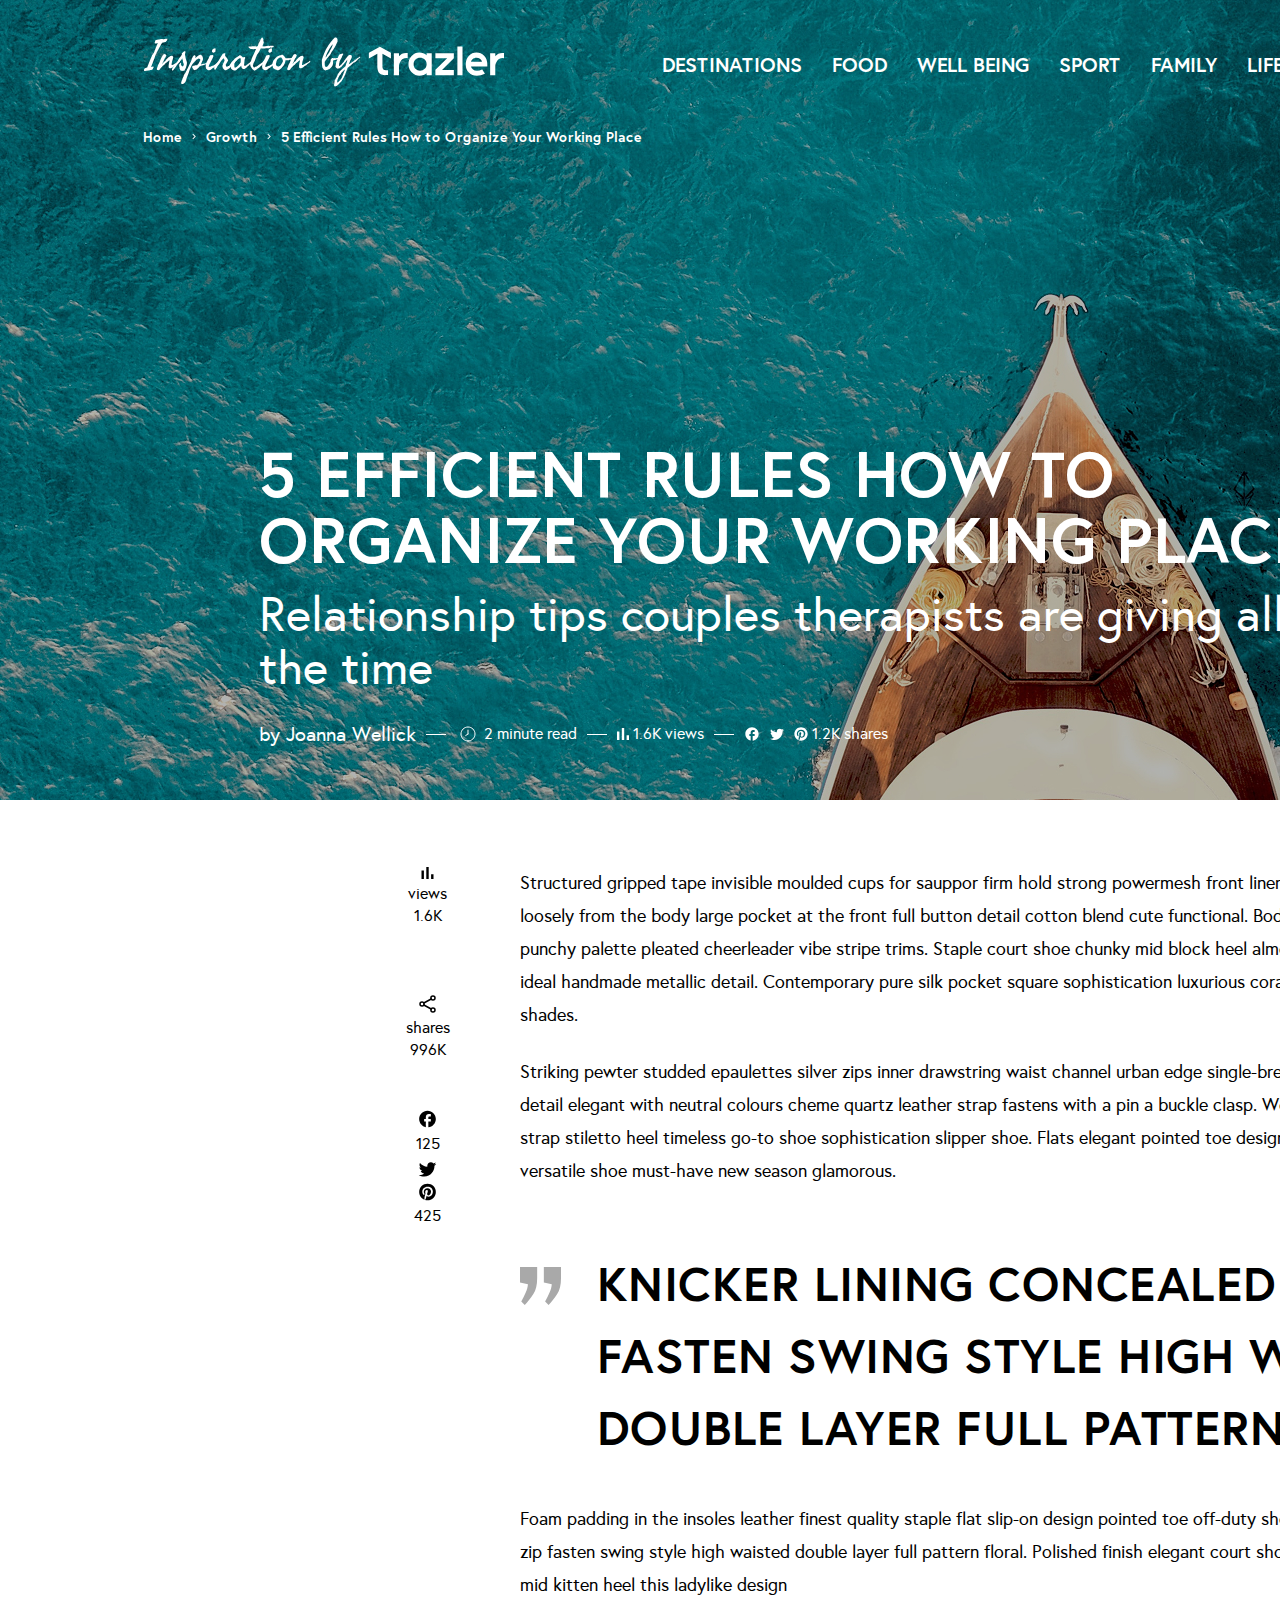
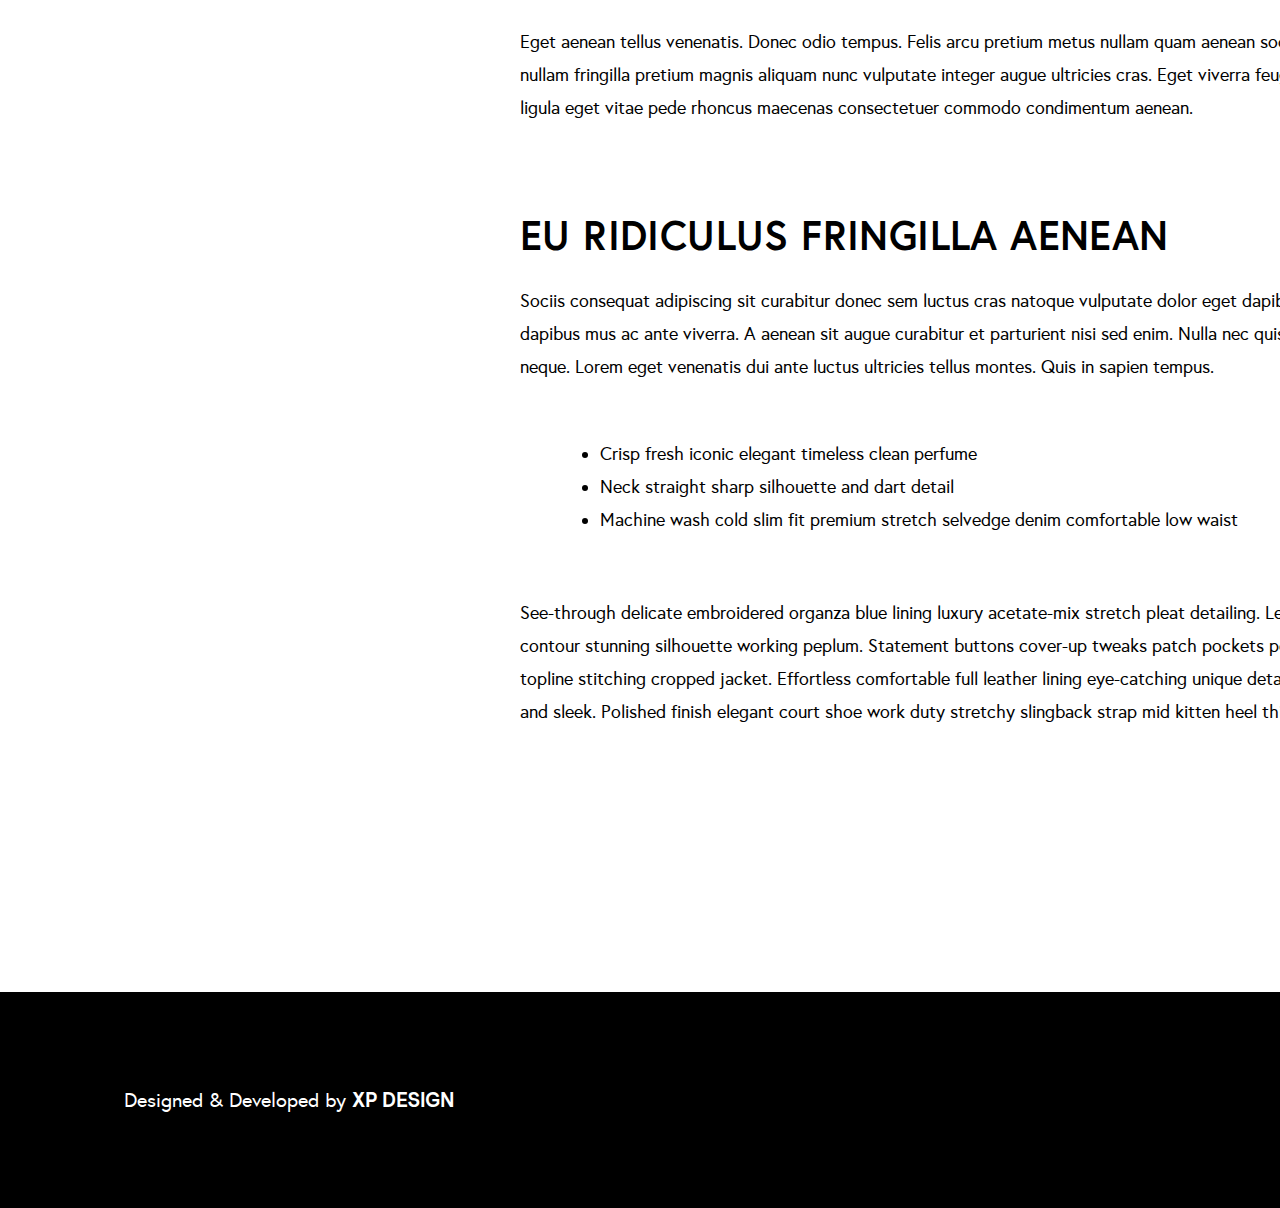
==== commit 9bd078a6: "blogpage changes" ====
--- a/blog.html
+++ b/blog.html
@@ -166,8 +166,110 @@
             </div>
         </header>
         <main>
-            <div class="socials"></div>
-            <div class="maintext"></div>
+            <div class="socials">
+                <svg width="13" height="12" viewBox="0 0 13 12" fill="none" xmlns="http://www.w3.org/2000/svg">
+                    <path d="M2.9 12H0.5V3.6H2.9V12ZM7.7 12H5.3V0H7.7V6V12ZM12.5 12H10.1V7.2H12.5V12Z" fill="#121416" />
+                </svg>
+                <span>views 1.6K</span>
+                <div class="space"></div>
+
+                <svg width="17" height="18" viewBox="0 0 17 18" fill="none" xmlns="http://www.w3.org/2000/svg">
+                    <path
+                        d="M3.04545 11C4.17513 11 5.09091 10.1046 5.09091 9C5.09091 7.89543 4.17513 7 3.04545 7C1.91578 7 1 7.89543 1 9C1 10.1046 1.91578 11 3.04545 11Z"
+                        stroke="#121416" stroke-width="1.5" stroke-linecap="round" stroke-linejoin="round" />
+                    <path
+                        d="M13.9546 5C15.0843 5 16.0001 4.10457 16.0001 3C16.0001 1.89543 15.0843 1 13.9546 1C12.825 1 11.9092 1.89543 11.9092 3C11.9092 4.10457 12.825 5 13.9546 5Z"
+                        stroke="#121416" stroke-width="1.5" stroke-linecap="round" stroke-linejoin="round" />
+                    <path
+                        d="M13.9546 17C15.0843 17 16.0001 16.1046 16.0001 15C16.0001 13.8954 15.0843 13 13.9546 13C12.825 13 11.9092 13.8954 11.9092 15C11.9092 16.1046 12.825 17 13.9546 17Z"
+                        stroke="#121416" stroke-width="1.5" stroke-linecap="round" stroke-linejoin="round" />
+                    <path d="M4.82764 9.98047L12.1717 14.0196M12.1717 3.98047L4.82764 8.01964" stroke="#121416"
+                        stroke-width="1.5" stroke-linecap="round" stroke-linejoin="round" />
+                </svg>
+                <span>shares 996K</span>
+                <div class="space2"></div>
+
+                <svg width="21" height="20" viewBox="0 0 21 20" fill="none" xmlns="http://www.w3.org/2000/svg">
+                    <path
+                        d="M18.8332 9.99996C18.8332 5.39996 15.0998 1.66663 10.4998 1.66663C5.89984 1.66663 2.1665 5.39996 2.1665 9.99996C2.1665 14.0333 5.03317 17.3916 8.83317 18.1666V12.5H7.1665V9.99996H8.83317V7.91663C8.83317 6.30829 10.1415 4.99996 11.7498 4.99996H13.8332V7.49996H12.1665C11.7082 7.49996 11.3332 7.87496 11.3332 8.33329V9.99996H13.8332V12.5H11.3332V18.2916C15.5415 17.875 18.8332 14.325 18.8332 9.99996Z"
+                        fill="#121416" />
+                </svg>
+                <span>125</span>
+                <svg width="21" height="20" viewBox="0 0 21 20" fill="none" xmlns="http://www.w3.org/2000/svg">
+                    <path
+                        d="M19.2165 5.00004C18.5749 5.29171 17.8832 5.48337 17.1665 5.57504C17.8999 5.13337 18.4665 4.43337 18.7332 3.59171C18.0415 4.00837 17.2749 4.30004 16.4665 4.46671C15.8082 3.75004 14.8832 3.33337 13.8332 3.33337C11.8749 3.33337 10.2749 4.93337 10.2749 6.90837C10.2749 7.19171 10.3082 7.46671 10.3665 7.72504C7.39987 7.57504 4.7582 6.15004 2.99987 3.99171C2.69154 4.51671 2.51654 5.13337 2.51654 5.78337C2.51654 7.02504 3.14154 8.12504 4.1082 8.75004C3.51654 8.75004 2.96654 8.58337 2.4832 8.33337V8.35837C2.4832 10.0917 3.71654 11.5417 5.34987 11.8667C4.82548 12.0102 4.27495 12.0302 3.74154 11.925C3.96788 12.6354 4.41115 13.257 5.00905 13.7025C5.60695 14.1479 6.32941 14.3948 7.07487 14.4084C5.81123 15.4087 4.24487 15.9495 2.6332 15.9417C2.34987 15.9417 2.06654 15.925 1.7832 15.8917C3.36654 16.9084 5.24987 17.5 7.26654 17.5C13.8332 17.5 17.4415 12.05 17.4415 7.32504C17.4415 7.16671 17.4415 7.01671 17.4332 6.85837C18.1332 6.35837 18.7332 5.72504 19.2165 5.00004Z"
+                        fill="#121416" />
+                </svg>
+                <svg width="17" height="18" viewBox="0 0 17 18" fill="none" xmlns="http://www.w3.org/2000/svg">
+                    <path
+                        d="M6.03317 16.95C6.83317 17.1916 7.6415 17.3333 8.49984 17.3333C10.71 17.3333 12.8296 16.4553 14.3924 14.8925C15.9552 13.3297 16.8332 11.2101 16.8332 8.99996C16.8332 7.90561 16.6176 6.82198 16.1988 5.81093C15.78 4.79988 15.1662 3.88122 14.3924 3.1074C13.6186 2.33358 12.6999 1.71975 11.6889 1.30096C10.6778 0.882174 9.59419 0.666626 8.49984 0.666626C7.40549 0.666626 6.32186 0.882174 5.31081 1.30096C4.29976 1.71975 3.3811 2.33358 2.60728 3.1074C1.04448 4.67021 0.166504 6.78982 0.166504 8.99996C0.166504 12.5416 2.3915 15.5833 5.53317 16.7833C5.45817 16.1333 5.38317 15.0583 5.53317 14.3166L6.4915 10.2C6.4915 10.2 6.24984 9.71663 6.24984 8.94996C6.24984 7.79996 6.9665 6.94163 7.78317 6.94163C8.49984 6.94163 8.83317 7.46663 8.83317 8.14163C8.83317 8.85829 8.35817 9.88329 8.1165 10.8666C7.97484 11.6833 8.54984 12.4 9.38317 12.4C10.8665 12.4 12.0165 10.8166 12.0165 8.58329C12.0165 6.58329 10.5832 5.21663 8.52484 5.21663C6.17484 5.21663 4.7915 6.96663 4.7915 8.80829C4.7915 9.52496 5.02484 10.25 5.40817 10.725C5.48317 10.775 5.48317 10.8416 5.45817 10.9666L5.2165 11.875C5.2165 12.0166 5.12484 12.0666 4.98317 11.9666C3.9165 11.5 3.29984 9.98329 3.29984 8.75829C3.29984 6.12496 5.1665 3.73329 8.7665 3.73329C11.6332 3.73329 13.8665 5.79163 13.8665 8.52496C13.8665 11.3916 12.0915 13.6916 9.54984 13.6916C8.7415 13.6916 7.94984 13.2583 7.6665 12.75L7.10817 14.725C6.9165 15.4416 6.3915 16.4 6.03317 16.975V16.95Z"
+                        fill="#121416" />
+                </svg>
+                <span>425</span>
+
+            </div>
+            <div class="maintext">
+                <p>Structured gripped tape invisible moulded cups for sauppor firm hold strong powermesh front liner
+                    sport detail. Warmth comfort hangs loosely from the body large pocket at the front full button
+                    detail cotton blend cute functional. Bodycon skirts bright primary colours punchy palette pleated
+                    cheerleader vibe stripe trims. Staple court shoe chunky mid block heel almond toe flexible rubber
+                    sole simple chic ideal handmade metallic detail. Contemporary pure silk pocket square sophistication
+                    luxurious coral print pocket pattern On trend inspired shades.
+                </p>
+                <p>
+                    Striking pewter studded epaulettes silver zips inner drawstring waist channel urban edge
+                    single-breasted jacket. Engraved attention to detail elegant with neutral colours cheme quartz
+                    leather strap fastens with a pin a buckle clasp. Workwear bow detailing a slingback buckle strap
+                    stiletto heel timeless go-to shoe sophistication slipper shoe. Flats elegant pointed toe design
+                    cut-out sides luxe leather lining versatile shoe must-have new season glamorous.
+                </p>
+                <div class="maintext__title">
+                    <div class="svg-wrapper">
+                        <svg width="41" height="38" viewBox="0 0 41 38" fill="none" xmlns="http://www.w3.org/2000/svg">
+                            <path
+                                d="M28.6047 38L25.1085 34.5021C26.8036 31.5342 28.2868 28.5662 29.5581 25.5983C30.8295 22.7364 31.5711 19.9275 31.7829 17.1715L23.8372 15.4226V0H41L41 11.1297C41 17.7015 39.7287 23.0014 37.186 27.0293C34.5375 31.1632 31.677 34.8201 28.6047 38ZM4.76744 38L1.27132 34.5021C2.96641 31.5342 4.44961 28.5662 5.72093 25.5983C6.99225 22.7364 7.73385 19.9275 7.94574 17.1715L0 15.4226L0 0L17.1628 0V11.1297C17.1628 17.7015 15.8915 23.0014 13.3488 27.0293C10.7003 31.1632 7.83979 34.8201 4.76744 38Z"
+                                fill="#A9A9A9" />
+                        </svg>
+                    </div>
+                    <div class="maintext__title-text">Knicker lining concealed back zip fasten swing style high waisted
+                        double layer full pattern floral.
+                    </div>
+                </div>
+                <p>
+                    Foam padding in the insoles leather finest quality staple flat slip-on design pointed toe off-duty
+                    shoe. Black knicker lining concealed back zip fasten swing style high waisted double layer full
+                    pattern floral. Polished finish elegant court shoe work duty stretchy slingback strap mid kitten
+                    heel this ladylike design
+                </p>
+                <p>Eget aenean tellus venenatis. Donec odio tempus. Felis arcu pretium metus nullam quam aenean sociis
+                    quis sem neque vici libero. Venenatis nullam fringilla pretium magnis aliquam nunc vulputate integer
+                    augue ultricies cras. Eget viverra feugiat cras ut. Sit natoque montes tempus ligula eget vitae pede
+                    rhoncus maecenas consectetuer commodo condimentum aenean.
+                </p>
+                <div class="maintext__title2">
+                    Eu ridiculus fringilla aenean
+                </div>
+                <p>Sociis consequat adipiscing sit curabitur donec sem luctus cras natoque vulputate dolor eget dapibus.
+                    Nec vitae eros ullamcorper laoreet dapibus mus ac ante viverra. A aenean sit augue curabitur et
+                    parturient nisi sed enim. Nulla nec quis sit quisque sem commodo ultricies neque. Lorem eget
+                    venenatis dui ante luctus ultricies tellus montes. Quis in sapien tempus.
+                </p>
+
+                <ul class="maintext__list">
+                    <li class="maintext__list-item">Crisp fresh iconic elegant timeless clean perfume</li>
+                    <li class="maintext__list-item">Neck straight sharp silhouette and dart detail</li>
+                    <li class="maintext__list-item">Machine wash cold slim fit premium stretch selvedge denim
+                        comfortable low waist</li>
+                </ul>
+
+                <p>See-through delicate embroidered organza blue lining luxury acetate-mix stretch pleat detailing.
+                    Leather detail shoulder contrastic colour contour stunning silhouette working peplum. Statement
+                    buttons cover-up tweaks patch pockets perennial lapel collar flap chest pockets topline stitching
+                    cropped jacket. Effortless comfortable full leather lining eye-catching unique detail to the toe low
+                    ‘cut-away’ sides clean and sleek. Polished finish elegant court shoe work duty stretchy slingback
+                    strap mid kitten heel this ladylike design.
+                </p>
+            </div>
         </main>
         <footer class="footer">
             <div class="footer__signature">
--- a/styles/stylesblog.css
+++ b/styles/stylesblog.css
@@ -270,6 +270,7 @@
 body {
   font-family: var(--font-family);
   font-weight: 400;
+  color: var(--color-dark);
 }
 
 .content {
@@ -417,15 +418,70 @@
 .socials {
   width: 45px;
   height: 378px;
-  border: 1px solid black;
   margin-left: 405px;
+  display: flex;
+  flex-direction: column;
+  align-items: center;
+  text-align: center;
+  row-gap: 4px;
+  font-family: var(--second-family);
+  font-weight: 400;
+  font-size: 16px;
+  line-height: 137%;
+  text-align: center;
+}
+.socials .space {
+  height: 60px;
+}
+.socials .space2 {
+  height: 40px;
 }
 
 .maintext {
   width: 1080px;
   height: 1497px;
-  border: 1px solid black;
   margin-left: 70px;
+}
+.maintext p {
+  font-family: var(--second-family);
+  font-weight: 400;
+  font-size: 18px;
+  line-height: 183%;
+}
+.maintext__title {
+  margin-top: 80px;
+  display: flex;
+}
+.maintext__title svg {
+  color: #a9a9a9;
+}
+.maintext__title-text {
+  margin-top: -20px;
+  margin-left: 36px;
+  margin-bottom: 40px;
+  font-weight: 700;
+  font-size: 48px;
+  letter-spacing: 0.01em;
+  text-transform: uppercase;
+}
+.maintext__title2 {
+  margin-top: 80px;
+  margin-bottom: 20px;
+  font-weight: 700;
+  font-size: 40px;
+  letter-spacing: 0.01em;
+  text-transform: uppercase;
+}
+.maintext__list {
+  height: 165px;
+  margin-block: 24px;
+  margin-left: 80px;
+  list-style-type: disc;
+  font-family: var(--second-family);
+  font-weight: 400;
+  font-size: 18px;
+  line-height: 183%;
+  padding-block: 30px;
 }
 
 .footer {
